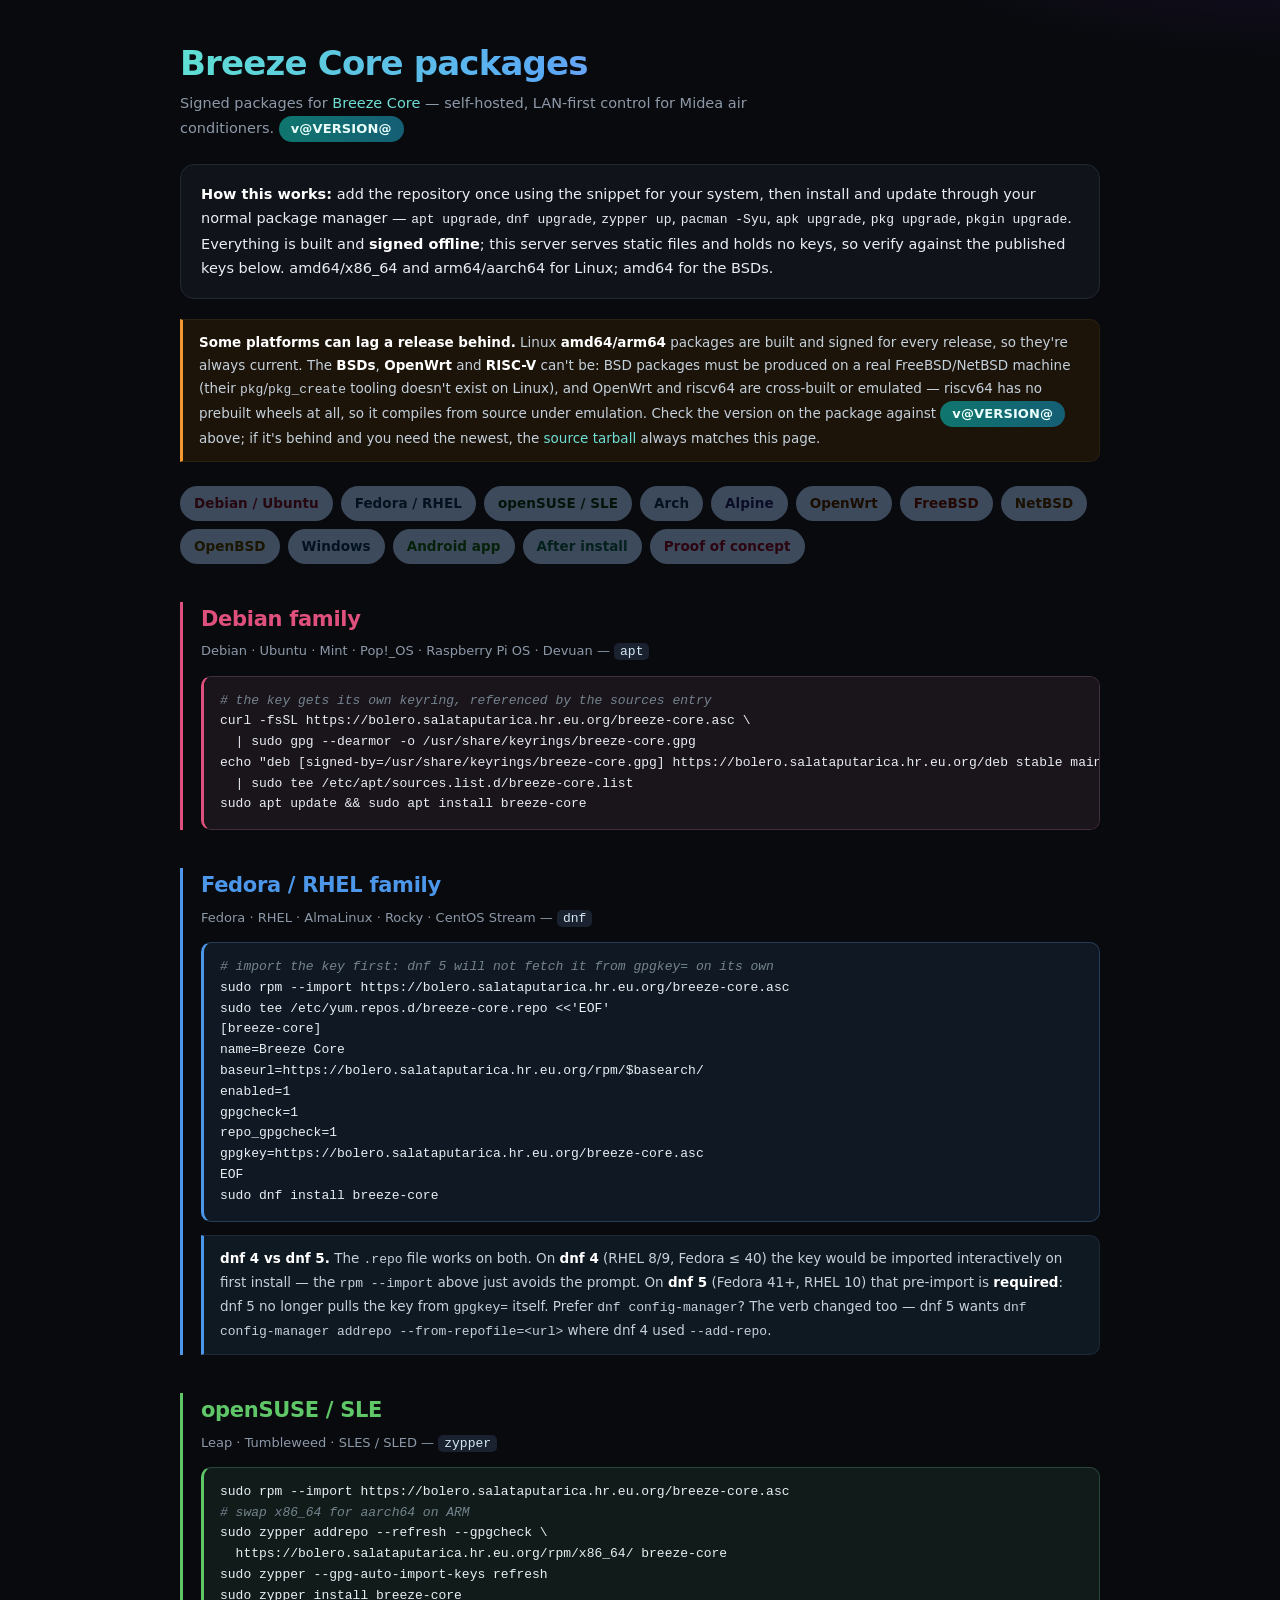
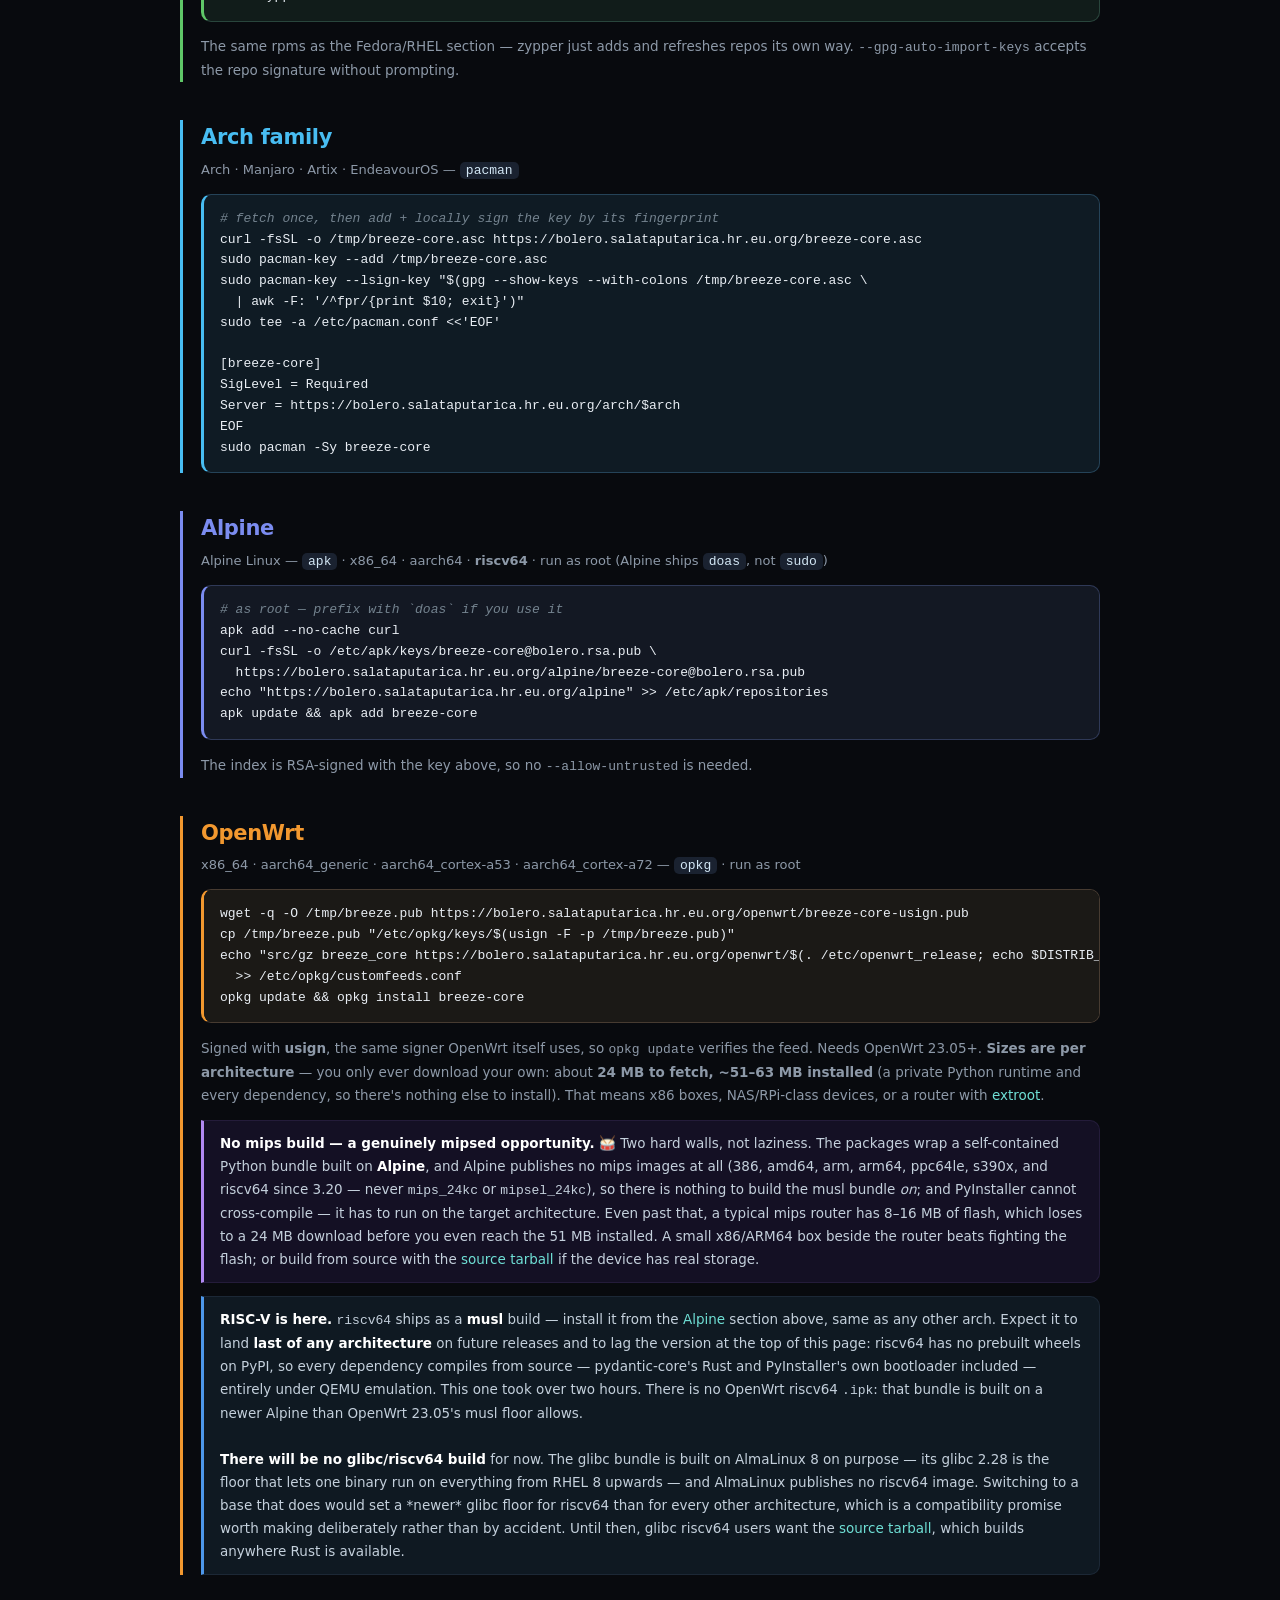
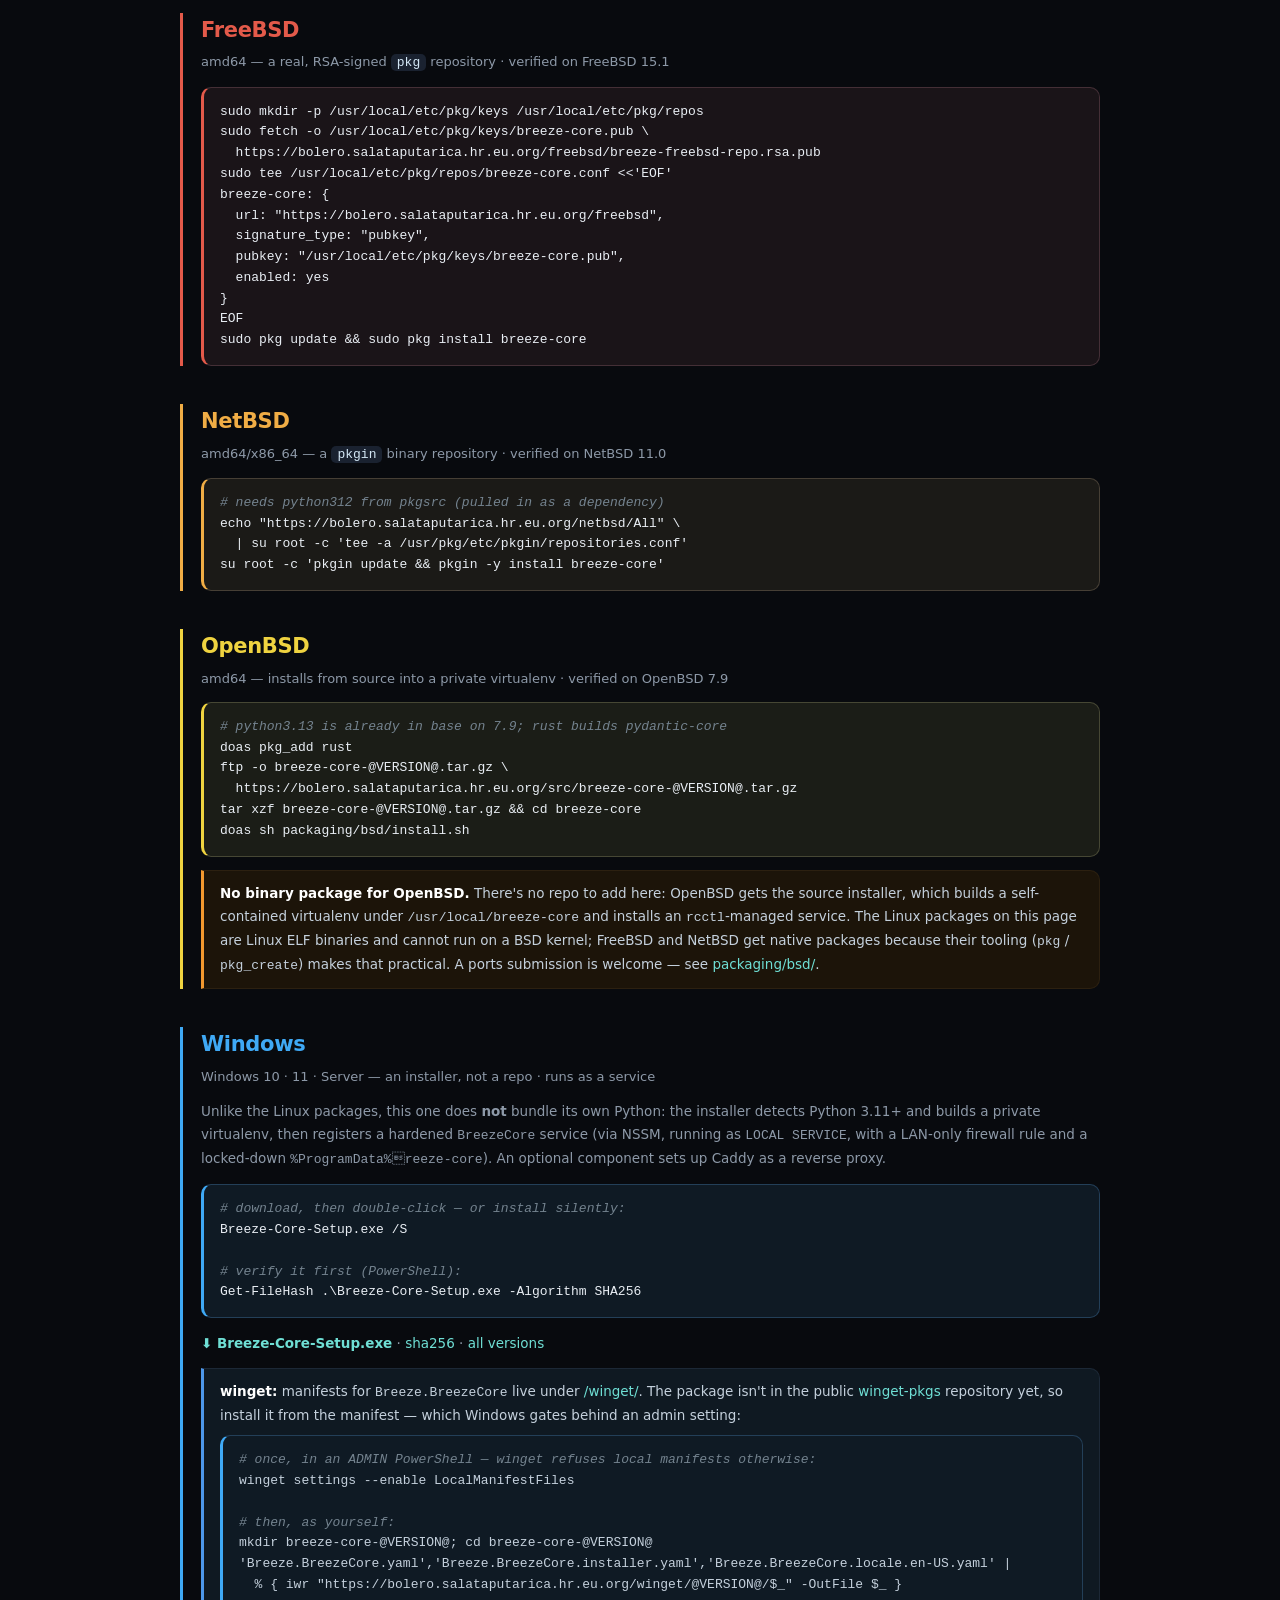
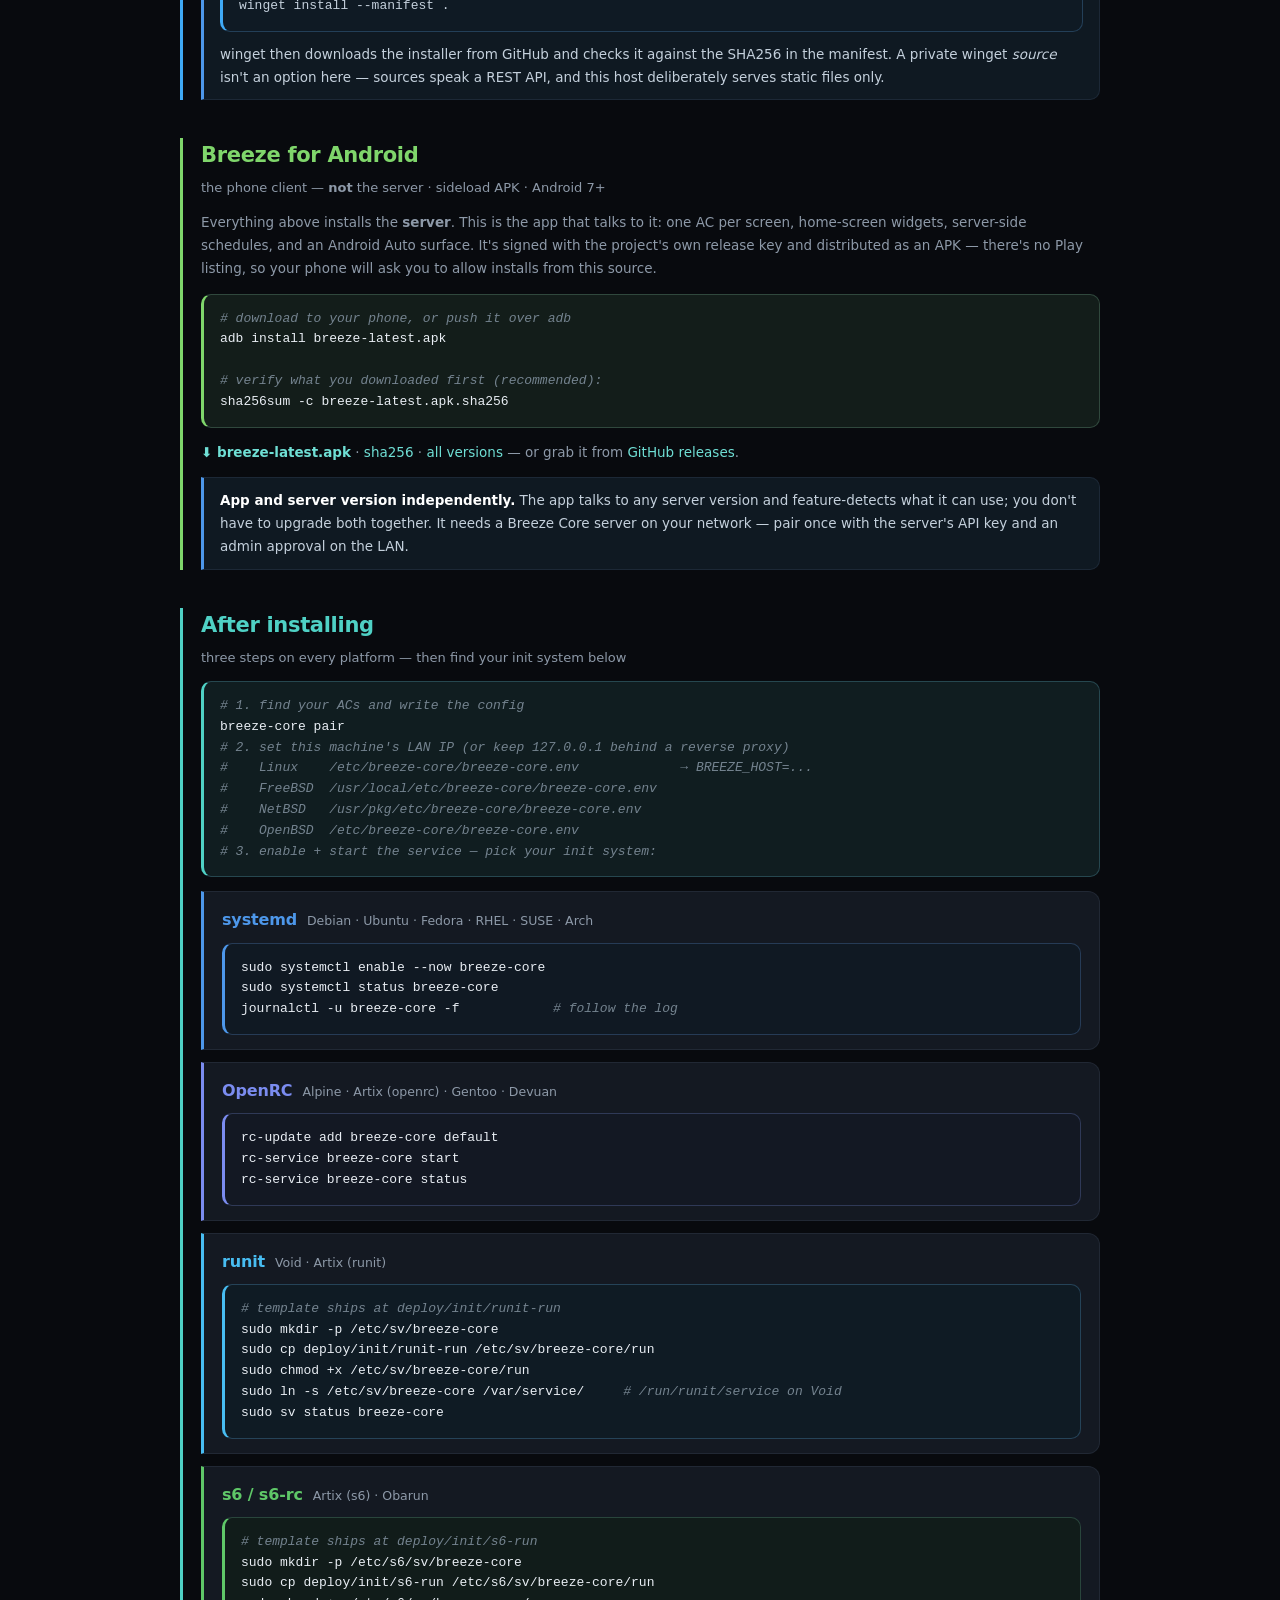
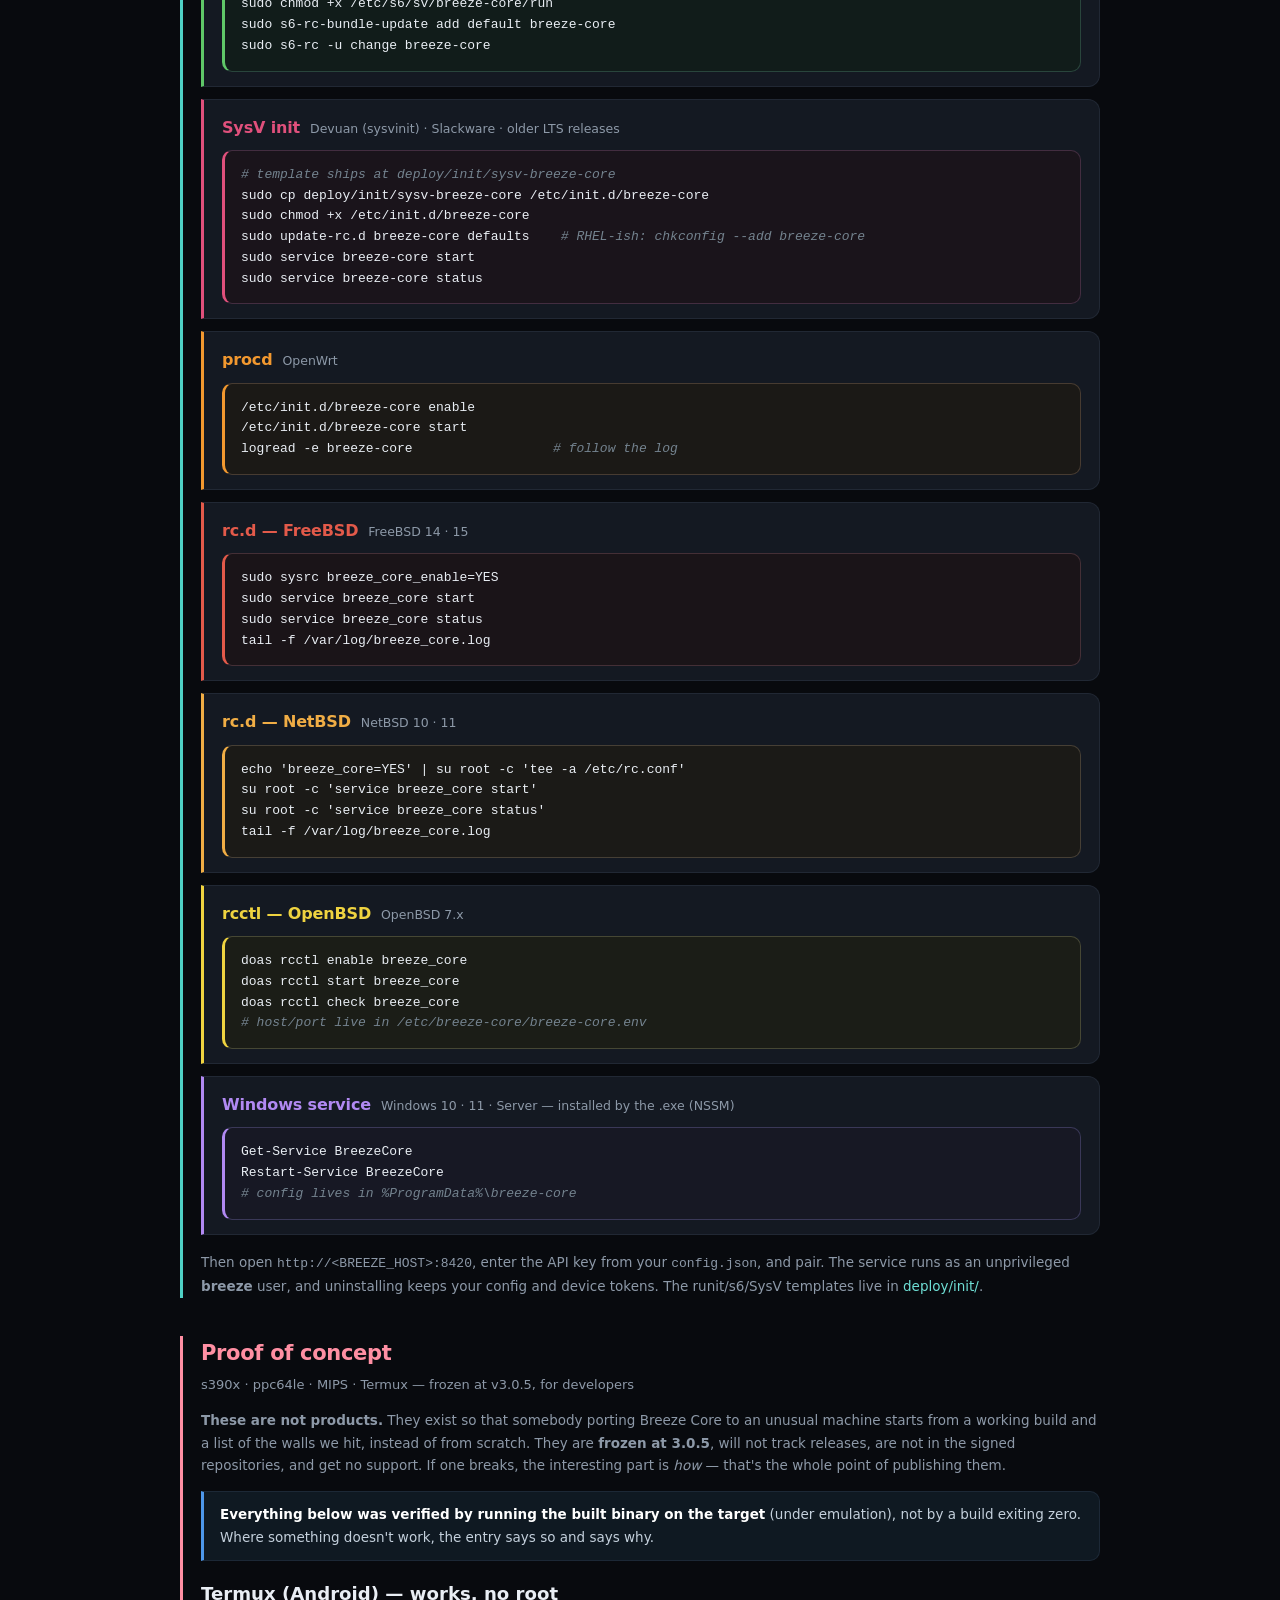
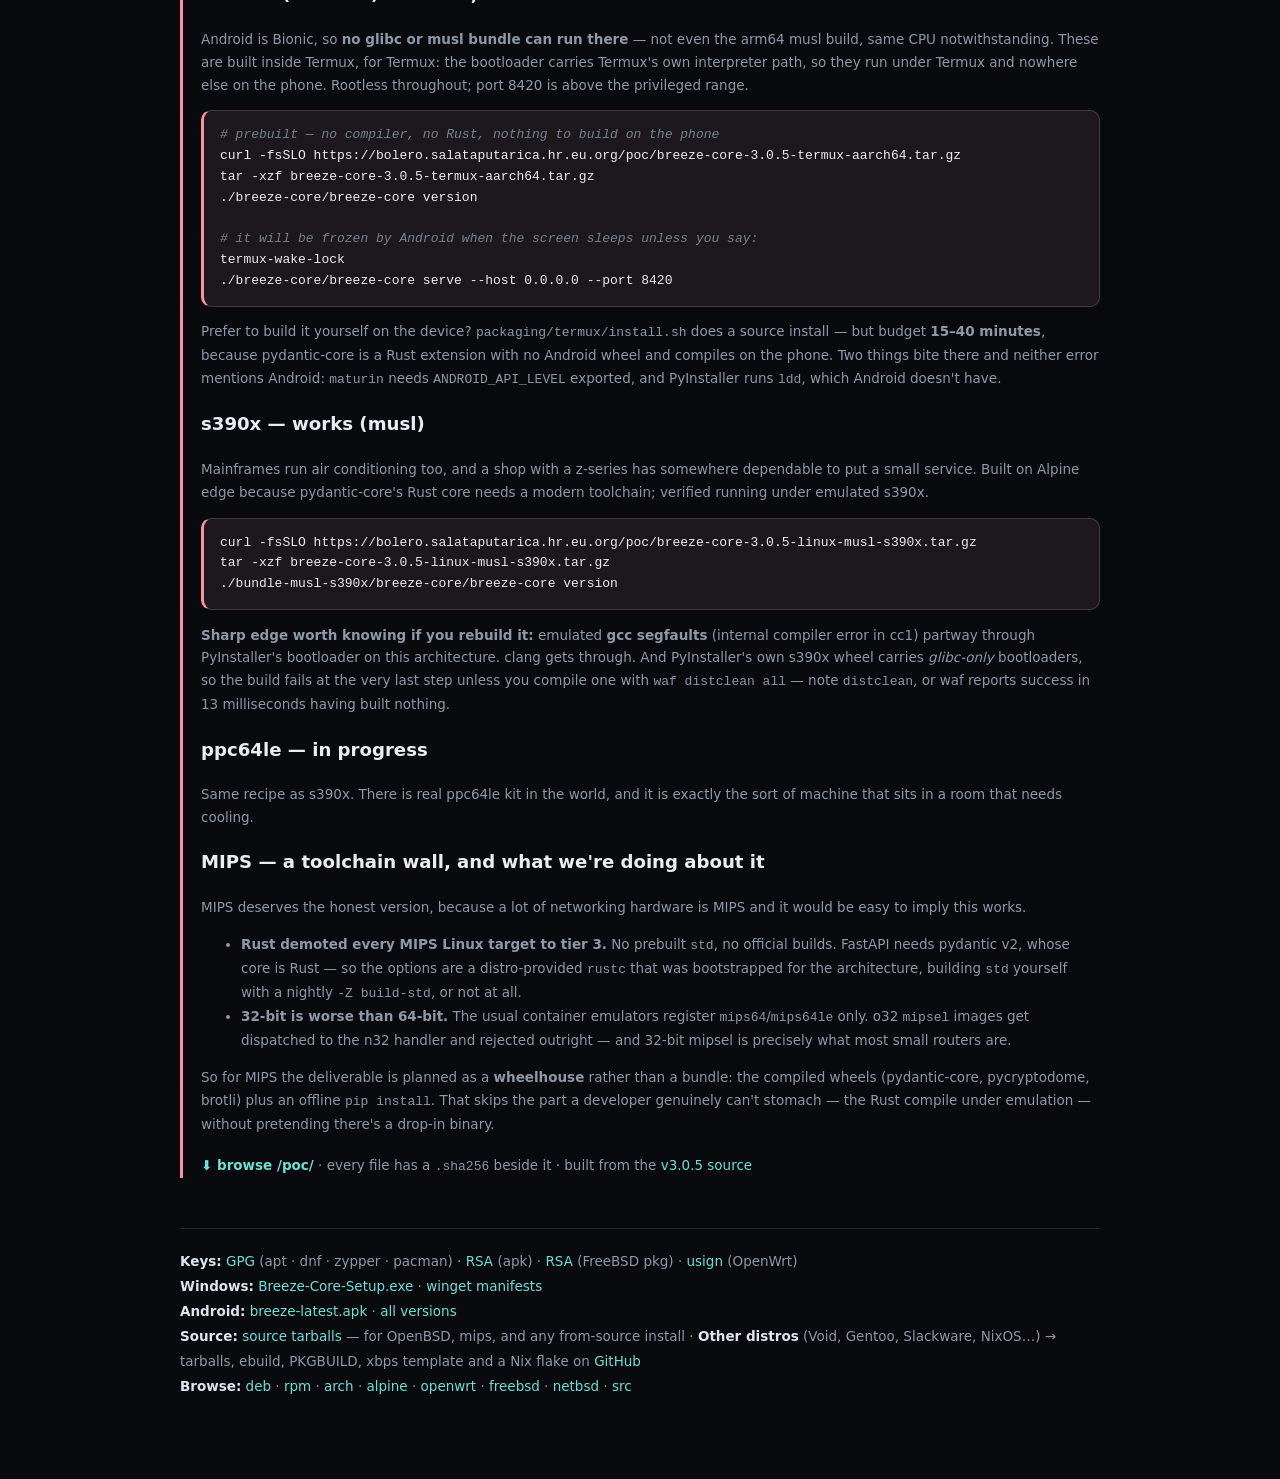
==== packaging/repo/index.html @ 5e2575a8 "bolero: proof of concept goes last, after the install guidance It was sitting between the Android ap" ====
<!doctype html>
<html lang="en">
<head>
<meta charset="utf-8">
<meta name="viewport" content="width=device-width, initial-scale=1">
<title>Breeze Core package repository</title>
<style>
  :root{
    /* Typography: a considered system stack — no webfont, so nothing to fetch
       and nothing to leak, but it lands on Segoe UI Variable / SF / Inter where
       those exist rather than falling back to plain Arial. */
    --sans:ui-sans-serif,system-ui,-apple-system,"Segoe UI Variable Text","Segoe UI",
           Inter,Roboto,"Helvetica Neue",Arial,sans-serif;
    --display:ui-sans-serif,system-ui,-apple-system,"Segoe UI Variable Display","Segoe UI",
              Inter,Roboto,sans-serif;
    --mono:ui-monospace,"Cascadia Mono","JetBrains Mono","SF Mono",SFMono-Regular,
           Menlo,Consolas,"Liberation Mono",monospace;

    --bg:#080a0e; --panel:#10141a; --panel2:#141922; --line:#212834;
    --fg:#e9eef4; --dim:#8d99a8; --codebg:#0b0f14;

    /* one colour per package family — drives its rule, heading, code tint */
    --deb:#e0507c; --rpm:#4d97ea; --suse:#5fc768; --arch:#48bdf2;
    --alpine:#7b8cf0; --owrt:#f2982f; --fbsd:#e35a4a; --nbsd:#f0ad45;
    --obsd:#efd340; --after:#4fd1c5; --src:#b189f2; --droid:#7fd66b; --win:#3fa9f5; --poc:#ff8fa3;
  }
  *{box-sizing:border-box}
  html{-webkit-text-size-adjust:100%}
  body{margin:0;background:
        radial-gradient(1200px 520px at 10% -10%, #14313d 0%, transparent 62%),
        radial-gradient(950px 430px at 102% -2%, #291640 0%, transparent 58%),
        var(--bg);
      color:var(--fg);font-family:var(--sans);font-size:15.5px;line-height:1.7;
      font-feature-settings:"kern" 1,"liga" 1;-webkit-font-smoothing:antialiased;
      padding:44px 20px 80px}
  main{max-width:920px;margin:0 auto}

  h1{font-family:var(--display);font-size:34px;line-height:1.15;font-weight:700;
     letter-spacing:-.024em;margin:0 0 8px;
     background:linear-gradient(94deg,#5fe0d3,#5aa9f5 40%,#c78bf2 74%,#f2ad4a);
     -webkit-background-clip:text;background-clip:text;color:transparent}
  .sub{color:var(--dim);font-size:14.5px;margin:0 0 22px;max-width:64ch}
  .ver{display:inline-block;background:linear-gradient(94deg,#0f766e,#155e75);
       color:#eafffb;border-radius:999px;padding:2px 12px;font-weight:650;
       font-size:13px;letter-spacing:.01em;font-variant-numeric:tabular-nums}

  .intro{background:var(--panel);border:1px solid var(--line);border-radius:14px;
         padding:17px 20px;margin:20px 0;font-size:14.5px;max-width:none}
  .intro b{color:#fff;font-weight:650}

  .toc{display:flex;flex-wrap:wrap;gap:8px;margin:24px 0 4px}
  .toc a{padding:6px 14px;border-radius:999px;font-size:13.5px;font-weight:650;
         letter-spacing:.005em;text-decoration:none;background:#3d4a5c;color:#eaf2fa}
  .toc a:hover{filter:brightness(1.15)}
  .t-deb{background:var(--deb);color:#26060f!important}.t-rpm{background:var(--rpm);color:#04121f!important}
  .t-suse{background:var(--suse);color:#04140a!important}.t-arch{background:var(--arch);color:#04121f!important}
  .t-alpine{background:var(--alpine);color:#0a0c26!important}.t-owrt{background:var(--owrt);color:#1a0d00!important}
  .t-fbsd{background:var(--fbsd);color:#230703!important}.t-nbsd{background:var(--nbsd);color:#1a1000!important}
  .t-obsd{background:var(--obsd);color:#1a1600!important}.t-after{background:var(--after);color:#04201d!important}
  .t-droid{background:var(--droid);color:#06210a!important}
  .t-win{background:var(--win);color:#03121f!important}
  .t-poc{background:var(--poc);color:#2b0410!important}

  section{margin-top:38px;border-left:3px solid var(--c,#3d4a5c);padding-left:18px}
  section>h2{font-family:var(--display);font-size:21px;font-weight:650;
             letter-spacing:-.015em;margin:0 0 2px;color:var(--c,#fff)}
  .who{display:block;font-size:13px;font-weight:400;color:var(--dim);margin:3px 0 12px}
  .who code{color:#d3e7f5;background:#1a2230;padding:1px 6px;border-radius:5px}

  code,pre{font-family:var(--mono);font-size:13px;font-variant-ligatures:none}
  /* Code blocks pick up the section's colour as a faint wash — enough to tie
     them to their platform, light enough to keep contrast high. */
  pre{background:var(--codebg);
      background:color-mix(in srgb, var(--c,#3d4a5c) 7%, var(--codebg));
      border:1px solid #1c2431;
      border-color:color-mix(in srgb, var(--c,#3d4a5c) 20%, #1c2431);
      border-left:3px solid var(--c,#3d4a5c);
      border-radius:10px;padding:14px 16px;overflow-x:auto;margin:11px 0;
      line-height:1.6;tab-size:2}
  pre .c{color:#74838f;font-style:italic}
  a{color:#6fdfd5;text-decoration:none}a:hover{text-decoration:underline}
  .dim{color:var(--dim);font-size:13.5px}

  .note{background:#0f1922;border:1px solid #1c2836;border-left:3px solid var(--rpm);
        border-radius:0 10px 10px 0;padding:11px 16px;margin:13px 0;
        font-size:13.5px;color:#c4d0dc}
  .note b{color:#fff;font-weight:650}
  .warn{background:#1c1409;border-color:#2c2010;border-left-color:var(--owrt)}
  .joke{background:#141024;border-color:#241c3a;border-left-color:var(--src)}

  /* Init systems: one per row, full width — a grid of tiny cells made these
     unreadable. */
  .inits{margin-top:14px}
  .init{background:var(--panel2);border:1px solid var(--line);
        border-left:3px solid var(--c,#3d4a5c);border-radius:0 12px 12px 0;
        padding:14px 18px;margin-bottom:12px}
  .init-h{display:flex;flex-wrap:wrap;align-items:baseline;gap:10px;margin-bottom:9px}
  .init-h h3{font-family:var(--display);margin:0;font-size:16px;font-weight:650;
             letter-spacing:-.01em;color:var(--c,#fff)}
  .init-h .os{font-size:12.5px;color:var(--dim)}
  .init pre{margin:0}

  footer{margin-top:50px;padding-top:20px;border-top:1px solid var(--line);
         color:var(--dim);font-size:13.5px;line-height:1.85}
  footer b{color:#dde5ee;font-weight:650}
</style>
</head>
<body>
<main>
  <h1>Breeze Core packages</h1>
  <p class="sub">Signed packages for <a href="https://github.com/monikapurpl3/breeze-core">Breeze Core</a>
     — self-hosted, LAN-first control for Midea air conditioners. <span class="ver">v@VERSION@</span></p>

  <div class="intro">
    <b>How this works:</b> add the repository once using the snippet for your system, then install
    and update through your normal package manager — <code>apt upgrade</code>, <code>dnf upgrade</code>,
    <code>zypper up</code>, <code>pacman -Syu</code>, <code>apk upgrade</code>, <code>pkg upgrade</code>,
    <code>pkgin upgrade</code>.<br>
    Everything is built and <b>signed offline</b>; this server serves static files and holds no keys, so
    verify against the published keys below. amd64/x86_64 and arm64/aarch64 for Linux; amd64 for the BSDs.
  </div>

  <div class="note warn"><b>Some platforms can lag a release behind.</b> Linux <b>amd64/arm64</b> packages
    are built and signed for every release, so they're always current. The <b>BSDs</b>, <b>OpenWrt</b> and
    <b>RISC-V</b> can't be: BSD packages must be produced on a real FreeBSD/NetBSD machine (their
    <code>pkg</code>/<code>pkg_create</code> tooling doesn't exist on Linux), and OpenWrt and riscv64 are
    cross-built or emulated — riscv64 has no prebuilt wheels at all, so it compiles from source under
    emulation. Check the version on the package against <span class="ver">v@VERSION@</span> above; if it's
    behind and you need the newest, the <a href="/src/">source tarball</a> always matches this page.</div>

  <nav class="toc">
    <a class="t-deb" href="#debian">Debian / Ubuntu</a>
    <a class="t-rpm" href="#rhel">Fedora / RHEL</a>
    <a class="t-suse" href="#suse">openSUSE / SLE</a>
    <a class="t-arch" href="#arch">Arch</a>
    <a class="t-alpine" href="#alpine">Alpine</a>
    <a class="t-owrt" href="#openwrt">OpenWrt</a>
    <a class="t-fbsd" href="#freebsd">FreeBSD</a>
    <a class="t-nbsd" href="#netbsd">NetBSD</a>
    <a class="t-obsd" href="#openbsd">OpenBSD</a>
    <a class="t-win" href="#windows">Windows</a>
    <a class="t-droid" href="#android">Android app</a>
    <a class="t-after" href="#after">After install</a>
    <a class="t-poc" href="#poc">Proof of concept</a>
  </nav>

  <section id="debian" style="--c:var(--deb)">
    <h2>Debian family</h2>
    <span class="who">Debian · Ubuntu · Mint · Pop!_OS · Raspberry Pi OS · Devuan — <code>apt</code></span>
<pre><span class="c"># the key gets its own keyring, referenced by the sources entry</span>
curl -fsSL https://bolero.salataputarica.hr.eu.org/breeze-core.asc \
  | sudo gpg --dearmor -o /usr/share/keyrings/breeze-core.gpg
echo "deb [signed-by=/usr/share/keyrings/breeze-core.gpg] https://bolero.salataputarica.hr.eu.org/deb stable main" \
  | sudo tee /etc/apt/sources.list.d/breeze-core.list
sudo apt update &amp;&amp; sudo apt install breeze-core</pre>
  </section>

  <section id="rhel" style="--c:var(--rpm)">
    <h2>Fedora / RHEL family</h2>
    <span class="who">Fedora · RHEL · AlmaLinux · Rocky · CentOS Stream — <code>dnf</code></span>
<pre><span class="c"># import the key first: dnf 5 will not fetch it from gpgkey= on its own</span>
sudo rpm --import https://bolero.salataputarica.hr.eu.org/breeze-core.asc
sudo tee /etc/yum.repos.d/breeze-core.repo &lt;&lt;'EOF'
[breeze-core]
name=Breeze Core
baseurl=https://bolero.salataputarica.hr.eu.org/rpm/$basearch/
enabled=1
gpgcheck=1
repo_gpgcheck=1
gpgkey=https://bolero.salataputarica.hr.eu.org/breeze-core.asc
EOF
sudo dnf install breeze-core</pre>
    <div class="note"><b>dnf 4 vs dnf 5.</b> The <code>.repo</code> file works on both.
      On <b>dnf 4</b> (RHEL 8/9, Fedora ≤ 40) the key would be imported interactively on first install —
      the <code>rpm --import</code> above just avoids the prompt. On <b>dnf 5</b> (Fedora 41+, RHEL 10) that
      pre-import is <b>required</b>: dnf 5 no longer pulls the key from <code>gpgkey=</code> itself.
      Prefer <code>dnf config-manager</code>? The verb changed too — dnf 5 wants
      <code>dnf config-manager addrepo --from-repofile=&lt;url&gt;</code> where dnf 4 used <code>--add-repo</code>.</div>
  </section>

  <section id="suse" style="--c:var(--suse)">
    <h2>openSUSE / SLE</h2>
    <span class="who">Leap · Tumbleweed · SLES / SLED — <code>zypper</code></span>
<pre>sudo rpm --import https://bolero.salataputarica.hr.eu.org/breeze-core.asc
<span class="c"># swap x86_64 for aarch64 on ARM</span>
sudo zypper addrepo --refresh --gpgcheck \
  https://bolero.salataputarica.hr.eu.org/rpm/x86_64/ breeze-core
sudo zypper --gpg-auto-import-keys refresh
sudo zypper install breeze-core</pre>
    <p class="dim">The same rpms as the Fedora/RHEL section — zypper just adds and refreshes repos its own way.
       <code>--gpg-auto-import-keys</code> accepts the repo signature without prompting.</p>
  </section>

  <section id="arch" style="--c:var(--arch)">
    <h2>Arch family</h2>
    <span class="who">Arch · Manjaro · Artix · EndeavourOS — <code>pacman</code></span>
<pre><span class="c"># fetch once, then add + locally sign the key by its fingerprint</span>
curl -fsSL -o /tmp/breeze-core.asc https://bolero.salataputarica.hr.eu.org/breeze-core.asc
sudo pacman-key --add /tmp/breeze-core.asc
sudo pacman-key --lsign-key "$(gpg --show-keys --with-colons /tmp/breeze-core.asc \
  | awk -F: '/^fpr/{print $10; exit}')"
sudo tee -a /etc/pacman.conf &lt;&lt;'EOF'

[breeze-core]
SigLevel = Required
Server = https://bolero.salataputarica.hr.eu.org/arch/$arch
EOF
sudo pacman -Sy breeze-core</pre>
  </section>

  <section id="alpine" style="--c:var(--alpine)">
    <h2>Alpine</h2>
    <span class="who">Alpine Linux — <code>apk</code> · x86_64 · aarch64 · <b>riscv64</b> · run as root (Alpine ships <code>doas</code>, not <code>sudo</code>)</span>
<pre><span class="c"># as root — prefix with `doas` if you use it</span>
apk add --no-cache curl
curl -fsSL -o /etc/apk/keys/breeze-core@bolero.rsa.pub \
  https://bolero.salataputarica.hr.eu.org/alpine/breeze-core@bolero.rsa.pub
echo "https://bolero.salataputarica.hr.eu.org/alpine" &gt;&gt; /etc/apk/repositories
apk update &amp;&amp; apk add breeze-core</pre>
    <p class="dim">The index is RSA-signed with the key above, so no <code>--allow-untrusted</code> is needed.</p>
  </section>

  <section id="openwrt" style="--c:var(--owrt)">
    <h2>OpenWrt</h2>
    <span class="who">x86_64 · aarch64_generic · aarch64_cortex-a53 · aarch64_cortex-a72 — <code>opkg</code> · run as root</span>
<pre>wget -q -O /tmp/breeze.pub https://bolero.salataputarica.hr.eu.org/openwrt/breeze-core-usign.pub
cp /tmp/breeze.pub "/etc/opkg/keys/$(usign -F -p /tmp/breeze.pub)"
echo "src/gz breeze_core https://bolero.salataputarica.hr.eu.org/openwrt/$(. /etc/openwrt_release; echo $DISTRIB_ARCH)" \
  &gt;&gt; /etc/opkg/customfeeds.conf
opkg update &amp;&amp; opkg install breeze-core</pre>
    <p class="dim">Signed with <b>usign</b>, the same signer OpenWrt itself uses, so <code>opkg update</code>
       verifies the feed. Needs OpenWrt 23.05+. <b>Sizes are per architecture</b> — you only ever download
       your own: about <b>24 MB to fetch, ~51–63 MB installed</b> (a private Python runtime and every
       dependency, so there's nothing else to install). That means x86 boxes, NAS/RPi-class devices, or a
       router with <a href="https://openwrt.org/docs/guide-user/additional-software/extroot_configuration">extroot</a>.</p>
    <div class="note joke"><b>No mips build — a genuinely mipsed opportunity.</b> 🥁 Two hard walls, not
      laziness. The packages wrap a self-contained Python bundle built on <b>Alpine</b>, and Alpine
      publishes no mips images at all (386, amd64, arm, arm64, ppc64le, s390x, and riscv64 since 3.20 —
      never <code>mips_24kc</code> or <code>mipsel_24kc</code>), so there is nothing to build the musl
      bundle <i>on</i>; and PyInstaller cannot cross-compile — it has to run on the target architecture.
      Even past that, a typical mips router has 8–16 MB of flash, which loses to a 24 MB download before
      you even reach the 51 MB installed. A small x86/ARM64 box beside the router beats fighting the flash;
      or build from source with the <a href="/src/">source tarball</a> if the device has real storage.</div>
    <div class="note"><b>RISC-V is here.</b> <code>riscv64</code> ships as a <b>musl</b> build — install it
      from the <a href="#alpine">Alpine</a> section above, same as any other arch. Expect it to land
      <b>last of any architecture</b> on future releases and to lag the version at the top of this page:
      riscv64 has no prebuilt wheels on PyPI, so every dependency compiles from source — pydantic-core's
      Rust and PyInstaller's own bootloader included — entirely under QEMU emulation. This one took over
      two hours. There is no OpenWrt riscv64 <code>.ipk</code>: that bundle is built on a newer Alpine than
      OpenWrt 23.05's musl floor allows.<br><br>
      <b>There will be no glibc/riscv64 build</b> for now. The glibc bundle is built on AlmaLinux 8 on
      purpose — its glibc 2.28 is the floor that lets one binary run on everything from RHEL 8 upwards —
      and AlmaLinux publishes no riscv64 image. Switching to a base that does would set a *newer* glibc
      floor for riscv64 than for every other architecture, which is a compatibility promise worth making
      deliberately rather than by accident. Until then, glibc riscv64 users want the
      <a href="/src/">source tarball</a>, which builds anywhere Rust is available.</div>
  </section>

  <section id="freebsd" style="--c:var(--fbsd)">
    <h2>FreeBSD</h2>
    <span class="who">amd64 — a real, RSA-signed <code>pkg</code> repository · verified on FreeBSD&nbsp;15.1</span>
<pre>sudo mkdir -p /usr/local/etc/pkg/keys /usr/local/etc/pkg/repos
sudo fetch -o /usr/local/etc/pkg/keys/breeze-core.pub \
  https://bolero.salataputarica.hr.eu.org/freebsd/breeze-freebsd-repo.rsa.pub
sudo tee /usr/local/etc/pkg/repos/breeze-core.conf &lt;&lt;'EOF'
breeze-core: {
  url: "https://bolero.salataputarica.hr.eu.org/freebsd",
  signature_type: "pubkey",
  pubkey: "/usr/local/etc/pkg/keys/breeze-core.pub",
  enabled: yes
}
EOF
sudo pkg update &amp;&amp; sudo pkg install breeze-core</pre>
  </section>

  <section id="netbsd" style="--c:var(--nbsd)">
    <h2>NetBSD</h2>
    <span class="who">amd64/x86_64 — a <code>pkgin</code> binary repository · verified on NetBSD&nbsp;11.0</span>
<pre><span class="c"># needs python312 from pkgsrc (pulled in as a dependency)</span>
echo "https://bolero.salataputarica.hr.eu.org/netbsd/All" \
  | su root -c 'tee -a /usr/pkg/etc/pkgin/repositories.conf'
su root -c 'pkgin update &amp;&amp; pkgin -y install breeze-core'</pre>
  </section>

  <section id="openbsd" style="--c:var(--obsd)">
    <h2>OpenBSD</h2>
    <span class="who">amd64 — installs from source into a private virtualenv · verified on OpenBSD&nbsp;7.9</span>
<pre><span class="c"># python3.13 is already in base on 7.9; rust builds pydantic-core</span>
doas pkg_add rust
ftp -o breeze-core-@VERSION@.tar.gz \
  https://bolero.salataputarica.hr.eu.org/src/breeze-core-@VERSION@.tar.gz
tar xzf breeze-core-@VERSION@.tar.gz &amp;&amp; cd breeze-core
doas sh packaging/bsd/install.sh</pre>
    <div class="note warn"><b>No binary package for OpenBSD.</b> There's no repo to add here: OpenBSD gets
      the source installer, which builds a self-contained virtualenv under
      <code>/usr/local/breeze-core</code> and installs an <code>rcctl</code>-managed service. The Linux
      packages on this page are Linux ELF binaries and cannot run on a BSD kernel; FreeBSD and NetBSD get
      native packages because their tooling (<code>pkg</code> / <code>pkg_create</code>) makes that
      practical. A ports submission is welcome — see
      <a href="https://github.com/monikapurpl3/breeze-core/tree/main/packaging/bsd">packaging/bsd/</a>.</div>
  </section>

  <section id="windows" style="--c:var(--win)">
    <h2>Windows</h2>
    <span class="who">Windows 10 · 11 · Server — an installer, not a repo · runs as a service</span>
    <p class="dim" style="margin-top:0">Unlike the Linux packages, this one does <b>not</b> bundle its own
      Python: the installer detects Python 3.11+ and builds a private virtualenv, then registers a hardened
      <code>BreezeCore</code> service (via NSSM, running as <code>LOCAL SERVICE</code>, with a LAN-only
      firewall rule and a locked-down <code>%ProgramData%reeze-core</code>). An optional component sets up
      Caddy as a reverse proxy.</p>
<pre><span class="c"># download, then double-click — or install silently:</span>
Breeze-Core-Setup.exe /S

<span class="c"># verify it first (PowerShell):</span>
Get-FileHash .\Breeze-Core-Setup.exe -Algorithm SHA256</pre>
    <p class="dim"><a href="/windows/Breeze-Core-Setup.exe"><b>⬇ Breeze-Core-Setup.exe</b></a> ·
      <a href="/windows/Breeze-Core-Setup.exe.sha256">sha256</a> ·
      <a href="/windows/">all versions</a></p>
    <div class="note"><b>winget:</b> manifests for <code>Breeze.BreezeCore</code> live under
      <a href="/winget/">/winget/</a>. The package isn't in the public
      <a href="https://github.com/microsoft/winget-pkgs">winget-pkgs</a> repository yet, so install it from
      the manifest — which Windows gates behind an admin setting:
<pre style="margin-top:8px"><span class="c"># once, in an ADMIN PowerShell — winget refuses local manifests otherwise:</span>
winget settings --enable LocalManifestFiles

<span class="c"># then, as yourself:</span>
mkdir breeze-core-@VERSION@; cd breeze-core-@VERSION@
'Breeze.BreezeCore.yaml','Breeze.BreezeCore.installer.yaml','Breeze.BreezeCore.locale.en-US.yaml' |
  % { iwr "https://bolero.salataputarica.hr.eu.org/winget/@VERSION@/$_" -OutFile $_ }
winget install --manifest .</pre>
      winget then downloads the installer from GitHub and checks it against the SHA256 in the manifest.
      A private winget <i>source</i> isn't an option here — sources speak a REST API, and this host
      deliberately serves static files only.
    </div>
  </section>

  <section id="android" style="--c:var(--droid)">
    <h2>Breeze for Android</h2>
    <span class="who">the phone client — <b>not</b> the server · sideload APK · Android 7+</span>
    <p class="dim" style="margin-top:0">Everything above installs the <b>server</b>. This is the app that
      talks to it: one AC per screen, home-screen widgets, server-side schedules, and an Android Auto
      surface. It's signed with the project's own release key and distributed as an APK — there's no Play
      listing, so your phone will ask you to allow installs from this source.</p>
<pre><span class="c"># download to your phone, or push it over adb</span>
adb install breeze-latest.apk

<span class="c"># verify what you downloaded first (recommended):</span>
sha256sum -c breeze-latest.apk.sha256</pre>
    <p class="dim"><a href="/android/breeze-latest.apk"><b>⬇ breeze-latest.apk</b></a> ·
      <a href="/android/breeze-latest.apk.sha256">sha256</a> ·
      <a href="/android/">all versions</a> — or grab it from
      <a href="https://github.com/monikapurpl3/breeze/releases">GitHub releases</a>.</p>
    <div class="note"><b>App and server version independently.</b> The app talks to any server version and
      feature-detects what it can use; you don't have to upgrade both together. It needs a Breeze Core
      server on your network — pair once with the server's API key and an admin approval on the LAN.</div>
  </section>

  <section id="after" style="--c:var(--after)">
    <h2>After installing</h2>
    <span class="who">three steps on every platform — then find your init system below</span>
<pre><span class="c"># 1. find your ACs and write the config</span>
breeze-core pair
<span class="c"># 2. set this machine's LAN IP (or keep 127.0.0.1 behind a reverse proxy)</span>
<span class="c">#    Linux    /etc/breeze-core/breeze-core.env             → BREEZE_HOST=...</span>
<span class="c">#    FreeBSD  /usr/local/etc/breeze-core/breeze-core.env</span>
<span class="c">#    NetBSD   /usr/pkg/etc/breeze-core/breeze-core.env</span>
<span class="c">#    OpenBSD  /etc/breeze-core/breeze-core.env</span>
<span class="c"># 3. enable + start the service — pick your init system:</span></pre>

    <div class="inits">
      <div class="init" style="--c:var(--rpm)">
        <div class="init-h"><h3>systemd</h3><span class="os">Debian · Ubuntu · Fedora · RHEL · SUSE · Arch</span></div>
<pre>sudo systemctl enable --now breeze-core
sudo systemctl status breeze-core
journalctl -u breeze-core -f            <span class="c"># follow the log</span></pre>
      </div>

      <div class="init" style="--c:var(--alpine)">
        <div class="init-h"><h3>OpenRC</h3><span class="os">Alpine · Artix (openrc) · Gentoo · Devuan</span></div>
<pre>rc-update add breeze-core default
rc-service breeze-core start
rc-service breeze-core status</pre>
      </div>

      <div class="init" style="--c:var(--arch)">
        <div class="init-h"><h3>runit</h3><span class="os">Void · Artix (runit)</span></div>
<pre><span class="c"># template ships at deploy/init/runit-run</span>
sudo mkdir -p /etc/sv/breeze-core
sudo cp deploy/init/runit-run /etc/sv/breeze-core/run
sudo chmod +x /etc/sv/breeze-core/run
sudo ln -s /etc/sv/breeze-core /var/service/     <span class="c"># /run/runit/service on Void</span>
sudo sv status breeze-core</pre>
      </div>

      <div class="init" style="--c:var(--suse)">
        <div class="init-h"><h3>s6 / s6-rc</h3><span class="os">Artix (s6) · Obarun</span></div>
<pre><span class="c"># template ships at deploy/init/s6-run</span>
sudo mkdir -p /etc/s6/sv/breeze-core
sudo cp deploy/init/s6-run /etc/s6/sv/breeze-core/run
sudo chmod +x /etc/s6/sv/breeze-core/run
sudo s6-rc-bundle-update add default breeze-core
sudo s6-rc -u change breeze-core</pre>
      </div>

      <div class="init" style="--c:var(--deb)">
        <div class="init-h"><h3>SysV init</h3><span class="os">Devuan (sysvinit) · Slackware · older LTS releases</span></div>
<pre><span class="c"># template ships at deploy/init/sysv-breeze-core</span>
sudo cp deploy/init/sysv-breeze-core /etc/init.d/breeze-core
sudo chmod +x /etc/init.d/breeze-core
sudo update-rc.d breeze-core defaults    <span class="c"># RHEL-ish: chkconfig --add breeze-core</span>
sudo service breeze-core start
sudo service breeze-core status</pre>
      </div>

      <div class="init" style="--c:var(--owrt)">
        <div class="init-h"><h3>procd</h3><span class="os">OpenWrt</span></div>
<pre>/etc/init.d/breeze-core enable
/etc/init.d/breeze-core start
logread -e breeze-core                  <span class="c"># follow the log</span></pre>
      </div>

      <div class="init" style="--c:var(--fbsd)">
        <div class="init-h"><h3>rc.d — FreeBSD</h3><span class="os">FreeBSD 14 · 15</span></div>
<pre>sudo sysrc breeze_core_enable=YES
sudo service breeze_core start
sudo service breeze_core status
tail -f /var/log/breeze_core.log</pre>
      </div>

      <div class="init" style="--c:var(--nbsd)">
        <div class="init-h"><h3>rc.d — NetBSD</h3><span class="os">NetBSD 10 · 11</span></div>
<pre>echo 'breeze_core=YES' | su root -c 'tee -a /etc/rc.conf'
su root -c 'service breeze_core start'
su root -c 'service breeze_core status'
tail -f /var/log/breeze_core.log</pre>
      </div>

      <div class="init" style="--c:var(--obsd)">
        <div class="init-h"><h3>rcctl — OpenBSD</h3><span class="os">OpenBSD 7.x</span></div>
<pre>doas rcctl enable breeze_core
doas rcctl start breeze_core
doas rcctl check breeze_core
<span class="c"># host/port live in /etc/breeze-core/breeze-core.env</span></pre>
      </div>

      <div class="init" style="--c:var(--src)">
        <div class="init-h"><h3>Windows service</h3><span class="os">Windows 10 · 11 · Server — installed by the .exe (NSSM)</span></div>
<pre>Get-Service BreezeCore
Restart-Service BreezeCore
<span class="c"># config lives in %ProgramData%\breeze-core</span></pre>
      </div>
    </div>

    <p class="dim" style="margin-top:16px">Then open <code>http://&lt;BREEZE_HOST&gt;:8420</code>, enter the API key
      from your <code>config.json</code>, and pair. The service runs as an unprivileged <b>breeze</b> user, and
      uninstalling keeps your config and device tokens. The runit/s6/SysV templates live in
      <a href="https://github.com/monikapurpl3/breeze-core/tree/main/deploy/init">deploy/init/</a>.</p>
  </section>

  <section id="poc" style="--c:var(--poc)">
    <h2>Proof of concept</h2>
    <span class="who">s390x · ppc64le · MIPS · Termux — frozen at v3.0.5, for developers</span>
    <p class="dim" style="margin-top:0"><b>These are not products.</b> They exist so that
      somebody porting Breeze Core to an unusual machine starts from a working build and a
      list of the walls we hit, instead of from scratch. They are <b>frozen at 3.0.5</b>, will
      not track releases, are not in the signed repositories, and get no support. If one
      breaks, the interesting part is <i>how</i> — that's the whole point of publishing them.</p>

    <div class="note">
      <b>Everything below was verified by running the built binary on the target</b> (under
      emulation), not by a build exiting zero. Where something doesn't work, the entry says so
      and says why.
    </div>

    <h3>Termux (Android) — works, no root</h3>
    <p class="dim">Android is Bionic, so <b>no glibc or musl bundle can run there</b> — not even
      the arm64 musl build, same CPU notwithstanding. These are built inside Termux, for Termux:
      the bootloader carries Termux's own interpreter path, so they run under Termux and nowhere
      else on the phone. Rootless throughout; port 8420 is above the privileged range.</p>
<pre><span class="c"># prebuilt — no compiler, no Rust, nothing to build on the phone</span>
curl -fsSLO https://bolero.salataputarica.hr.eu.org/poc/breeze-core-3.0.5-termux-aarch64.tar.gz
tar -xzf breeze-core-3.0.5-termux-aarch64.tar.gz
./breeze-core/breeze-core version

<span class="c"># it will be frozen by Android when the screen sleeps unless you say:</span>
termux-wake-lock
./breeze-core/breeze-core serve --host 0.0.0.0 --port 8420</pre>
    <p class="dim">Prefer to build it yourself on the device? <code>packaging/termux/install.sh</code>
      does a source install — but budget <b>15–40 minutes</b>, because pydantic-core is a Rust
      extension with no Android wheel and compiles on the phone. Two things bite there and neither
      error mentions Android: <code>maturin</code> needs <code>ANDROID_API_LEVEL</code> exported,
      and PyInstaller runs <code>ldd</code>, which Android doesn't have.</p>

    <h3>s390x — works (musl)</h3>
    <p class="dim">Mainframes run air conditioning too, and a shop with a z-series has somewhere
      dependable to put a small service. Built on Alpine edge because pydantic-core's Rust core
      needs a modern toolchain; verified running under emulated s390x.</p>
<pre>curl -fsSLO https://bolero.salataputarica.hr.eu.org/poc/breeze-core-3.0.5-linux-musl-s390x.tar.gz
tar -xzf breeze-core-3.0.5-linux-musl-s390x.tar.gz
./bundle-musl-s390x/breeze-core/breeze-core version</pre>
    <p class="dim"><b>Sharp edge worth knowing if you rebuild it:</b> emulated <b>gcc segfaults</b>
      (internal compiler error in cc1) partway through PyInstaller's bootloader on this
      architecture. clang gets through. And PyInstaller's own s390x wheel carries
      <i>glibc-only</i> bootloaders, so the build fails at the very last step unless you compile
      one with <code>waf distclean all</code> — note <code>distclean</code>, or waf reports
      success in 13 milliseconds having built nothing.</p>

    <h3>ppc64le — in progress</h3>
    <p class="dim">Same recipe as s390x. There is real ppc64le kit in the world, and it is
      exactly the sort of machine that sits in a room that needs cooling.</p>

    <h3>MIPS — a toolchain wall, and what we're doing about it</h3>
    <p class="dim">MIPS deserves the honest version, because a lot of networking hardware is
      MIPS and it would be easy to imply this works.</p>
    <ul class="dim">
      <li><b>Rust demoted every MIPS Linux target to tier 3.</b> No prebuilt <code>std</code>,
        no official builds. FastAPI needs pydantic v2, whose core is Rust — so the options are a
        distro-provided <code>rustc</code> that was bootstrapped for the architecture, building
        <code>std</code> yourself with a nightly <code>-Z build-std</code>, or not at all.</li>
      <li><b>32-bit is worse than 64-bit.</b> The usual container emulators register
        <code>mips64</code>/<code>mips64le</code> only. o32 <code>mipsel</code> images get
        dispatched to the n32 handler and rejected outright — and 32-bit mipsel is precisely
        what most small routers are.</li>
    </ul>
    <p class="dim">So for MIPS the deliverable is planned as a <b>wheelhouse</b> rather than a
      bundle: the compiled wheels (pydantic-core, pycryptodome, brotli) plus an offline
      <code>pip install</code>. That skips the part a developer genuinely can't stomach — the
      Rust compile under emulation — without pretending there's a drop-in binary.</p>

    <p class="dim" style="margin-top:18px"><a href="/poc/"><b>⬇ browse /poc/</b></a> ·
      every file has a <code>.sha256</code> beside it ·
      built from the <a href="/src/">v3.0.5 source</a></p>
  </section>

  <footer>
    <b>Keys:</b>
    <a href="/breeze-core.asc">GPG</a> (apt · dnf · zypper · pacman) ·
    <a href="/alpine/breeze-core@bolero.rsa.pub">RSA</a> (apk) ·
    <a href="/freebsd/breeze-freebsd-repo.rsa.pub">RSA</a> (FreeBSD pkg) ·
    <a href="/openwrt/breeze-core-usign.pub">usign</a> (OpenWrt)<br>
    <b>Windows:</b> <a href="/windows/Breeze-Core-Setup.exe">Breeze-Core-Setup.exe</a> ·
    <a href="/winget/">winget manifests</a><br>
    <b>Android:</b> <a href="/android/breeze-latest.apk">breeze-latest.apk</a> ·
    <a href="/android/">all versions</a><br>
    <b>Source:</b> <a href="/src/">source tarballs</a> — for OpenBSD, mips, and any from-source install ·
    <b>Other distros</b> (Void, Gentoo, Slackware, NixOS…) → tarballs, ebuild, PKGBUILD, xbps template and a
    Nix flake on <a href="https://github.com/monikapurpl3/breeze-core/blob/main/docs/PACKAGES.md">GitHub</a><br>
    <b>Browse:</b> <a href="/deb/">deb</a> · <a href="/rpm/">rpm</a> · <a href="/arch/">arch</a> ·
    <a href="/alpine/">alpine</a> · <a href="/openwrt/">openwrt</a> · <a href="/freebsd/">freebsd</a> ·
    <a href="/netbsd/">netbsd</a> · <a href="/src/">src</a>
  </footer>
</main>
</body>
</html>
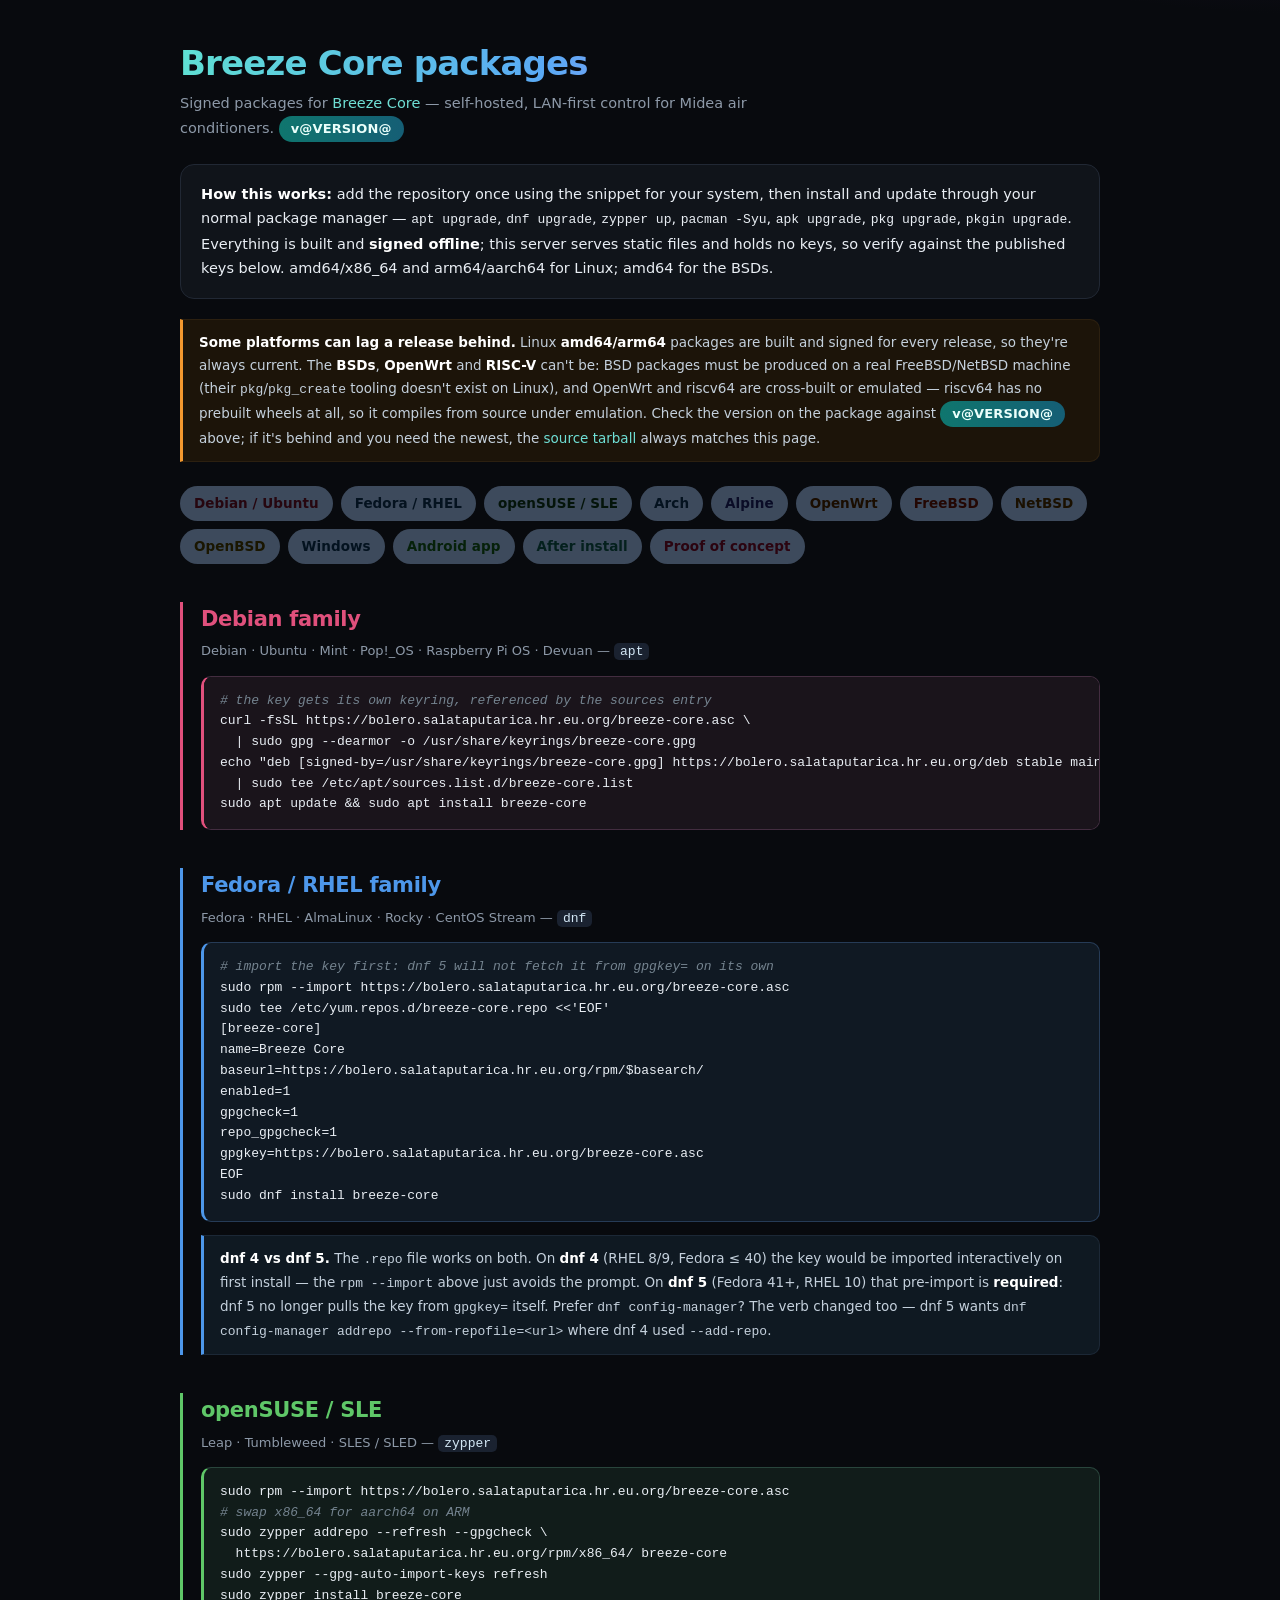
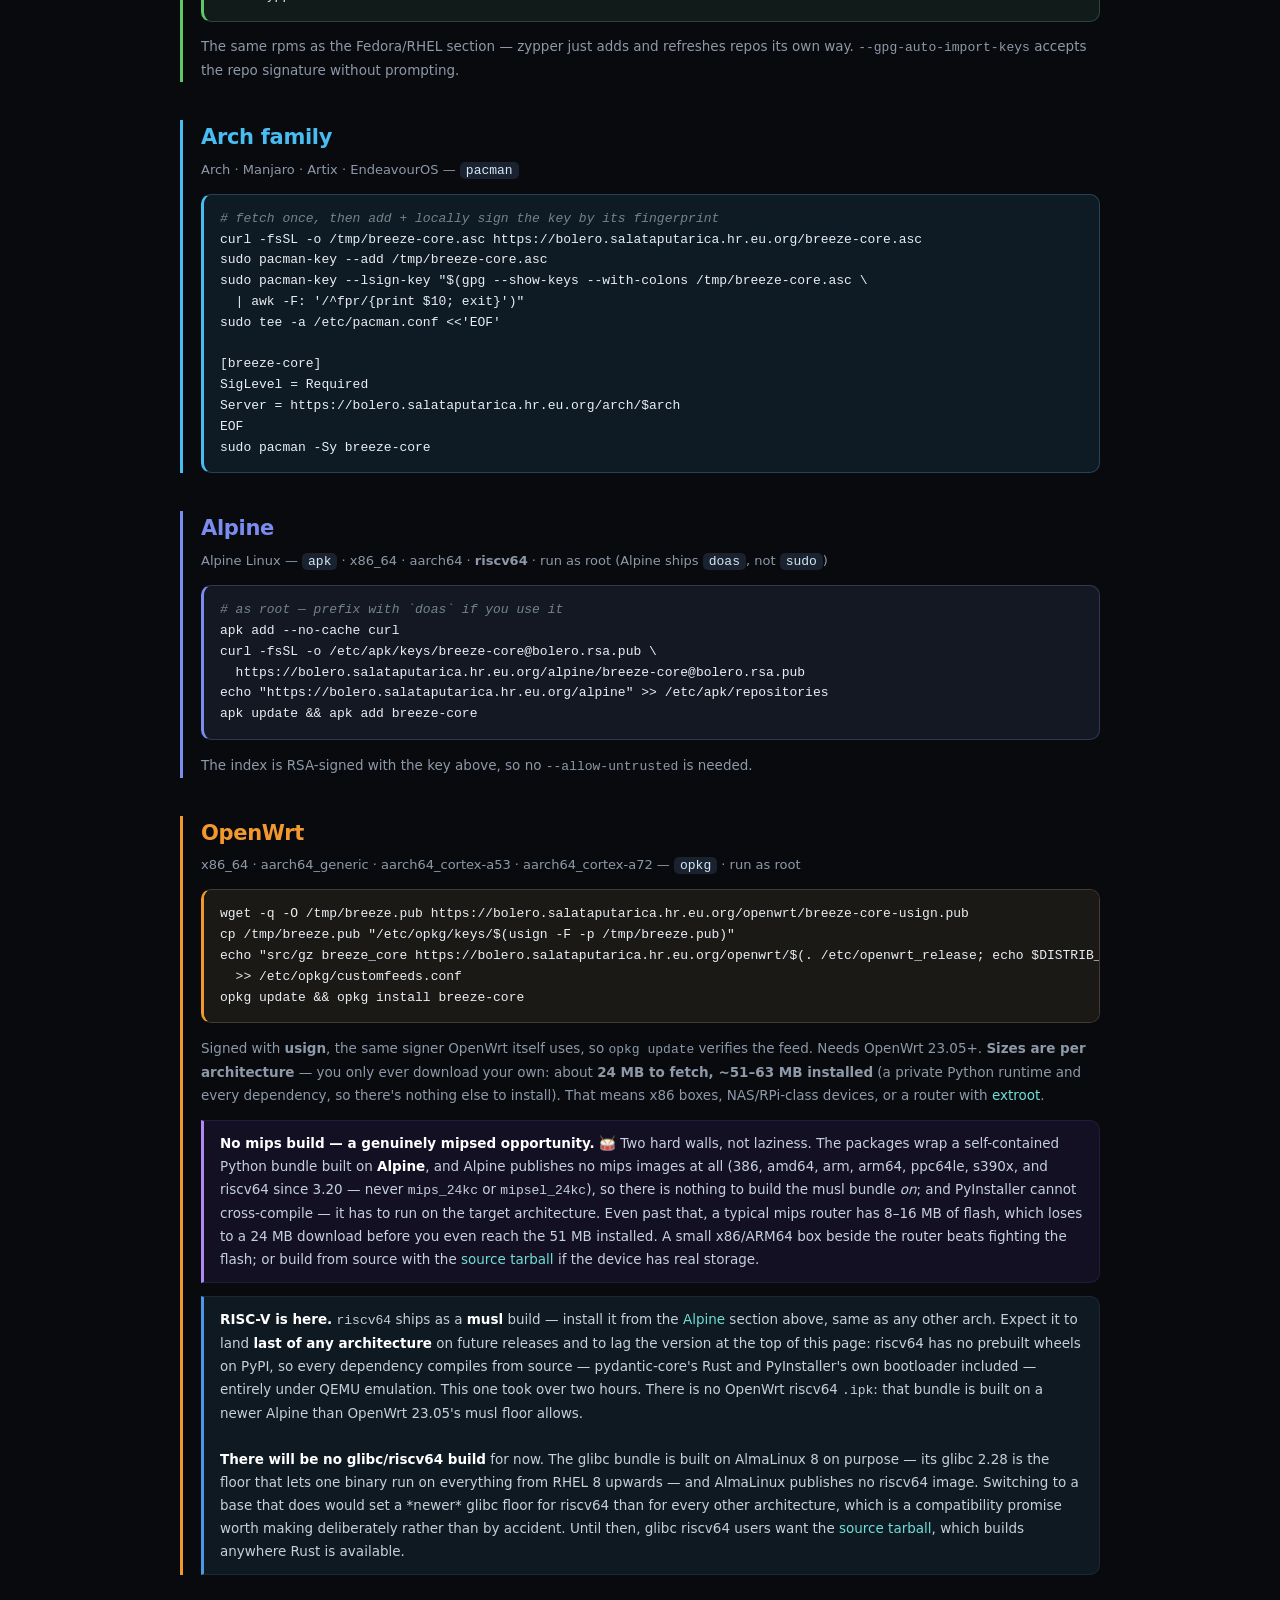
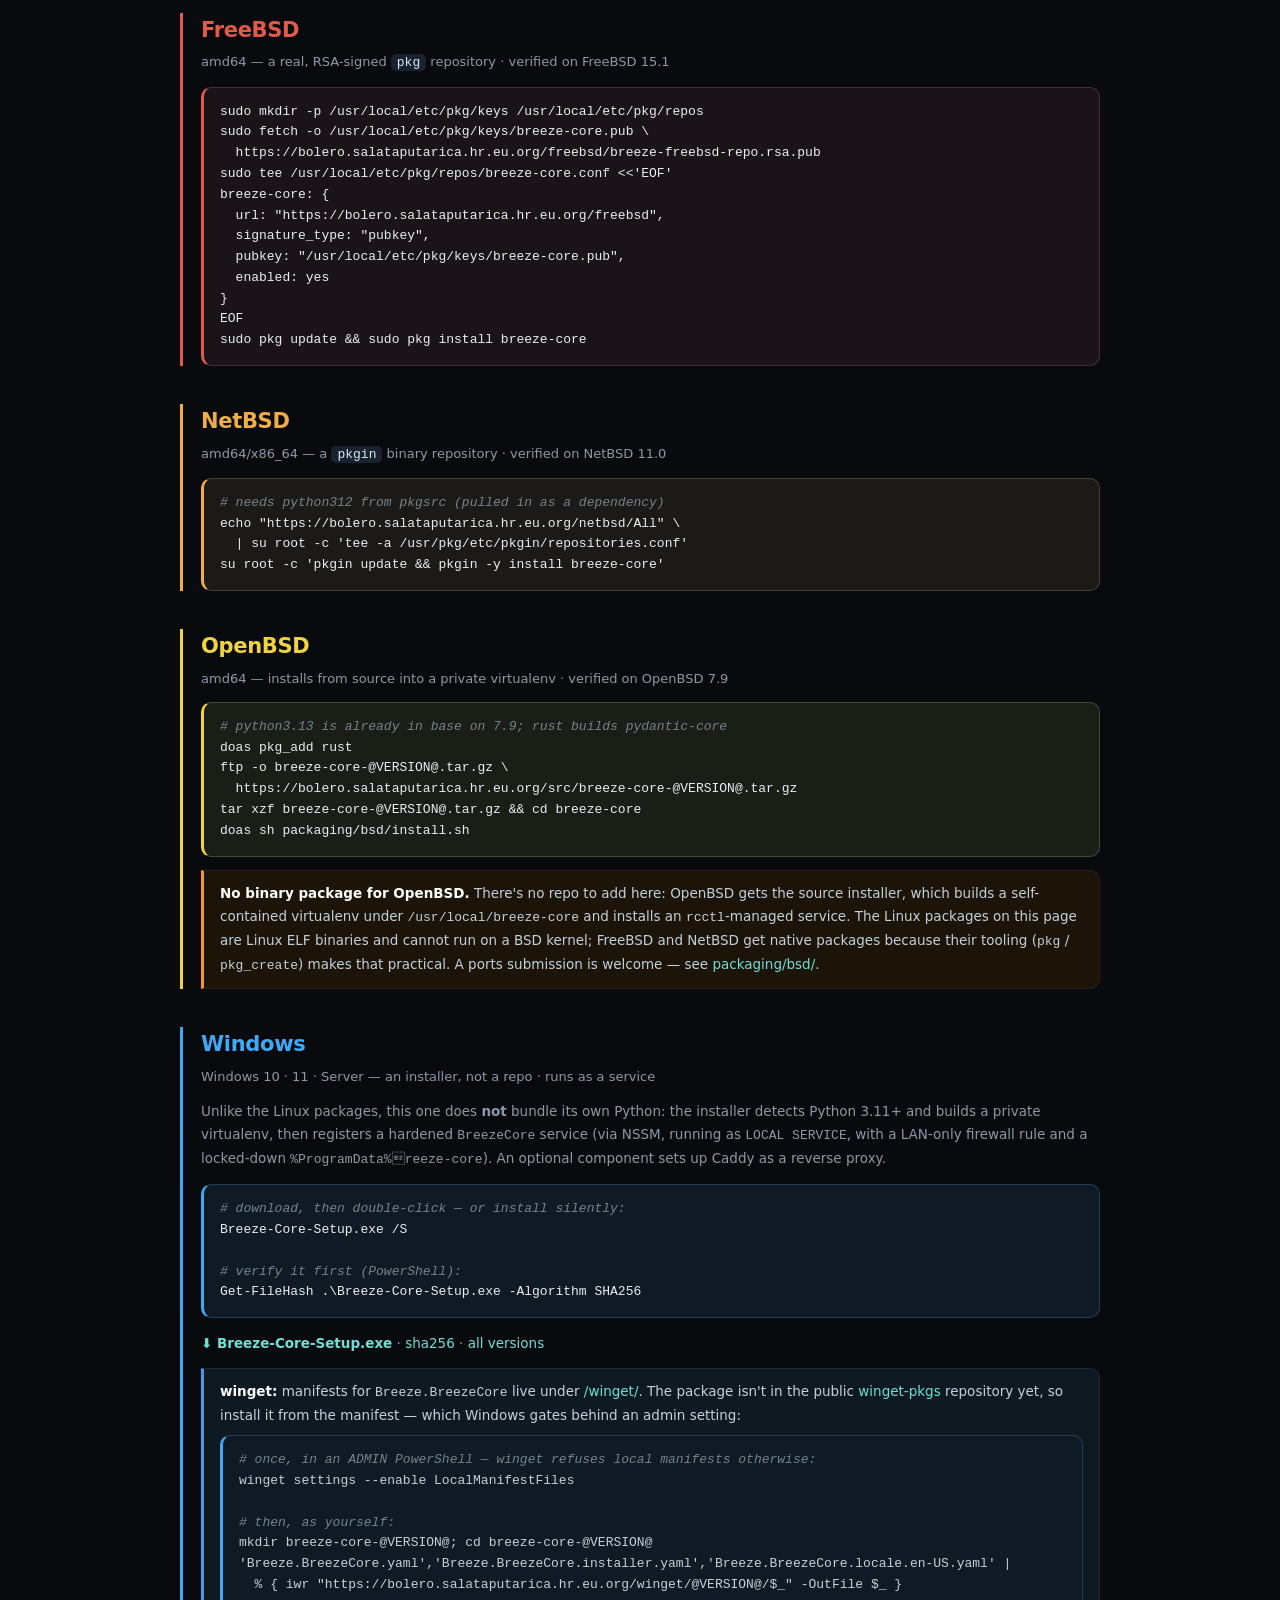
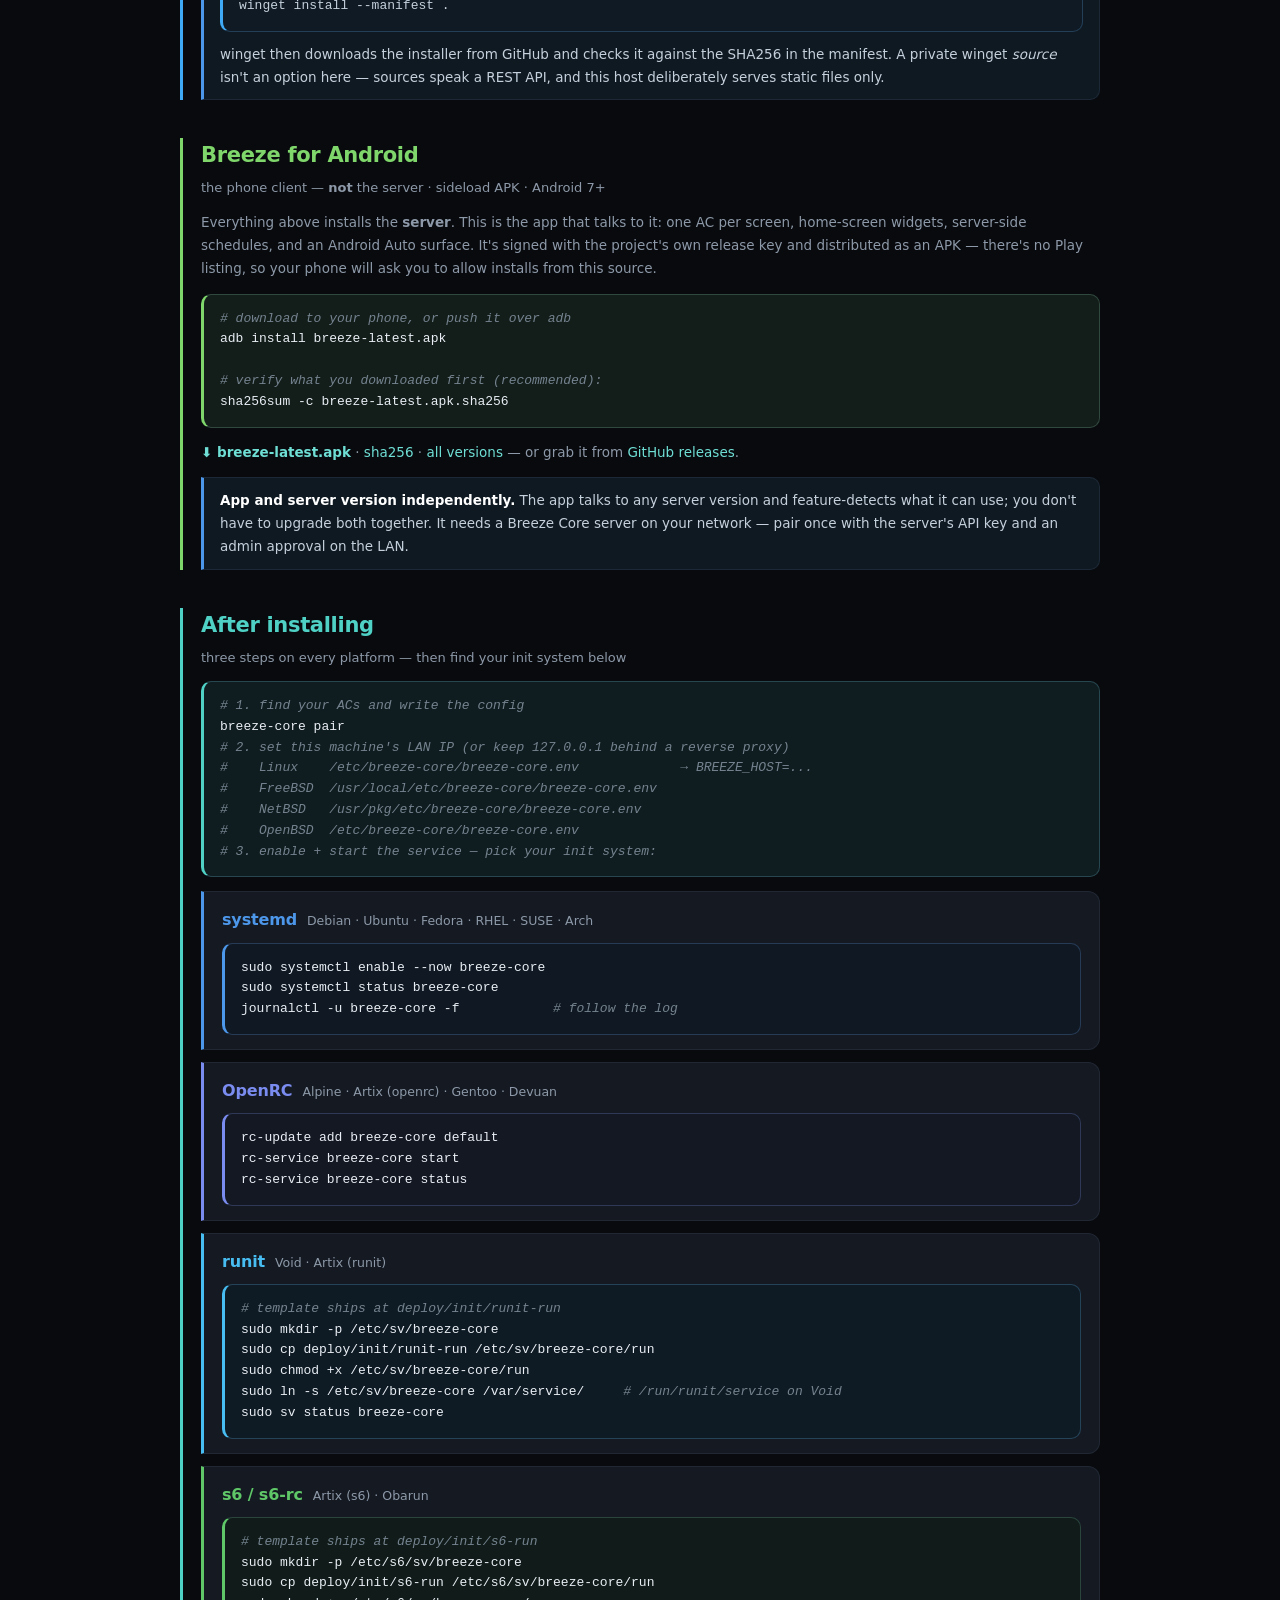
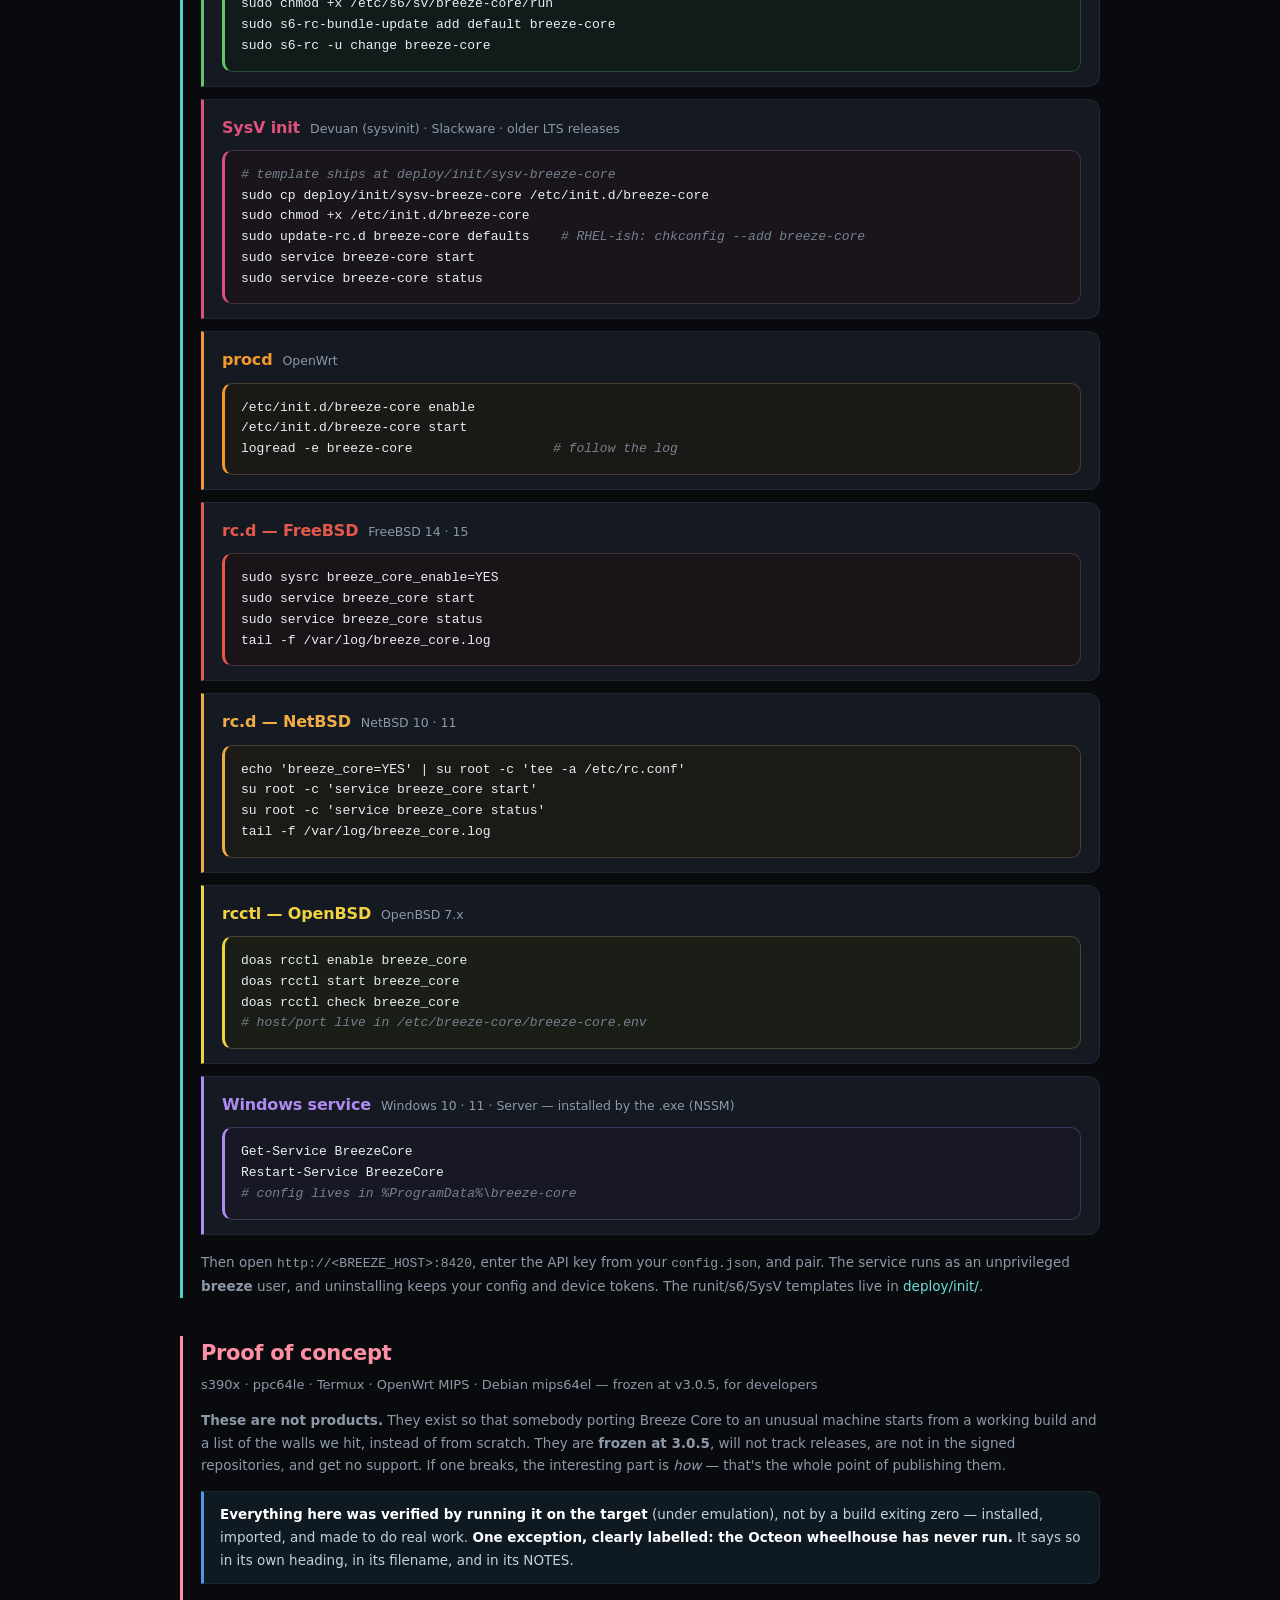
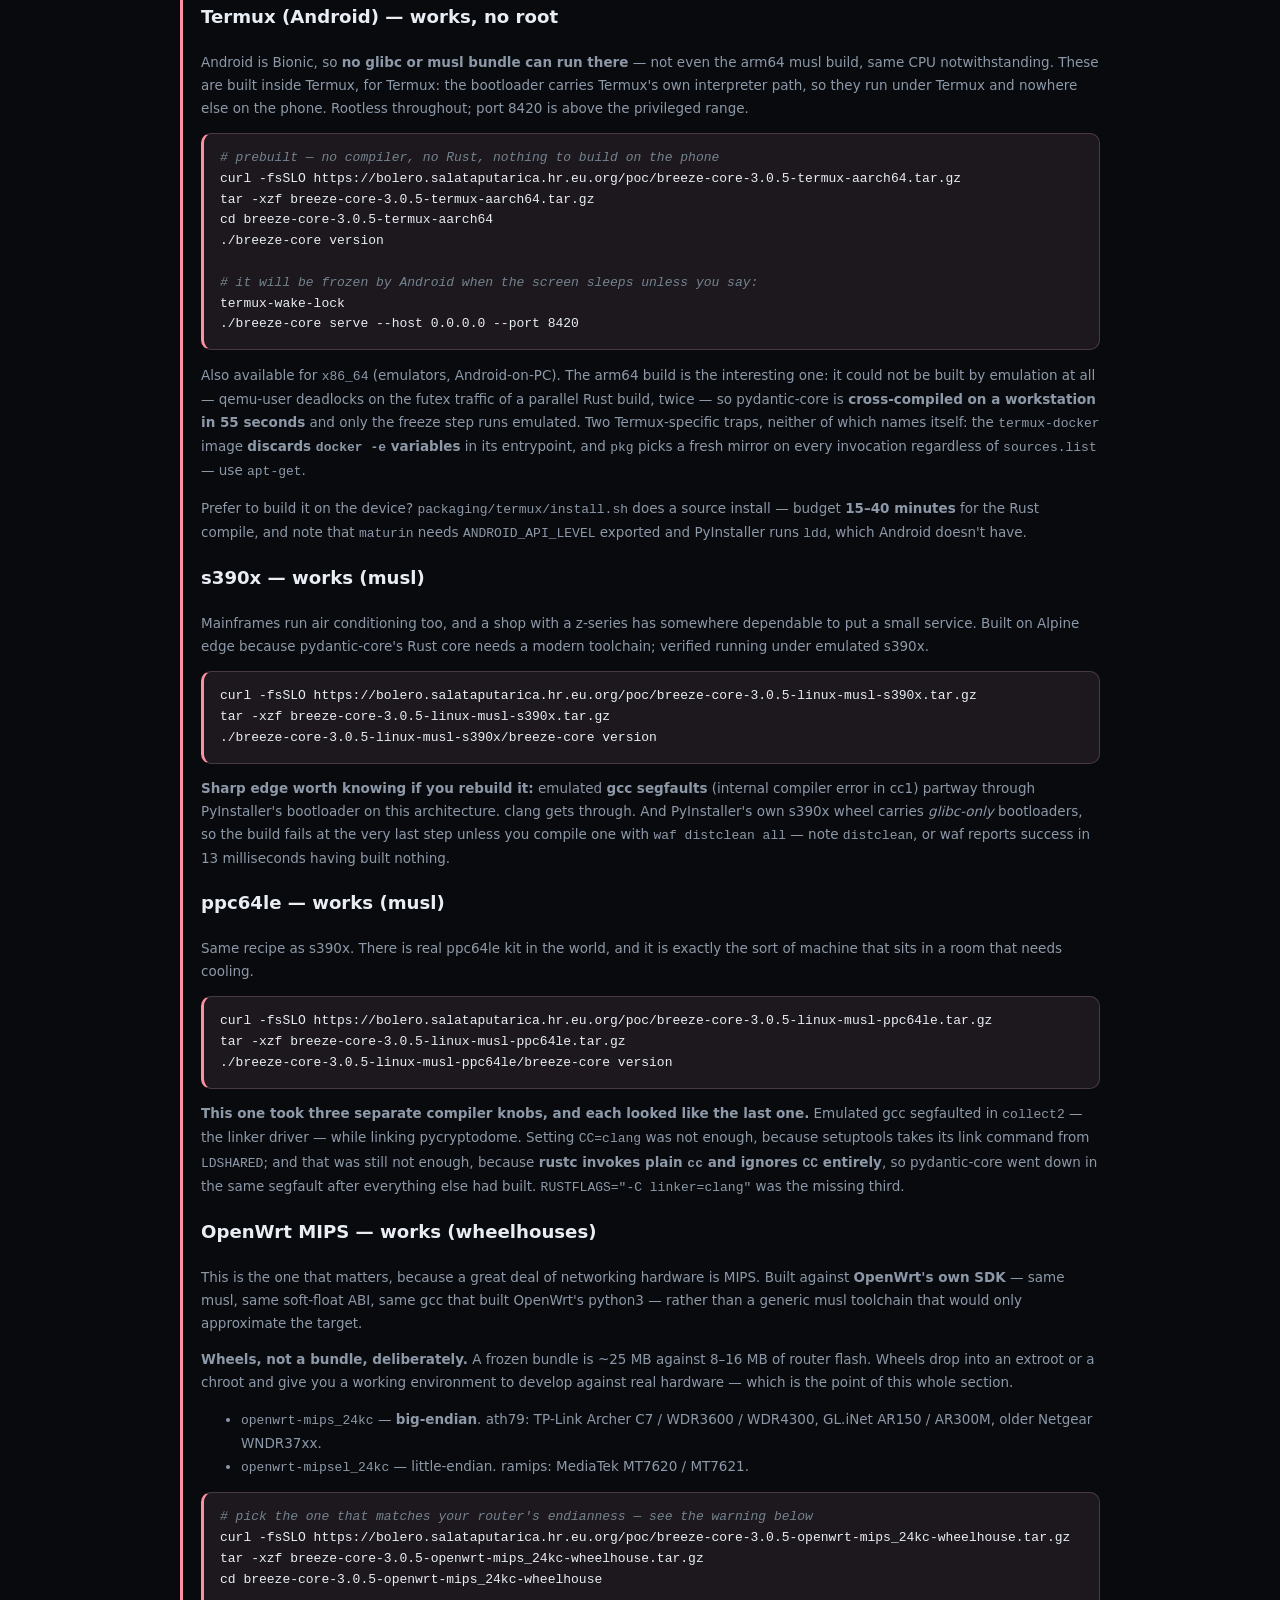
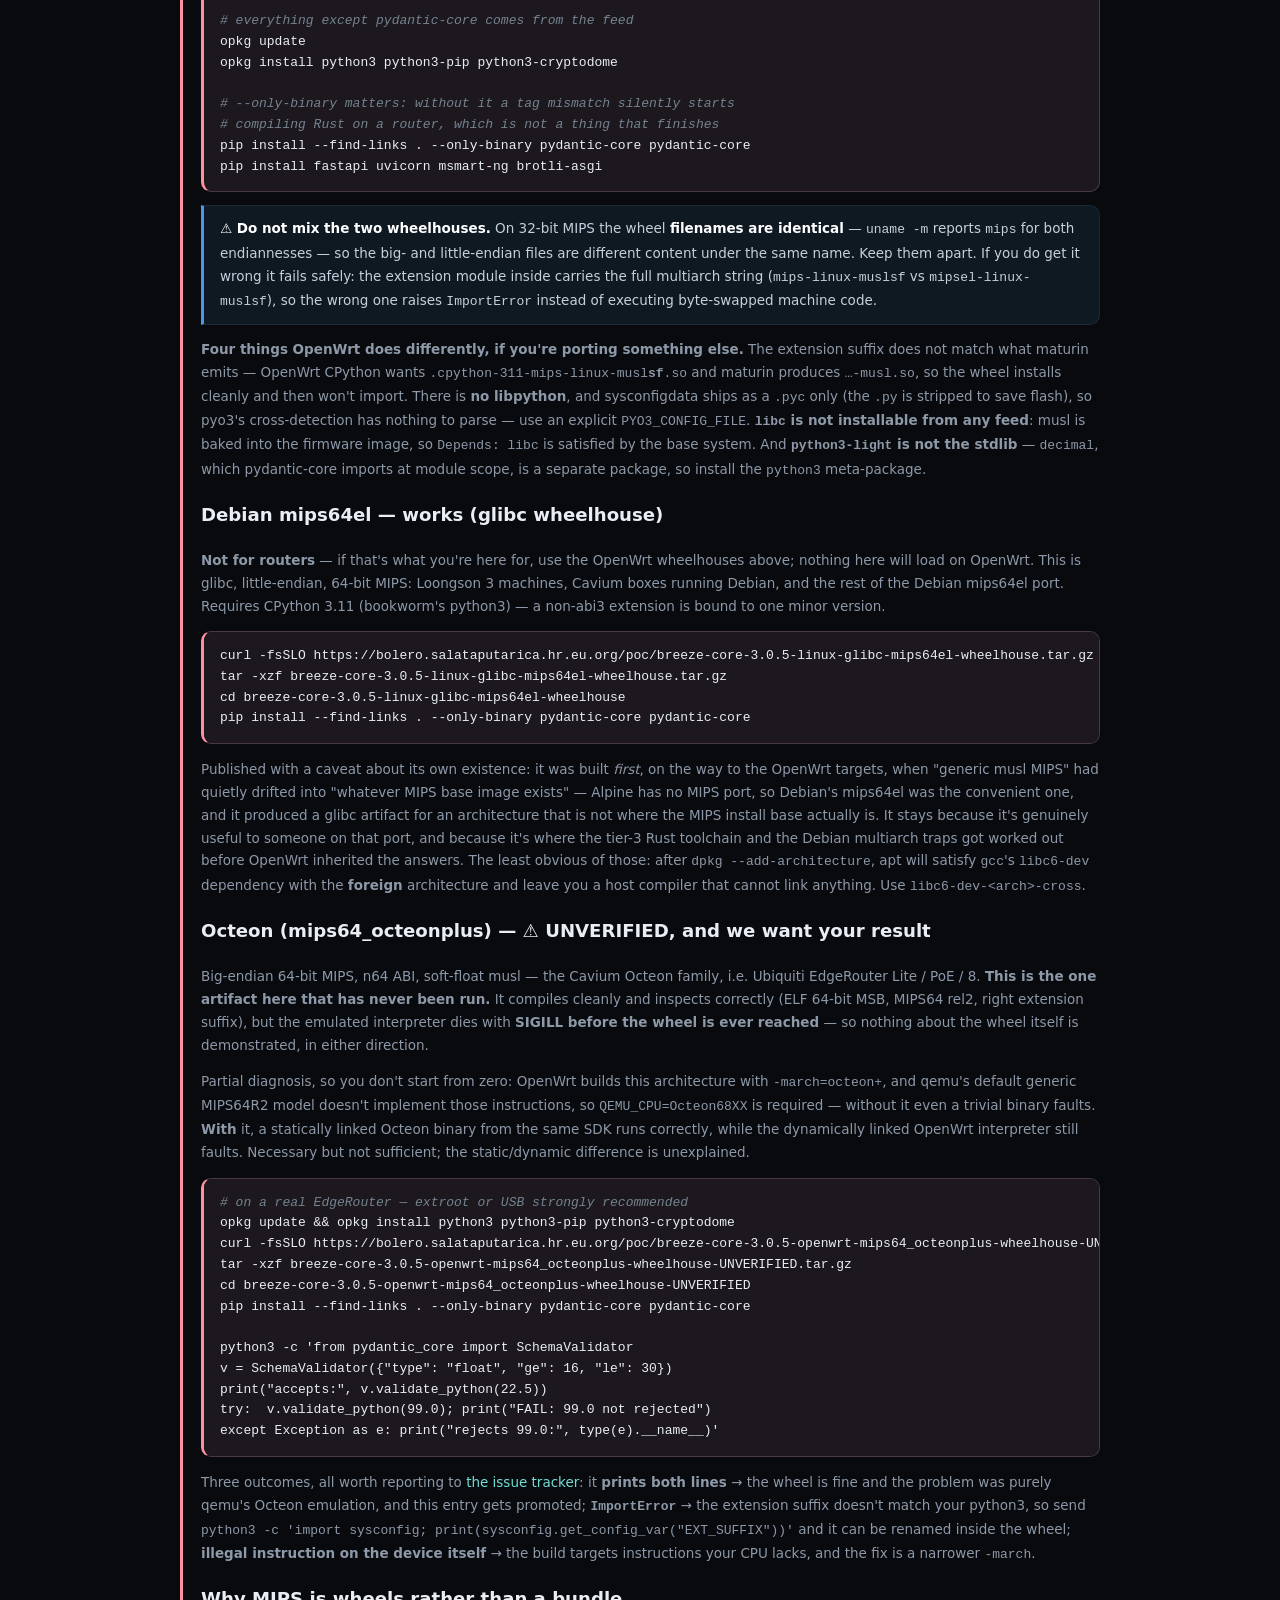
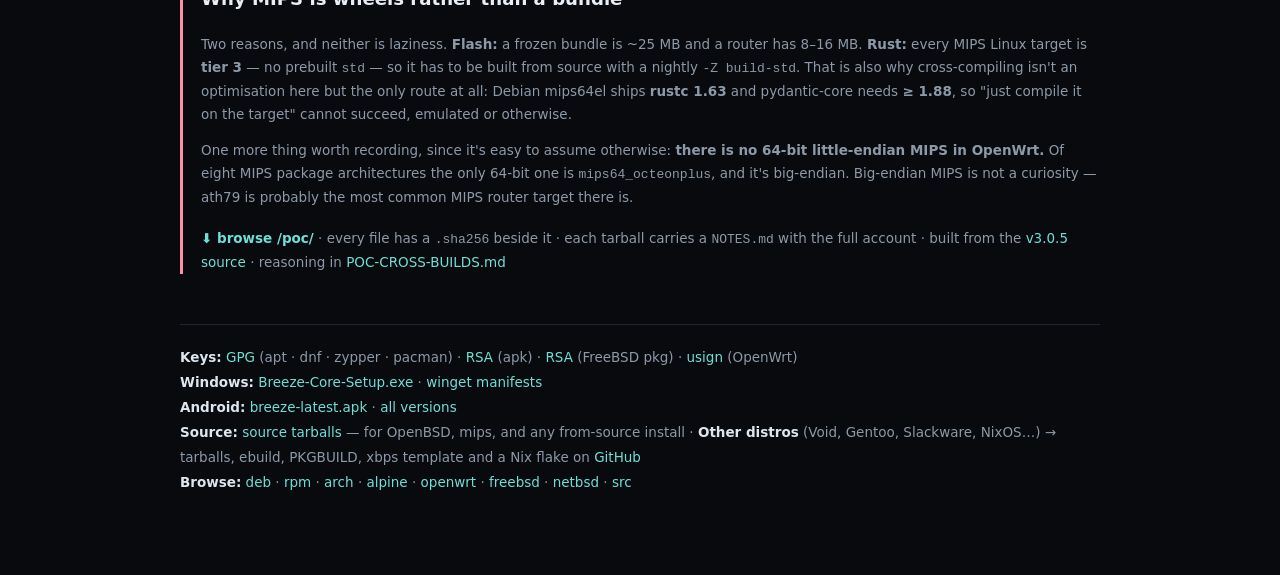
==== commit 94510ec9: "repo: publish all eight proof-of-concept artifacts, and guard the landing page The PoC section had b" ====
--- a/packaging/repo/index.html
+++ b/packaging/repo/index.html
@@ -459,7 +459,7 @@
 
   <section id="poc" style="--c:var(--poc)">
     <h2>Proof of concept</h2>
-    <span class="who">s390x · ppc64le · MIPS · Termux — frozen at v3.0.5, for developers</span>
+    <span class="who">s390x · ppc64le · Termux · OpenWrt MIPS · Debian mips64el — frozen at v3.0.5, for developers</span>
     <p class="dim" style="margin-top:0"><b>These are not products.</b> They exist so that
       somebody porting Breeze Core to an unusual machine starts from a working build and a
       list of the walls we hit, instead of from scratch. They are <b>frozen at 3.0.5</b>, will
@@ -467,9 +467,10 @@
       breaks, the interesting part is <i>how</i> — that's the whole point of publishing them.</p>
 
     <div class="note">
-      <b>Everything below was verified by running the built binary on the target</b> (under
-      emulation), not by a build exiting zero. Where something doesn't work, the entry says so
-      and says why.
+      <b>Everything here was verified by running it on the target</b> (under emulation), not by
+      a build exiting zero — installed, imported, and made to do real work. <b>One exception,
+      clearly labelled: the Octeon wheelhouse has never run.</b> It says so in its own heading,
+      in its filename, and in its NOTES.
     </div>
 
     <h3>Termux (Android) — works, no root</h3>
@@ -480,16 +481,24 @@
 <pre><span class="c"># prebuilt — no compiler, no Rust, nothing to build on the phone</span>
 curl -fsSLO https://bolero.salataputarica.hr.eu.org/poc/breeze-core-3.0.5-termux-aarch64.tar.gz
 tar -xzf breeze-core-3.0.5-termux-aarch64.tar.gz
-./breeze-core/breeze-core version
+cd breeze-core-3.0.5-termux-aarch64
+./breeze-core version
 
 <span class="c"># it will be frozen by Android when the screen sleeps unless you say:</span>
 termux-wake-lock
-./breeze-core/breeze-core serve --host 0.0.0.0 --port 8420</pre>
-    <p class="dim">Prefer to build it yourself on the device? <code>packaging/termux/install.sh</code>
-      does a source install — but budget <b>15–40 minutes</b>, because pydantic-core is a Rust
-      extension with no Android wheel and compiles on the phone. Two things bite there and neither
-      error mentions Android: <code>maturin</code> needs <code>ANDROID_API_LEVEL</code> exported,
-      and PyInstaller runs <code>ldd</code>, which Android doesn't have.</p>
+./breeze-core serve --host 0.0.0.0 --port 8420</pre>
+    <p class="dim">Also available for <code>x86_64</code> (emulators, Android-on-PC). The arm64
+      build is the interesting one: it could not be built by emulation at all — qemu-user
+      deadlocks on the futex traffic of a parallel Rust build, twice — so pydantic-core is
+      <b>cross-compiled on a workstation in 55 seconds</b> and only the freeze step runs
+      emulated. Two Termux-specific traps, neither of which names itself: the
+      <code>termux-docker</code> image <b>discards <code>docker -e</code> variables</b> in its
+      entrypoint, and <code>pkg</code> picks a fresh mirror on every invocation regardless of
+      <code>sources.list</code> — use <code>apt-get</code>.</p>
+    <p class="dim">Prefer to build it on the device? <code>packaging/termux/install.sh</code>
+      does a source install — budget <b>15–40 minutes</b> for the Rust compile, and note that
+      <code>maturin</code> needs <code>ANDROID_API_LEVEL</code> exported and PyInstaller runs
+      <code>ldd</code>, which Android doesn't have.</p>
 
     <h3>s390x — works (musl)</h3>
     <p class="dim">Mainframes run air conditioning too, and a shop with a z-series has somewhere
@@ -497,7 +506,7 @@
       needs a modern toolchain; verified running under emulated s390x.</p>
 <pre>curl -fsSLO https://bolero.salataputarica.hr.eu.org/poc/breeze-core-3.0.5-linux-musl-s390x.tar.gz
 tar -xzf breeze-core-3.0.5-linux-musl-s390x.tar.gz
-./bundle-musl-s390x/breeze-core/breeze-core version</pre>
+./breeze-core-3.0.5-linux-musl-s390x/breeze-core version</pre>
     <p class="dim"><b>Sharp edge worth knowing if you rebuild it:</b> emulated <b>gcc segfaults</b>
       (internal compiler error in cc1) partway through PyInstaller's bootloader on this
       architecture. clang gets through. And PyInstaller's own s390x wheel carries
@@ -505,31 +514,143 @@
       one with <code>waf distclean all</code> — note <code>distclean</code>, or waf reports
       success in 13 milliseconds having built nothing.</p>
 
-    <h3>ppc64le — in progress</h3>
+    <h3>ppc64le — works (musl)</h3>
     <p class="dim">Same recipe as s390x. There is real ppc64le kit in the world, and it is
       exactly the sort of machine that sits in a room that needs cooling.</p>
-
-    <h3>MIPS — a toolchain wall, and what we're doing about it</h3>
-    <p class="dim">MIPS deserves the honest version, because a lot of networking hardware is
-      MIPS and it would be easy to imply this works.</p>
+<pre>curl -fsSLO https://bolero.salataputarica.hr.eu.org/poc/breeze-core-3.0.5-linux-musl-ppc64le.tar.gz
+tar -xzf breeze-core-3.0.5-linux-musl-ppc64le.tar.gz
+./breeze-core-3.0.5-linux-musl-ppc64le/breeze-core version</pre>
+    <p class="dim"><b>This one took three separate compiler knobs, and each looked like the
+      last one.</b> Emulated gcc segfaulted in <code>collect2</code> — the linker driver — while
+      linking pycryptodome. Setting <code>CC=clang</code> was not enough, because setuptools
+      takes its link command from <code>LDSHARED</code>; and that was still not enough, because
+      <b>rustc invokes plain <code>cc</code> and ignores <code>CC</code> entirely</b>, so
+      pydantic-core went down in the same segfault after everything else had built.
+      <code>RUSTFLAGS="-C linker=clang"</code> was the missing third.</p>
+
+    <h3>OpenWrt MIPS — works (wheelhouses)</h3>
+    <p class="dim">This is the one that matters, because a great deal of networking hardware is
+      MIPS. Built against <b>OpenWrt's own SDK</b> — same musl, same soft-float ABI, same gcc
+      that built OpenWrt's python3 — rather than a generic musl toolchain that would only
+      approximate the target.</p>
+    <p class="dim"><b>Wheels, not a bundle, deliberately.</b> A frozen bundle is ~25&nbsp;MB
+      against 8–16&nbsp;MB of router flash. Wheels drop into an extroot or a chroot and give you
+      a working environment to develop against real hardware — which is the point of this whole
+      section.</p>
     <ul class="dim">
-      <li><b>Rust demoted every MIPS Linux target to tier 3.</b> No prebuilt <code>std</code>,
-        no official builds. FastAPI needs pydantic v2, whose core is Rust — so the options are a
-        distro-provided <code>rustc</code> that was bootstrapped for the architecture, building
-        <code>std</code> yourself with a nightly <code>-Z build-std</code>, or not at all.</li>
-      <li><b>32-bit is worse than 64-bit.</b> The usual container emulators register
-        <code>mips64</code>/<code>mips64le</code> only. o32 <code>mipsel</code> images get
-        dispatched to the n32 handler and rejected outright — and 32-bit mipsel is precisely
-        what most small routers are.</li>
+      <li><code>openwrt-mips_24kc</code> — <b>big-endian</b>. ath79: TP-Link Archer C7 /
+        WDR3600 / WDR4300, GL.iNet AR150 / AR300M, older Netgear WNDR37xx.</li>
+      <li><code>openwrt-mipsel_24kc</code> — little-endian. ramips: MediaTek MT7620 / MT7621.</li>
     </ul>
-    <p class="dim">So for MIPS the deliverable is planned as a <b>wheelhouse</b> rather than a
-      bundle: the compiled wheels (pydantic-core, pycryptodome, brotli) plus an offline
-      <code>pip install</code>. That skips the part a developer genuinely can't stomach — the
-      Rust compile under emulation — without pretending there's a drop-in binary.</p>
+<pre><span class="c"># pick the one that matches your router's endianness — see the warning below</span>
+curl -fsSLO https://bolero.salataputarica.hr.eu.org/poc/breeze-core-3.0.5-openwrt-mips_24kc-wheelhouse.tar.gz
+tar -xzf breeze-core-3.0.5-openwrt-mips_24kc-wheelhouse.tar.gz
+cd breeze-core-3.0.5-openwrt-mips_24kc-wheelhouse
+
+<span class="c"># everything except pydantic-core comes from the feed</span>
+opkg update
+opkg install python3 python3-pip python3-cryptodome
+
+<span class="c"># --only-binary matters: without it a tag mismatch silently starts</span>
+<span class="c"># compiling Rust on a router, which is not a thing that finishes</span>
+pip install --find-links . --only-binary pydantic-core pydantic-core
+pip install fastapi uvicorn msmart-ng brotli-asgi</pre>
+    <div class="note">
+      <b>⚠ Do not mix the two wheelhouses.</b> On 32-bit MIPS the wheel <b>filenames are
+      identical</b> — <code>uname -m</code> reports <code>mips</code> for both endiannesses — so
+      the big- and little-endian files are different content under the same name. Keep them
+      apart. If you do get it wrong it fails safely: the extension module inside carries the
+      full multiarch string (<code>mips-linux-muslsf</code> vs
+      <code>mipsel-linux-muslsf</code>), so the wrong one raises <code>ImportError</code>
+      instead of executing byte-swapped machine code.
+    </div>
+    <p class="dim"><b>Four things OpenWrt does differently, if you're porting something else.</b>
+      The extension suffix does not match what maturin emits — OpenWrt CPython wants
+      <code>.cpython-311-mips-linux-musl<b>sf</b>.so</code> and maturin produces
+      <code>…-musl.so</code>, so the wheel installs cleanly and then won't import.
+      There is <b>no libpython</b>, and sysconfigdata ships as a <code>.pyc</code> only (the
+      <code>.py</code> is stripped to save flash), so pyo3's cross-detection has nothing to
+      parse — use an explicit <code>PYO3_CONFIG_FILE</code>.
+      <b><code>libc</code> is not installable from any feed</b>: musl is baked into the firmware
+      image, so <code>Depends: libc</code> is satisfied by the base system.
+      And <b><code>python3-light</code> is not the stdlib</b> — <code>decimal</code>, which
+      pydantic-core imports at module scope, is a separate package, so install the
+      <code>python3</code> meta-package.</p>
+
+    <h3>Debian mips64el — works (glibc wheelhouse)</h3>
+    <p class="dim"><b>Not for routers</b> — if that's what you're here for, use the OpenWrt
+      wheelhouses above; nothing here will load on OpenWrt. This is glibc, little-endian, 64-bit
+      MIPS: Loongson 3 machines, Cavium boxes running Debian, and the rest of the Debian mips64el
+      port. Requires CPython 3.11 (bookworm's python3) — a non-abi3 extension is bound to one
+      minor version.</p>
+<pre>curl -fsSLO https://bolero.salataputarica.hr.eu.org/poc/breeze-core-3.0.5-linux-glibc-mips64el-wheelhouse.tar.gz
+tar -xzf breeze-core-3.0.5-linux-glibc-mips64el-wheelhouse.tar.gz
+cd breeze-core-3.0.5-linux-glibc-mips64el-wheelhouse
+pip install --find-links . --only-binary pydantic-core pydantic-core</pre>
+    <p class="dim">Published with a caveat about its own existence: it was built <i>first</i>, on
+      the way to the OpenWrt targets, when "generic musl MIPS" had quietly drifted into
+      "whatever MIPS base image exists" — Alpine has no MIPS port, so Debian's mips64el was the
+      convenient one, and it produced a glibc artifact for an architecture that is not where the
+      MIPS install base actually is. It stays because it's genuinely useful to someone on that
+      port, and because it's where the tier-3 Rust toolchain and the Debian multiarch traps got
+      worked out before OpenWrt inherited the answers. The least obvious of those: after
+      <code>dpkg --add-architecture</code>, apt will satisfy <code>gcc</code>'s
+      <code>libc6-dev</code> dependency with the <b>foreign</b> architecture and leave you a host
+      compiler that cannot link anything. Use <code>libc6-dev-&lt;arch&gt;-cross</code>.</p>
+
+    <h3>Octeon (mips64_octeonplus) — ⚠ UNVERIFIED, and we want your result</h3>
+    <p class="dim">Big-endian 64-bit MIPS, n64 ABI, soft-float musl — the Cavium Octeon family,
+      i.e. Ubiquiti EdgeRouter Lite / PoE / 8. <b>This is the one artifact here that has never
+      been run.</b> It compiles cleanly and inspects correctly (ELF 64-bit MSB, MIPS64 rel2,
+      right extension suffix), but the emulated interpreter dies with <b>SIGILL before the wheel
+      is ever reached</b> — so nothing about the wheel itself is demonstrated, in either
+      direction.</p>
+    <p class="dim">Partial diagnosis, so you don't start from zero: OpenWrt builds this
+      architecture with <code>-march=octeon+</code>, and qemu's default generic MIPS64R2 model
+      doesn't implement those instructions, so <code>QEMU_CPU=Octeon68XX</code> is required —
+      without it even a trivial binary faults. <b>With</b> it, a statically linked Octeon binary
+      from the same SDK runs correctly, while the dynamically linked OpenWrt interpreter still
+      faults. Necessary but not sufficient; the static/dynamic difference is unexplained.</p>
+<pre><span class="c"># on a real EdgeRouter — extroot or USB strongly recommended</span>
+opkg update &amp;&amp; opkg install python3 python3-pip python3-cryptodome
+curl -fsSLO https://bolero.salataputarica.hr.eu.org/poc/breeze-core-3.0.5-openwrt-mips64_octeonplus-wheelhouse-UNVERIFIED.tar.gz
+tar -xzf breeze-core-3.0.5-openwrt-mips64_octeonplus-wheelhouse-UNVERIFIED.tar.gz
+cd breeze-core-3.0.5-openwrt-mips64_octeonplus-wheelhouse-UNVERIFIED
+pip install --find-links . --only-binary pydantic-core pydantic-core
+
+python3 -c 'from pydantic_core import SchemaValidator
+v = SchemaValidator({"type": "float", "ge": 16, "le": 30})
+print("accepts:", v.validate_python(22.5))
+try:  v.validate_python(99.0); print("FAIL: 99.0 not rejected")
+except Exception as e: print("rejects 99.0:", type(e).__name__)'</pre>
+    <p class="dim">Three outcomes, all worth reporting to
+      <a href="https://github.com/monikapurpl3/breeze-core/issues">the issue tracker</a>:
+      it <b>prints both lines</b> → the wheel is fine and the problem was purely qemu's Octeon
+      emulation, and this entry gets promoted;
+      <b><code>ImportError</code></b> → the extension suffix doesn't match your python3, so send
+      <code>python3 -c 'import sysconfig; print(sysconfig.get_config_var("EXT_SUFFIX"))'</code>
+      and it can be renamed inside the wheel;
+      <b>illegal instruction on the device itself</b> → the build targets instructions your CPU
+      lacks, and the fix is a narrower <code>-march</code>.</p>
+
+    <h3>Why MIPS is wheels rather than a bundle</h3>
+    <p class="dim">Two reasons, and neither is laziness. <b>Flash:</b> a frozen bundle is ~25 MB
+      and a router has 8–16 MB. <b>Rust:</b> every MIPS Linux target is <b>tier 3</b> — no
+      prebuilt <code>std</code> — so it has to be built from source with a nightly
+      <code>-Z build-std</code>. That is also why cross-compiling isn't an optimisation here but
+      the only route at all: Debian mips64el ships <b>rustc 1.63</b> and pydantic-core needs
+      <b>≥ 1.88</b>, so "just compile it on the target" cannot succeed, emulated or otherwise.</p>
+    <p class="dim">One more thing worth recording, since it's easy to assume otherwise:
+      <b>there is no 64-bit little-endian MIPS in OpenWrt.</b> Of eight MIPS package
+      architectures the only 64-bit one is <code>mips64_octeonplus</code>, and it's big-endian.
+      Big-endian MIPS is not a curiosity — ath79 is probably the most common MIPS router target
+      there is.</p>
 
     <p class="dim" style="margin-top:18px"><a href="/poc/"><b>⬇ browse /poc/</b></a> ·
       every file has a <code>.sha256</code> beside it ·
-      built from the <a href="/src/">v3.0.5 source</a></p>
+      each tarball carries a <code>NOTES.md</code> with the full account ·
+      built from the <a href="/src/">v3.0.5 source</a> ·
+      reasoning in <a href="https://github.com/monikapurpl3/breeze-core/blob/main/docs/POC-CROSS-BUILDS.md">POC-CROSS-BUILDS.md</a></p>
   </section>
 
   <footer>
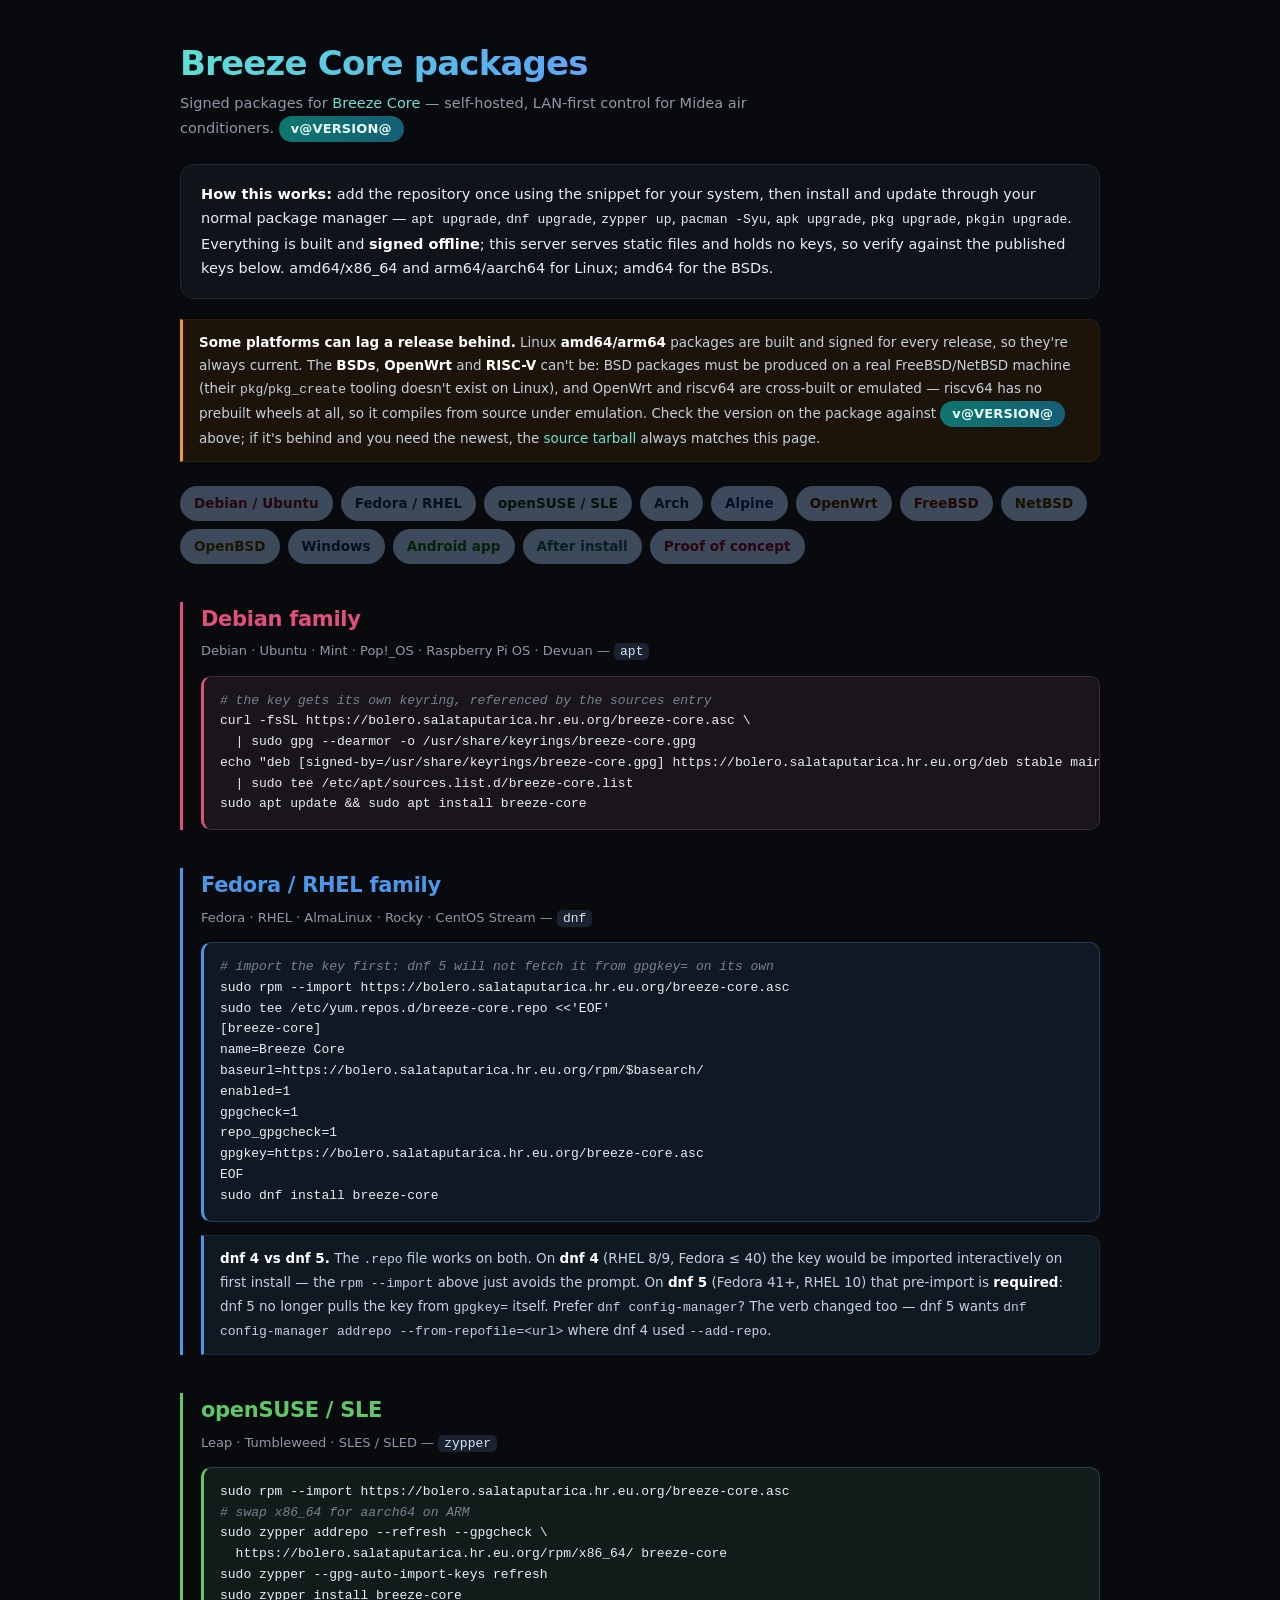
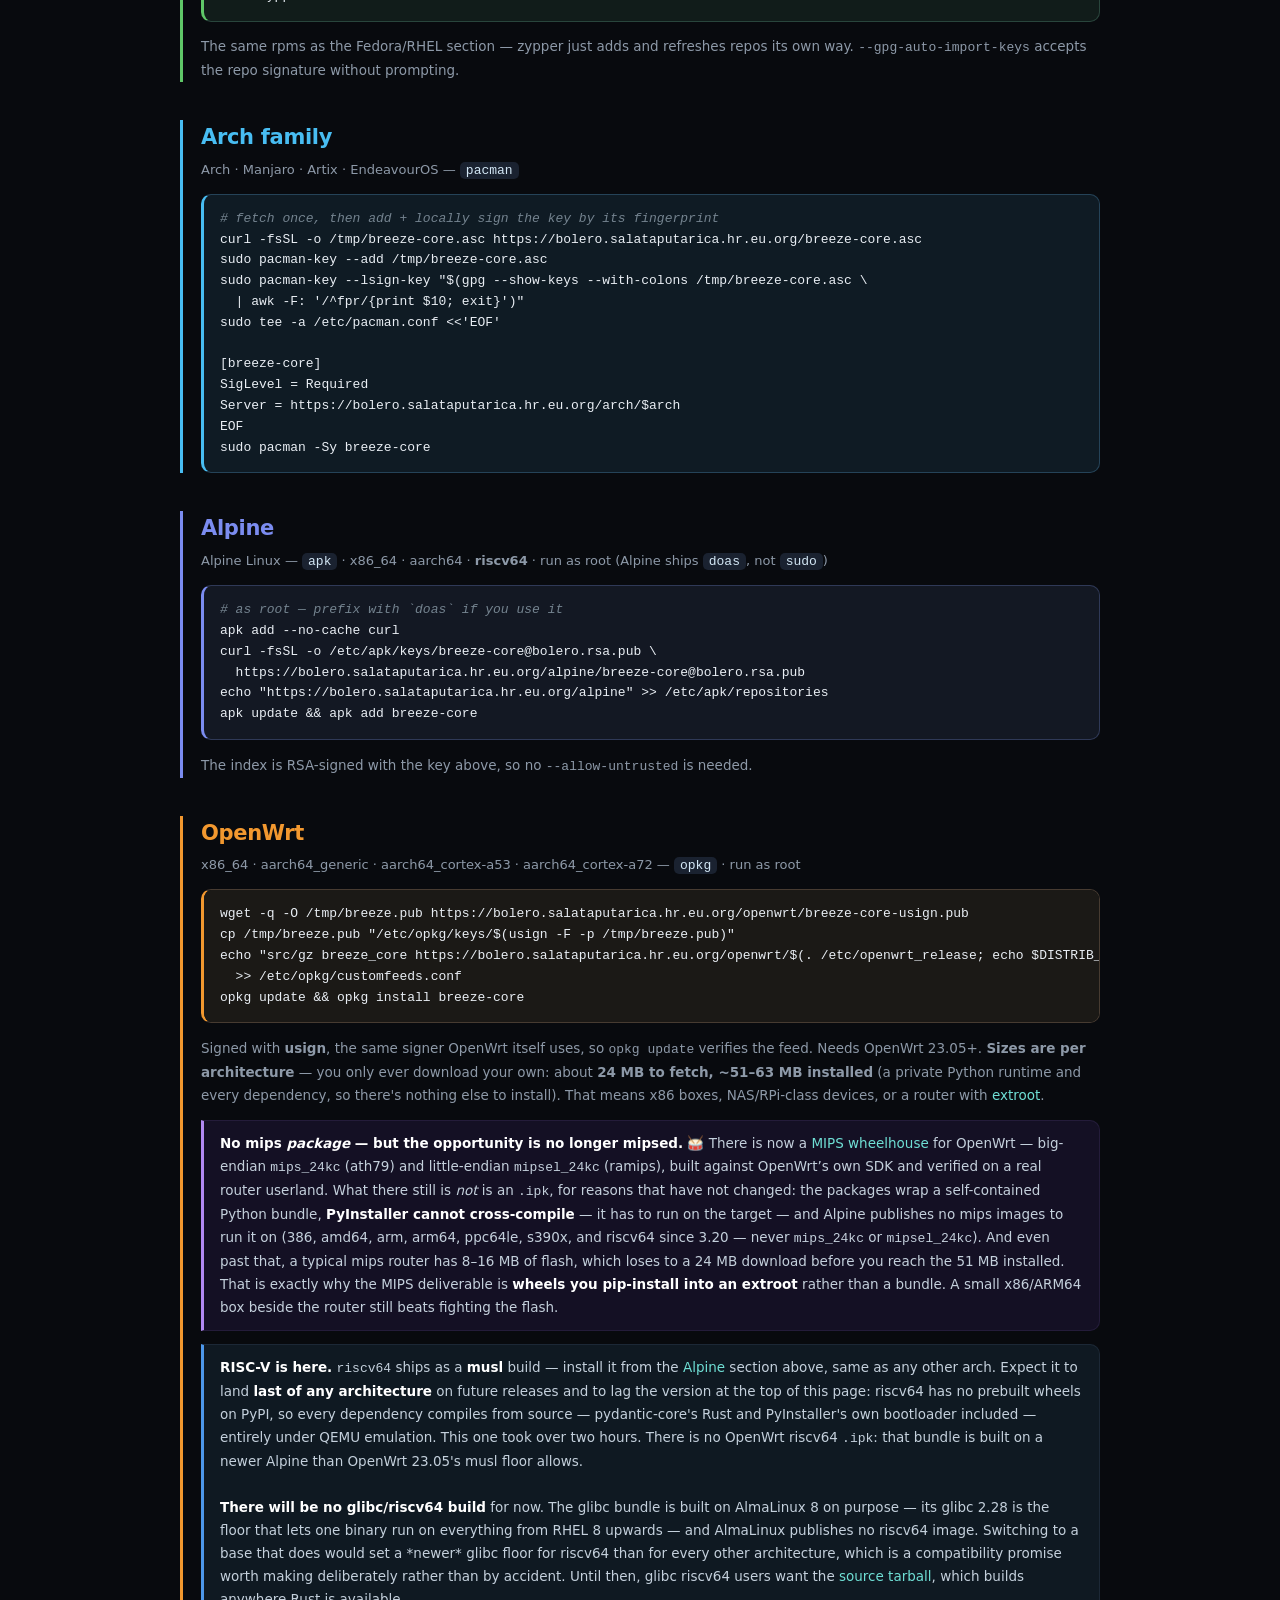
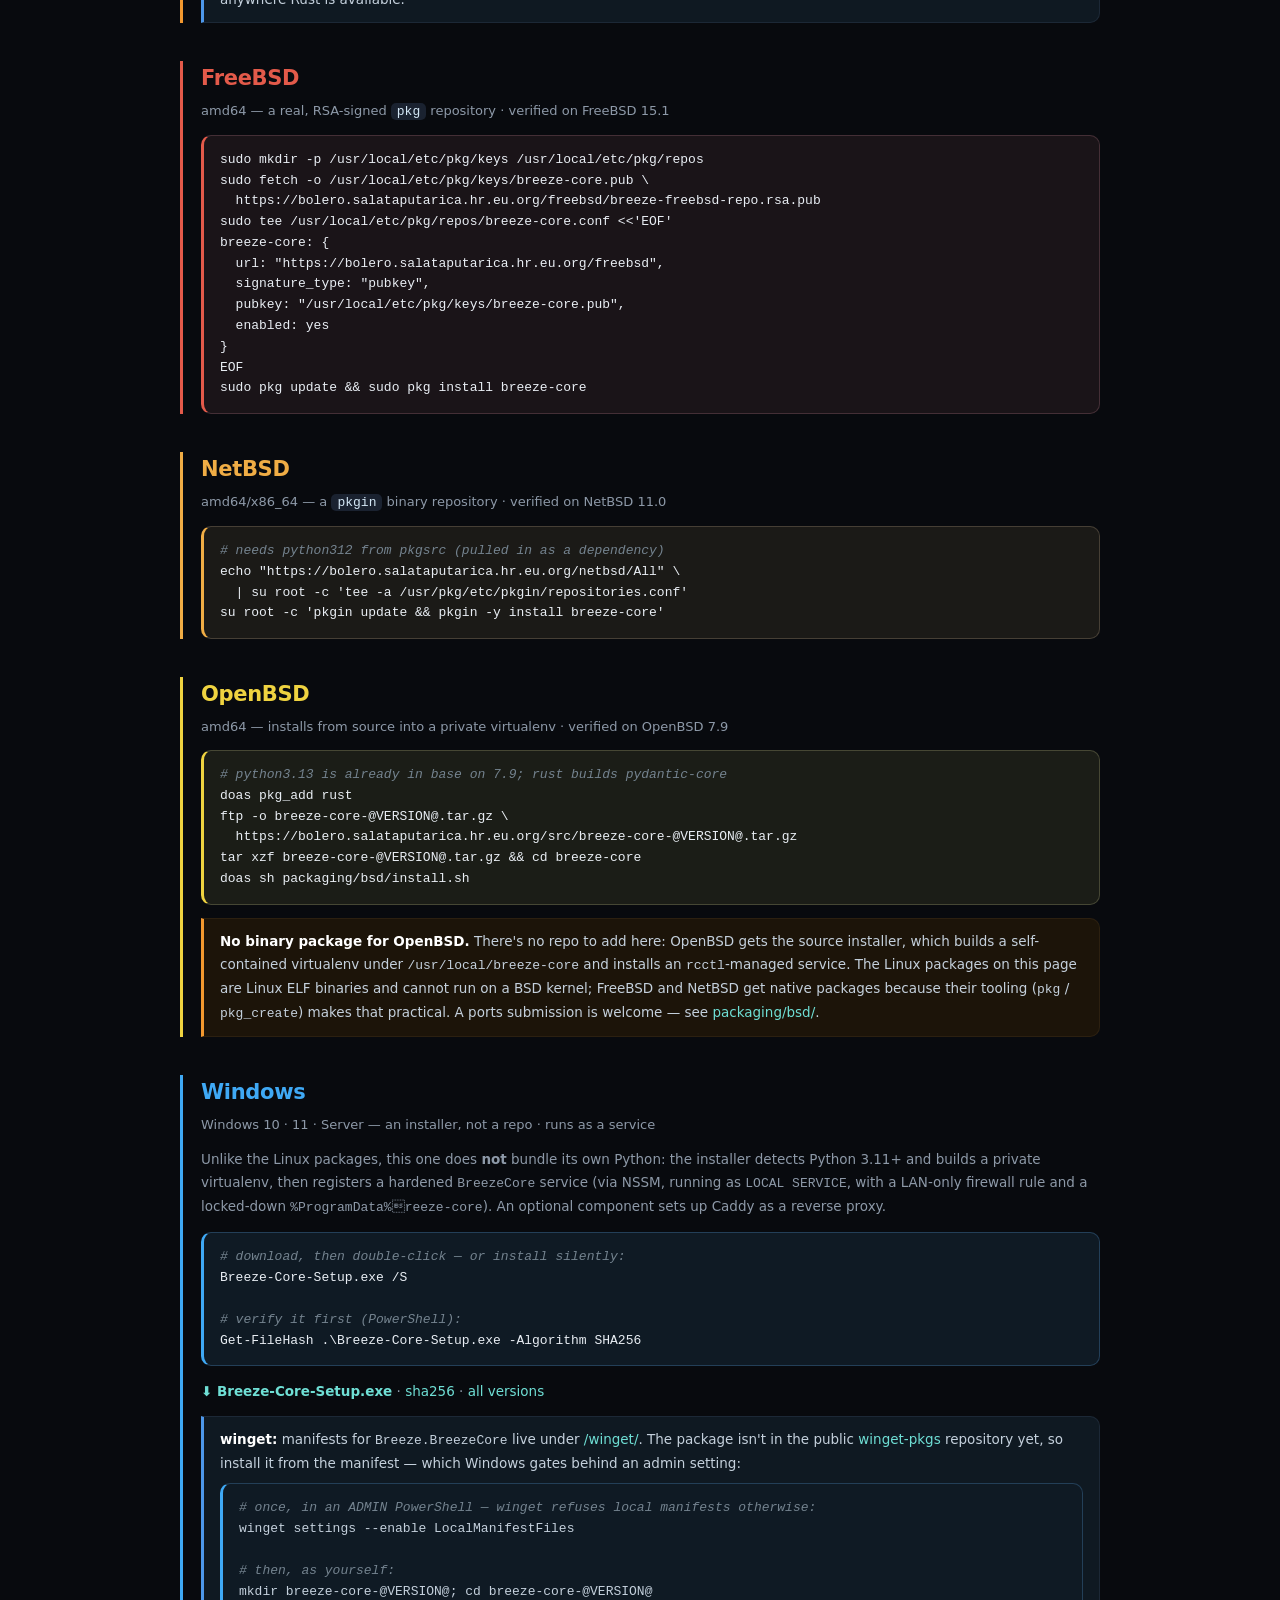
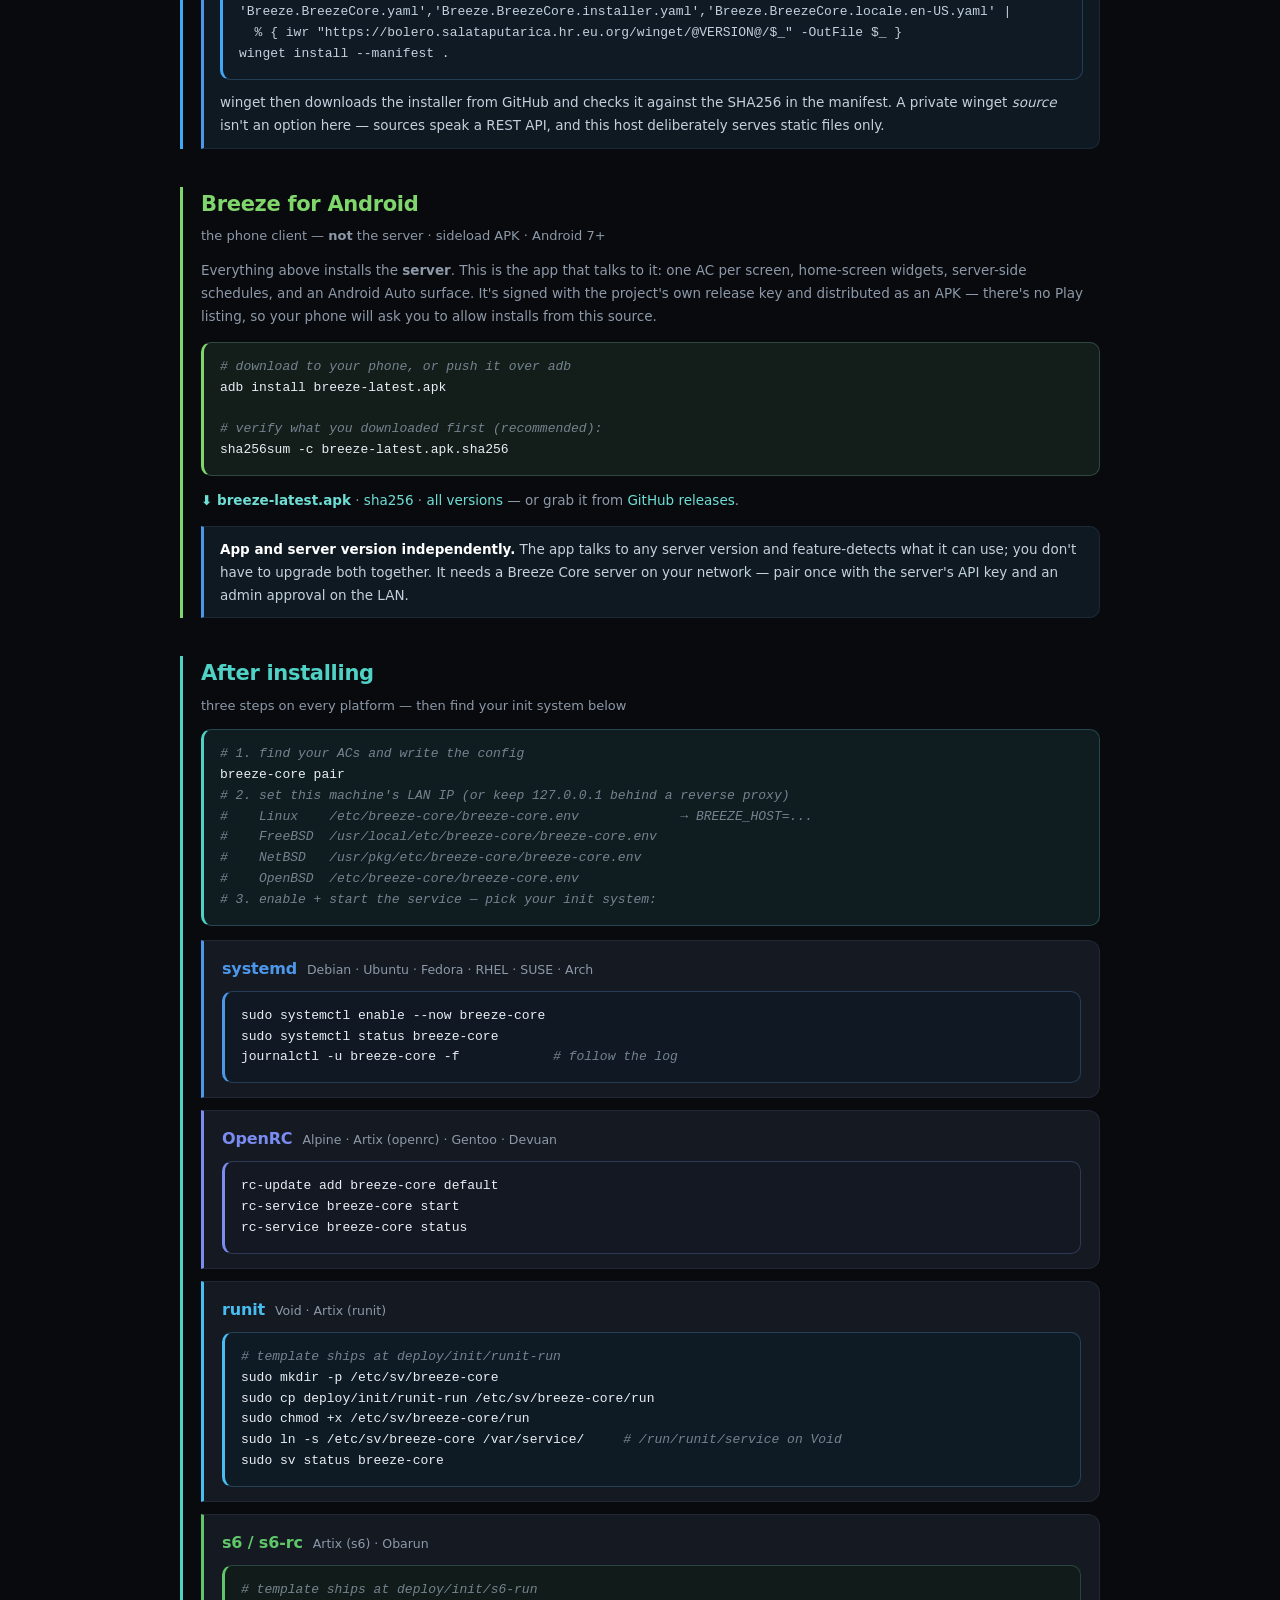
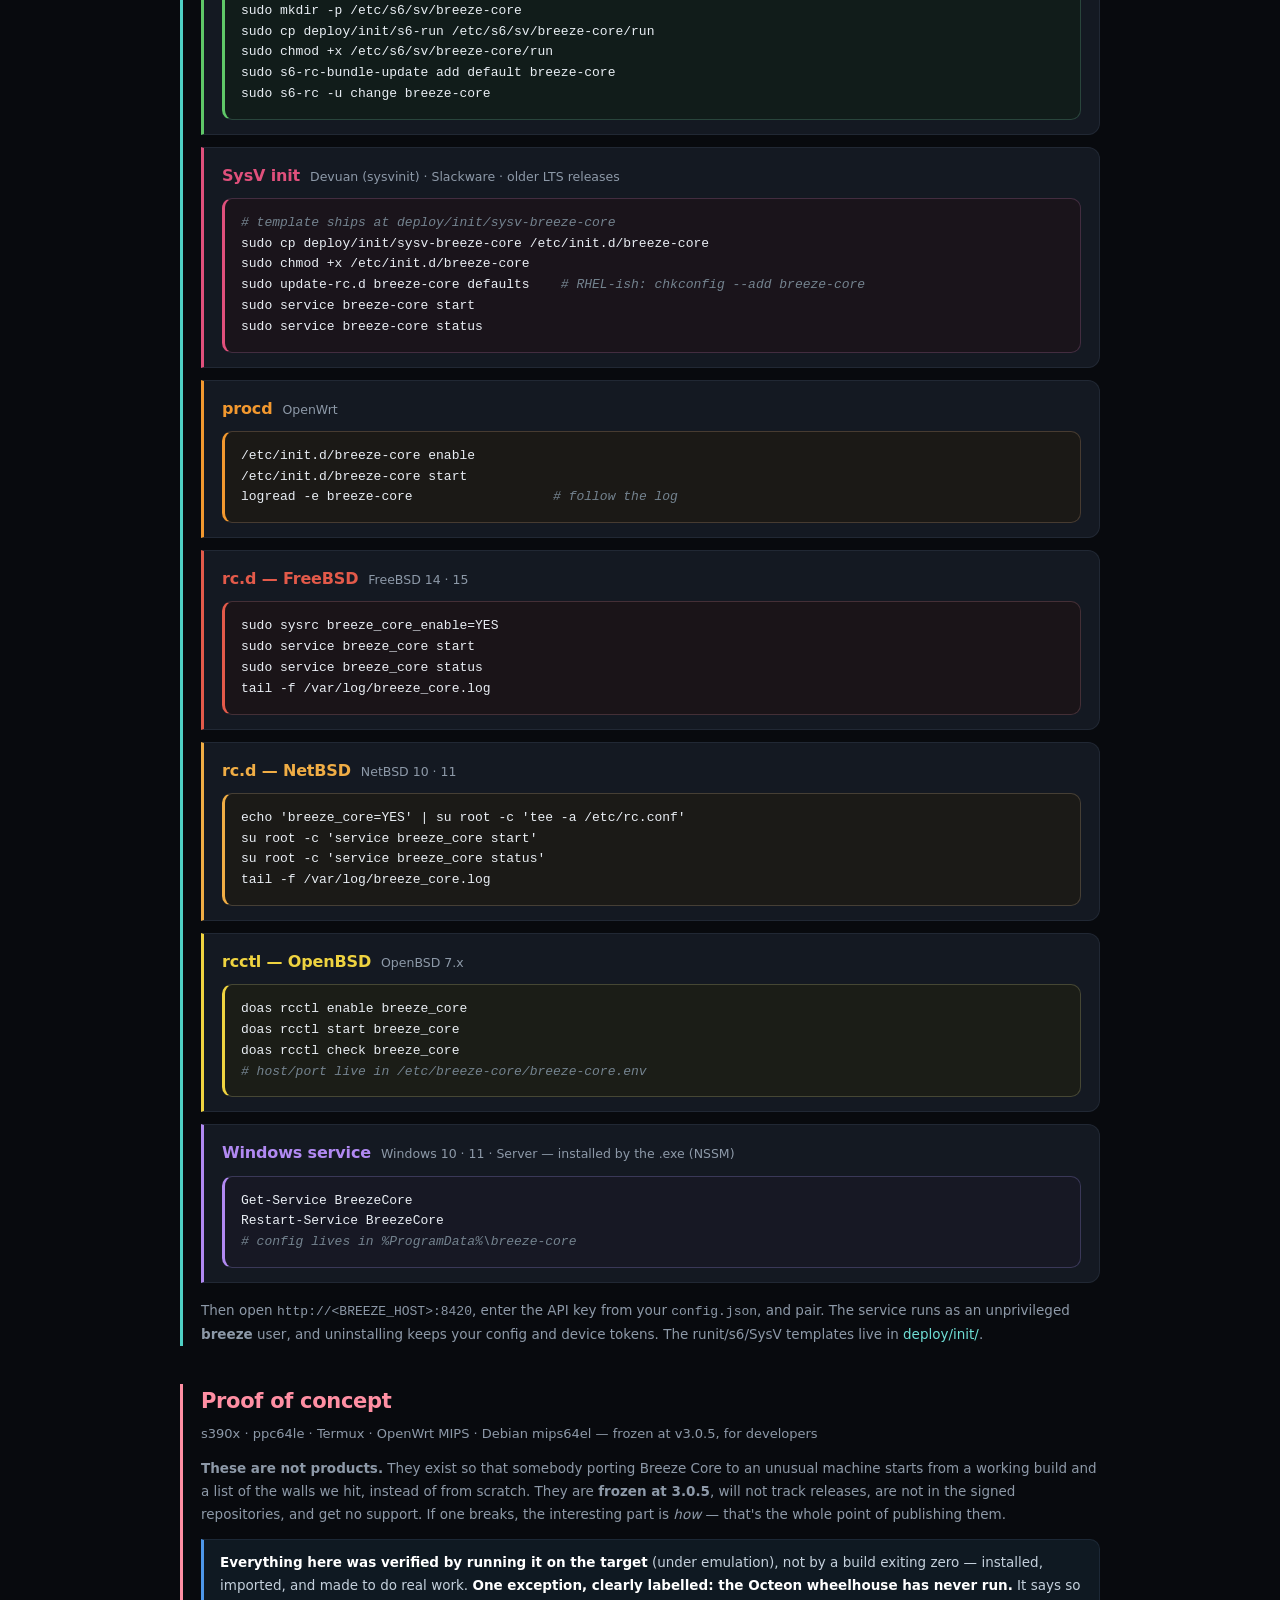
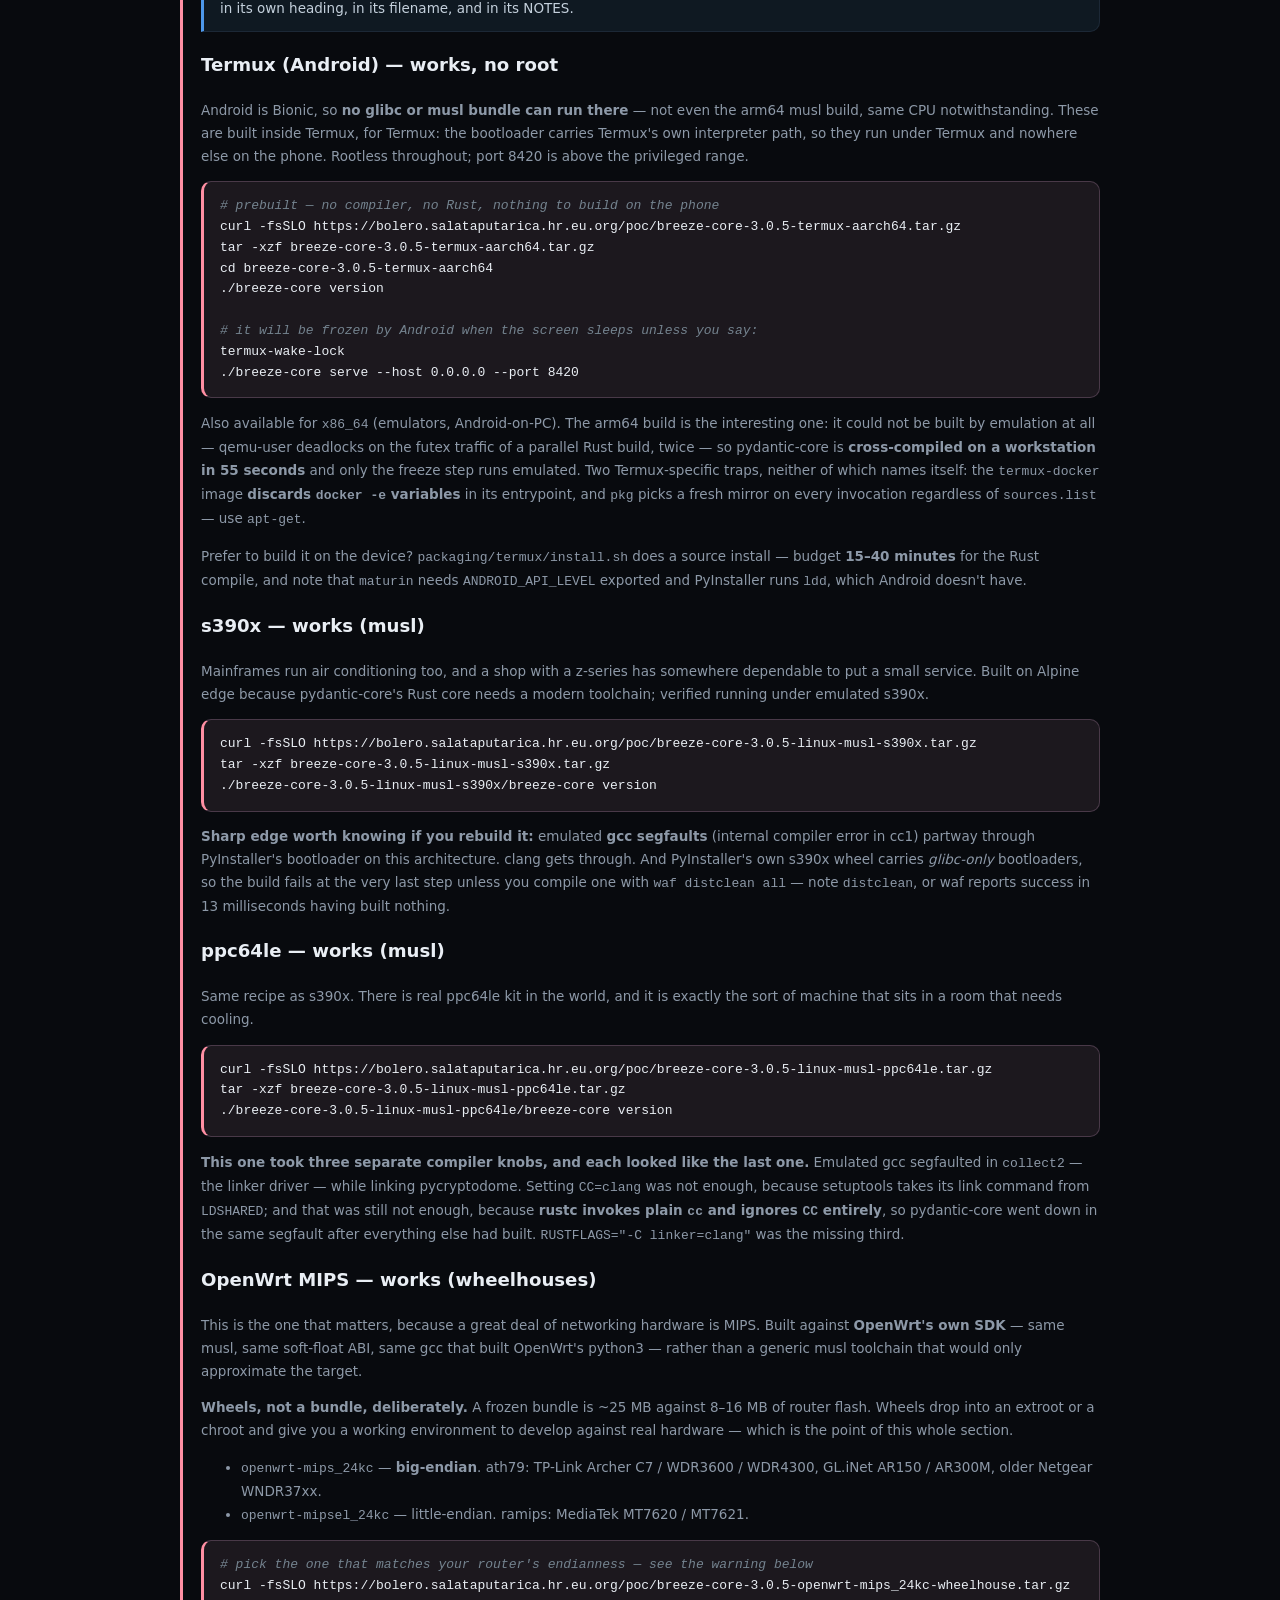
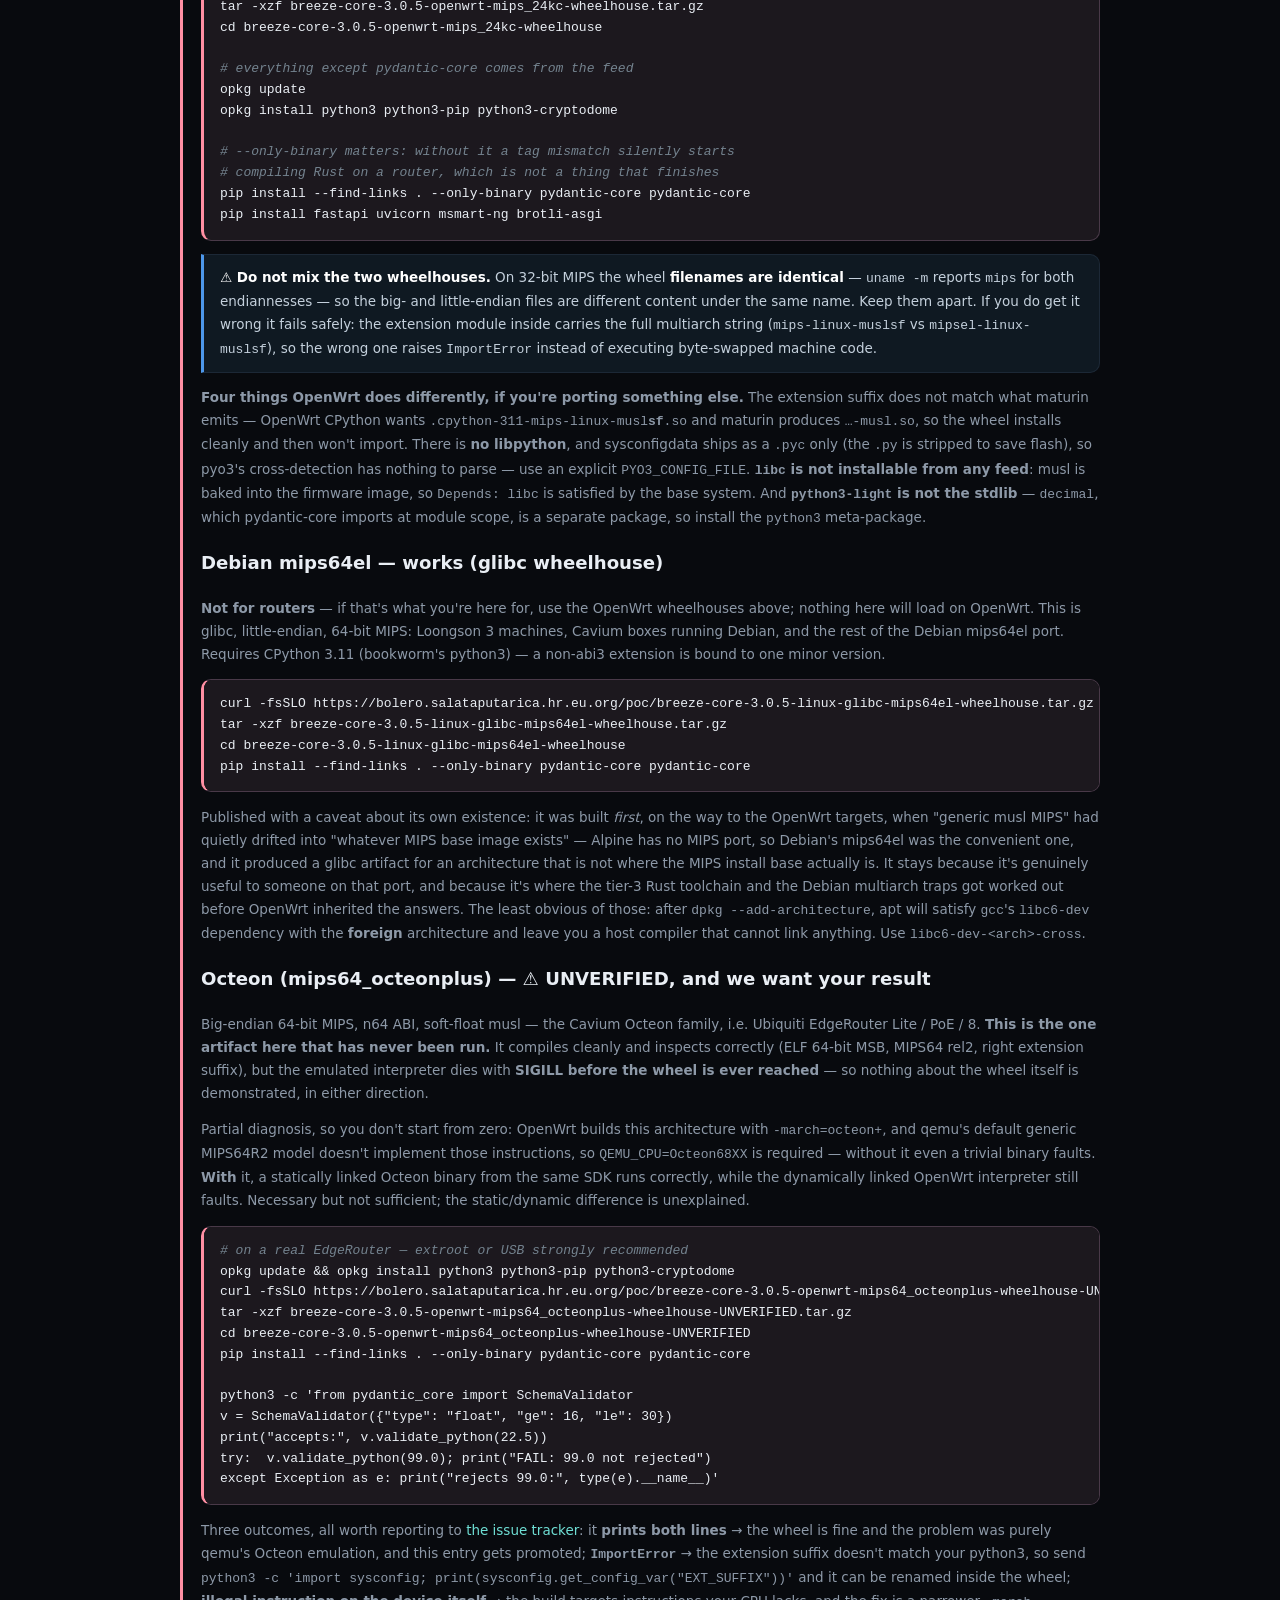
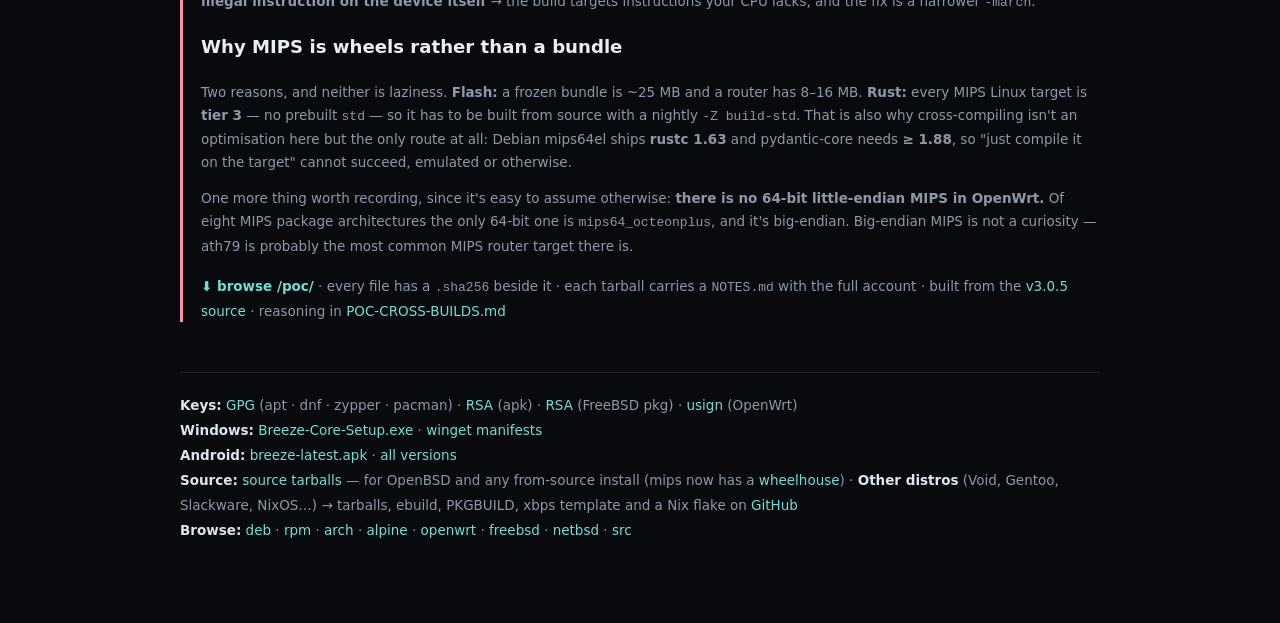
==== commit 9e3d2e4a: "repo page: correct the stale "no mips build" claim The OpenWrt section still said "No mips build - a" ====
--- a/packaging/repo/index.html
+++ b/packaging/repo/index.html
@@ -233,14 +233,9 @@
        your own: about <b>24 MB to fetch, ~51–63 MB installed</b> (a private Python runtime and every
        dependency, so there's nothing else to install). That means x86 boxes, NAS/RPi-class devices, or a
        router with <a href="https://openwrt.org/docs/guide-user/additional-software/extroot_configuration">extroot</a>.</p>
-    <div class="note joke"><b>No mips build — a genuinely mipsed opportunity.</b> 🥁 Two hard walls, not
-      laziness. The packages wrap a self-contained Python bundle built on <b>Alpine</b>, and Alpine
-      publishes no mips images at all (386, amd64, arm, arm64, ppc64le, s390x, and riscv64 since 3.20 —
-      never <code>mips_24kc</code> or <code>mipsel_24kc</code>), so there is nothing to build the musl
-      bundle <i>on</i>; and PyInstaller cannot cross-compile — it has to run on the target architecture.
-      Even past that, a typical mips router has 8–16 MB of flash, which loses to a 24 MB download before
-      you even reach the 51 MB installed. A small x86/ARM64 box beside the router beats fighting the flash;
-      or build from source with the <a href="/src/">source tarball</a> if the device has real storage.</div>
+    <div class="note joke"><b>No mips <i>package</i> — but the opportunity is no longer mipsed.</b> 🥁 There is now a <a href="#poc">MIPS wheelhouse</a> for OpenWrt — big-endian <code>mips_24kc</code> (ath79) and little-endian <code>mipsel_24kc</code> (ramips), built against OpenWrt’s own SDK and verified on a real router userland.
+      What there still is <i>not</i> is an <code>.ipk</code>, for reasons that have not changed: the packages wrap a self-contained Python bundle, <b>PyInstaller cannot cross-compile</b> — it has to run on the target — and Alpine publishes no mips images to run it on (386, amd64, arm, arm64, ppc64le, s390x, and riscv64 since 3.20 — never <code>mips_24kc</code> or <code>mipsel_24kc</code>).
+      And even past that, a typical mips router has 8–16 MB of flash, which loses to a 24 MB download before you reach the 51 MB installed. That is exactly why the MIPS deliverable is <b>wheels you pip-install into an extroot</b> rather than a bundle. A small x86/ARM64 box beside the router still beats fighting the flash.</div>
     <div class="note"><b>RISC-V is here.</b> <code>riscv64</code> ships as a <b>musl</b> build — install it
       from the <a href="#alpine">Alpine</a> section above, same as any other arch. Expect it to land
       <b>last of any architecture</b> on future releases and to lag the version at the top of this page:
@@ -663,7 +658,7 @@
     <a href="/winget/">winget manifests</a><br>
     <b>Android:</b> <a href="/android/breeze-latest.apk">breeze-latest.apk</a> ·
     <a href="/android/">all versions</a><br>
-    <b>Source:</b> <a href="/src/">source tarballs</a> — for OpenBSD, mips, and any from-source install ·
+    <b>Source:</b> <a href="/src/">source tarballs</a> — for OpenBSD and any from-source install (mips now has a <a href="#poc">wheelhouse</a>) ·
     <b>Other distros</b> (Void, Gentoo, Slackware, NixOS…) → tarballs, ebuild, PKGBUILD, xbps template and a
     Nix flake on <a href="https://github.com/monikapurpl3/breeze-core/blob/main/docs/PACKAGES.md">GitHub</a><br>
     <b>Browse:</b> <a href="/deb/">deb</a> · <a href="/rpm/">rpm</a> · <a href="/arch/">arch</a> ·
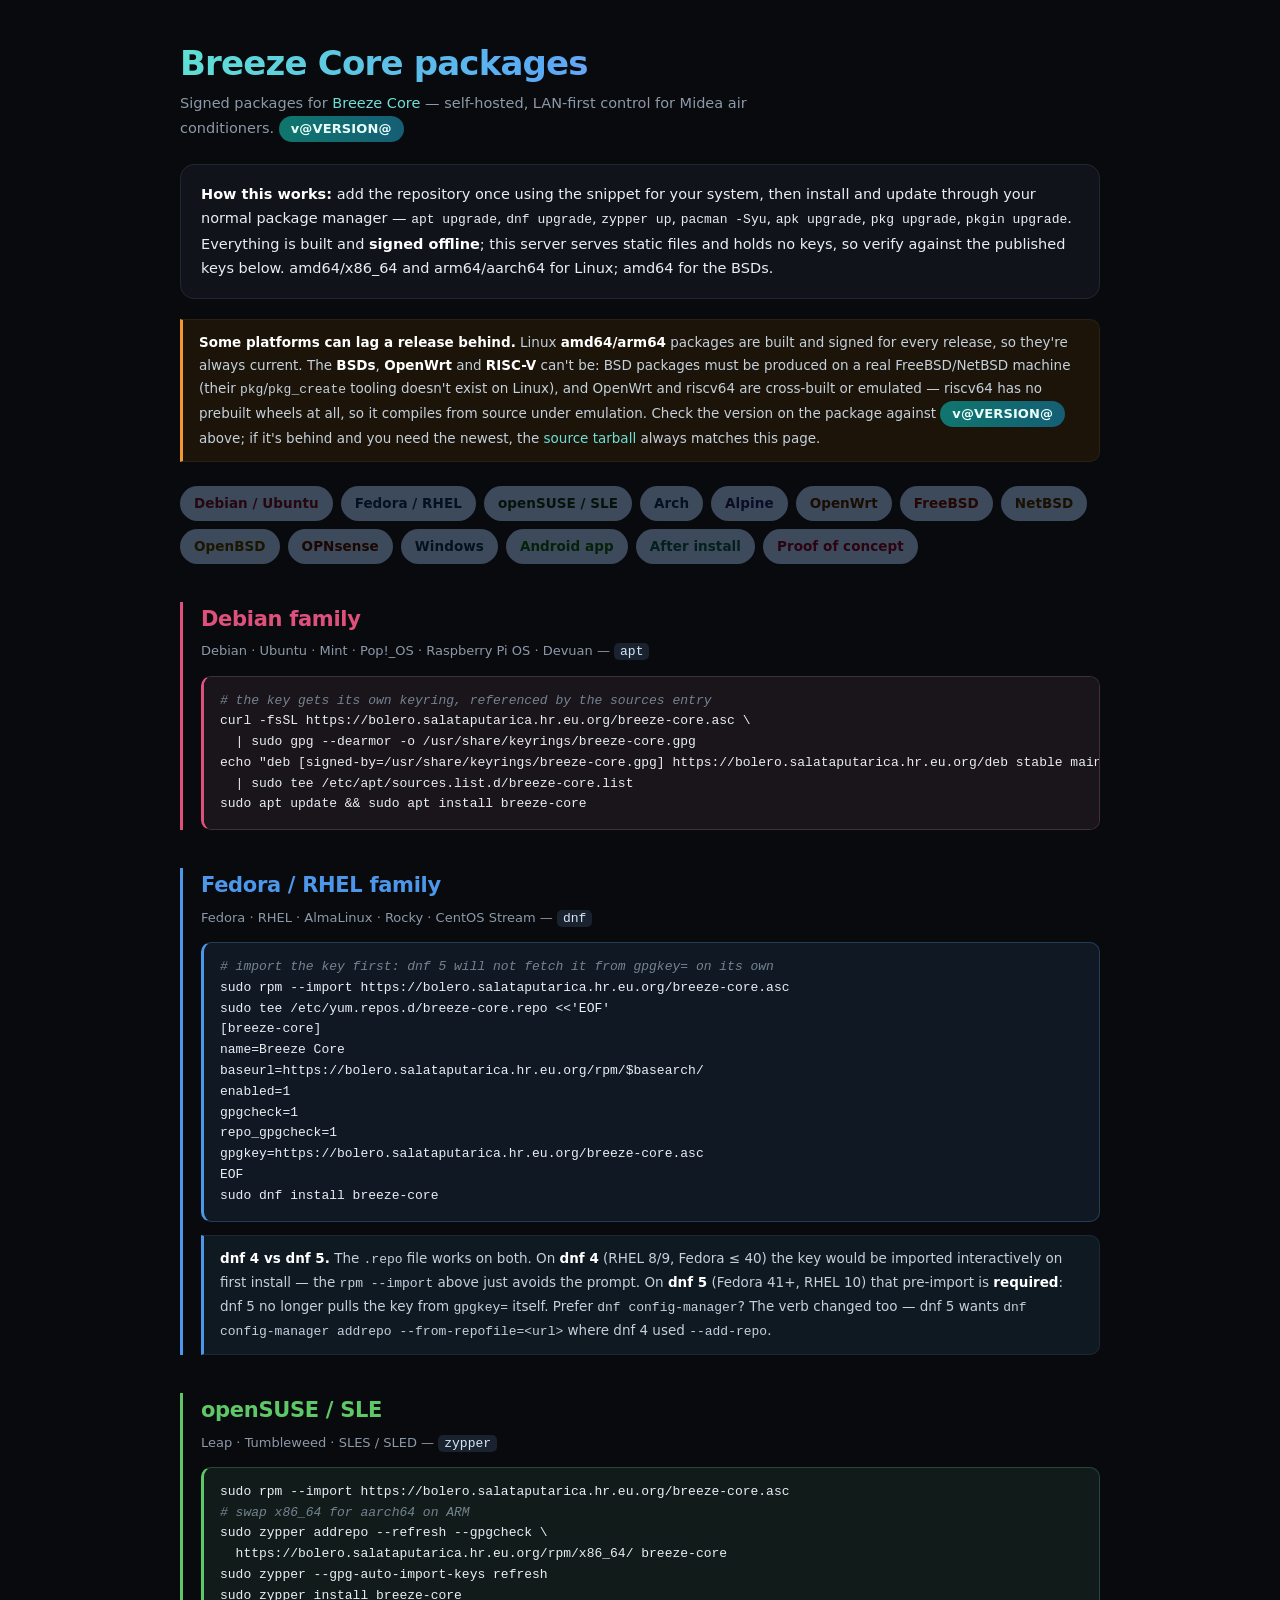
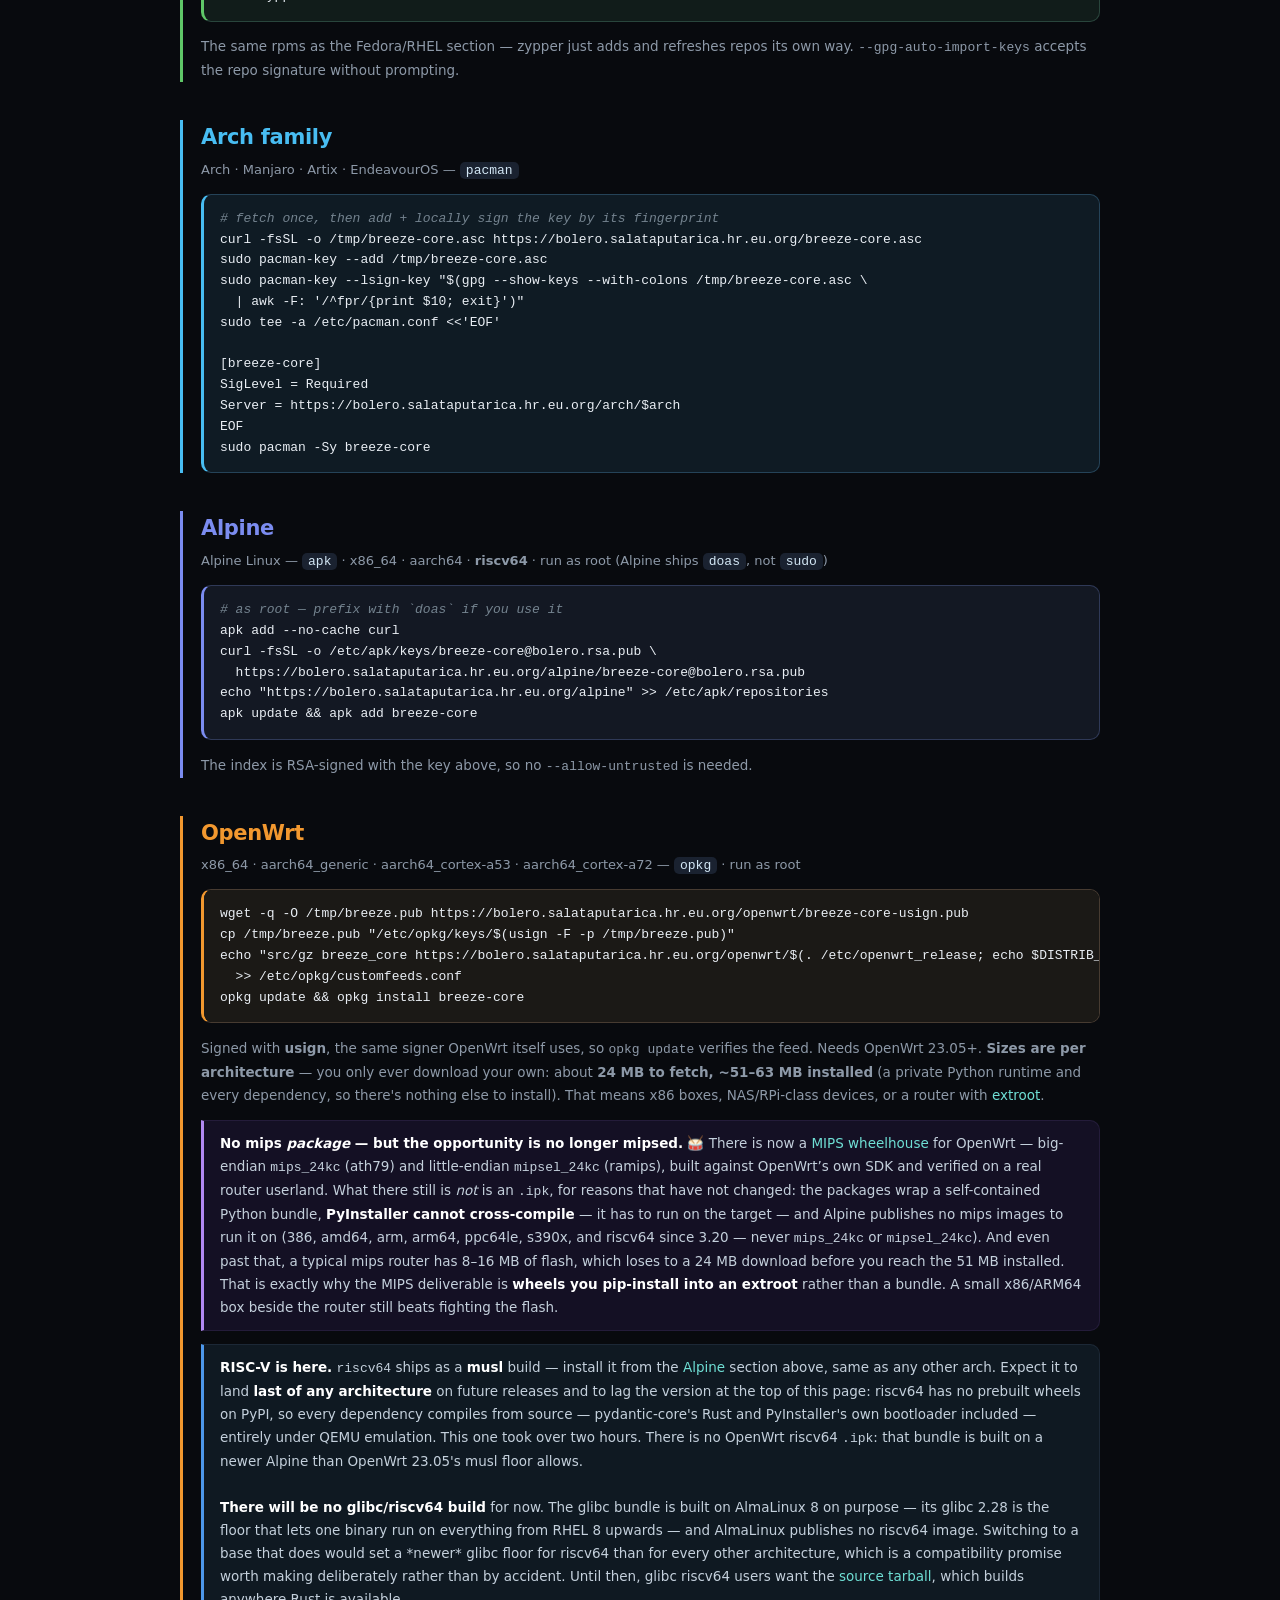
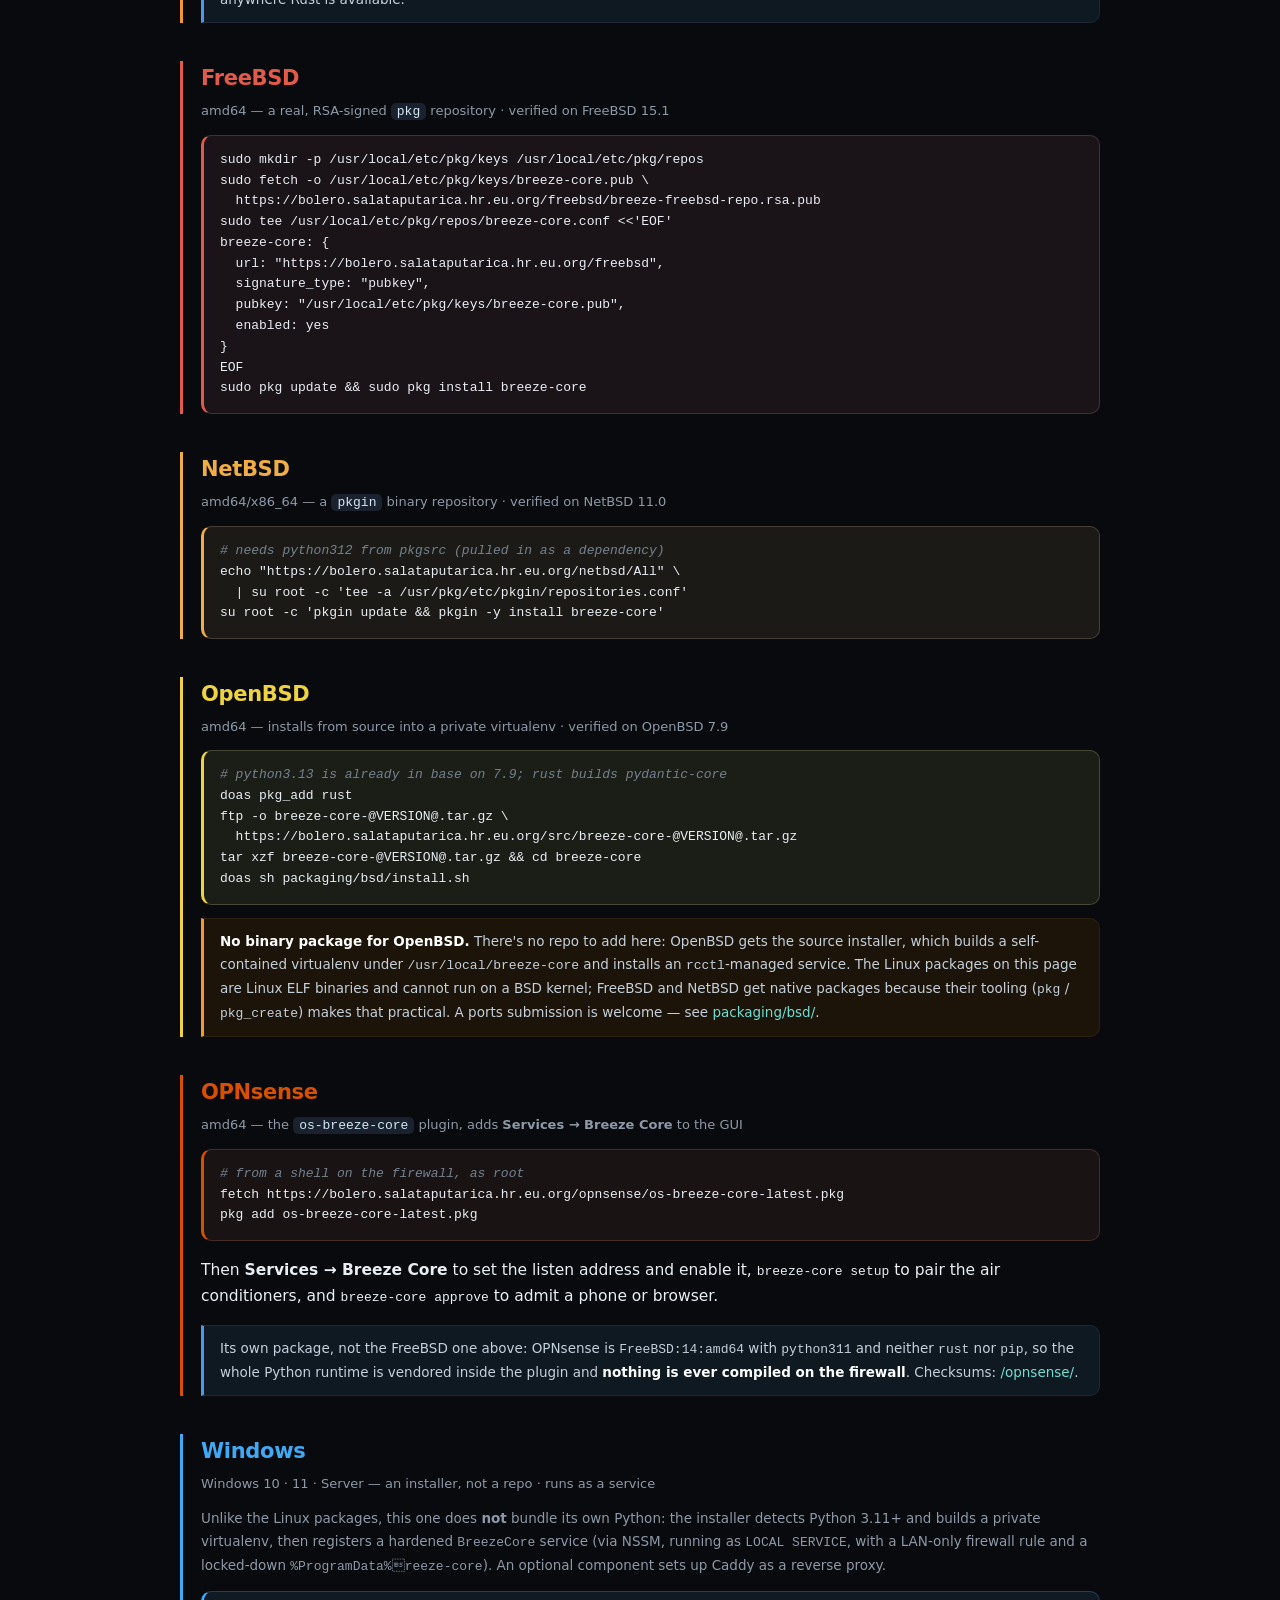
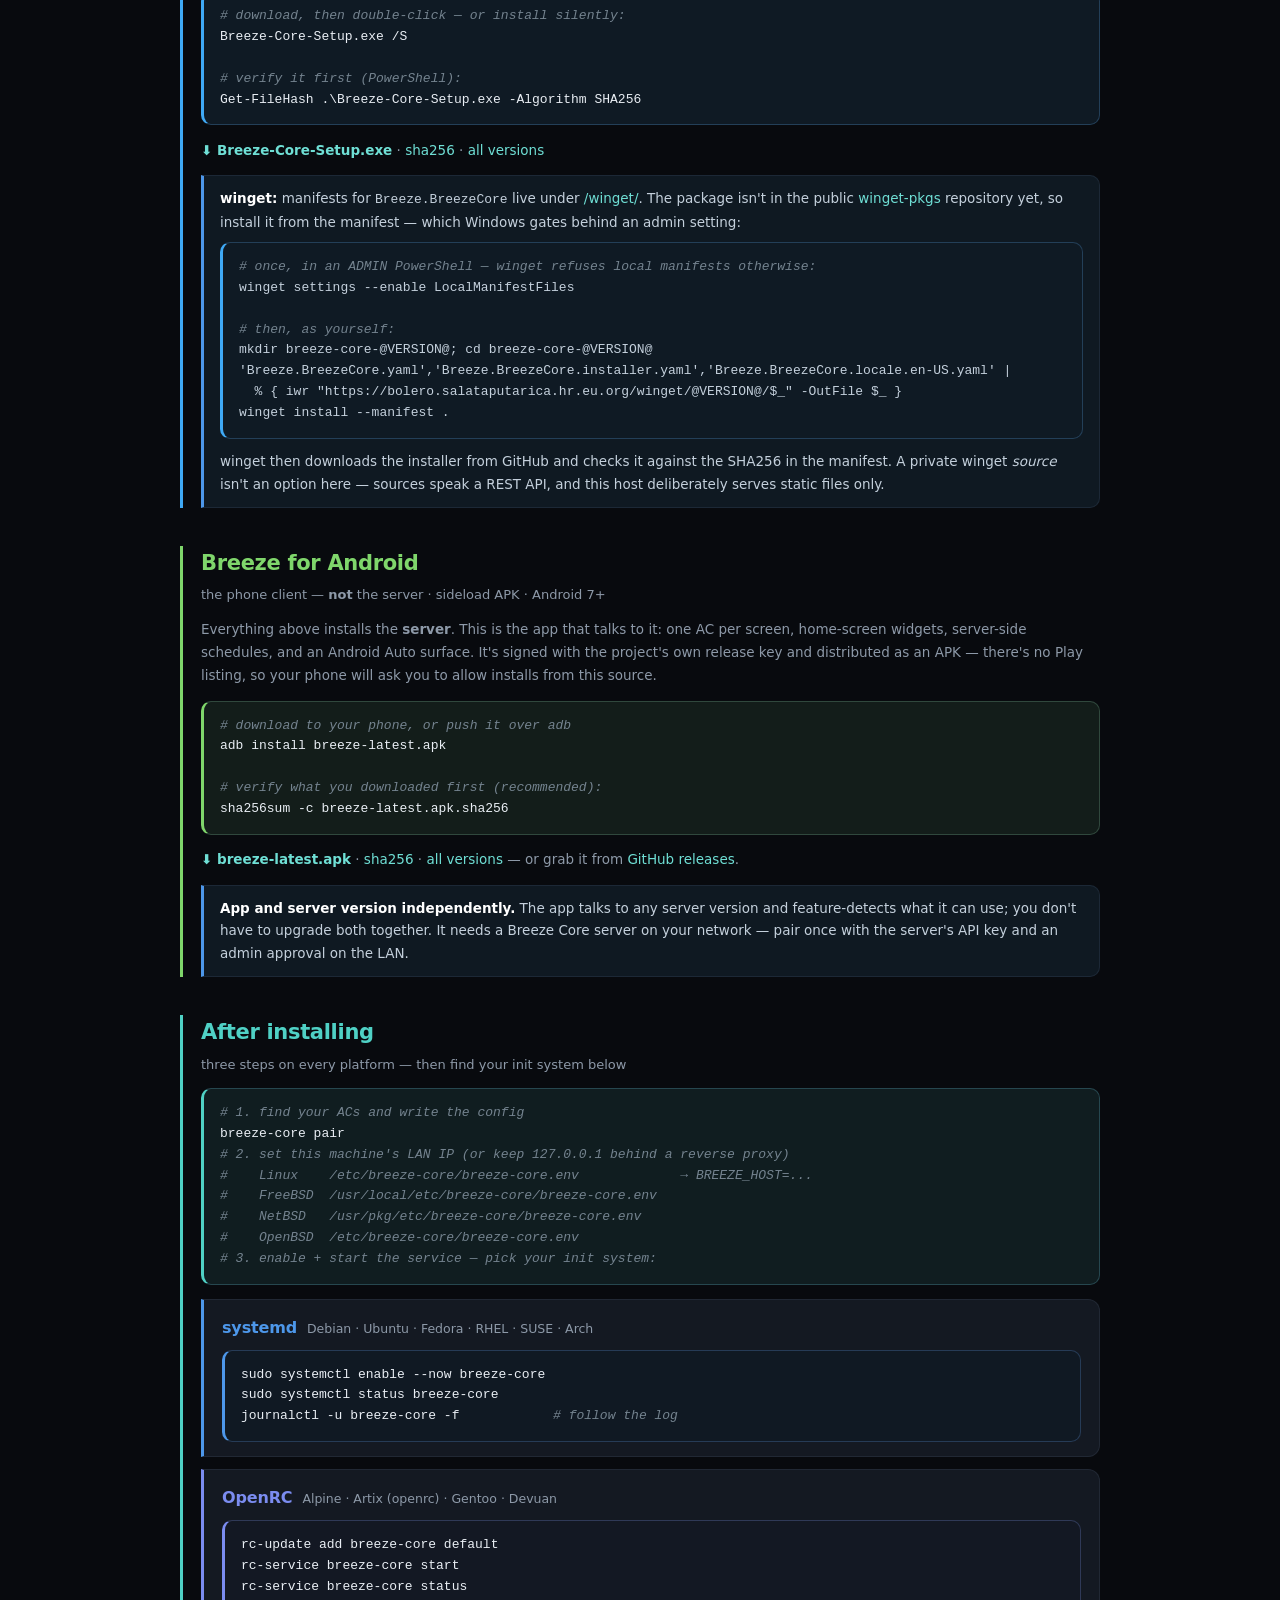
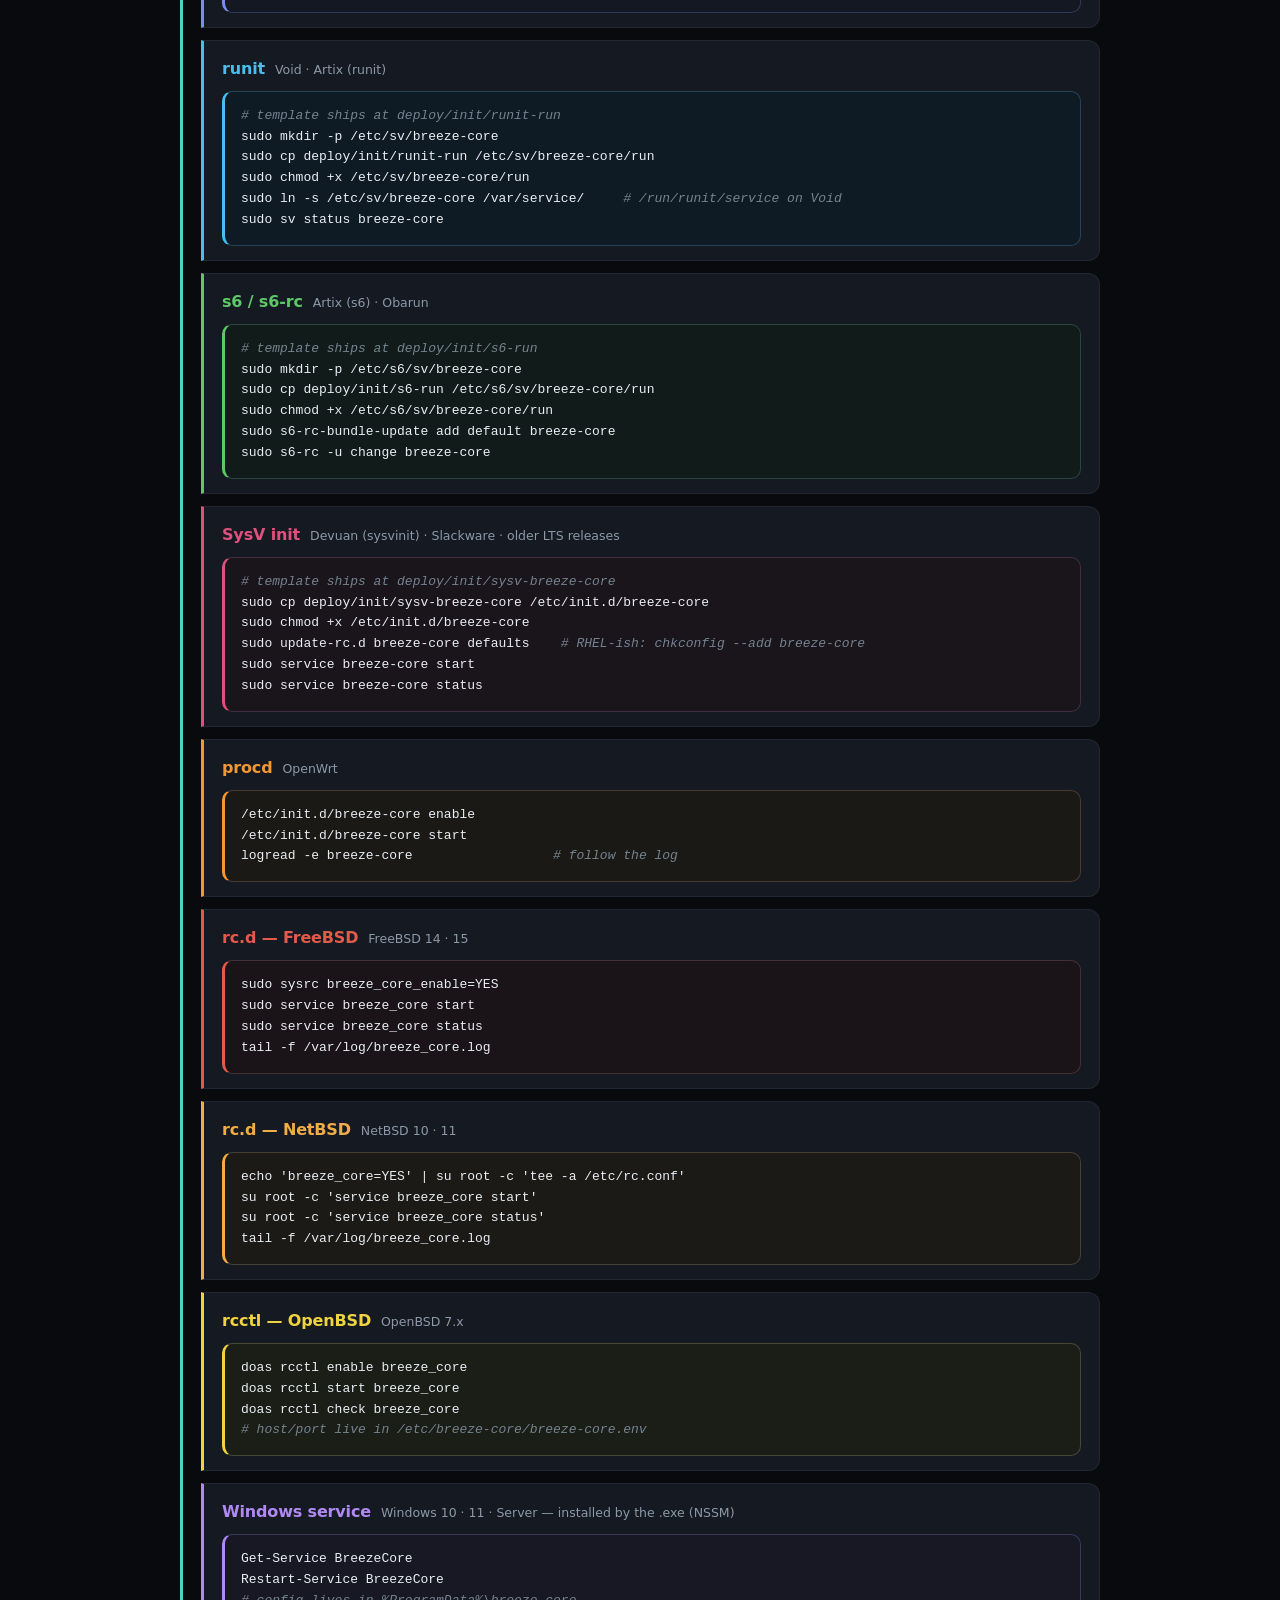
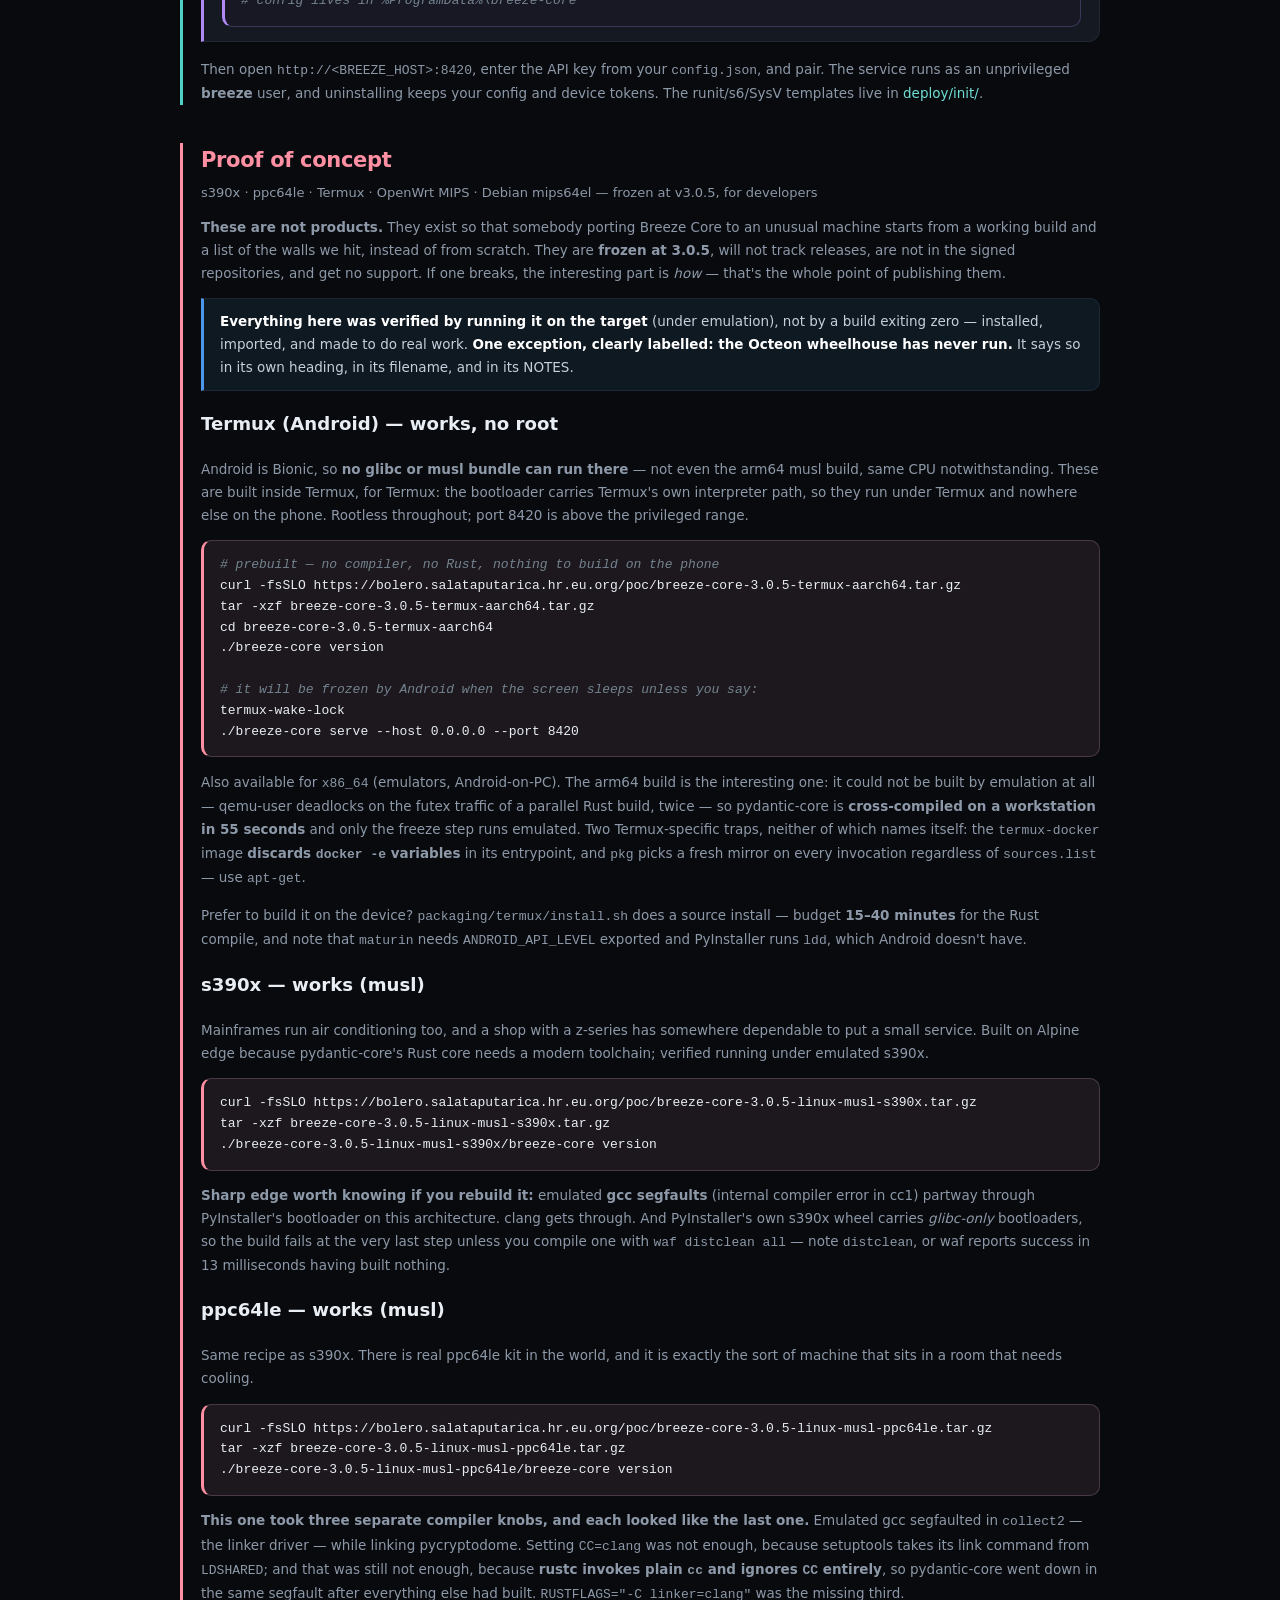
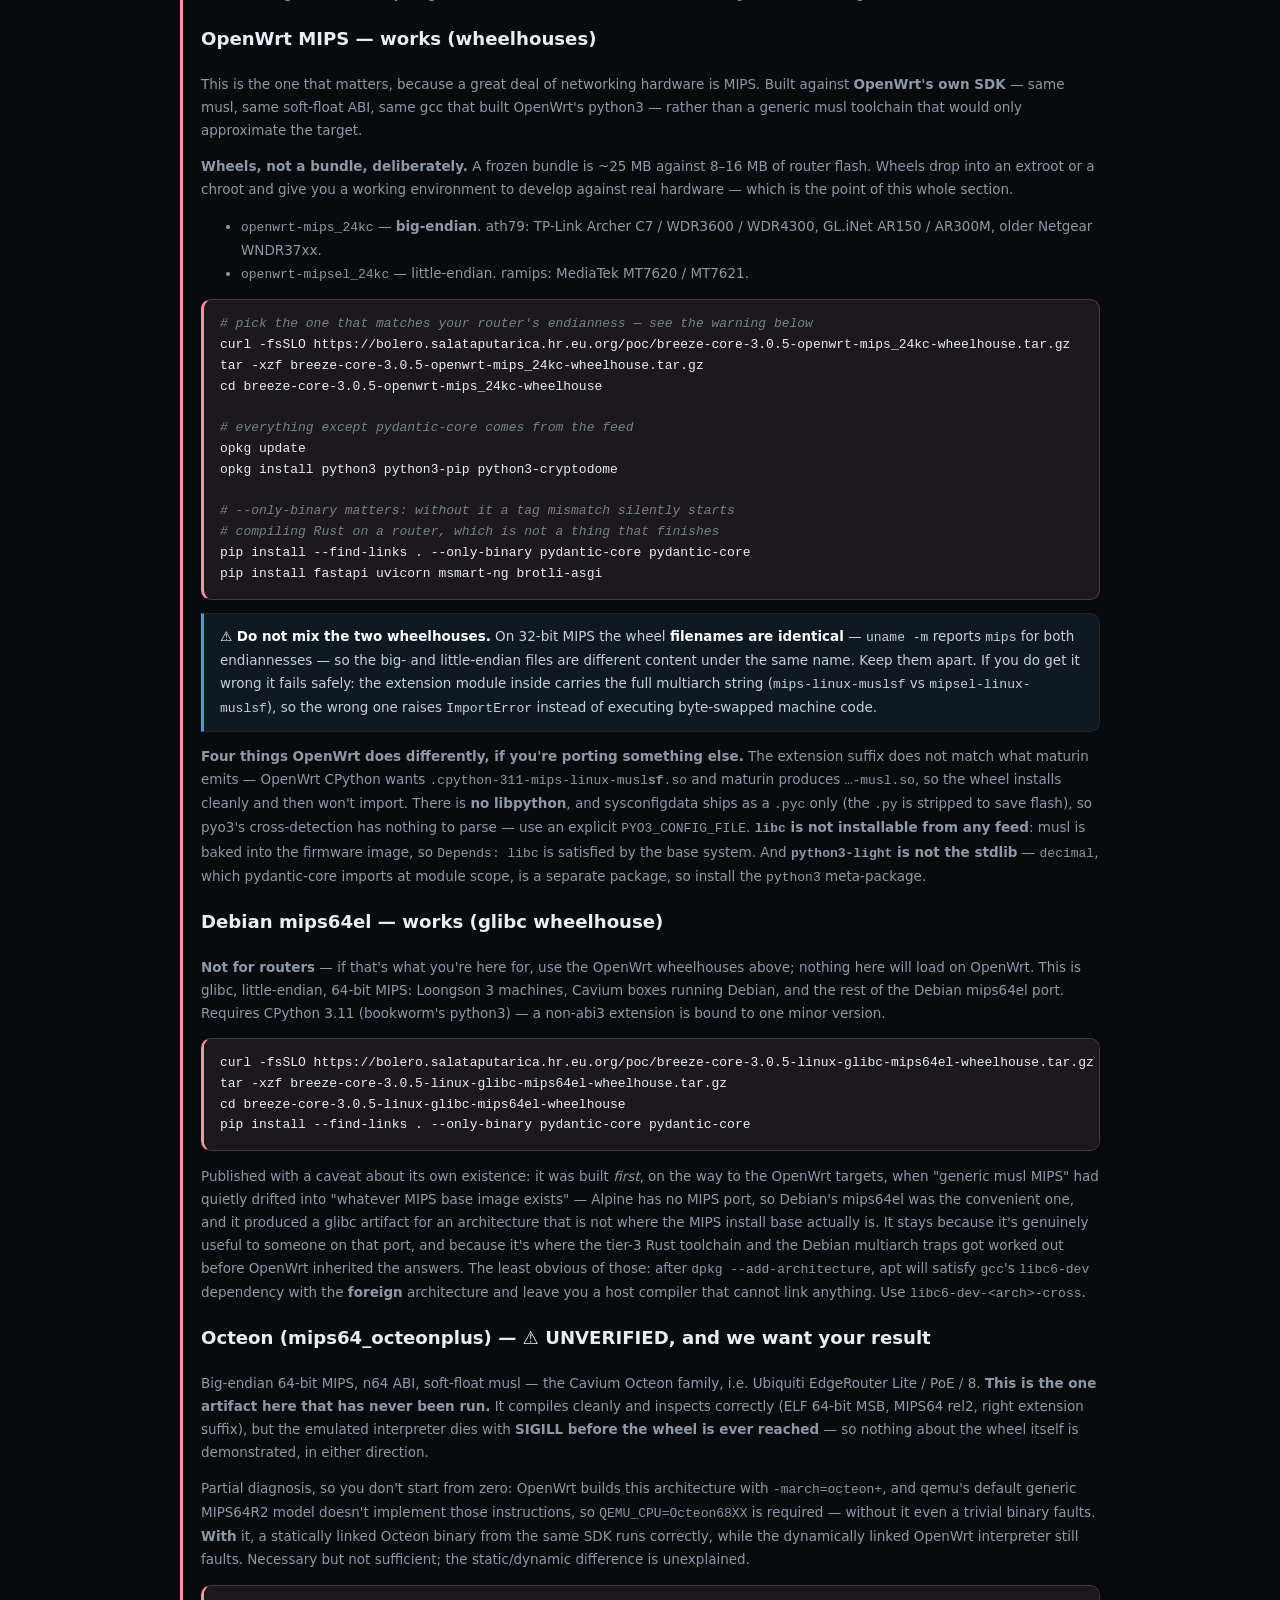
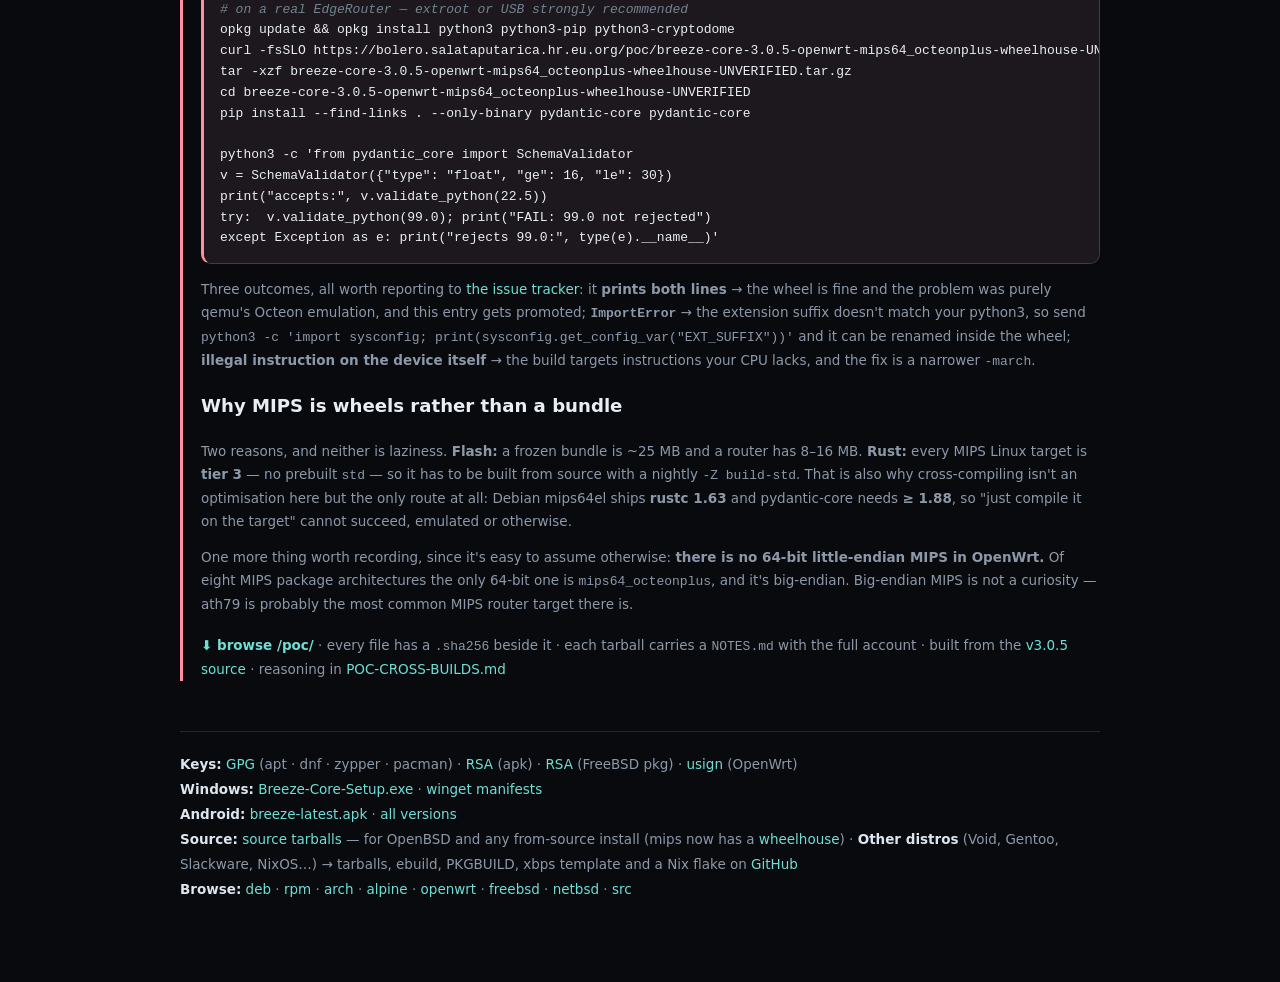
==== commit 7d2a2c48: "Publish the OPNsense plugin: bolero /opnsense/ + landing page section Tier 1 means it actually ships" ====
--- a/packaging/repo/index.html
+++ b/packaging/repo/index.html
@@ -22,7 +22,7 @@
     /* one colour per package family — drives its rule, heading, code tint */
     --deb:#e0507c; --rpm:#4d97ea; --suse:#5fc768; --arch:#48bdf2;
     --alpine:#7b8cf0; --owrt:#f2982f; --fbsd:#e35a4a; --nbsd:#f0ad45;
-    --obsd:#efd340; --after:#4fd1c5; --src:#b189f2; --droid:#7fd66b; --win:#3fa9f5; --poc:#ff8fa3;
+    --obsd:#efd340; --after:#4fd1c5; --src:#b189f2; --droid:#7fd66b; --win:#3fa9f5; --poc:#ff8fa3; --opn:#d94f00;
   }
   *{box-sizing:border-box}
   html{-webkit-text-size-adjust:100%}
@@ -60,6 +60,7 @@
   .t-droid{background:var(--droid);color:#06210a!important}
   .t-win{background:var(--win);color:#03121f!important}
   .t-poc{background:var(--poc);color:#2b0410!important}
+    .t-opn{background:var(--opn);color:#1b0700!important}
 
   section{margin-top:38px;border-left:3px solid var(--c,#3d4a5c);padding-left:18px}
   section>h2{font-family:var(--display);font-size:21px;font-weight:650;
@@ -138,6 +139,7 @@
     <a class="t-fbsd" href="#freebsd">FreeBSD</a>
     <a class="t-nbsd" href="#netbsd">NetBSD</a>
     <a class="t-obsd" href="#openbsd">OpenBSD</a>
+    <a class="t-opn" href="#opnsense">OPNsense</a>
     <a class="t-win" href="#windows">Windows</a>
     <a class="t-droid" href="#android">Android app</a>
     <a class="t-after" href="#after">After install</a>
@@ -295,6 +297,22 @@
       <a href="https://github.com/monikapurpl3/breeze-core/tree/main/packaging/bsd">packaging/bsd/</a>.</div>
   </section>
 
+  <section id="opnsense" style="--c:var(--opn)">
+    <h2>OPNsense</h2>
+    <span class="who">amd64 — the <code>os-breeze-core</code> plugin, adds <b>Services → Breeze Core</b> to the GUI</span>
+<pre><span class="c"># from a shell on the firewall, as root</span>
+fetch https://bolero.salataputarica.hr.eu.org/opnsense/os-breeze-core-latest.pkg
+pkg add os-breeze-core-latest.pkg</pre>
+    <p>Then <b>Services → Breeze Core</b> to set the listen address and enable it,
+      <code>breeze-core setup</code> to pair the air conditioners, and
+      <code>breeze-core approve</code> to admit a phone or browser.</p>
+    <div class="note">Its own package, not the FreeBSD one above: OPNsense is
+      <code>FreeBSD:14:amd64</code> with <code>python311</code> and neither <code>rust</code> nor
+      <code>pip</code>, so the whole Python runtime is vendored inside the plugin and
+      <b>nothing is ever compiled on the firewall</b>. Checksums:
+      <a href="/opnsense/">/opnsense/</a>.</div>
+  </section>
+
   <section id="windows" style="--c:var(--win)">
     <h2>Windows</h2>
     <span class="who">Windows 10 · 11 · Server — an installer, not a repo · runs as a service</span>
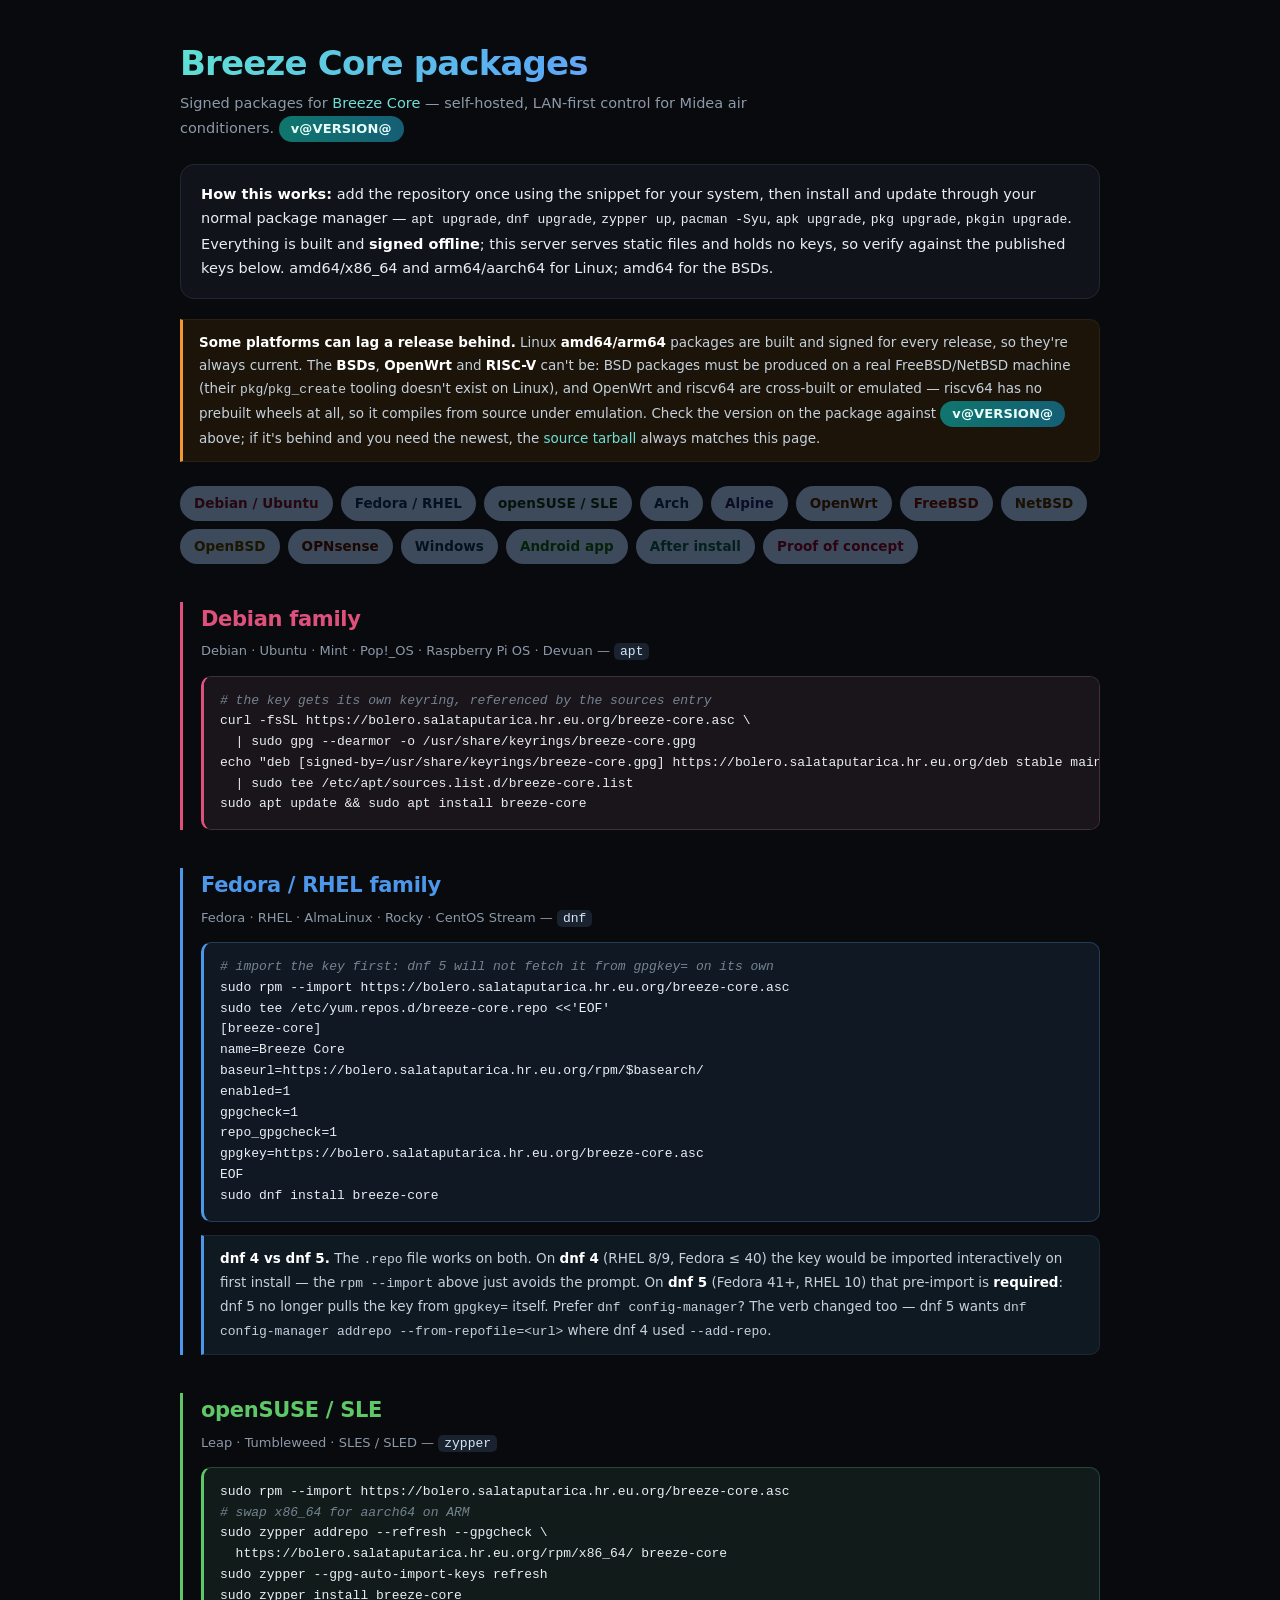
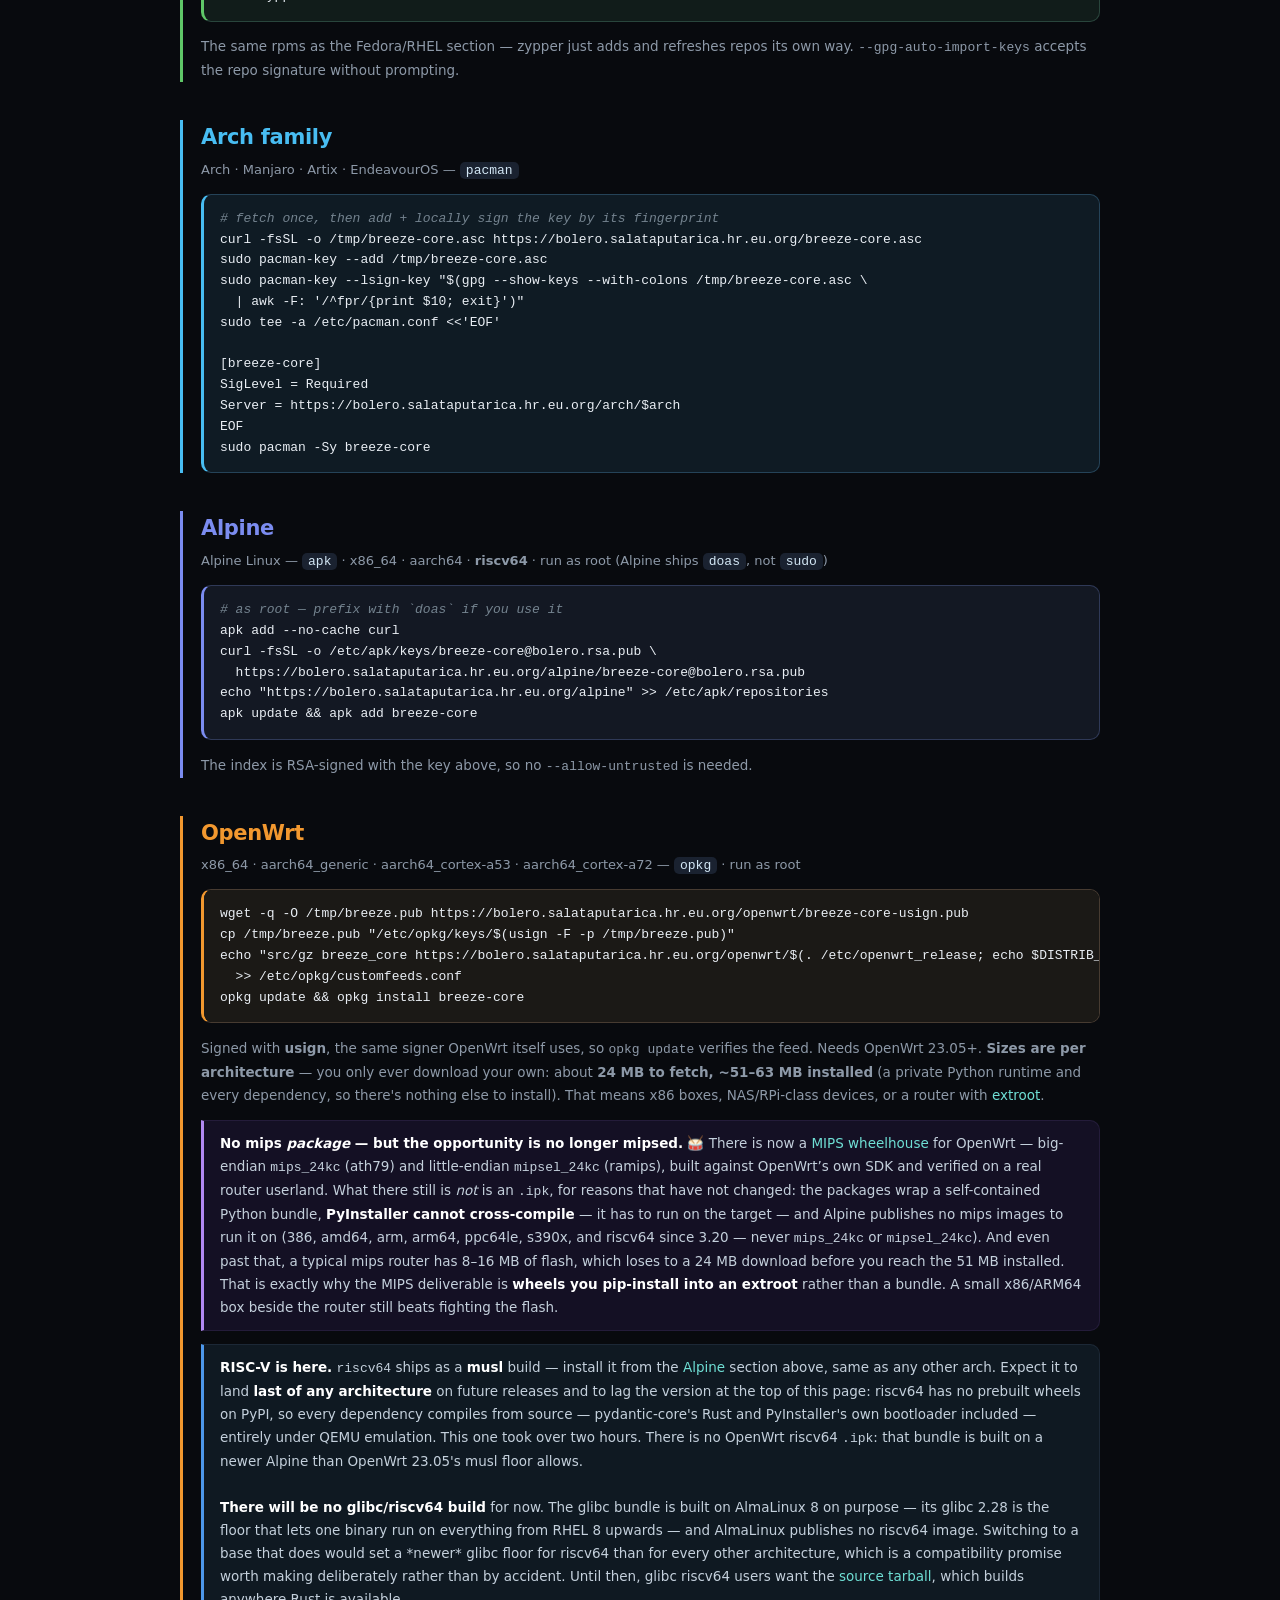
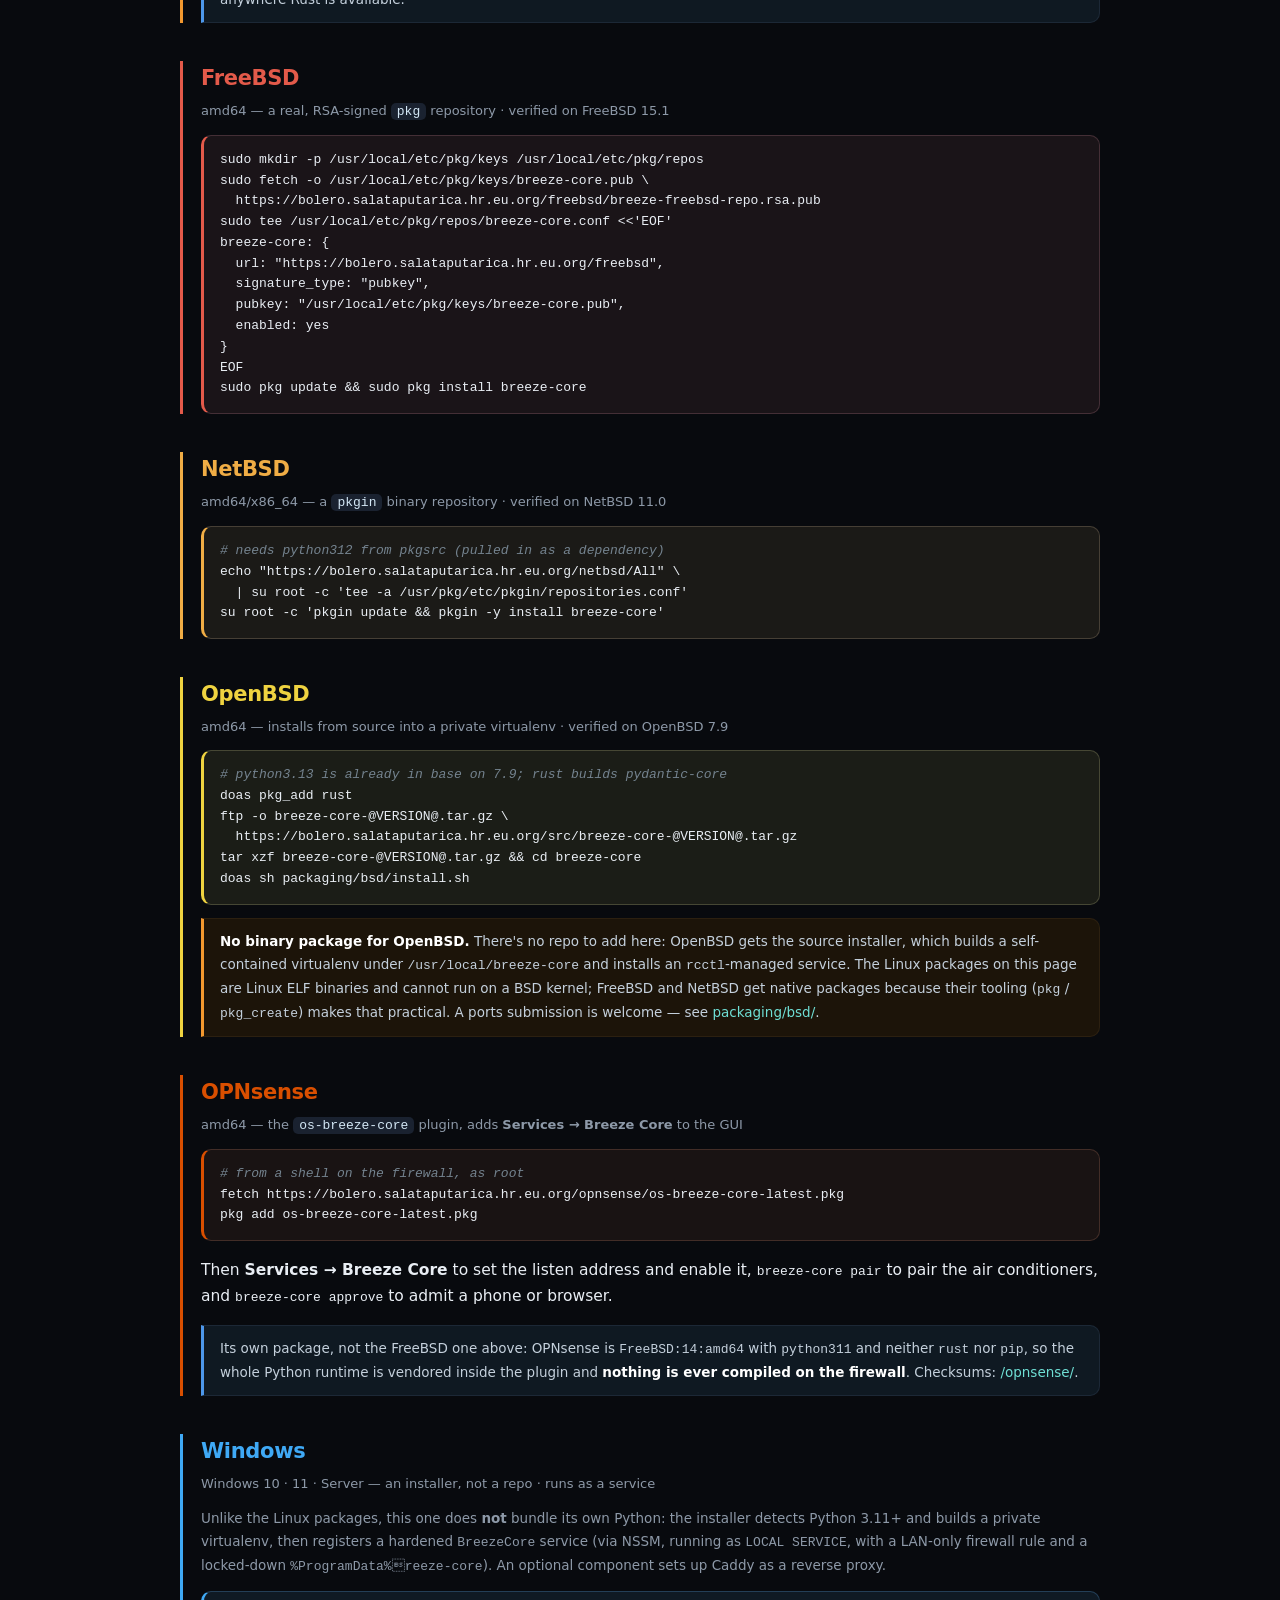
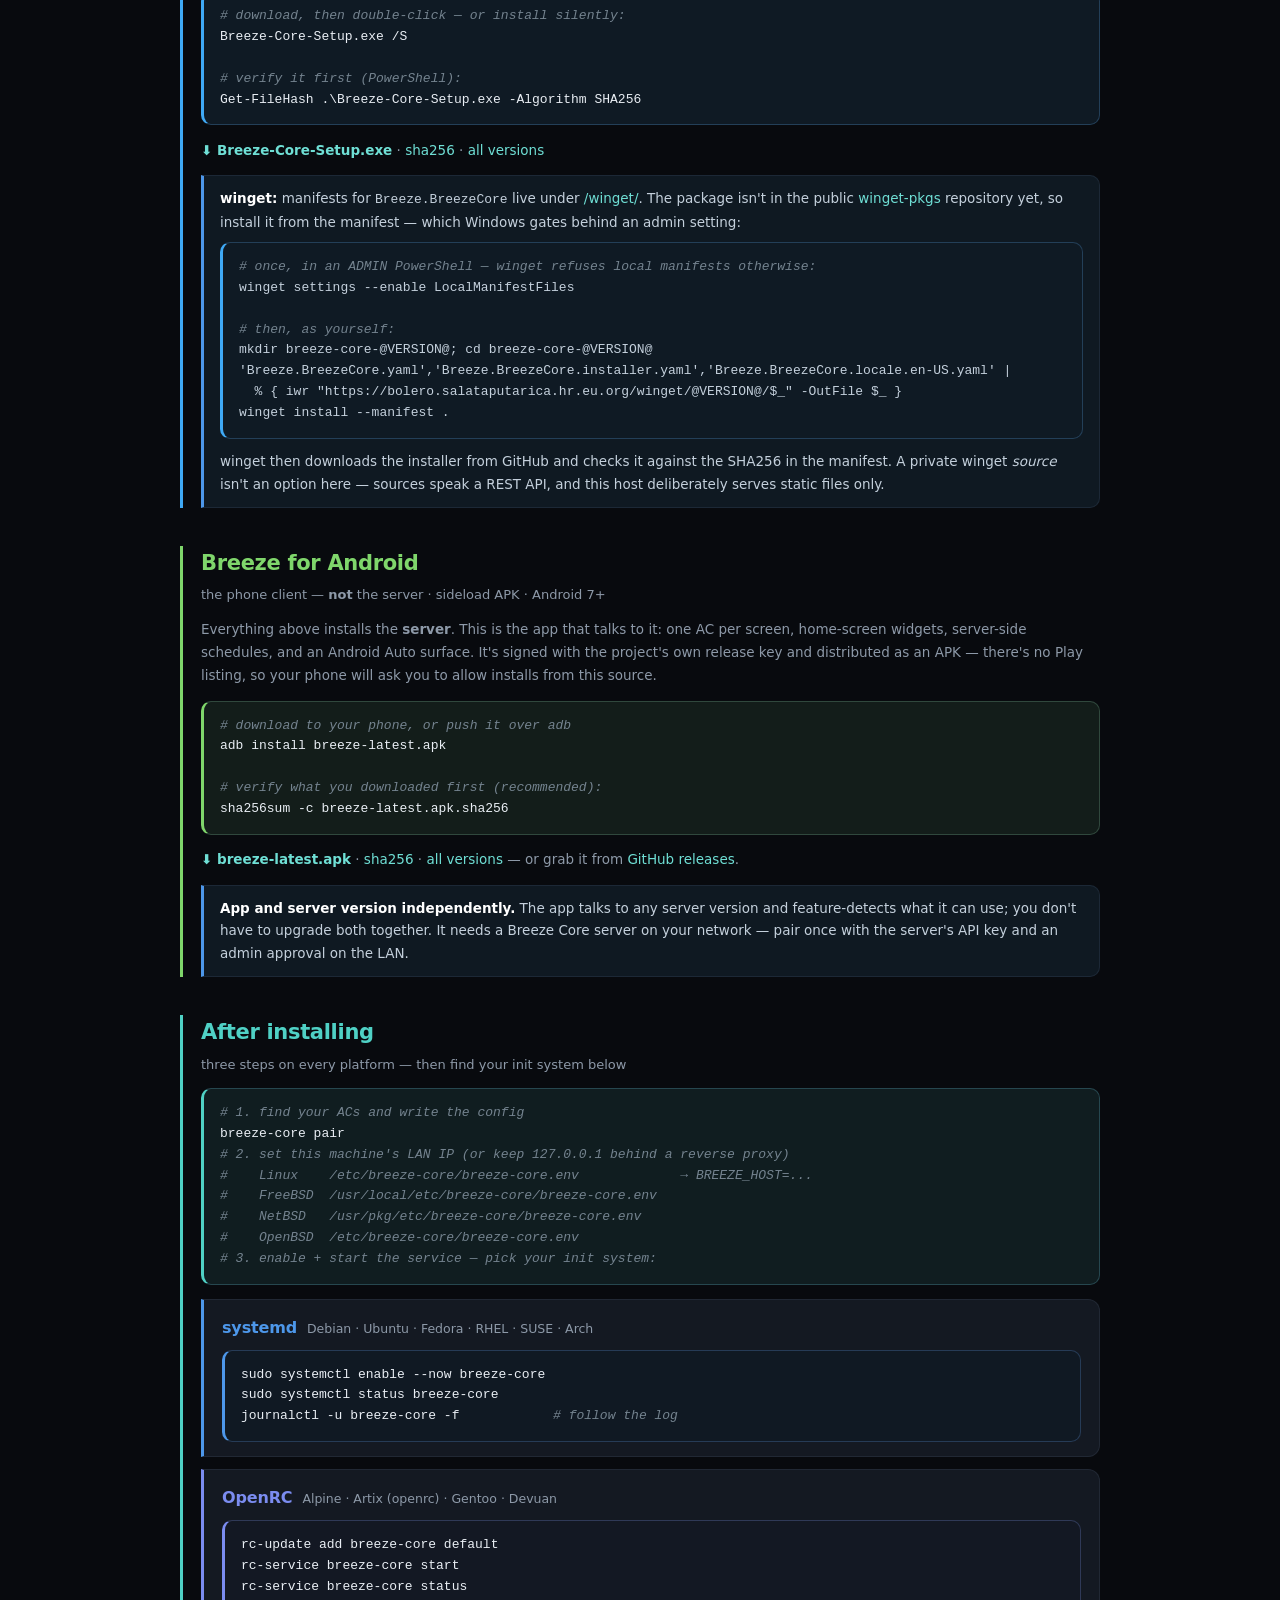
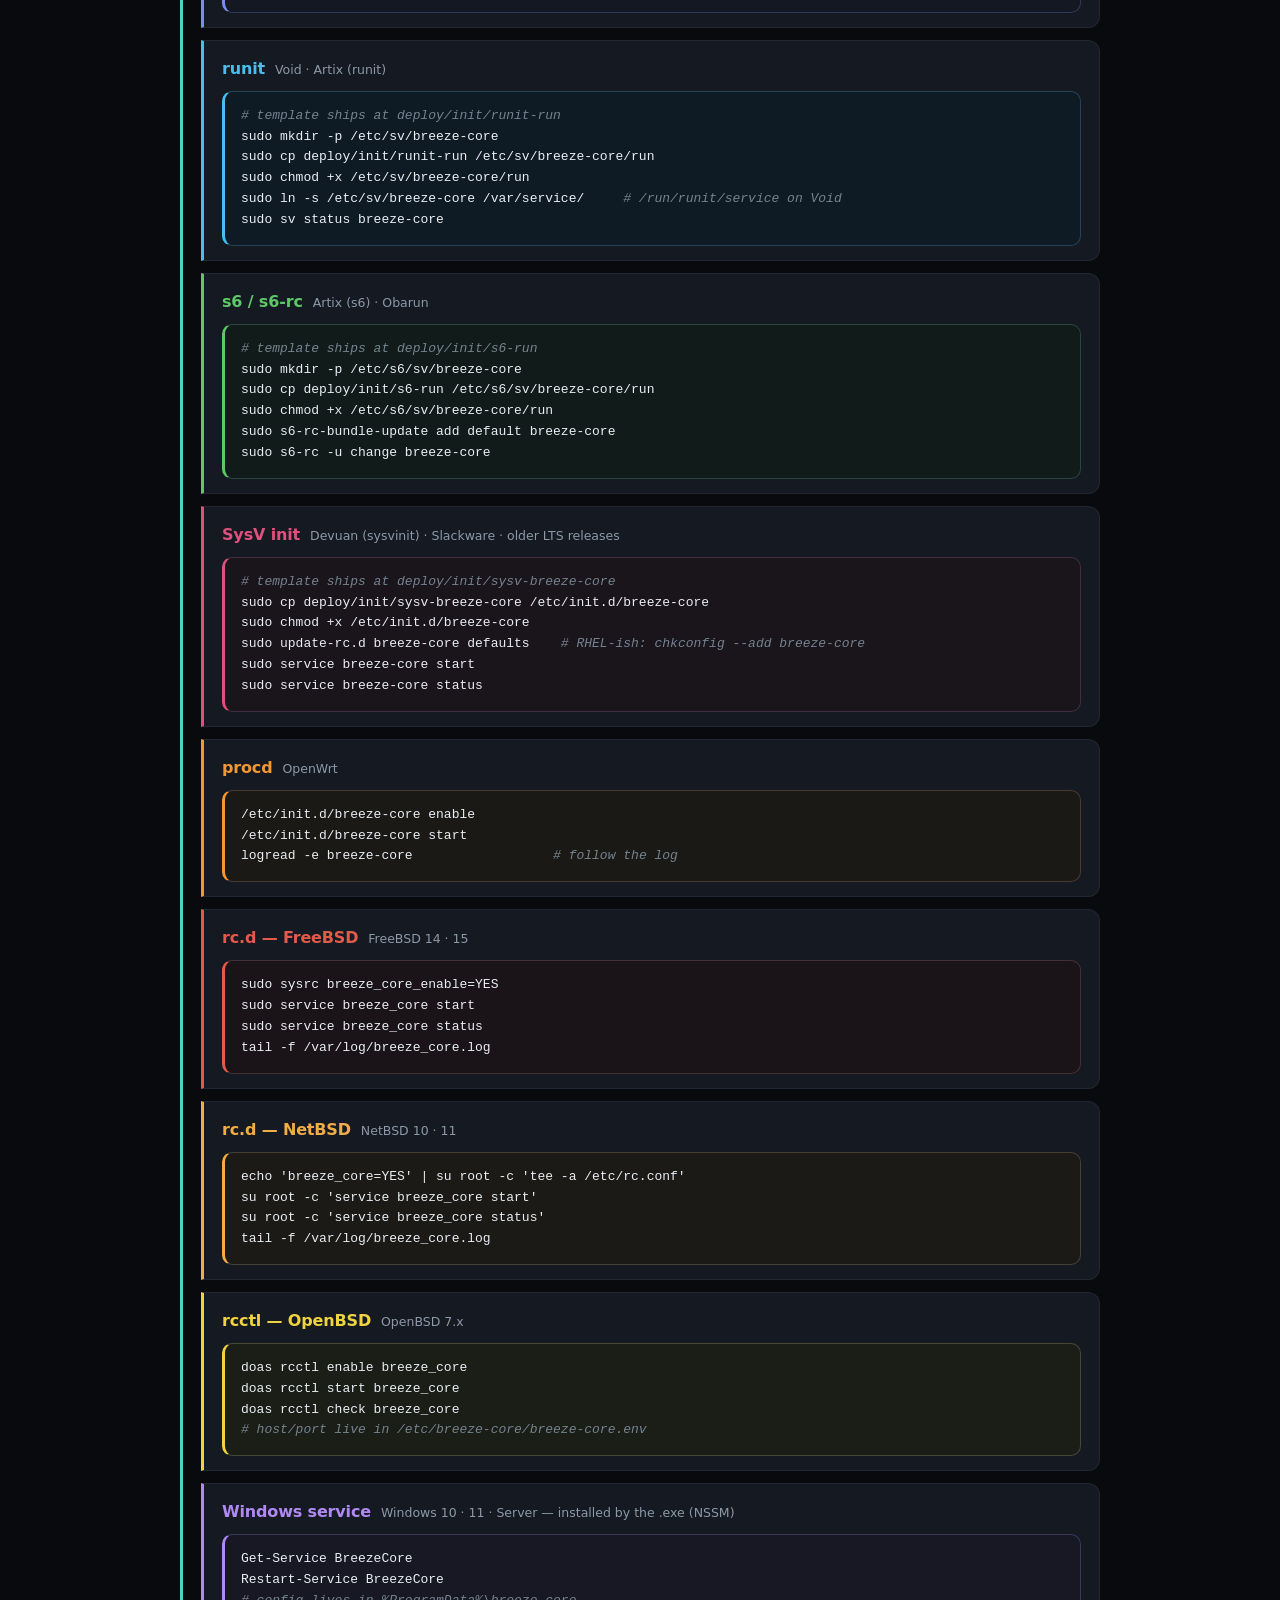
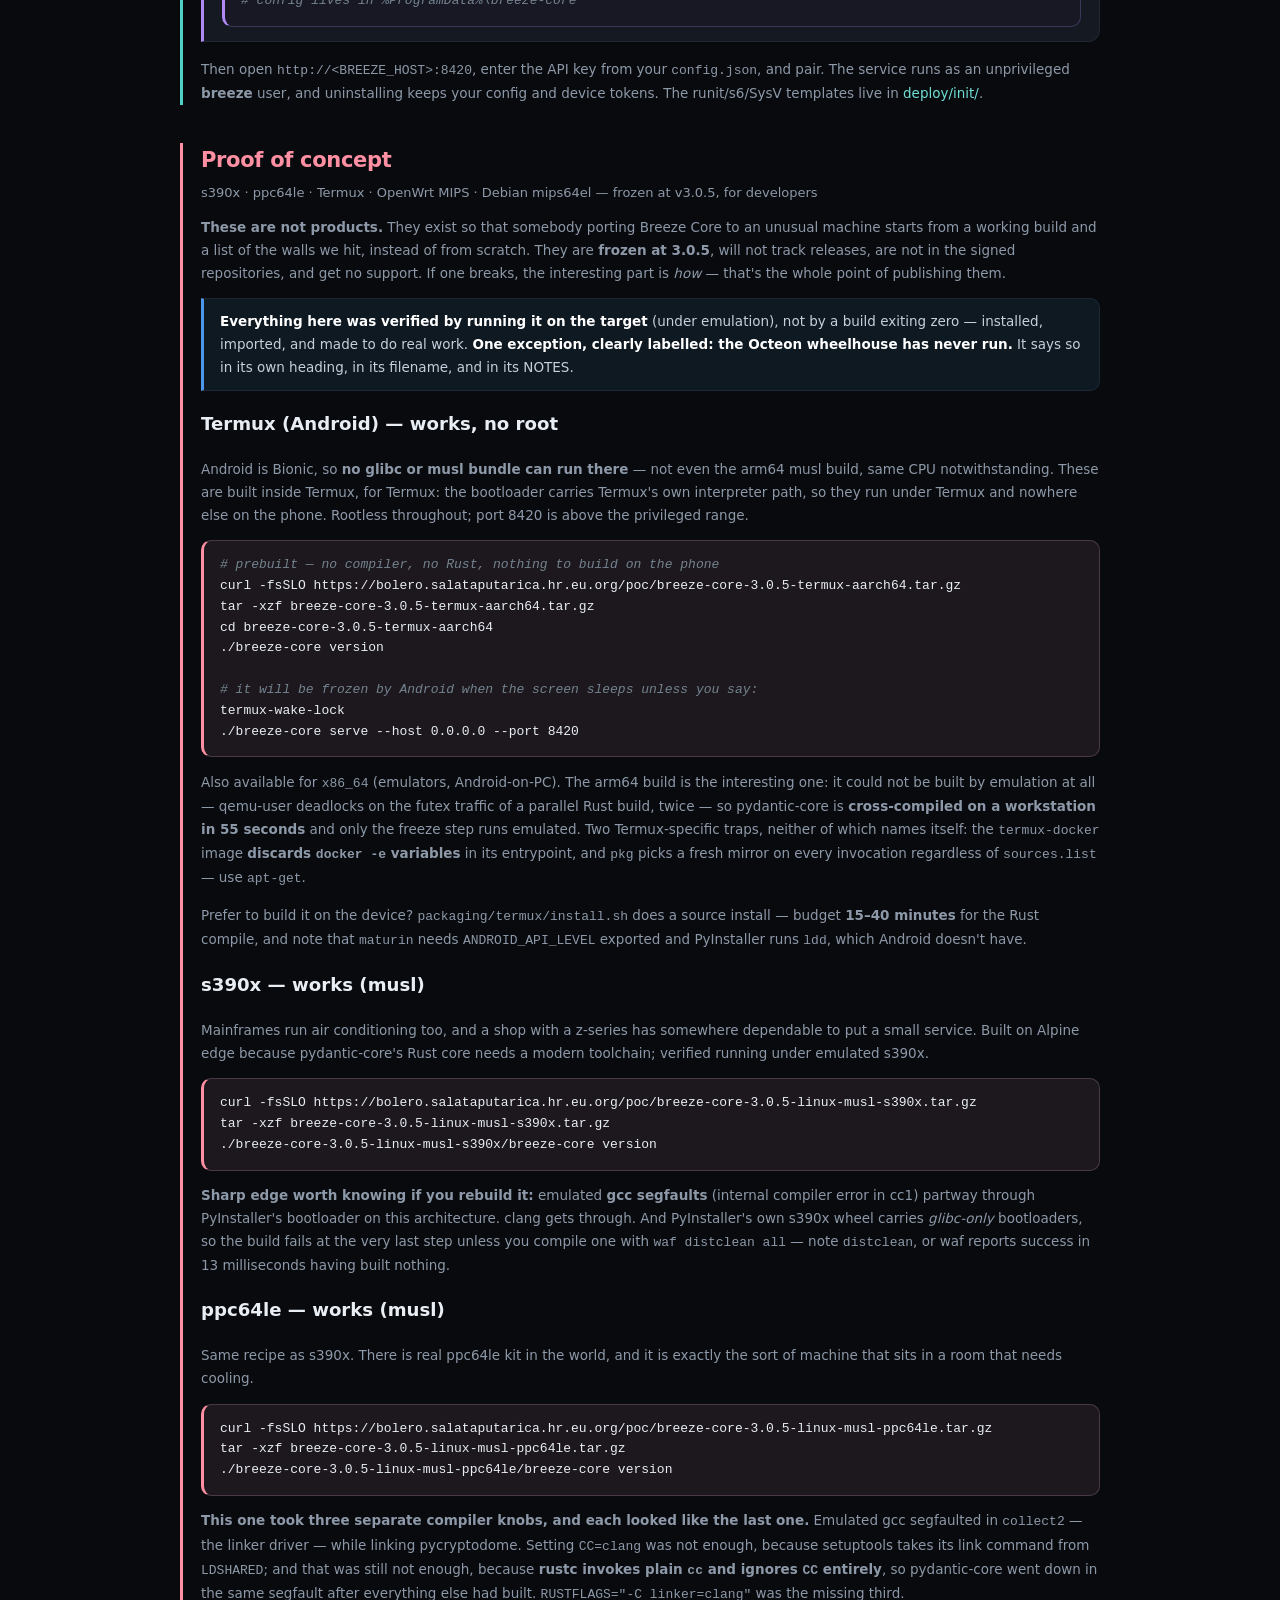
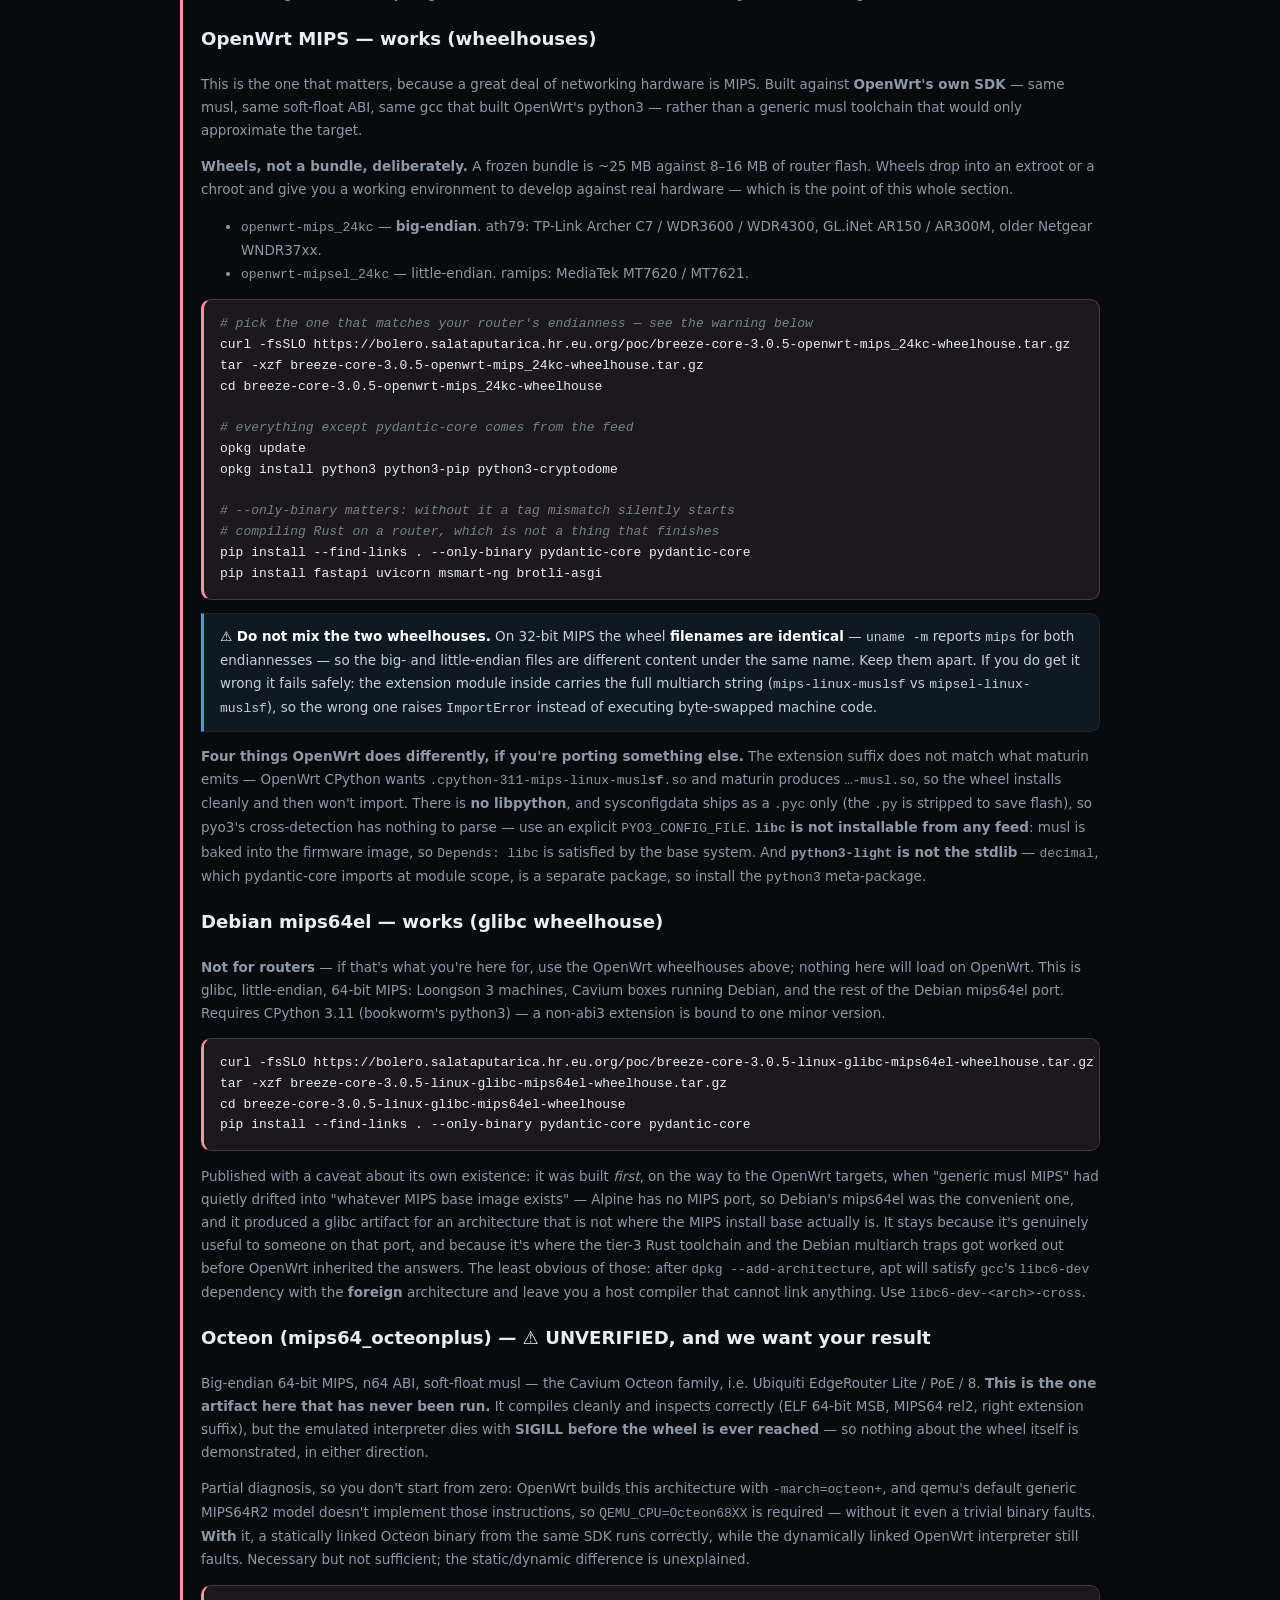
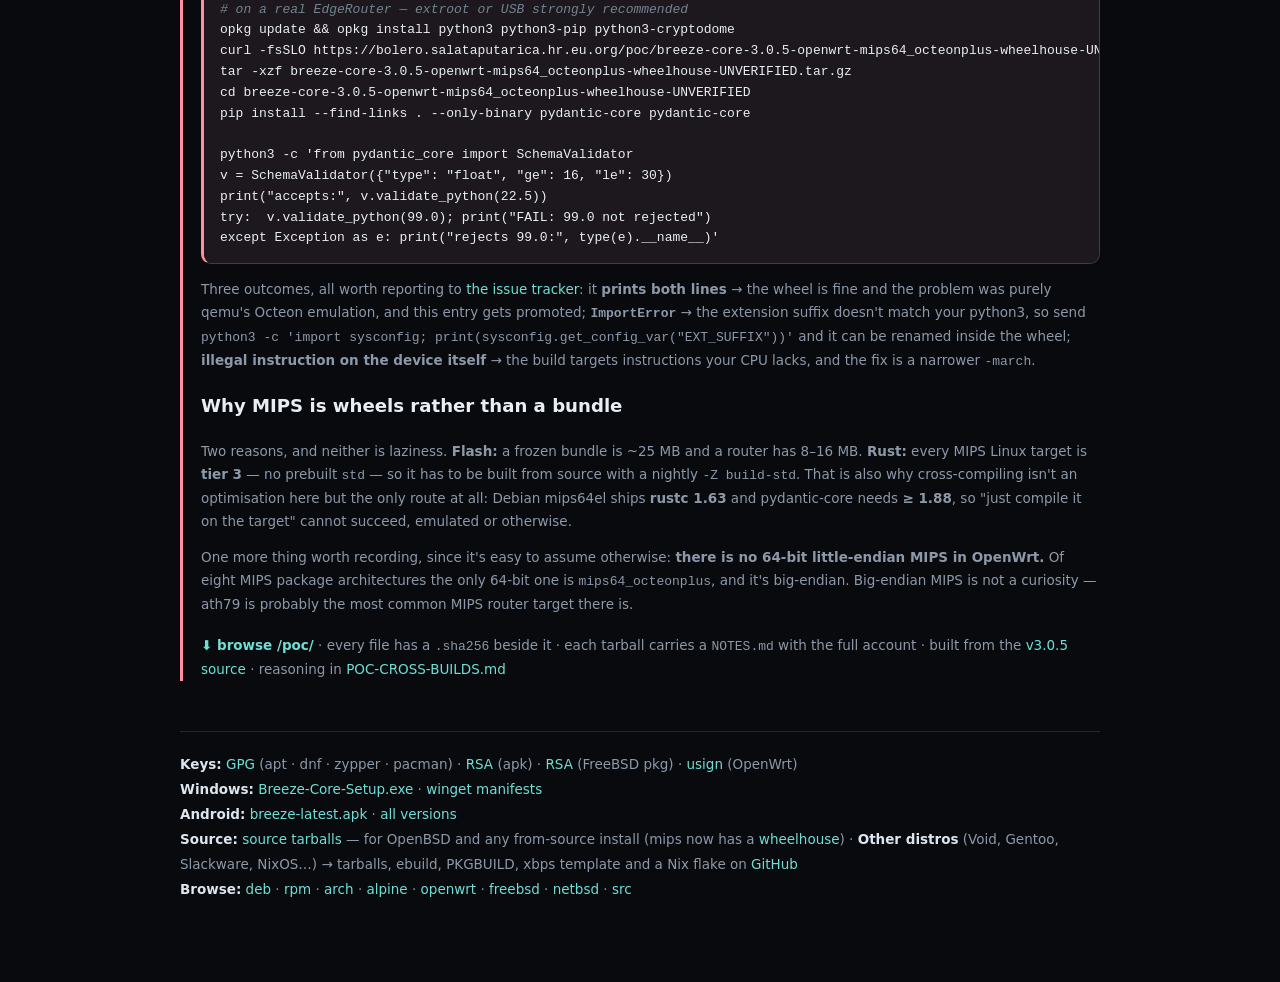
==== commit 07cbc475: "Fix a command that does not exist: breeze-core setup -> pair The OPNsense plugin told admins to run " ====
--- a/packaging/repo/index.html
+++ b/packaging/repo/index.html
@@ -304,7 +304,7 @@
 fetch https://bolero.salataputarica.hr.eu.org/opnsense/os-breeze-core-latest.pkg
 pkg add os-breeze-core-latest.pkg</pre>
     <p>Then <b>Services → Breeze Core</b> to set the listen address and enable it,
-      <code>breeze-core setup</code> to pair the air conditioners, and
+      <code>breeze-core pair</code> to pair the air conditioners, and
       <code>breeze-core approve</code> to admit a phone or browser.</p>
     <div class="note">Its own package, not the FreeBSD one above: OPNsense is
       <code>FreeBSD:14:amd64</code> with <code>python311</code> and neither <code>rust</code> nor
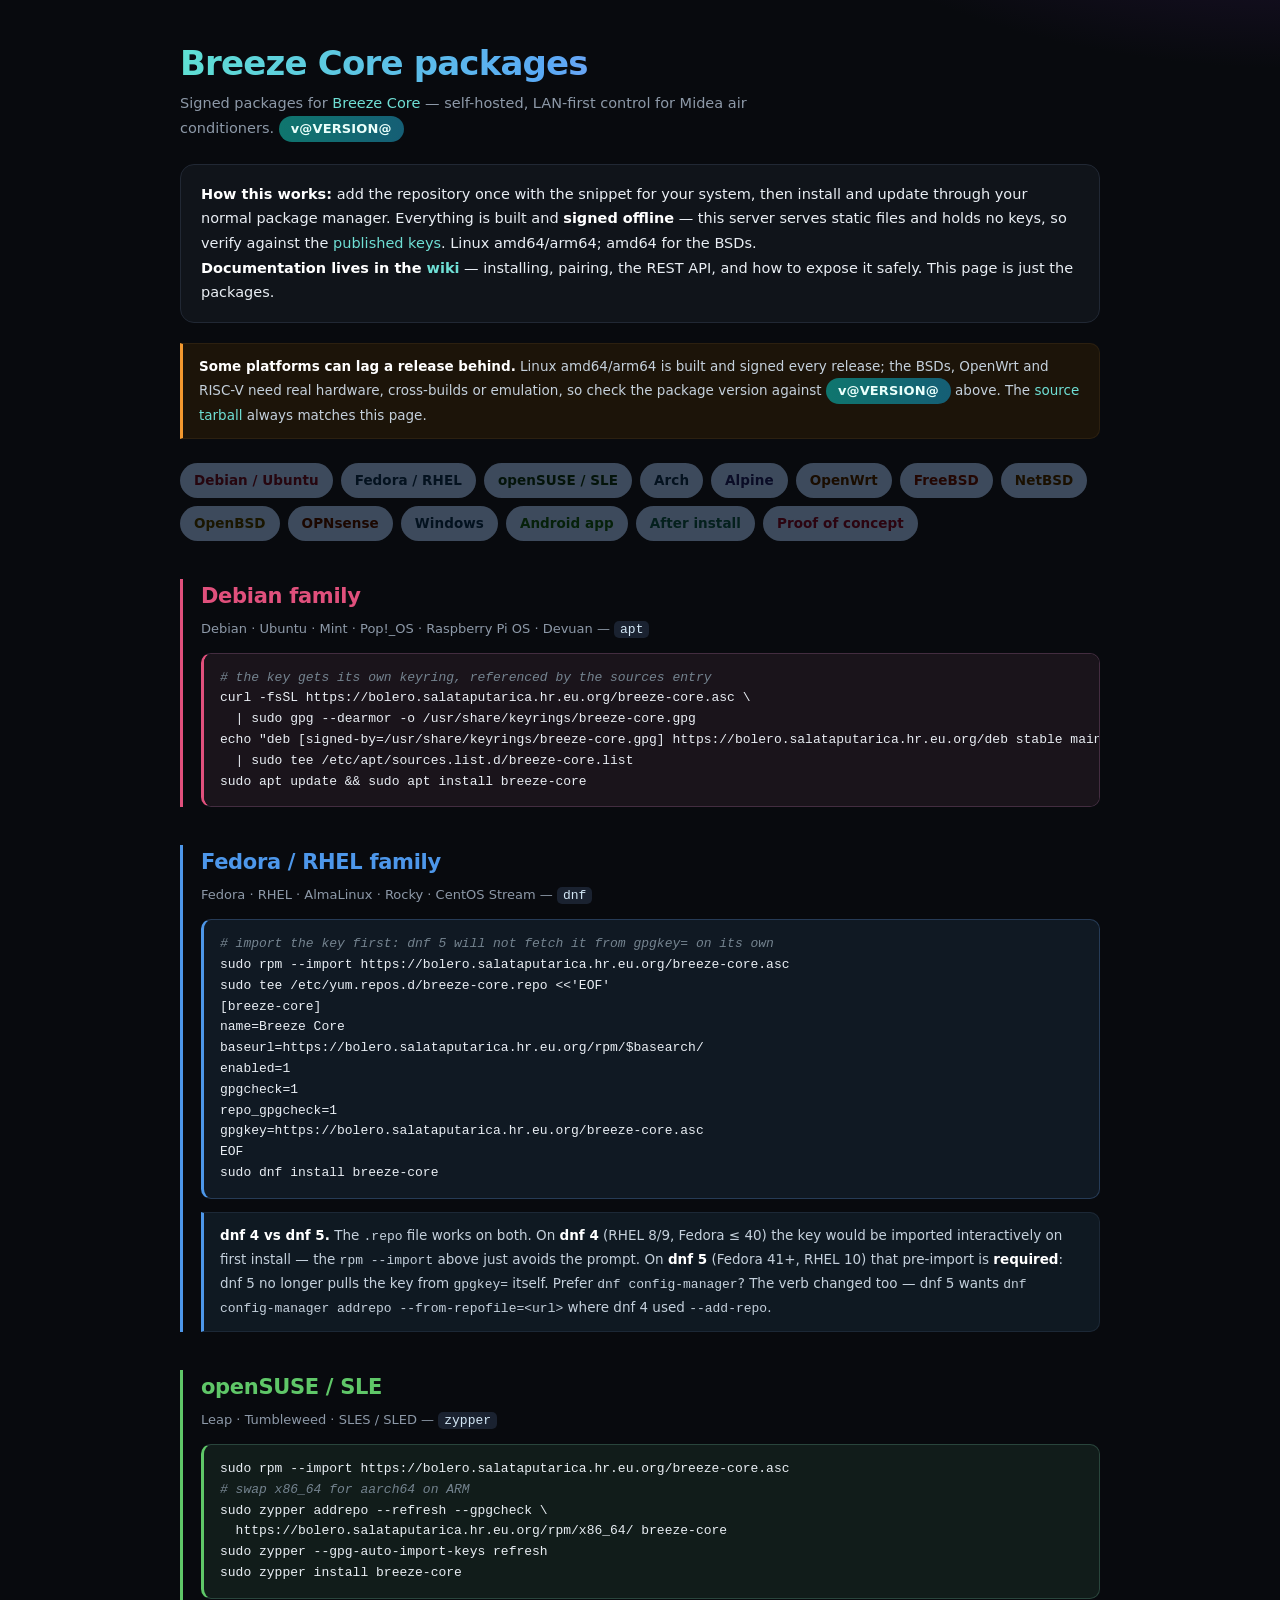
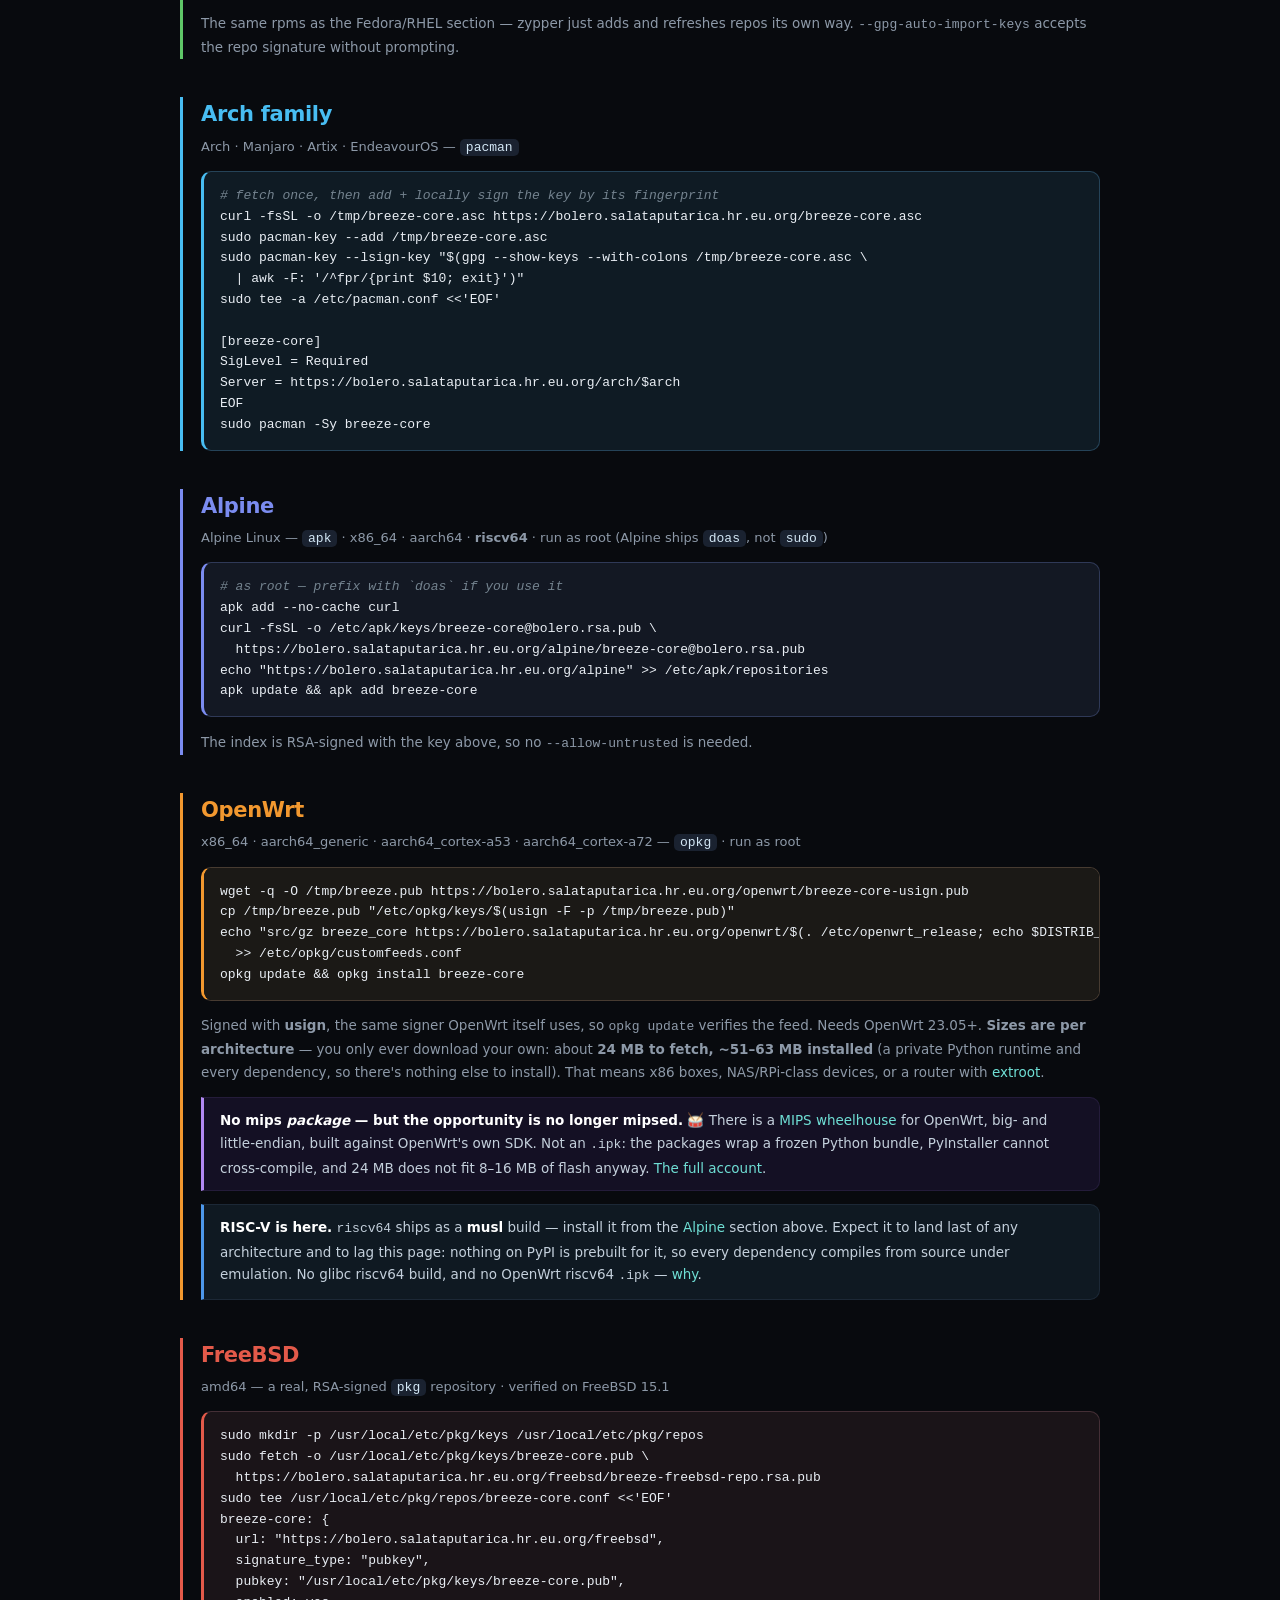
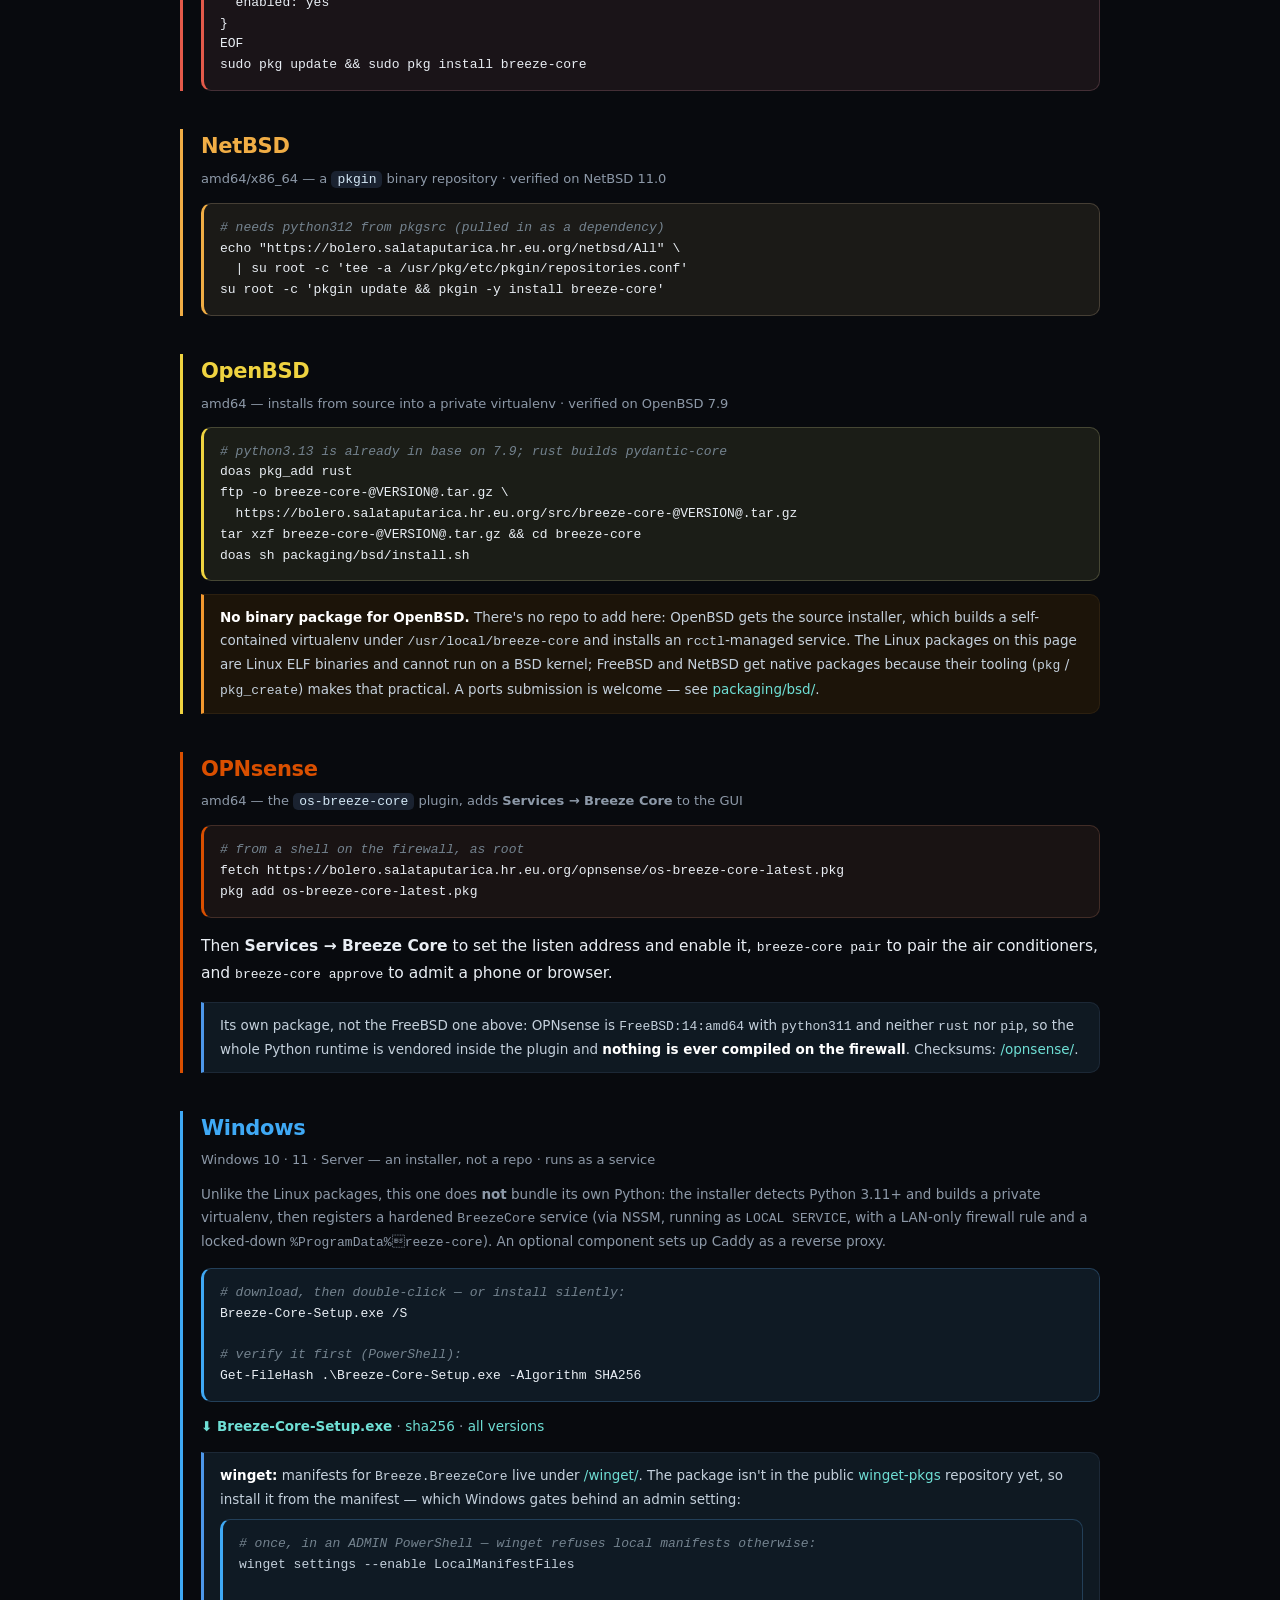
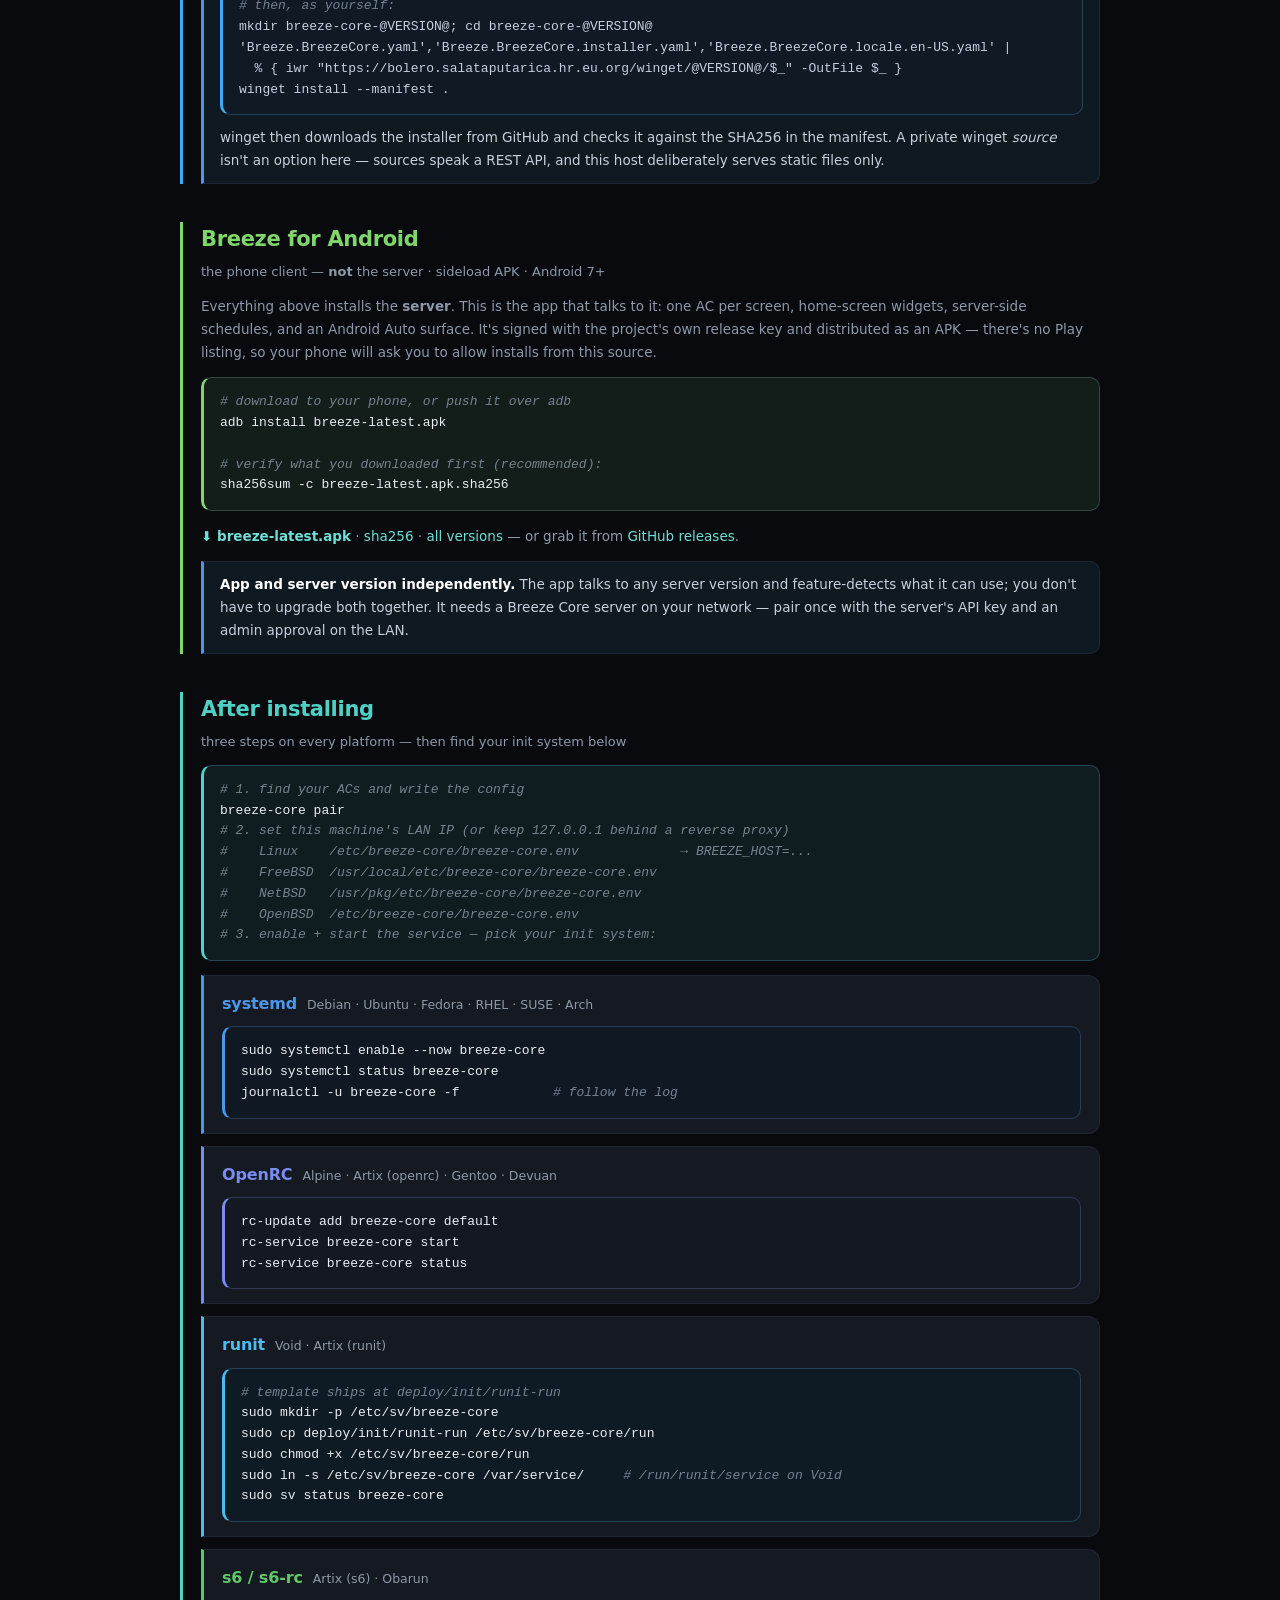
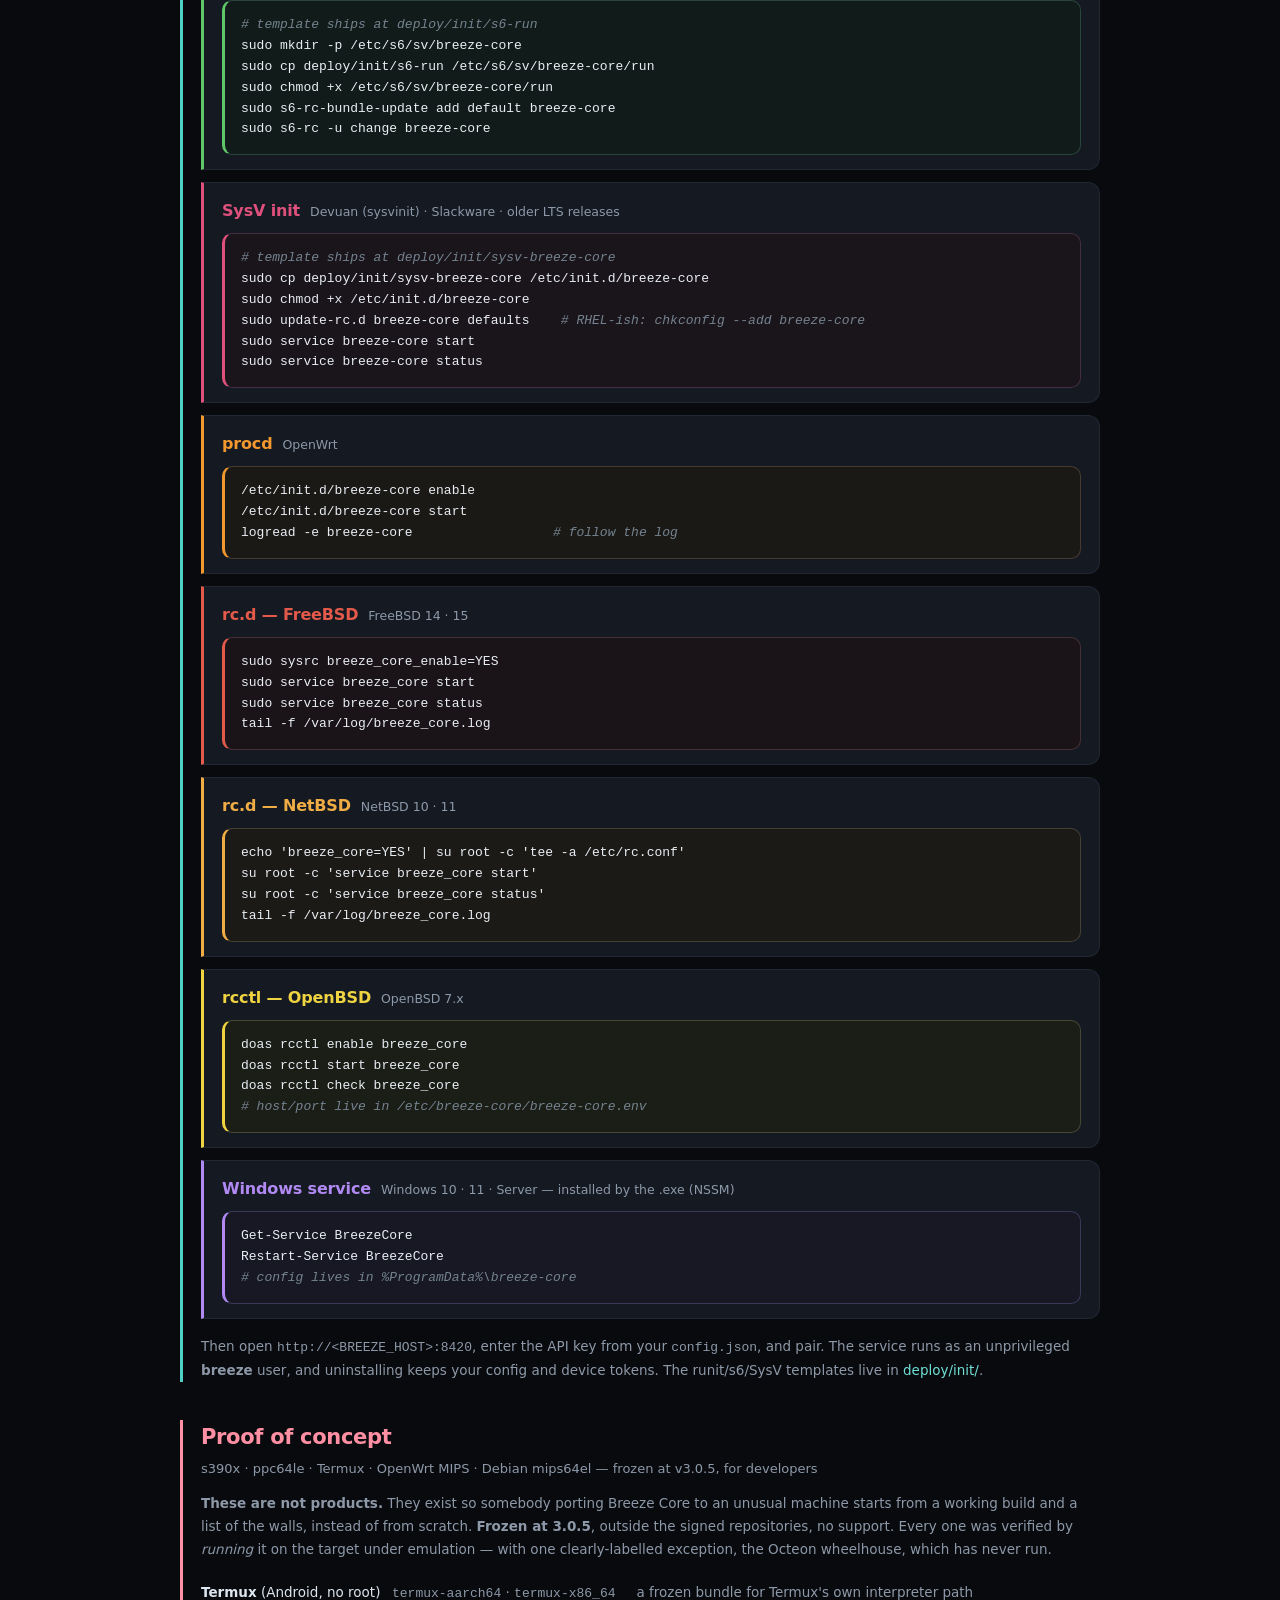
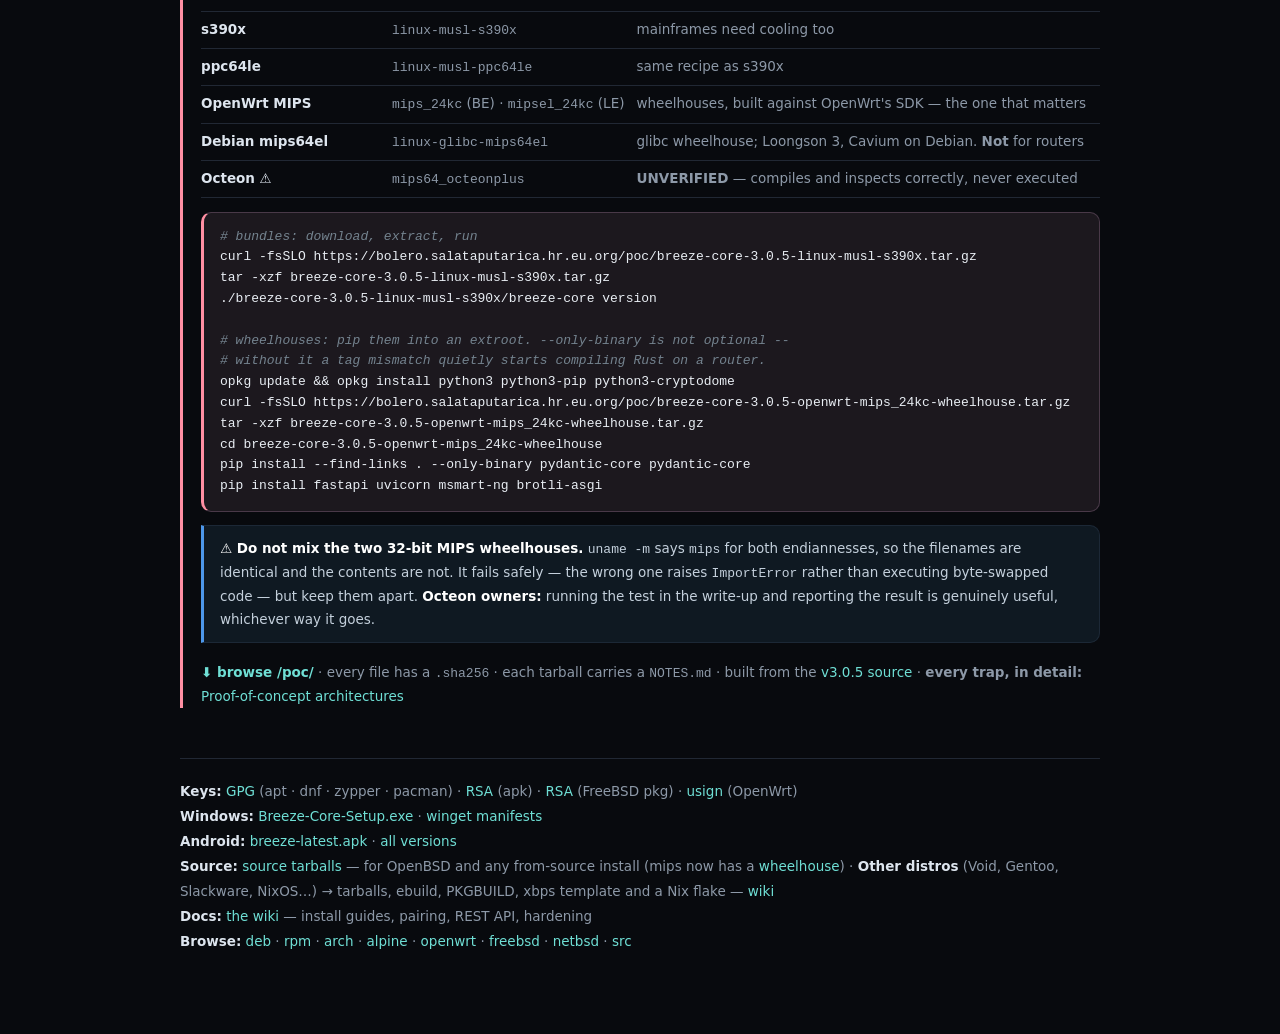
==== commit 4227223b: "Docs: move the long-form documentation to the wiki The README was 2,000 words and docs/ another 25,0" ====
--- a/packaging/repo/index.html
+++ b/packaging/repo/index.html
@@ -101,6 +101,11 @@
   .init-h .os{font-size:12.5px;color:var(--dim)}
   .init pre{margin:0}
 
+  table.poc{width:100%;border-collapse:collapse;margin:14px 0;font-size:13.5px}
+  table.poc td{padding:6px 10px 6px 0;border-bottom:1px solid var(--line);
+               color:var(--dim);vertical-align:top}
+  table.poc td:first-child{color:#dde5ee;white-space:nowrap}
+
   footer{margin-top:50px;padding-top:20px;border-top:1px solid var(--line);
          color:var(--dim);font-size:13.5px;line-height:1.85}
   footer b{color:#dde5ee;font-weight:650}
@@ -113,21 +118,18 @@
      — self-hosted, LAN-first control for Midea air conditioners. <span class="ver">v@VERSION@</span></p>
 
   <div class="intro">
-    <b>How this works:</b> add the repository once using the snippet for your system, then install
-    and update through your normal package manager — <code>apt upgrade</code>, <code>dnf upgrade</code>,
-    <code>zypper up</code>, <code>pacman -Syu</code>, <code>apk upgrade</code>, <code>pkg upgrade</code>,
-    <code>pkgin upgrade</code>.<br>
-    Everything is built and <b>signed offline</b>; this server serves static files and holds no keys, so
-    verify against the published keys below. amd64/x86_64 and arm64/aarch64 for Linux; amd64 for the BSDs.
+    <b>How this works:</b> add the repository once with the snippet for your system, then install and
+    update through your normal package manager. Everything is built and <b>signed offline</b> — this
+    server serves static files and holds no keys, so verify against the
+    <a href="#keys">published keys</a>. Linux amd64/arm64; amd64 for the BSDs.<br>
+    <b>Documentation lives in the <a href="https://github.com/monikapurpl3/breeze-core/wiki">wiki</a></b> — installing, pairing, the REST API, and
+    how to expose it safely. This page is just the packages.
   </div>
 
-  <div class="note warn"><b>Some platforms can lag a release behind.</b> Linux <b>amd64/arm64</b> packages
-    are built and signed for every release, so they're always current. The <b>BSDs</b>, <b>OpenWrt</b> and
-    <b>RISC-V</b> can't be: BSD packages must be produced on a real FreeBSD/NetBSD machine (their
-    <code>pkg</code>/<code>pkg_create</code> tooling doesn't exist on Linux), and OpenWrt and riscv64 are
-    cross-built or emulated — riscv64 has no prebuilt wheels at all, so it compiles from source under
-    emulation. Check the version on the package against <span class="ver">v@VERSION@</span> above; if it's
-    behind and you need the newest, the <a href="/src/">source tarball</a> always matches this page.</div>
+  <div class="note warn"><b>Some platforms can lag a release behind.</b> Linux amd64/arm64 is built and
+    signed every release; the BSDs, OpenWrt and RISC-V need real hardware, cross-builds or emulation, so
+    check the package version against <span class="ver">v@VERSION@</span> above. The
+    <a href="/src/">source tarball</a> always matches this page.</div>
 
   <nav class="toc">
     <a class="t-deb" href="#debian">Debian / Ubuntu</a>
@@ -235,22 +237,16 @@
        your own: about <b>24 MB to fetch, ~51–63 MB installed</b> (a private Python runtime and every
        dependency, so there's nothing else to install). That means x86 boxes, NAS/RPi-class devices, or a
        router with <a href="https://openwrt.org/docs/guide-user/additional-software/extroot_configuration">extroot</a>.</p>
-    <div class="note joke"><b>No mips <i>package</i> — but the opportunity is no longer mipsed.</b> 🥁 There is now a <a href="#poc">MIPS wheelhouse</a> for OpenWrt — big-endian <code>mips_24kc</code> (ath79) and little-endian <code>mipsel_24kc</code> (ramips), built against OpenWrt’s own SDK and verified on a real router userland.
-      What there still is <i>not</i> is an <code>.ipk</code>, for reasons that have not changed: the packages wrap a self-contained Python bundle, <b>PyInstaller cannot cross-compile</b> — it has to run on the target — and Alpine publishes no mips images to run it on (386, amd64, arm, arm64, ppc64le, s390x, and riscv64 since 3.20 — never <code>mips_24kc</code> or <code>mipsel_24kc</code>).
-      And even past that, a typical mips router has 8–16 MB of flash, which loses to a 24 MB download before you reach the 51 MB installed. That is exactly why the MIPS deliverable is <b>wheels you pip-install into an extroot</b> rather than a bundle. A small x86/ARM64 box beside the router still beats fighting the flash.</div>
+    <div class="note joke"><b>No mips <i>package</i> — but the opportunity is no longer mipsed.</b> 🥁
+      There is a <a href="#poc">MIPS wheelhouse</a> for OpenWrt, big- and little-endian, built against
+      OpenWrt's own SDK. Not an <code>.ipk</code>: the packages wrap a frozen Python bundle, PyInstaller
+      cannot cross-compile, and 24&nbsp;MB does not fit 8–16&nbsp;MB of flash anyway.
+      <a href="https://github.com/monikapurpl3/breeze-core/wiki/Proof-of-concept-architectures">The full account</a>.</div>
     <div class="note"><b>RISC-V is here.</b> <code>riscv64</code> ships as a <b>musl</b> build — install it
-      from the <a href="#alpine">Alpine</a> section above, same as any other arch. Expect it to land
-      <b>last of any architecture</b> on future releases and to lag the version at the top of this page:
-      riscv64 has no prebuilt wheels on PyPI, so every dependency compiles from source — pydantic-core's
-      Rust and PyInstaller's own bootloader included — entirely under QEMU emulation. This one took over
-      two hours. There is no OpenWrt riscv64 <code>.ipk</code>: that bundle is built on a newer Alpine than
-      OpenWrt 23.05's musl floor allows.<br><br>
-      <b>There will be no glibc/riscv64 build</b> for now. The glibc bundle is built on AlmaLinux 8 on
-      purpose — its glibc 2.28 is the floor that lets one binary run on everything from RHEL 8 upwards —
-      and AlmaLinux publishes no riscv64 image. Switching to a base that does would set a *newer* glibc
-      floor for riscv64 than for every other architecture, which is a compatibility promise worth making
-      deliberately rather than by accident. Until then, glibc riscv64 users want the
-      <a href="/src/">source tarball</a>, which builds anywhere Rust is available.</div>
+      from the <a href="#alpine">Alpine</a> section above. Expect it to land last of any architecture and to
+      lag this page: nothing on PyPI is prebuilt for it, so every dependency compiles from source under
+      emulation. No glibc riscv64 build, and no OpenWrt riscv64 <code>.ipk</code> —
+      <a href="https://github.com/monikapurpl3/breeze-core/wiki/Proof-of-concept-architectures">why</a>.</div>
   </section>
 
   <section id="freebsd" style="--c:var(--fbsd)">
@@ -473,200 +469,49 @@
   <section id="poc" style="--c:var(--poc)">
     <h2>Proof of concept</h2>
     <span class="who">s390x · ppc64le · Termux · OpenWrt MIPS · Debian mips64el — frozen at v3.0.5, for developers</span>
-    <p class="dim" style="margin-top:0"><b>These are not products.</b> They exist so that
-      somebody porting Breeze Core to an unusual machine starts from a working build and a
-      list of the walls we hit, instead of from scratch. They are <b>frozen at 3.0.5</b>, will
-      not track releases, are not in the signed repositories, and get no support. If one
-      breaks, the interesting part is <i>how</i> — that's the whole point of publishing them.</p>
-
-    <div class="note">
-      <b>Everything here was verified by running it on the target</b> (under emulation), not by
-      a build exiting zero — installed, imported, and made to do real work. <b>One exception,
-      clearly labelled: the Octeon wheelhouse has never run.</b> It says so in its own heading,
-      in its filename, and in its NOTES.
-    </div>
-
-    <h3>Termux (Android) — works, no root</h3>
-    <p class="dim">Android is Bionic, so <b>no glibc or musl bundle can run there</b> — not even
-      the arm64 musl build, same CPU notwithstanding. These are built inside Termux, for Termux:
-      the bootloader carries Termux's own interpreter path, so they run under Termux and nowhere
-      else on the phone. Rootless throughout; port 8420 is above the privileged range.</p>
-<pre><span class="c"># prebuilt — no compiler, no Rust, nothing to build on the phone</span>
-curl -fsSLO https://bolero.salataputarica.hr.eu.org/poc/breeze-core-3.0.5-termux-aarch64.tar.gz
-tar -xzf breeze-core-3.0.5-termux-aarch64.tar.gz
-cd breeze-core-3.0.5-termux-aarch64
-./breeze-core version
-
-<span class="c"># it will be frozen by Android when the screen sleeps unless you say:</span>
-termux-wake-lock
-./breeze-core serve --host 0.0.0.0 --port 8420</pre>
-    <p class="dim">Also available for <code>x86_64</code> (emulators, Android-on-PC). The arm64
-      build is the interesting one: it could not be built by emulation at all — qemu-user
-      deadlocks on the futex traffic of a parallel Rust build, twice — so pydantic-core is
-      <b>cross-compiled on a workstation in 55 seconds</b> and only the freeze step runs
-      emulated. Two Termux-specific traps, neither of which names itself: the
-      <code>termux-docker</code> image <b>discards <code>docker -e</code> variables</b> in its
-      entrypoint, and <code>pkg</code> picks a fresh mirror on every invocation regardless of
-      <code>sources.list</code> — use <code>apt-get</code>.</p>
-    <p class="dim">Prefer to build it on the device? <code>packaging/termux/install.sh</code>
-      does a source install — budget <b>15–40 minutes</b> for the Rust compile, and note that
-      <code>maturin</code> needs <code>ANDROID_API_LEVEL</code> exported and PyInstaller runs
-      <code>ldd</code>, which Android doesn't have.</p>
-
-    <h3>s390x — works (musl)</h3>
-    <p class="dim">Mainframes run air conditioning too, and a shop with a z-series has somewhere
-      dependable to put a small service. Built on Alpine edge because pydantic-core's Rust core
-      needs a modern toolchain; verified running under emulated s390x.</p>
-<pre>curl -fsSLO https://bolero.salataputarica.hr.eu.org/poc/breeze-core-3.0.5-linux-musl-s390x.tar.gz
+    <p class="dim" style="margin-top:0"><b>These are not products.</b> They exist so somebody porting
+      Breeze Core to an unusual machine starts from a working build and a list of the walls, instead of
+      from scratch. <b>Frozen at 3.0.5</b>, outside the signed repositories, no support. Every one was
+      verified by <i>running</i> it on the target under emulation — with one clearly-labelled exception,
+      the Octeon wheelhouse, which has never run.</p>
+
+    <table class="poc">
+      <tr><td><b>Termux</b> (Android, no root)</td><td><code>termux-aarch64</code> · <code>termux-x86_64</code></td><td>a frozen bundle for Termux's own interpreter path</td></tr>
+      <tr><td><b>s390x</b></td><td><code>linux-musl-s390x</code></td><td>mainframes need cooling too</td></tr>
+      <tr><td><b>ppc64le</b></td><td><code>linux-musl-ppc64le</code></td><td>same recipe as s390x</td></tr>
+      <tr><td><b>OpenWrt MIPS</b></td><td><code>mips_24kc</code> (BE) · <code>mipsel_24kc</code> (LE)</td><td>wheelhouses, built against OpenWrt's SDK — the one that matters</td></tr>
+      <tr><td><b>Debian mips64el</b></td><td><code>linux-glibc-mips64el</code></td><td>glibc wheelhouse; Loongson 3, Cavium on Debian. <b>Not</b> for routers</td></tr>
+      <tr><td><b>Octeon</b> ⚠</td><td><code>mips64_octeonplus</code></td><td><b>UNVERIFIED</b> — compiles and inspects correctly, never executed</td></tr>
+    </table>
+
+<pre><span class="c"># bundles: download, extract, run</span>
+curl -fsSLO https://bolero.salataputarica.hr.eu.org/poc/breeze-core-3.0.5-linux-musl-s390x.tar.gz
 tar -xzf breeze-core-3.0.5-linux-musl-s390x.tar.gz
-./breeze-core-3.0.5-linux-musl-s390x/breeze-core version</pre>
-    <p class="dim"><b>Sharp edge worth knowing if you rebuild it:</b> emulated <b>gcc segfaults</b>
-      (internal compiler error in cc1) partway through PyInstaller's bootloader on this
-      architecture. clang gets through. And PyInstaller's own s390x wheel carries
-      <i>glibc-only</i> bootloaders, so the build fails at the very last step unless you compile
-      one with <code>waf distclean all</code> — note <code>distclean</code>, or waf reports
-      success in 13 milliseconds having built nothing.</p>
-
-    <h3>ppc64le — works (musl)</h3>
-    <p class="dim">Same recipe as s390x. There is real ppc64le kit in the world, and it is
-      exactly the sort of machine that sits in a room that needs cooling.</p>
-<pre>curl -fsSLO https://bolero.salataputarica.hr.eu.org/poc/breeze-core-3.0.5-linux-musl-ppc64le.tar.gz
-tar -xzf breeze-core-3.0.5-linux-musl-ppc64le.tar.gz
-./breeze-core-3.0.5-linux-musl-ppc64le/breeze-core version</pre>
-    <p class="dim"><b>This one took three separate compiler knobs, and each looked like the
-      last one.</b> Emulated gcc segfaulted in <code>collect2</code> — the linker driver — while
-      linking pycryptodome. Setting <code>CC=clang</code> was not enough, because setuptools
-      takes its link command from <code>LDSHARED</code>; and that was still not enough, because
-      <b>rustc invokes plain <code>cc</code> and ignores <code>CC</code> entirely</b>, so
-      pydantic-core went down in the same segfault after everything else had built.
-      <code>RUSTFLAGS="-C linker=clang"</code> was the missing third.</p>
-
-    <h3>OpenWrt MIPS — works (wheelhouses)</h3>
-    <p class="dim">This is the one that matters, because a great deal of networking hardware is
-      MIPS. Built against <b>OpenWrt's own SDK</b> — same musl, same soft-float ABI, same gcc
-      that built OpenWrt's python3 — rather than a generic musl toolchain that would only
-      approximate the target.</p>
-    <p class="dim"><b>Wheels, not a bundle, deliberately.</b> A frozen bundle is ~25&nbsp;MB
-      against 8–16&nbsp;MB of router flash. Wheels drop into an extroot or a chroot and give you
-      a working environment to develop against real hardware — which is the point of this whole
-      section.</p>
-    <ul class="dim">
-      <li><code>openwrt-mips_24kc</code> — <b>big-endian</b>. ath79: TP-Link Archer C7 /
-        WDR3600 / WDR4300, GL.iNet AR150 / AR300M, older Netgear WNDR37xx.</li>
-      <li><code>openwrt-mipsel_24kc</code> — little-endian. ramips: MediaTek MT7620 / MT7621.</li>
-    </ul>
-<pre><span class="c"># pick the one that matches your router's endianness — see the warning below</span>
+./breeze-core-3.0.5-linux-musl-s390x/breeze-core version
+
+<span class="c"># wheelhouses: pip them into an extroot. --only-binary is not optional --</span>
+<span class="c"># without it a tag mismatch quietly starts compiling Rust on a router.</span>
+opkg update &amp;&amp; opkg install python3 python3-pip python3-cryptodome
 curl -fsSLO https://bolero.salataputarica.hr.eu.org/poc/breeze-core-3.0.5-openwrt-mips_24kc-wheelhouse.tar.gz
 tar -xzf breeze-core-3.0.5-openwrt-mips_24kc-wheelhouse.tar.gz
 cd breeze-core-3.0.5-openwrt-mips_24kc-wheelhouse
-
-<span class="c"># everything except pydantic-core comes from the feed</span>
-opkg update
-opkg install python3 python3-pip python3-cryptodome
-
-<span class="c"># --only-binary matters: without it a tag mismatch silently starts</span>
-<span class="c"># compiling Rust on a router, which is not a thing that finishes</span>
 pip install --find-links . --only-binary pydantic-core pydantic-core
 pip install fastapi uvicorn msmart-ng brotli-asgi</pre>
-    <div class="note">
-      <b>⚠ Do not mix the two wheelhouses.</b> On 32-bit MIPS the wheel <b>filenames are
-      identical</b> — <code>uname -m</code> reports <code>mips</code> for both endiannesses — so
-      the big- and little-endian files are different content under the same name. Keep them
-      apart. If you do get it wrong it fails safely: the extension module inside carries the
-      full multiarch string (<code>mips-linux-muslsf</code> vs
-      <code>mipsel-linux-muslsf</code>), so the wrong one raises <code>ImportError</code>
-      instead of executing byte-swapped machine code.
-    </div>
-    <p class="dim"><b>Four things OpenWrt does differently, if you're porting something else.</b>
-      The extension suffix does not match what maturin emits — OpenWrt CPython wants
-      <code>.cpython-311-mips-linux-musl<b>sf</b>.so</code> and maturin produces
-      <code>…-musl.so</code>, so the wheel installs cleanly and then won't import.
-      There is <b>no libpython</b>, and sysconfigdata ships as a <code>.pyc</code> only (the
-      <code>.py</code> is stripped to save flash), so pyo3's cross-detection has nothing to
-      parse — use an explicit <code>PYO3_CONFIG_FILE</code>.
-      <b><code>libc</code> is not installable from any feed</b>: musl is baked into the firmware
-      image, so <code>Depends: libc</code> is satisfied by the base system.
-      And <b><code>python3-light</code> is not the stdlib</b> — <code>decimal</code>, which
-      pydantic-core imports at module scope, is a separate package, so install the
-      <code>python3</code> meta-package.</p>
-
-    <h3>Debian mips64el — works (glibc wheelhouse)</h3>
-    <p class="dim"><b>Not for routers</b> — if that's what you're here for, use the OpenWrt
-      wheelhouses above; nothing here will load on OpenWrt. This is glibc, little-endian, 64-bit
-      MIPS: Loongson 3 machines, Cavium boxes running Debian, and the rest of the Debian mips64el
-      port. Requires CPython 3.11 (bookworm's python3) — a non-abi3 extension is bound to one
-      minor version.</p>
-<pre>curl -fsSLO https://bolero.salataputarica.hr.eu.org/poc/breeze-core-3.0.5-linux-glibc-mips64el-wheelhouse.tar.gz
-tar -xzf breeze-core-3.0.5-linux-glibc-mips64el-wheelhouse.tar.gz
-cd breeze-core-3.0.5-linux-glibc-mips64el-wheelhouse
-pip install --find-links . --only-binary pydantic-core pydantic-core</pre>
-    <p class="dim">Published with a caveat about its own existence: it was built <i>first</i>, on
-      the way to the OpenWrt targets, when "generic musl MIPS" had quietly drifted into
-      "whatever MIPS base image exists" — Alpine has no MIPS port, so Debian's mips64el was the
-      convenient one, and it produced a glibc artifact for an architecture that is not where the
-      MIPS install base actually is. It stays because it's genuinely useful to someone on that
-      port, and because it's where the tier-3 Rust toolchain and the Debian multiarch traps got
-      worked out before OpenWrt inherited the answers. The least obvious of those: after
-      <code>dpkg --add-architecture</code>, apt will satisfy <code>gcc</code>'s
-      <code>libc6-dev</code> dependency with the <b>foreign</b> architecture and leave you a host
-      compiler that cannot link anything. Use <code>libc6-dev-&lt;arch&gt;-cross</code>.</p>
-
-    <h3>Octeon (mips64_octeonplus) — ⚠ UNVERIFIED, and we want your result</h3>
-    <p class="dim">Big-endian 64-bit MIPS, n64 ABI, soft-float musl — the Cavium Octeon family,
-      i.e. Ubiquiti EdgeRouter Lite / PoE / 8. <b>This is the one artifact here that has never
-      been run.</b> It compiles cleanly and inspects correctly (ELF 64-bit MSB, MIPS64 rel2,
-      right extension suffix), but the emulated interpreter dies with <b>SIGILL before the wheel
-      is ever reached</b> — so nothing about the wheel itself is demonstrated, in either
-      direction.</p>
-    <p class="dim">Partial diagnosis, so you don't start from zero: OpenWrt builds this
-      architecture with <code>-march=octeon+</code>, and qemu's default generic MIPS64R2 model
-      doesn't implement those instructions, so <code>QEMU_CPU=Octeon68XX</code> is required —
-      without it even a trivial binary faults. <b>With</b> it, a statically linked Octeon binary
-      from the same SDK runs correctly, while the dynamically linked OpenWrt interpreter still
-      faults. Necessary but not sufficient; the static/dynamic difference is unexplained.</p>
-<pre><span class="c"># on a real EdgeRouter — extroot or USB strongly recommended</span>
-opkg update &amp;&amp; opkg install python3 python3-pip python3-cryptodome
-curl -fsSLO https://bolero.salataputarica.hr.eu.org/poc/breeze-core-3.0.5-openwrt-mips64_octeonplus-wheelhouse-UNVERIFIED.tar.gz
-tar -xzf breeze-core-3.0.5-openwrt-mips64_octeonplus-wheelhouse-UNVERIFIED.tar.gz
-cd breeze-core-3.0.5-openwrt-mips64_octeonplus-wheelhouse-UNVERIFIED
-pip install --find-links . --only-binary pydantic-core pydantic-core
-
-python3 -c 'from pydantic_core import SchemaValidator
-v = SchemaValidator({"type": "float", "ge": 16, "le": 30})
-print("accepts:", v.validate_python(22.5))
-try:  v.validate_python(99.0); print("FAIL: 99.0 not rejected")
-except Exception as e: print("rejects 99.0:", type(e).__name__)'</pre>
-    <p class="dim">Three outcomes, all worth reporting to
-      <a href="https://github.com/monikapurpl3/breeze-core/issues">the issue tracker</a>:
-      it <b>prints both lines</b> → the wheel is fine and the problem was purely qemu's Octeon
-      emulation, and this entry gets promoted;
-      <b><code>ImportError</code></b> → the extension suffix doesn't match your python3, so send
-      <code>python3 -c 'import sysconfig; print(sysconfig.get_config_var("EXT_SUFFIX"))'</code>
-      and it can be renamed inside the wheel;
-      <b>illegal instruction on the device itself</b> → the build targets instructions your CPU
-      lacks, and the fix is a narrower <code>-march</code>.</p>
-
-    <h3>Why MIPS is wheels rather than a bundle</h3>
-    <p class="dim">Two reasons, and neither is laziness. <b>Flash:</b> a frozen bundle is ~25 MB
-      and a router has 8–16 MB. <b>Rust:</b> every MIPS Linux target is <b>tier 3</b> — no
-      prebuilt <code>std</code> — so it has to be built from source with a nightly
-      <code>-Z build-std</code>. That is also why cross-compiling isn't an optimisation here but
-      the only route at all: Debian mips64el ships <b>rustc 1.63</b> and pydantic-core needs
-      <b>≥ 1.88</b>, so "just compile it on the target" cannot succeed, emulated or otherwise.</p>
-    <p class="dim">One more thing worth recording, since it's easy to assume otherwise:
-      <b>there is no 64-bit little-endian MIPS in OpenWrt.</b> Of eight MIPS package
-      architectures the only 64-bit one is <code>mips64_octeonplus</code>, and it's big-endian.
-      Big-endian MIPS is not a curiosity — ath79 is probably the most common MIPS router target
-      there is.</p>
+
+    <div class="note"><b>⚠ Do not mix the two 32-bit MIPS wheelhouses.</b> <code>uname -m</code> says
+      <code>mips</code> for both endiannesses, so the filenames are identical and the contents are not.
+      It fails safely — the wrong one raises <code>ImportError</code> rather than executing byte-swapped
+      code — but keep them apart. <b>Octeon owners:</b> running the test in the write-up and reporting the
+      result is genuinely useful, whichever way it goes.</div>
 
     <p class="dim" style="margin-top:18px"><a href="/poc/"><b>⬇ browse /poc/</b></a> ·
-      every file has a <code>.sha256</code> beside it ·
-      each tarball carries a <code>NOTES.md</code> with the full account ·
+      every file has a <code>.sha256</code> · each tarball carries a <code>NOTES.md</code> ·
       built from the <a href="/src/">v3.0.5 source</a> ·
-      reasoning in <a href="https://github.com/monikapurpl3/breeze-core/blob/main/docs/POC-CROSS-BUILDS.md">POC-CROSS-BUILDS.md</a></p>
-  </section>
-
-  <footer>
+      <b>every trap, in detail:</b>
+      <a href="https://github.com/monikapurpl3/breeze-core/wiki/Proof-of-concept-architectures">Proof-of-concept architectures</a></p>
+  </section>
+
+  <footer id="keys">
     <b>Keys:</b>
     <a href="/breeze-core.asc">GPG</a> (apt · dnf · zypper · pacman) ·
     <a href="/alpine/breeze-core@bolero.rsa.pub">RSA</a> (apk) ·
@@ -678,7 +523,8 @@
     <a href="/android/">all versions</a><br>
     <b>Source:</b> <a href="/src/">source tarballs</a> — for OpenBSD and any from-source install (mips now has a <a href="#poc">wheelhouse</a>) ·
     <b>Other distros</b> (Void, Gentoo, Slackware, NixOS…) → tarballs, ebuild, PKGBUILD, xbps template and a
-    Nix flake on <a href="https://github.com/monikapurpl3/breeze-core/blob/main/docs/PACKAGES.md">GitHub</a><br>
+    Nix flake — <a href="https://github.com/monikapurpl3/breeze-core/wiki/Installing-from-packages">wiki</a><br>
+    <b>Docs:</b> <a href="https://github.com/monikapurpl3/breeze-core/wiki">the wiki</a> — install guides, pairing, REST API, hardening<br>
     <b>Browse:</b> <a href="/deb/">deb</a> · <a href="/rpm/">rpm</a> · <a href="/arch/">arch</a> ·
     <a href="/alpine/">alpine</a> · <a href="/openwrt/">openwrt</a> · <a href="/freebsd/">freebsd</a> ·
     <a href="/netbsd/">netbsd</a> · <a href="/src/">src</a>
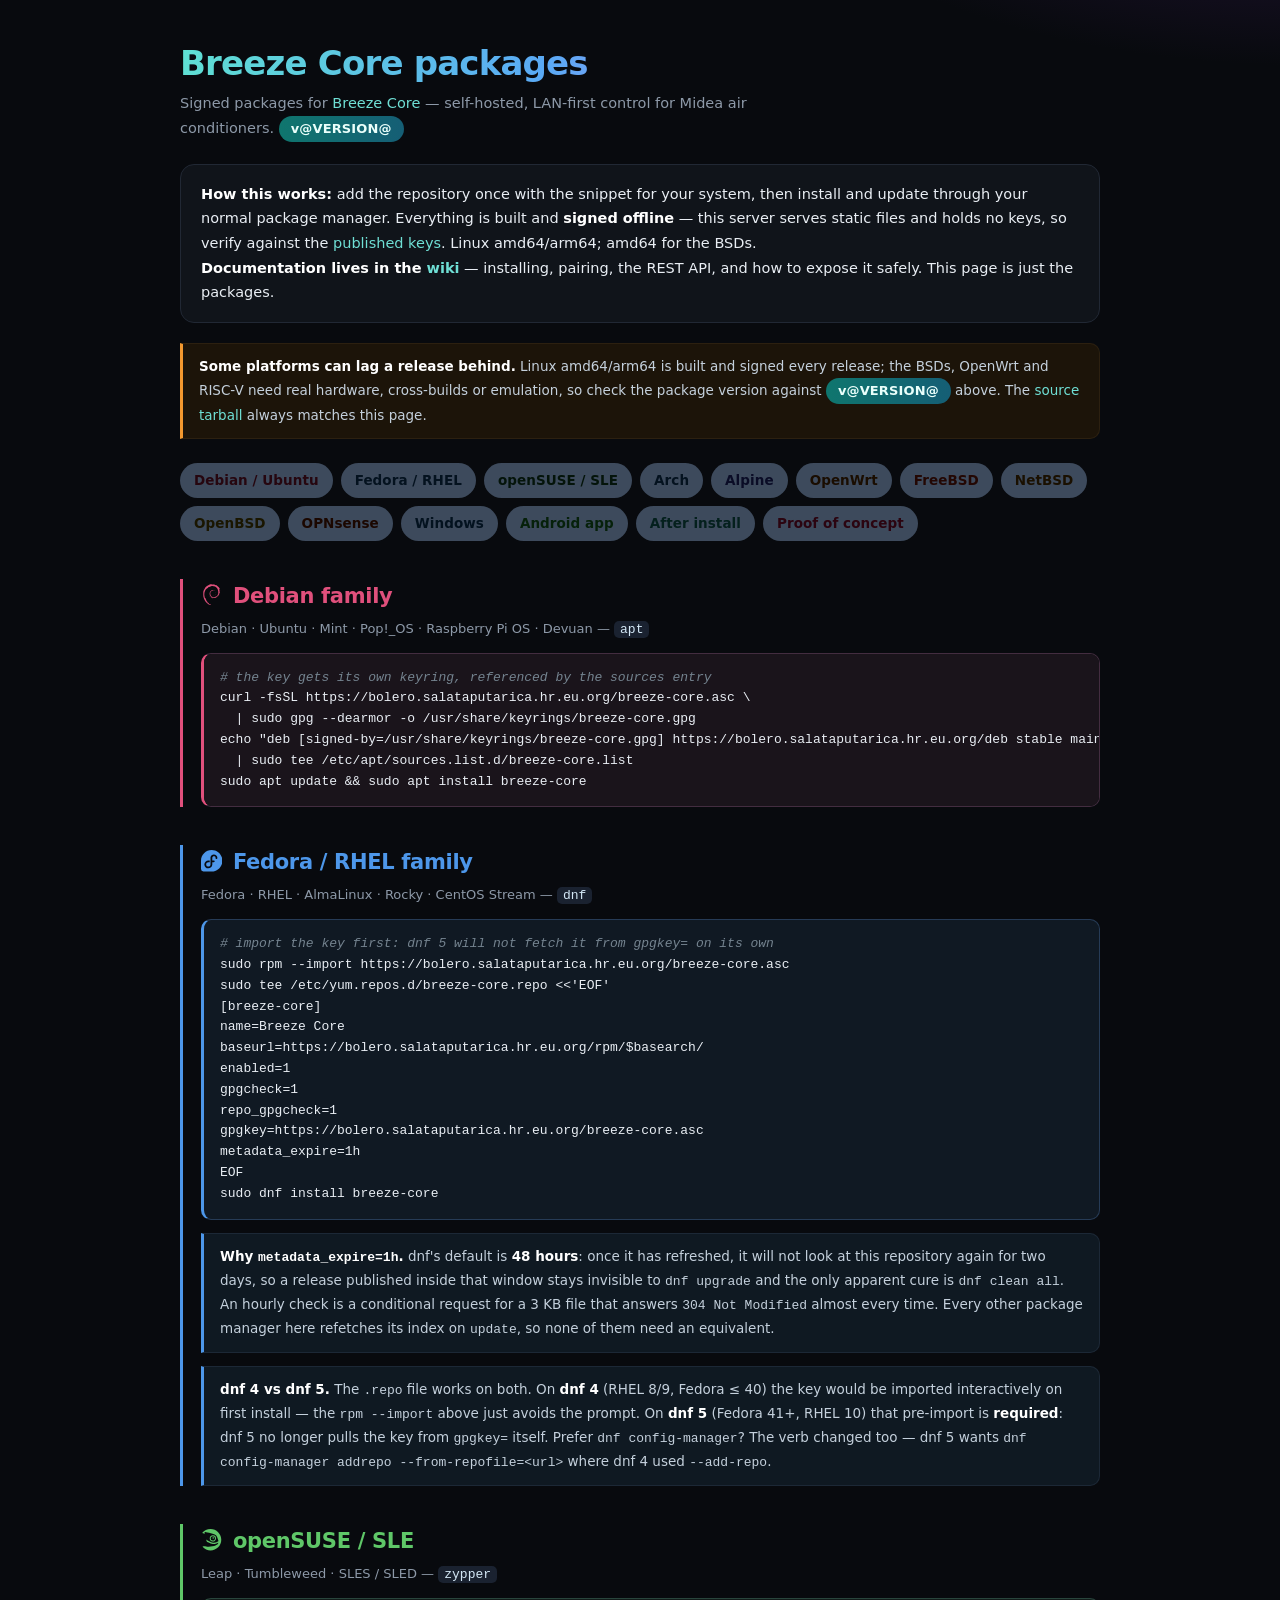
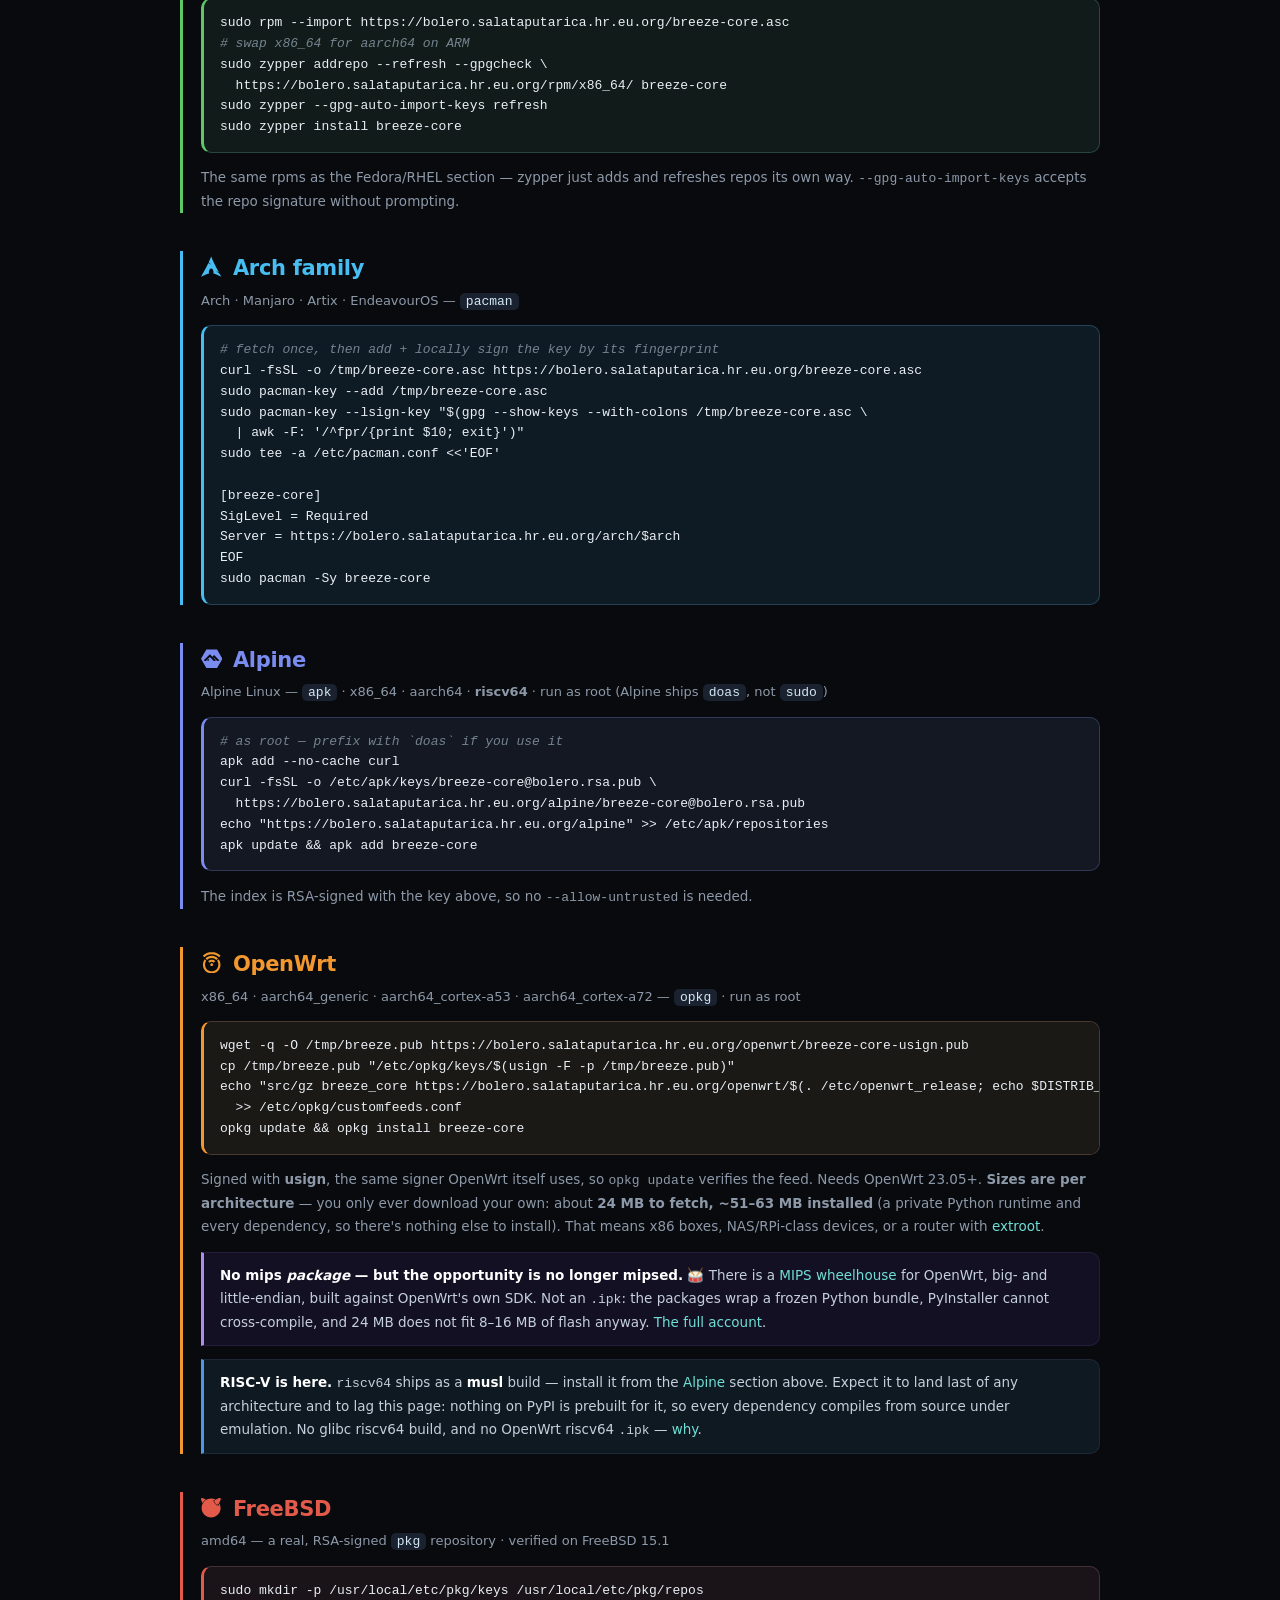
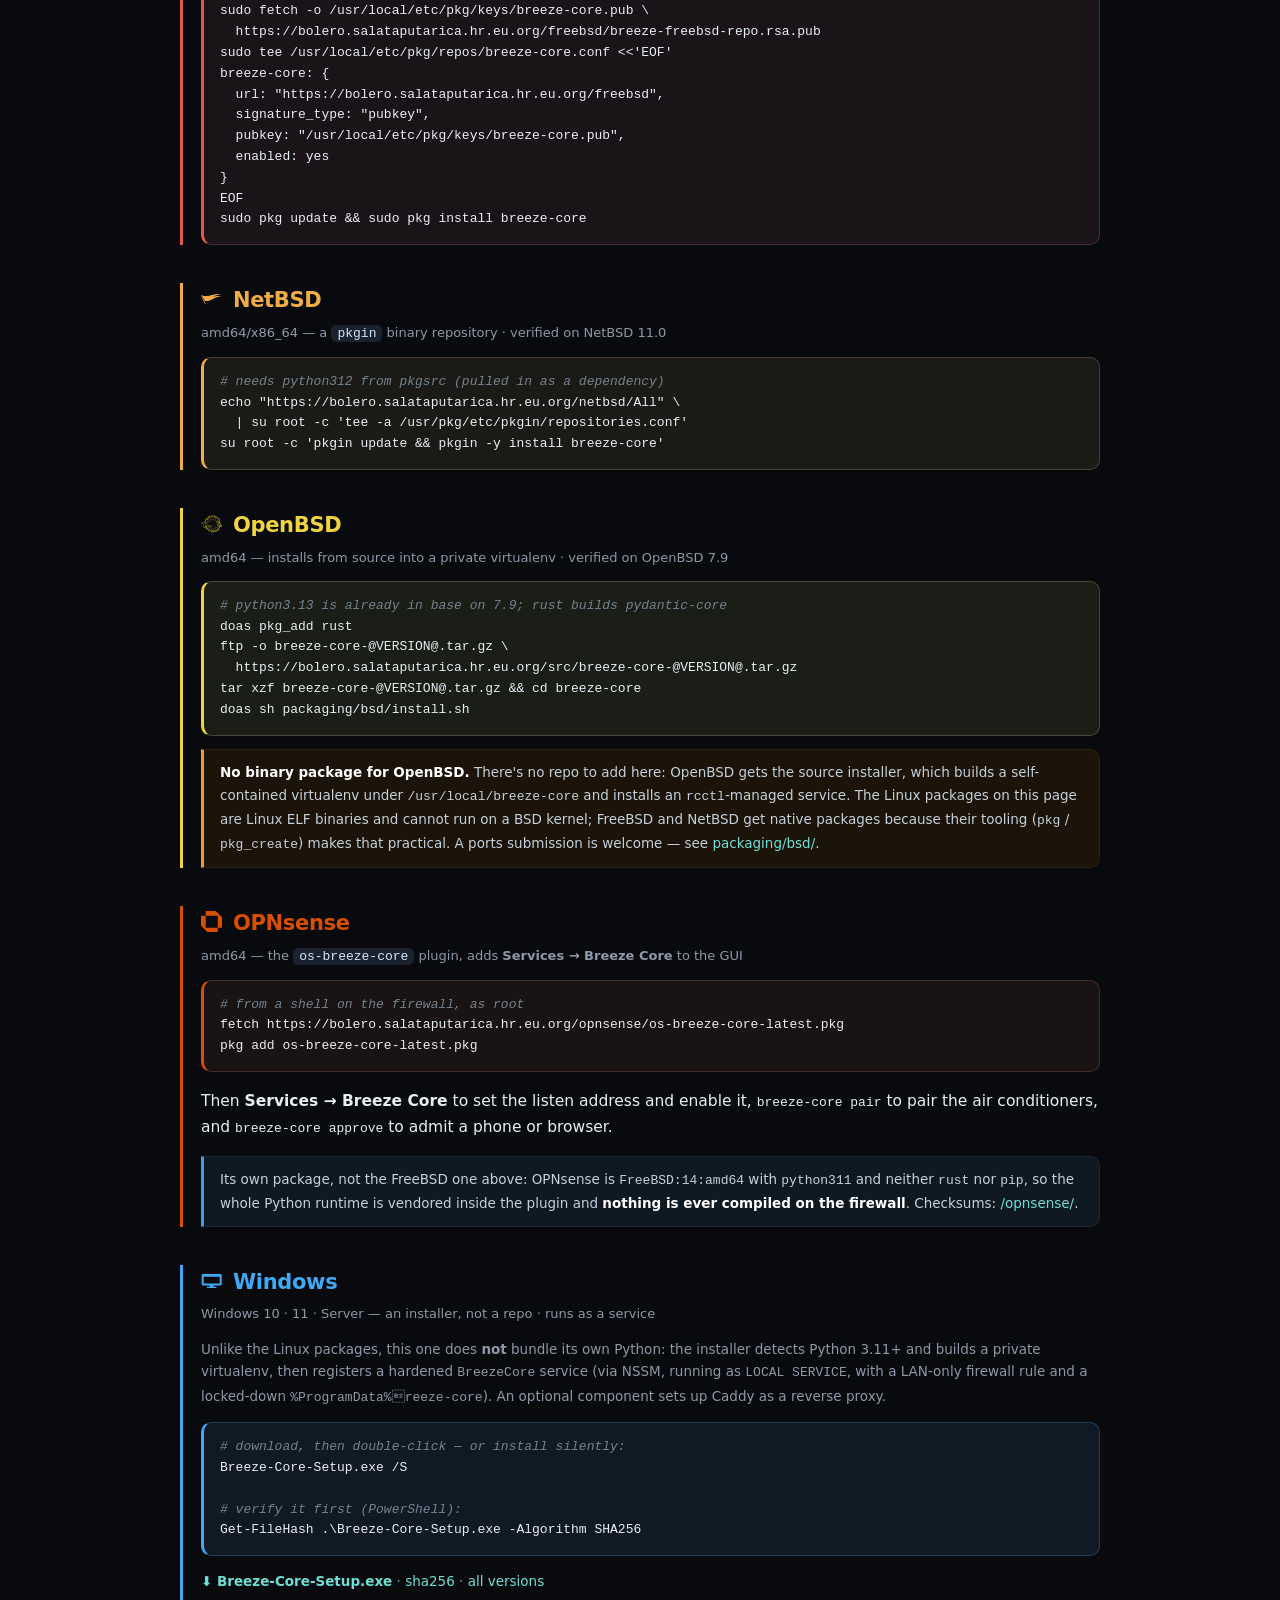
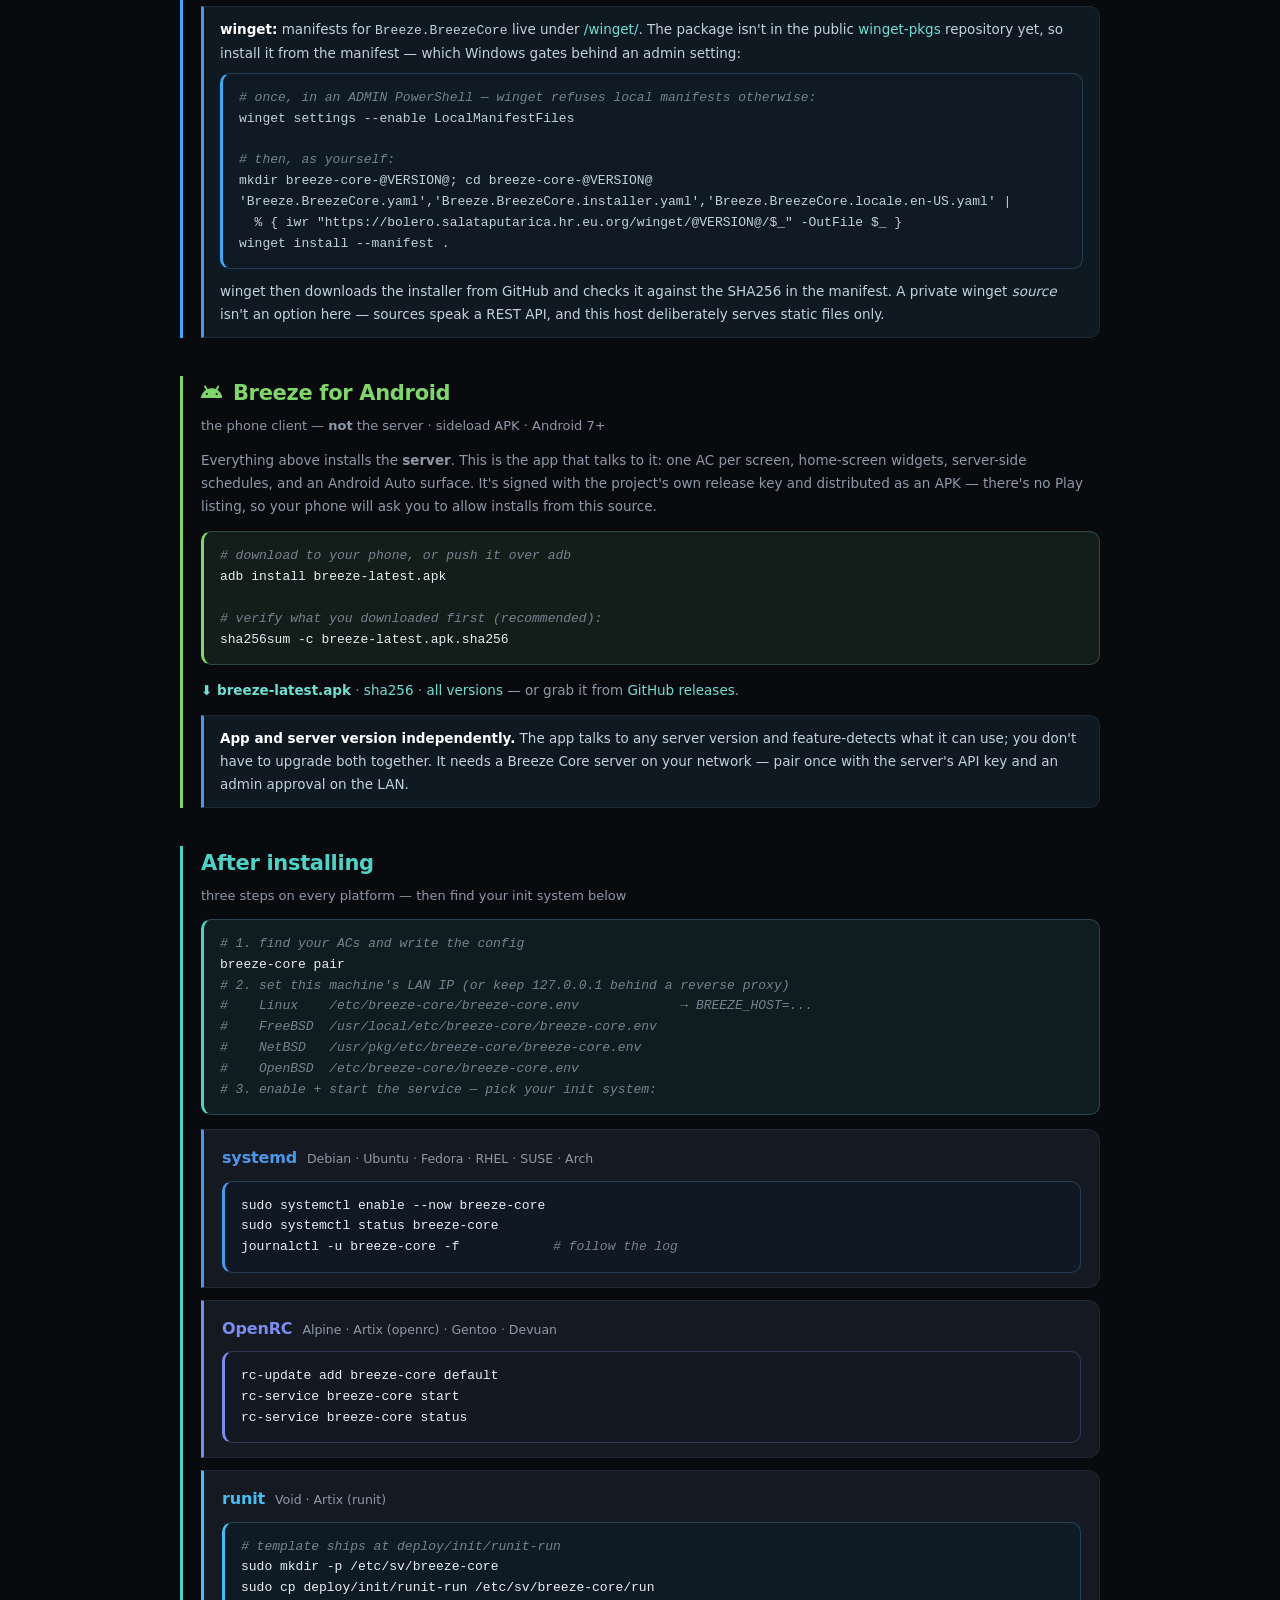
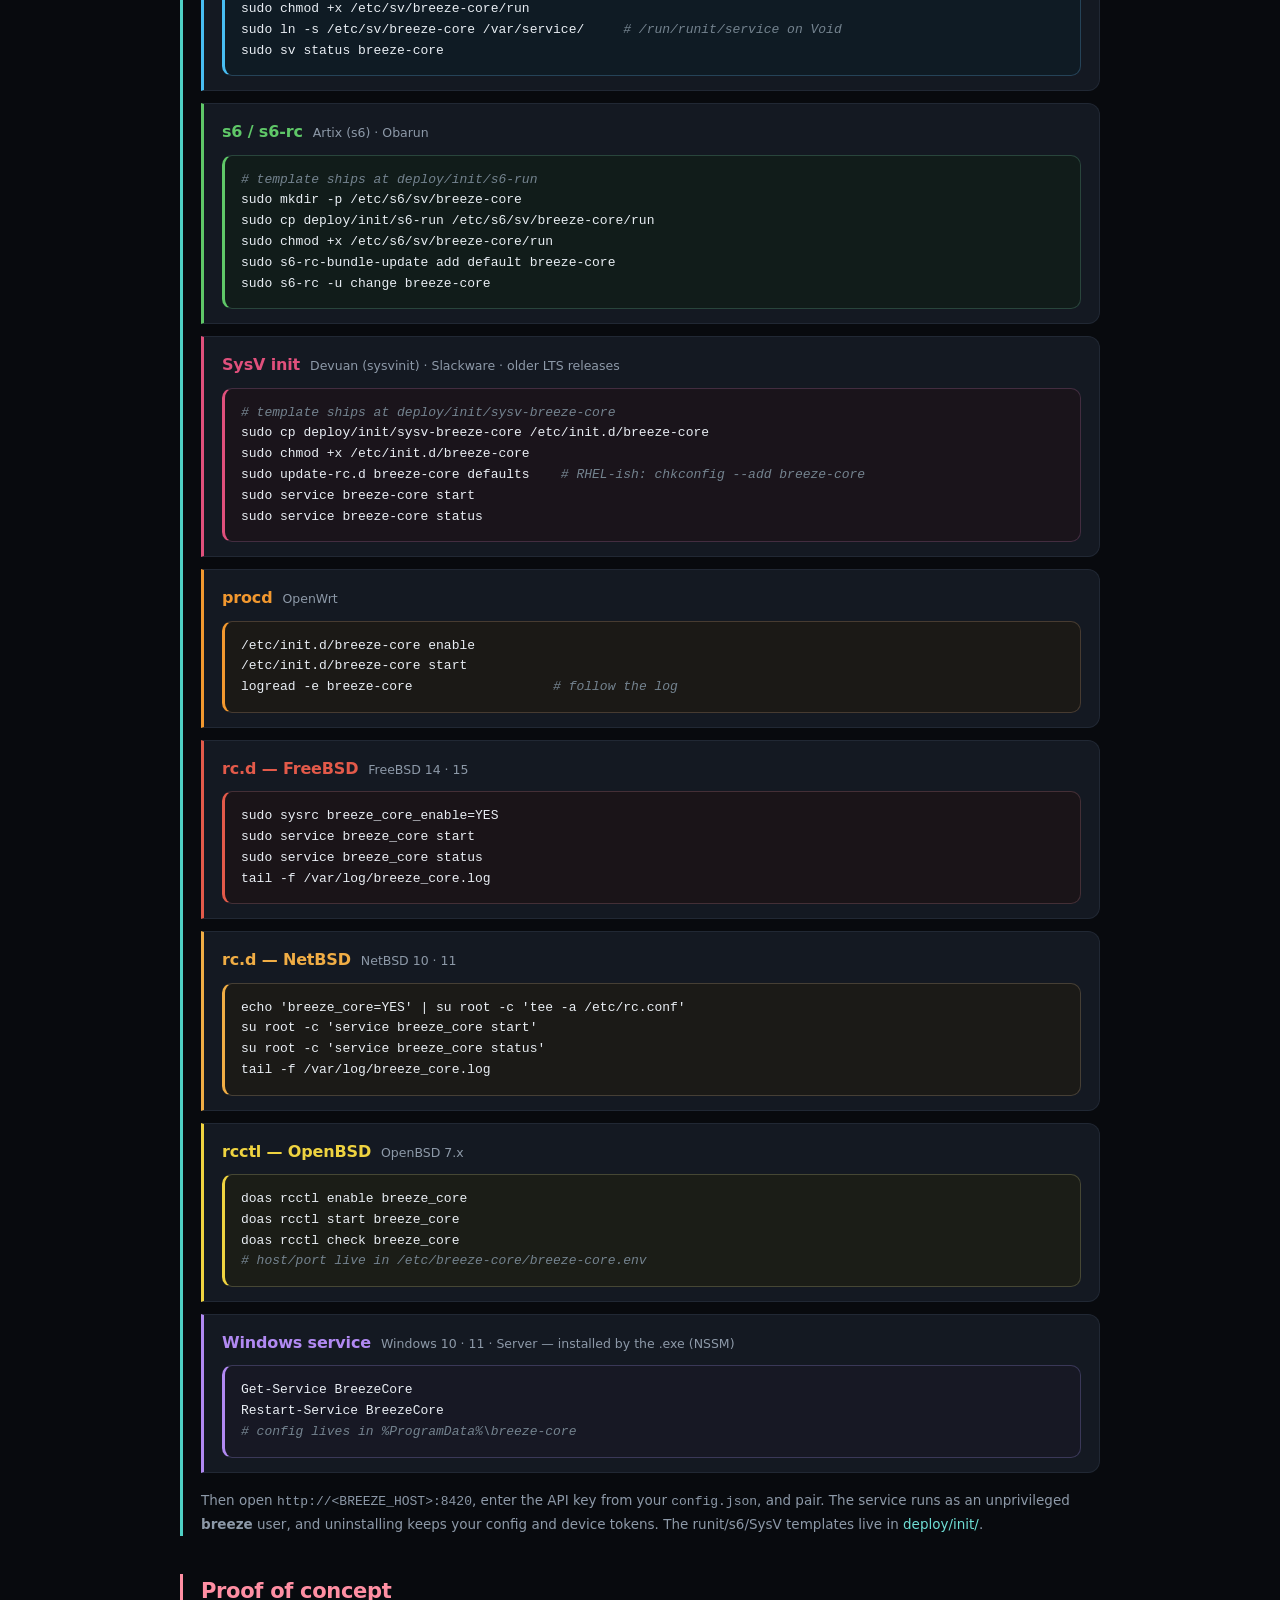
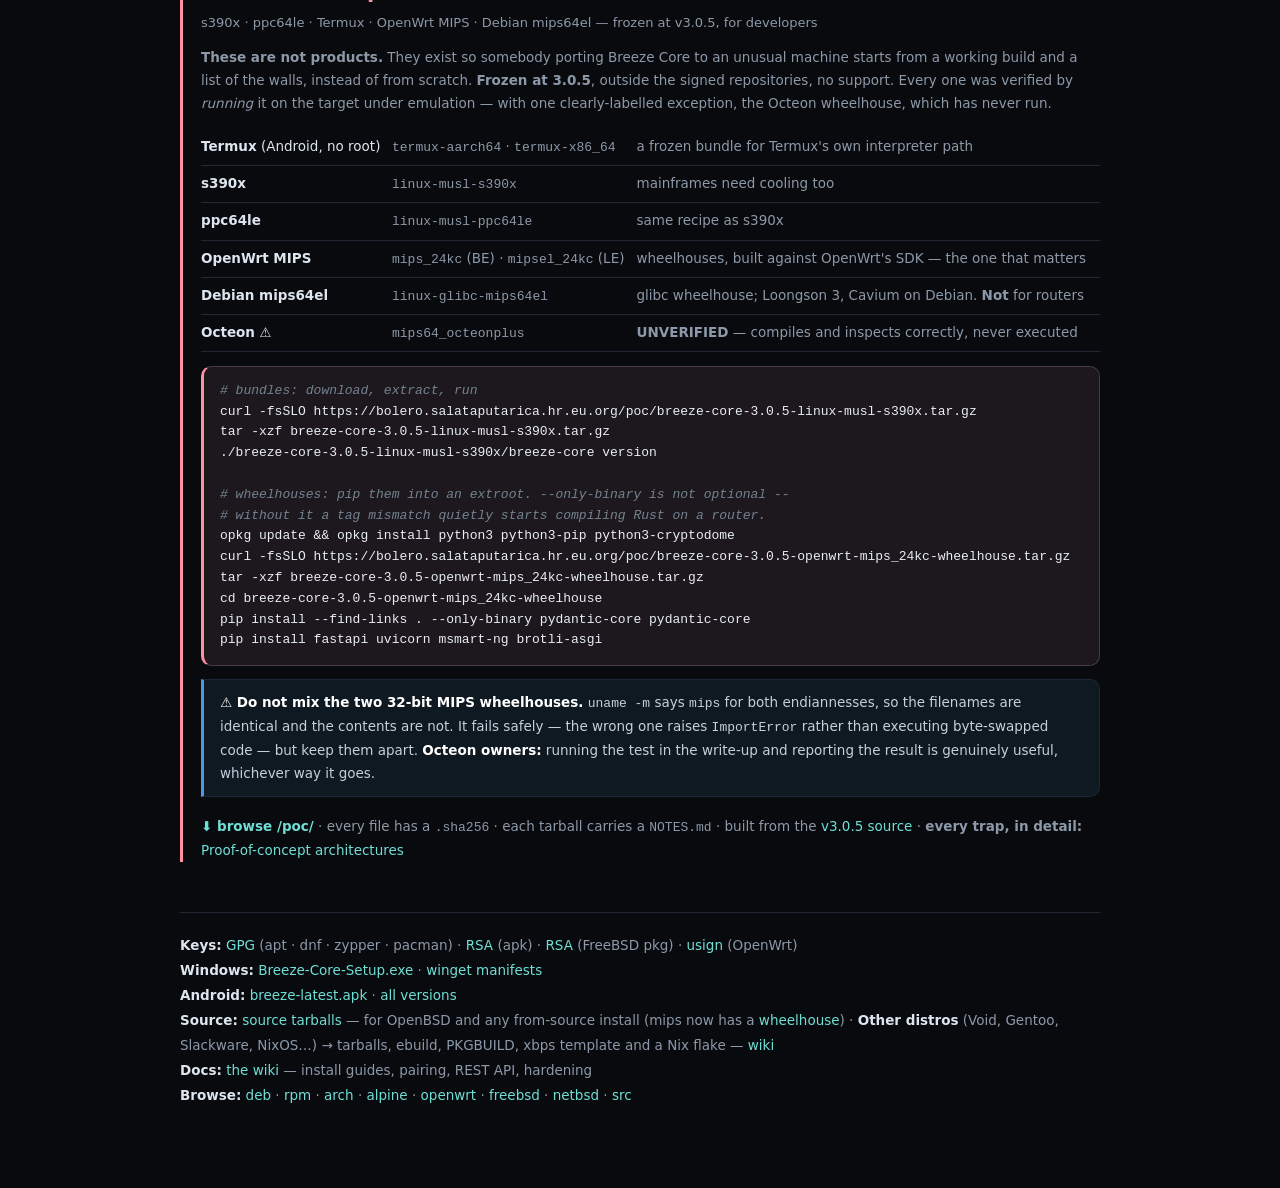
==== commit a5145b32: "dnf: stop hiding a new release behind a 48-hour cache; distro glyphs The reported symptom was needin" ====
--- a/packaging/repo/index.html
+++ b/packaging/repo/index.html
@@ -65,6 +65,10 @@
   section{margin-top:38px;border-left:3px solid var(--c,#3d4a5c);padding-left:18px}
   section>h2{font-family:var(--display);font-size:21px;font-weight:650;
              letter-spacing:-.015em;margin:0 0 2px;color:var(--c,#fff)}
+  /* Distro glyphs: Simple Icons (CC0 1.0, public domain), inlined so the page
+     stays self-contained and needs no external request. currentColor makes each
+     one take its section's accent for free. */
+  .dico{width:1.02em;height:1.02em;vertical-align:-.11em;margin-right:.5em;fill:currentColor}
   .who{display:block;font-size:13px;font-weight:400;color:var(--dim);margin:3px 0 12px}
   .who code{color:#d3e7f5;background:#1a2230;padding:1px 6px;border-radius:5px}
 
@@ -149,7 +153,7 @@
   </nav>
 
   <section id="debian" style="--c:var(--deb)">
-    <h2>Debian family</h2>
+    <h2><svg class="dico" viewBox="0 0 24 24" aria-hidden="true"><path d="M13.88 12.685c-.4 0 .08.2.601.28.14-.1.27-.22.39-.33a3.001 3.001 0 01-.99.05m2.14-.53c.23-.33.4-.69.47-1.06-.06.27-.2.5-.33.73-.75.47-.07-.27 0-.56-.8 1.01-.11.6-.14.89m.781-2.05c.05-.721-.14-.501-.2-.221.07.04.13.5.2.22M12.38.31c.2.04.45.07.42.12.23-.05.28-.1-.43-.12m.43.12l-.15.03.14-.01V.43m6.633 9.944c.02.64-.2.95-.38 1.5l-.35.181c-.28.54.03.35-.17.78-.44.39-1.34 1.22-1.62 1.301-.201 0 .14-.25.19-.34-.591.4-.481.6-1.371.85l-.03-.06c-2.221 1.04-5.303-1.02-5.253-3.842-.03.17-.07.13-.12.2a3.551 3.552 0 012.001-3.501 3.361 3.362 0 013.732.48 3.341 3.342 0 00-2.721-1.3c-1.18.01-2.281.76-2.651 1.57-.6.38-.67 1.47-.93 1.661-.361 2.601.66 3.722 2.38 5.042.27.19.08.21.12.35a4.702 4.702 0 01-1.53-1.16c.23.33.47.66.8.91-.55-.18-1.27-1.3-1.48-1.35.93 1.66 3.78 2.921 5.261 2.3a6.203 6.203 0 01-2.33-.28c-.33-.16-.77-.51-.7-.57a5.802 5.803 0 005.902-.84c.44-.35.93-.94 1.07-.95-.2.32.04.16-.12.44.44-.72-.2-.3.46-1.24l.24.33c-.09-.6.74-1.321.66-2.262.19-.3.2.3 0 .97.29-.74.08-.85.15-1.46.08.2.18.42.23.63-.18-.7.2-1.2.28-1.6-.09-.05-.28.3-.32-.53 0-.37.1-.2.14-.28-.08-.05-.26-.32-.38-.861.08-.13.22.33.34.34-.08-.42-.2-.75-.2-1.08-.34-.68-.12.1-.4-.3-.34-1.091.3-.25.34-.74.54.77.84 1.96.981 2.46-.1-.6-.28-1.2-.49-1.76.16.07-.26-1.241.21-.37A7.823 7.824 0 0017.702 1.6c.18.17.42.39.33.42-.75-.45-.62-.48-.73-.67-.61-.25-.65.02-1.06 0C15.082.73 14.862.8 13.8.4l.05.23c-.77-.25-.9.1-1.73 0-.05-.04.27-.14.53-.18-.741.1-.701-.14-1.431.03.17-.13.36-.21.55-.32-.6.04-1.44.35-1.18.07C9.6.68 7.847 1.3 6.867 2.22L6.838 2c-.45.54-1.96 1.611-2.08 2.311l-.131.03c-.23.4-.38.85-.57 1.261-.3.52-.45.2-.4.28-.6 1.22-.9 2.251-1.16 3.102.18.27 0 1.65.07 2.76-.3 5.463 3.84 10.776 8.363 12.006.67.23 1.65.23 2.49.25-.99-.28-1.12-.15-2.08-.49-.7-.32-.85-.7-1.34-1.13l.2.35c-.971-.34-.57-.42-1.361-.67l.21-.27c-.31-.03-.83-.53-.97-.81l-.34.01c-.41-.501-.63-.871-.61-1.161l-.111.2c-.13-.21-1.52-1.901-.8-1.511-.13-.12-.31-.2-.5-.55l.14-.17c-.35-.44-.64-1.02-.62-1.2.2.24.32.3.45.33-.88-2.172-.93-.12-1.601-2.202l.15-.02c-.1-.16-.18-.34-.26-.51l.06-.6c-.63-.74-.18-3.102-.09-4.402.07-.54.53-1.1.88-1.981l-.21-.04c.4-.71 2.341-2.872 3.241-2.761.43-.55-.09 0-.18-.14.96-.991 1.26-.7 1.901-.88.7-.401-.6.16-.27-.151 1.2-.3.85-.7 2.421-.85.16.1-.39.14-.52.26 1-.49 3.151-.37 4.562.27 1.63.77 3.461 3.011 3.531 5.132l.08.02c-.04.85.13 1.821-.17 2.711l.2-.42M9.54 13.236l-.05.28c.26.35.47.73.8 1.01-.24-.47-.42-.66-.75-1.3m.62-.02c-.14-.15-.22-.34-.31-.52.08.32.26.6.43.88l-.12-.36m10.945-2.382l-.07.15c-.1.76-.34 1.511-.69 2.212.4-.73.65-1.541.75-2.362M12.45.12c.27-.1.66-.05.95-.12-.37.03-.74.05-1.1.1l.15.02M3.006 5.142c.07.57-.43.8.11.42.3-.66-.11-.18-.1-.42m-.64 2.661c.12-.39.15-.62.2-.84-.35.44-.17.53-.2.83"/></svg>Debian family</h2>
     <span class="who">Debian · Ubuntu · Mint · Pop!_OS · Raspberry Pi OS · Devuan — <code>apt</code></span>
 <pre><span class="c"># the key gets its own keyring, referenced by the sources entry</span>
 curl -fsSL https://bolero.salataputarica.hr.eu.org/breeze-core.asc \
@@ -160,7 +164,7 @@
   </section>
 
   <section id="rhel" style="--c:var(--rpm)">
-    <h2>Fedora / RHEL family</h2>
+    <h2><svg class="dico" viewBox="0 0 24 24" aria-hidden="true"><path d="M12.001 0C5.376 0 .008 5.369.004 11.992H.002v9.287h.002A2.726 2.726 0 0 0 2.73 24h9.275c6.626-.004 11.993-5.372 11.993-11.997C23.998 5.375 18.628 0 12 0zm2.431 4.94c2.015 0 3.917 1.543 3.917 3.671 0 .197.001.395-.03.619a1.002 1.002 0 0 1-1.137.893 1.002 1.002 0 0 1-.842-1.175 2.61 2.61 0 0 0 .013-.337c0-1.207-.987-1.672-1.92-1.672-.934 0-1.775.784-1.777 1.672.016 1.027 0 2.046 0 3.07l1.732-.012c1.352-.028 1.368 2.009.016 1.998l-1.748.013c-.004.826.006.677.002 1.093 0 0 .015 1.01-.016 1.776-.209 2.25-2.124 4.046-4.424 4.046-2.438 0-4.448-1.993-4.448-4.437.073-2.515 2.078-4.492 4.603-4.469l1.409-.01v1.996l-1.409.013h-.007c-1.388.04-2.577.984-2.6 2.47a2.438 2.438 0 0 0 2.452 2.439c1.356 0 2.441-.987 2.441-2.437l-.001-7.557c0-.14.005-.252.02-.407.23-1.848 1.883-3.256 3.754-3.256z"/></svg>Fedora / RHEL family</h2>
     <span class="who">Fedora · RHEL · AlmaLinux · Rocky · CentOS Stream — <code>dnf</code></span>
 <pre><span class="c"># import the key first: dnf 5 will not fetch it from gpgkey= on its own</span>
 sudo rpm --import https://bolero.salataputarica.hr.eu.org/breeze-core.asc
@@ -172,8 +176,11 @@
 gpgcheck=1
 repo_gpgcheck=1
 gpgkey=https://bolero.salataputarica.hr.eu.org/breeze-core.asc
+metadata_expire=1h
 EOF
 sudo dnf install breeze-core</pre>
+    <div class="note"><b>Why <code>metadata_expire=1h</code>.</b> dnf's default is <b>48 hours</b>: once it has refreshed, it will not look at this repository again for two days, so a release published inside that window stays invisible to <code>dnf upgrade</code> and the only apparent cure is <code>dnf clean all</code>. An hourly check is a conditional request for a 3 KB file that answers <code>304 Not Modified</code> almost every time. Every other package manager here refetches its index on <code>update</code>, so none of them need an equivalent.</div>
+
     <div class="note"><b>dnf 4 vs dnf 5.</b> The <code>.repo</code> file works on both.
       On <b>dnf 4</b> (RHEL 8/9, Fedora ≤ 40) the key would be imported interactively on first install —
       the <code>rpm --import</code> above just avoids the prompt. On <b>dnf 5</b> (Fedora 41+, RHEL 10) that
@@ -183,7 +190,7 @@
   </section>
 
   <section id="suse" style="--c:var(--suse)">
-    <h2>openSUSE / SLE</h2>
+    <h2><svg class="dico" viewBox="0 0 24 24" aria-hidden="true"><path d="M10.724 0a12 12 0 0 0-9.448 4.623c1.464.391 2.5.727 2.81.832.005-.19.037-1.893.037-1.893s.004-.04.025-.06c.026-.026.065-.018.065-.018.385.056 8.602 1.274 12.066 3.292.427.25.638.517.902.786.958.99 2.223 5.108 2.359 5.957.005.033-.036.07-.054.083a5.177 5.177 0 0 1-.313.228c-.82.55-2.708 1.872-5.13 1.656-2.176-.193-5.018-1.44-8.445-3.699.336.79.668 1.58 1 2.371.497.258 5.287 2.7 7.651 2.651 1.904-.04 3.941-.968 4.756-1.458 0 0 .179-.108.257-.048.085.066.061.167.041.27-.05.234-.164.66-.242.863l-.065.165c-.093.25-.183.482-.356.625-.48.436-1.246.784-2.446 1.305-1.855.812-4.865 1.328-7.66 1.31-1.001-.022-1.968-.133-2.817-.232-1.743-.197-3.161-.357-4.026.269A12 12 0 0 0 10.724 24a12 12 0 0 0 12-12 12 12 0 0 0-12-12zM13.4 6.963a3.503 3.503 0 0 0-2.521.942 3.498 3.498 0 0 0-1.114 2.449 3.528 3.528 0 0 0 3.39 3.64 3.48 3.48 0 0 0 2.524-.946 3.504 3.504 0 0 0 1.114-2.446 3.527 3.527 0 0 0-3.393-3.64zm-.03 1.035a2.458 2.458 0 0 1 2.368 2.539 2.43 2.43 0 0 1-.774 1.706 2.456 2.456 0 0 1-1.762.659 2.461 2.461 0 0 1-2.364-2.542c.02-.655.3-1.26.777-1.707a2.419 2.419 0 0 1 1.756-.655zm.402 1.23c-.602 0-1.087.325-1.087.727 0 .4.485.725 1.087.725.6 0 1.088-.326 1.088-.725 0-.402-.487-.726-1.088-.726Z"/></svg>openSUSE / SLE</h2>
     <span class="who">Leap · Tumbleweed · SLES / SLED — <code>zypper</code></span>
 <pre>sudo rpm --import https://bolero.salataputarica.hr.eu.org/breeze-core.asc
 <span class="c"># swap x86_64 for aarch64 on ARM</span>
@@ -196,7 +203,7 @@
   </section>
 
   <section id="arch" style="--c:var(--arch)">
-    <h2>Arch family</h2>
+    <h2><svg class="dico" viewBox="0 0 24 24" aria-hidden="true"><path d="M11.39.605C10.376 3.092 9.764 4.72 8.635 7.132c.693.734 1.543 1.589 2.923 2.554-1.484-.61-2.496-1.224-3.252-1.86C6.86 10.842 4.596 15.138 0 23.395c3.612-2.085 6.412-3.37 9.021-3.862a6.61 6.61 0 01-.171-1.547l.003-.115c.058-2.315 1.261-4.095 2.687-3.973 1.426.12 2.534 2.096 2.478 4.409a6.52 6.52 0 01-.146 1.243c2.58.505 5.352 1.787 8.914 3.844-.702-1.293-1.33-2.459-1.929-3.57-.943-.73-1.926-1.682-3.933-2.713 1.38.359 2.367.772 3.137 1.234-6.09-11.334-6.582-12.84-8.67-17.74zM22.898 21.36v-.623h-.234v-.084h.562v.084h-.234v.623h.331v-.707h.142l.167.5.034.107a2.26 2.26 0 01.038-.114l.17-.493H24v.707h-.091v-.593l-.206.593h-.084l-.205-.602v.602h-.091"/></svg>Arch family</h2>
     <span class="who">Arch · Manjaro · Artix · EndeavourOS — <code>pacman</code></span>
 <pre><span class="c"># fetch once, then add + locally sign the key by its fingerprint</span>
 curl -fsSL -o /tmp/breeze-core.asc https://bolero.salataputarica.hr.eu.org/breeze-core.asc
@@ -213,7 +220,7 @@
   </section>
 
   <section id="alpine" style="--c:var(--alpine)">
-    <h2>Alpine</h2>
+    <h2><svg class="dico" viewBox="0 0 24 24" aria-hidden="true"><path d="M5.998 1.607L0 12l5.998 10.393h12.004L24 12 18.002 1.607H5.998zM9.965 7.12L12.66 9.9l1.598 1.595.002-.002 2.41 2.363c-.2.14-.386.252-.563.344a3.756 3.756 0 01-.496.217 2.702 2.702 0 01-.425.111c-.131.023-.25.034-.358.034-.13 0-.242-.014-.338-.034a1.317 1.317 0 01-.24-.072.95.95 0 01-.2-.113l-1.062-1.092-3.039-3.041-1.1 1.053-3.07 3.072a.974.974 0 01-.2.111 1.274 1.274 0 01-.237.073c-.096.02-.209.033-.338.033-.108 0-.227-.009-.358-.031a2.7 2.7 0 01-.425-.114 3.748 3.748 0 01-.496-.217 5.228 5.228 0 01-.563-.343l6.803-6.727zm4.72.785l4.579 4.598 1.382 1.353a5.24 5.24 0 01-.564.344 3.73 3.73 0 01-.494.217 2.697 2.697 0 01-.426.111c-.13.023-.251.034-.36.034-.129 0-.241-.014-.337-.034a1.285 1.285 0 01-.385-.146c-.033-.02-.05-.036-.053-.04l-1.232-1.218-2.111-2.111-.334.334L12.79 9.8l1.896-1.897zm-5.966 4.12v2.529a2.128 2.128 0 01-.356-.035 2.765 2.765 0 01-.422-.116 3.708 3.708 0 01-.488-.214 5.217 5.217 0 01-.555-.34l1.82-1.825Z"/></svg>Alpine</h2>
     <span class="who">Alpine Linux — <code>apk</code> · x86_64 · aarch64 · <b>riscv64</b> · run as root (Alpine ships <code>doas</code>, not <code>sudo</code>)</span>
 <pre><span class="c"># as root — prefix with `doas` if you use it</span>
 apk add --no-cache curl
@@ -225,7 +232,7 @@
   </section>
 
   <section id="openwrt" style="--c:var(--owrt)">
-    <h2>OpenWrt</h2>
+    <h2><svg class="dico" viewBox="0 0 24 24" aria-hidden="true"><path d="m12 0c-3.906 0-7.4465 1.5949-10.006 4.1543l1.6953 1.6953c2.1278-2.1278 5.069-3.4395 8.3105-3.4395 3.2416 0 6.1833 1.3122 8.3105 3.4395l1.6953-1.6953c-2.56-2.5594-6.0999-4.1543-10.006-4.1543zm0 4.3203c-2.7091 0-5.1685 1.1138-6.9473 2.8926l1.6953 1.6953c1.346-1.346 3.2079-2.1777 5.252-2.1777 2.0435 0 3.9053 0.83172 5.252 2.1777l1.6953-1.6953c-1.7782-1.7782-4.2381-2.8926-6.9473-2.8926zm-7.7285 3.7559c-1.3295 1.6792-2.1113 3.7906-2.1113 6.084 0 5.4189 4.4216 9.8398 9.8398 9.8398 5.4183 0 9.8398-4.4209 9.8398-9.8398 0-2.2934-0.79833-4.4048-2.1113-6.084l-1.7129 1.7129c0.8974 1.2298 1.4297 2.7427 1.4297 4.3711 0 4.1053-3.34 7.4473-7.4453 7.4473-4.1052 0-7.4473-3.342-7.4473-7.4473 0-1.6284 0.53174-3.1413 1.4297-4.3711l-1.7109-1.7129zm7.7285 0.56641c-1.5128 0-2.8928 0.61633-3.9062 1.6133l1.6953 1.6953c1.2219-1.2195 3.2006-1.2195 4.4219 0l1.6953-1.6953c-1.0354-1.0361-2.4416-1.6176-3.9062-1.6133zm0 3.8887c-0.8997 0-1.6289 0.72911-1.6289 1.6289 0 0.8992 0.72921 1.6289 1.6289 1.6289 0.8998 0 1.6289-0.72971 1.6289-1.6289-0.0019-0.8992-0.72971-1.6277-1.6289-1.6289z"/></svg>OpenWrt</h2>
     <span class="who">x86_64 · aarch64_generic · aarch64_cortex-a53 · aarch64_cortex-a72 — <code>opkg</code> · run as root</span>
 <pre>wget -q -O /tmp/breeze.pub https://bolero.salataputarica.hr.eu.org/openwrt/breeze-core-usign.pub
 cp /tmp/breeze.pub "/etc/opkg/keys/$(usign -F -p /tmp/breeze.pub)"
@@ -250,7 +257,7 @@
   </section>
 
   <section id="freebsd" style="--c:var(--fbsd)">
-    <h2>FreeBSD</h2>
+    <h2><svg class="dico" viewBox="0 0 24 24" aria-hidden="true"><path d="M23.682 2.406c-.001-.149-.097-.187-.24-.189h-.25v.659h.108v-.282h.102l.17.282h.122l-.184-.29c.102-.012.175-.065.172-.18zm-.382.096v-.193h.13c.06-.002.145.011.143.089.005.09-.08.107-.153.103h-.12zM21.851 1.49c1.172 1.171-2.077 6.319-2.626 6.869-.549.548-1.944.044-3.115-1.128-1.172-1.171-1.676-2.566-1.127-3.115.549-.55 5.697-3.798 6.868-2.626zM1.652 6.61C.626 4.818-.544 2.215.276 1.395c.81-.81 3.355.319 5.144 1.334A11.003 11.003 0 0 0 1.652 6.61zm18.95.418a10.584 10.584 0 0 1 1.368 5.218c0 5.874-4.762 10.636-10.637 10.636C5.459 22.882.697 18.12.697 12.246.697 6.371 5.459 1.61 11.333 1.61c1.771 0 3.441.433 4.909 1.199-.361.201-.69.398-.969.574-.428-.077-.778-.017-.998.202-.402.402-.269 1.245.263 2.2.273.539.701 1.124 1.25 1.674.103.104.208.202.315.297 1.519 1.446 3.205 2.111 3.829 1.486.267-.267.297-.728.132-1.287.167-.27.35-.584.538-.927zm2.814-5.088c-.322 0-.584.266-.584.595s.261.595.584.595c.323 0 .584-.266.584-.595s-.261-.595-.584-.595zm0 1.087c-.252 0-.457-.22-.457-.492s.204-.492.457-.492c.252 0 .457.22.457.492s-.204.492-.457.492z"/></svg>FreeBSD</h2>
     <span class="who">amd64 — a real, RSA-signed <code>pkg</code> repository · verified on FreeBSD&nbsp;15.1</span>
 <pre>sudo mkdir -p /usr/local/etc/pkg/keys /usr/local/etc/pkg/repos
 sudo fetch -o /usr/local/etc/pkg/keys/breeze-core.pub \
@@ -267,7 +274,7 @@
   </section>
 
   <section id="netbsd" style="--c:var(--nbsd)">
-    <h2>NetBSD</h2>
+    <h2><svg class="dico" viewBox="0 0 24 24" aria-hidden="true"><g transform="translate(-5.951,2.698) scale(1.3905)"><path d="M21.537 3.59c-2.848-1.367-5.425-.715-8.306.148-2.902.868-5.482 1.337-8.381.154l.79 1.41.87 1.557.79 1.41c2.309.652 4.22-.194 6.271-1.22 2.463-1.23 4.688-2.337 7.502-1.696-2.378-1.19-4.534-.895-7.02-.22 2.434-1.24 4.726-2.204 7.484-1.543"/><path d="M4.634 4.025s-.068-.159-.26-.053c-.16.089-.077.253-.077.253l3.004 6.351h.728L4.634 4.025"/></g></svg>NetBSD</h2>
     <span class="who">amd64/x86_64 — a <code>pkgin</code> binary repository · verified on NetBSD&nbsp;11.0</span>
 <pre><span class="c"># needs python312 from pkgsrc (pulled in as a dependency)</span>
 echo "https://bolero.salataputarica.hr.eu.org/netbsd/All" \
@@ -276,7 +283,7 @@
   </section>
 
   <section id="openbsd" style="--c:var(--obsd)">
-    <h2>OpenBSD</h2>
+    <h2><svg class="dico" viewBox="0 0 24 24" aria-hidden="true"><path d="M13.695 1.653c-.202.47-.146 1.02-.293 1.509-.034.112-.146.452-.308.429-.333-.048-.16-.688-.545-.7l.12.934c-.577.073-.498-.829-.733-1.195-.27-.423-.335.192-.317.38.011.122.036.242.05.363.026.21.032.393.005.603-.552-.007-.35-.733-.754-.844l.03.874c-.612-.005-.89-.557-1.159-1.025-.112-.196-.261-.574-.53-.453.126.544.423 1.064.454 1.63.007.145-.13.516-.333.448-.469-.158-.406-1.008-.796-1.231-.08-.045-.204-.006-.29-.002 0 .45.198.996.356 1.418.034.09.129.41-.069.403-.353-.01-.441-.695-.8-.615.044.185.153.335.215.513.037.109.106.219.126.332.044.247-.269.267-.432.22-.384-.114-.66-.428-.935-.703-.076-.076-.277-.344-.404-.222-.141.135.136.373.215.464.234.271.488.589.6.935.049.148.058.36-.09.462-.146.1-.384-.083-.502-.16-.362-.239-.721-.654-1.176-.664l-.107.271.29.392.752.845-.875-.362c.035.229.583.506.475.742-.064.14-.38.142-.505.124-.446-.064-.762-.396-1.177-.515-.366-.105-.298.18-.09.343.072.057.141.117.211.177.125.108.245.219.362.336.183.183.343.378.513.573l-.875-.03v.06l.845.392-.151.603c-.244 0-.442-.067-.664-.163-.151-.066-.31-.175-.482-.163-.206.014-.328.202-.19.377.206.263.62.412.883.617.1.078.247.212.133.345-.225.264-.832-.074-1.128.013v.06c.275.161.839.253 1 .549.128.231-.232.756-.487.736-.227-.019-.436-.275-.603-.41-.401-.322-.83-.7-1.298-.923-.801-.38-1.597.226-2.232.622.081.256.402-.017.603.029.271.061.477.313.651.513.84.968 1.543 2.064 1.857 3.319.083.33.224.725-.023 1.021-.066.08-.165.09-.238.155-.055.05-.052.118.023.141.138.043.34-.021.475-.054.443-.107.949-.346 1.15-.78.125-.271.169-.797.48-.905.068.29.394.673.363.965-.029.259-.302.56-.461.751-.057.068-.193.217-.112.315.082.097.25-.112.3-.16.229-.216.73-.558.865-.062.118.432-.261 1.13-.45 1.509-.054.105-.297.435-.202.553.11.135.338-.218.387-.282.19-.249.856-.987 1.21-.722.431.324.282.555.119.994-.046.123-.216.433-.1.55.111.114.258.01.315-.098.104-.197.383-.78.661-.631.175.093.441.251.543.425.158.272.02.815-.022 1.111-.024.17-.207.702-.055.825.14.113.254-.228.296-.312.149-.295.32-.597.54-.845.08-.089.192-.237.327-.212.7.131-.015.829.273 1.185.058.072.215.067.3.083l.362-.935c.184.07.455.095.591.248.114.128.137.344.17.506.092.454.142.896.084 1.357.057.042.148.138.225.088.097-.062.11-.315.143-.42.106-.332.269-.65.42-.965.099-.207.37-.427.565-.142.2.292.12.804.246 1.138.32-.158.355-.825.362-1.147l.415.061.25.513.45 1.297c.234-.09.16-.538.187-.754.035-.293.103-.882.318-1.1.086-.087.258-.095.37-.137.129.312.199.666.354.965.06.116.198.242.337.17.133-.068.128-.224.111-.35-.042-.313-.113-.62-.138-.936.598-.042.95.441 1.325.845.145.155.271.362.485.422l-.31-.905-.172-.845c.217-.09.676-.534.905-.47.34.097.6 1.046 1.023.823.18-.095.088-.257.003-.383-.126-.188-.506-.639-.465-.874.03-.175.324-.379.494-.377.391.006 1.071.304 1.297.618l.272-.03c-.04-.54-.85-.787-.966-1.328a.404.404 0 01.004-.172c.086-.347.294-.195.51-.102.067.029.213.103.269.02.06-.091-.048-.212-.087-.289-.082-.156-.156-.337-.122-.513.282.074.455.242.694.4.056.038.18.131.251.08.075-.056-.036-.167-.071-.208-.106-.123-.432-.42-.4-.6.022-.122.227-.252.31-.335.276-.276.59-.556.815-.875h.03c.532.621 2.203.186 1.99-.754-.132.019-.256.123-.392.077-.594-.205-.45-1.157-1.116-1.163-.049-.62-.298-1.24-.599-1.78-.138-.247-.424-.473-.525-.725-.055-.14-.046-.36-.052-.512.349-.054.177-.407.05-.603-.142-.218-.292-.477-.475-.66-.226-.227-.562-.374-.533-.758.027-.357.642-.311.747-.633-.183.008-.363.053-.543.083-.449.075-.527-.076-.317-.475.183-.349.474-.613.73-.905.083-.093.336-.306.205-.441-.107-.112-.286.058-.377.119-.333.22-.705.384-1.086.502-.113.035-.448.166-.486-.035-.051-.272.463-.322.395-.628-.205.049-.61.374-.807.223-.238-.18.111-.643.149-.856.038-.216-.136-.224-.258-.09-.043.048-.081.1-.12.15-.07.087-.126.17-.17.271-.494-.288.44-.623.265-.89-.063-.095-.179 0-.235.05-.117.102-.558.61-.654.237-.106-.412.108-.908.22-1.297.028-.102.159-.376.032-.449-.185-.106-.266.253-.31.359a2.333 2.333 0 01-.615.839c-.086.077-.232.225-.36.19-.187-.051-.188-.57-.182-.728.003-.075.045-.205-.028-.26-.096-.071-.147.072-.16.14-.048.222-.186.856-.515.44-.298-.376.163-1.157-.444-1.315l-.332 1.056c-.398-.087-.31-.656-.211-.966l-.181-.06a3.303 3.303 0 01-.112.362c-.16.451-.375.539-.541.03-.127-.388-.082-.807-.145-1.207-.025-.159-.04-.32-.198-.392zm.03.905c.153.364-.008.82.237 1.176.25.364.716.168 1.02.397.108.081.022.256-.007.358-.1.347-.278.604-.465.905.655-.335.875-1.29.965-1.96h.03c-.026.596-.007 1.182 0 1.779.003.27-.037.582.272.633V4.46c.323.093.808.502 1.159.381.179-.061.342-.277.467-.411.094-.102.175-.212.244-.332h.03l-.12.965-.302-.06.663.473.261.226-.2.294-.875.636c.637-.094.958-.564 1.418-.935-.15.63-.491 1.262-.332 1.93h.03l.362-1.448c.274.13.37.476.633.633.383.228.919-.204 1.267-.331-.227.322-.57.548-.633.965l-.272-.12c.236.606.519 1.19.62 1.84.093.594-.024 1.183.016 1.78.02.275.133.517.179.784-.563.191-.666.98-1.207 1.236.043-.188.11-.377.11-.573 0-.14-.066-.282-.03-.422.073-.277.314-.508.412-.784.152-.43.05-.835-.009-1.267l.301.03-.758-1.177-.376-.573.139-.392c-.762.586-1.867 1.188-1.87 2.293l.271-.091.09.664-.422.06v.06c.353.1.722.149 1.056.306.244.114.514.265.682.479.56.71.112 1.818-.31 2.473-.213.33-.594.634-.734.996.382-.092.577-.457.792-.754.091-.127.17-.303.325-.362.24-.09.32.354.371.512.065.2.218.546.18.755-.071.401-.415.662-.34 1.116.166-.202.217-.604.482-.702.17-.062.347.095.513.12.36.053.73-.082.996-.326.285-.263.48-.686.408-1.083-.043-.24-.177-.476-.16-.724.012-.2.148-.362.22-.543.173-.427.152-.912-.257-1.189a.86.86 0 00-.362-.138c.033-.222.264-.706.53-.418.188.202.29.558.396.81.389.918.392 2.006-.163 2.865-.394.61-1.02 1.11-1.548 1.6l-.21-.604h-.061c-.07.36.185.772.332 1.086-.33-.075-.645-.415-.996-.362.099.17.748.572.242.754.003.148-.11.25-.2.362-.201.248-.454.618-.766.724l-.573-1.508h-.03c.084.661.314 1.305.61 1.9.154.307.403.611.506.935-.187-.159-.306-.413-.466-.603a6.313 6.313 0 00-.952-.892c-.227-.177-.45-.376-.754-.345.345.31.868.475.835 1.056-.01.165-.193.237-.322.296-.339.155-.67.322-1.026.438-.098.032-.279.12-.382.087-.11-.037-.097-.277-.109-.369-.037-.285.121-1.028-.172-1.146-.128 1.01.132 1.929.21 2.926h-.03c-.17-.737-.439-1.558-.838-2.202-.11-.177-.343-.597-.579-.543l.62 1.086.013.46-.452.08-1.297.033c.047-.373.13-.746.2-1.116.014-.081.074-.326-.078-.326-.14 0-.169.408-.189.507-.108.542-.204 1.106-.205 1.66h-.03c0-.913-.41-1.73-.784-2.535-.104.155.041.377.086.543.099.371.113.737.065 1.116-.612-.118-1.275-.278-1.84-.543.149-.357.576-.889.573-1.267-.554.556-.804 1.335-1.086 2.052h-.03l.12-1.448-.21-1.237c-.132.133-.06.399-.04.573.033.275.015.688-.188.9-.112.117-.226.014-.346-.034-.335-.136-.582-.36-.875-.564-.104-.072-.293-.15-.28-.302.032-.433.656-.638.672-1.026-.72.31-1.062 1.088-1.629 1.57.186-.785.782-1.703.634-2.535-.152.084-.145.295-.185.453a4.324 4.324 0 01-.388.965c-.4-.231-.72-.623-.983-.996-.073-.102-.233-.26-.235-.392-.002-.128.145-.274.225-.362.244-.265.54-.465.872-.603-.237-.147-.706.2-.965.272.175-.37.65-.732.513-1.177-.393.307-.66.97-.935 1.388h-.03l-.574-1.267.754.271c.023-.27-.36-.373-.573-.422.126-.328.476-.578.392-.965h-.06c-.087.28-.269.759-.573.844l-.09-.482h-.03c-.119.253.029.447-.04.687-.037.125-.217.106-.28.222-.085.158-.092.37-.164.539-.172.407-.5.706-.904.874l-.037-.54.459-.515-.483.361c-.062-.161-.203-.465-.12-.633.073-.145.254-.24.362-.362l-.483.241c-.163-.422.135-.3.302-.603-.122.07-.325.2-.471.133-.187-.085-.384-.64-.464-.827l.512-.09v-.03c-.242.03-.626.12-.663-.211h.633v-.03l-.712-.08-.194-.252-.421-.543c.251-.075.683-.075.935 0-.368-.387-1.024.182-1.327-.453l.754-.15v-.03c-.234 0-.67.135-.874.028-.054-.028-.094-.075-.134-.12-.388-.438.48-.478.766-.44.55.076.975.452 1.358.833.194.193.473.538.754.595.278.055.51-.122.724-.263 0 .212-.022.422.15.573 0-.416.005-.857.07-1.267.023-.152.083-.352.263-.38.225-.034.531.309.693.44.002-.234-.175-.432-.319-.603-.396-.47-1.025-.914-1.58-1.177v-.03c.823.142 1.442.625 2.322.392v-.06l-1.026-.15c.043-.321.276-.734.203-1.057-.1-.44-.568-.644-.746-1.025.306.118.63.29.966.297.188.005.336-.098.512-.14.485-.113.766.123 1.086.446.088-.305-.15-.559-.334-.784-.186-.229-.35-.46-.57-.659-.267-.24-.662-.52-.815-.85.25.049.49.256.694.402.359.255.715.503 1.116.691.211.1.578.265.754.054l-.965-.362c.07-.101.17-.188.221-.302.138-.307-.104-.568-.191-.844.185.068.345.227.543.26.464.078.734-.47 1.086-.653L9.11 6.45c.201-.168.112-.494.078-.724-.099-.664-.493-1.251-.59-1.9h.03c.381.816.835 1.696 1.598 2.201l-.277-.363-.477-.723c.095-.037.188-.077.269-.142.528-.423.078-1.012.002-1.517h.03c.065.155.14.314.235.453.441.638 1.023.536 1.696.482l-.18 1.328h.03c.089-.283.258-.516.318-.815.11-.544-.006-1.084-.017-1.629h.03c.048.322.179.63.282.936.162.482.293 1.01.653 1.387l-.331-1.357c.958-.001 1.219-.647 1.236-1.509zm-.271 2.082l-.483 2.172c.372-.227.45-1.053.483-1.448h.03c.065.348.096.696.238 1.025.056.13.117.305.275.302l-.386-1.357zm-2.956.392c.006.771.387 1.473.24 2.262.146-.088.15-.295.152-.452.004-.365-.06-.723-.06-1.086h.03c.105.364.39 1.09.814 1.146-.05-.196-.211-.344-.319-.513-.238-.374-.472-1.13-.857-1.357zm6.184.332c-.336.526-.736 1.245-1.237 1.629v.03c.38-.068.791-.549.905-.905h.03c-.005.536-.251 1.105-.03 1.629h.03c.16-.543.077-1.184.215-1.75.043-.177.203-.473.087-.633zM14.69 6.57c-.178.402-.265.775-.634 1.056v.06c.265.07.45-.262.513-.482h.03c.026.203.05.624.272.694l-.149-.694zm-6.456.03c.065.743 1.063 1.244.935 2.052.16-.094.119-.269.065-.423-.112-.317-.298-.596-.427-.905.289.264.716.562 1.117.393l-.633-.263zm4.163.242c-.091.3-.347.886-.241 1.176h.06l.211-.724h.03c.075.273.153.687.483.724l-.483-1.176zm-2.021.754l.15 1.267h.061l-.03-.905c.197.137.463.474.724.362-.1-.11-.247-.129-.362-.222-.187-.151-.286-.482-.543-.502zm6.636.18c-.318.32-.584.539-1.025.664v.061c.261.075.514-.07.724-.211-.035.177-.26.64-.09.754l.289-.875zm1.539.624c.138.01.242.186.323.282.239.279.508.575.612.935-.697-.144-1.452-.045-2.142.12.154-.405.446-.834.785-1.1.115-.092.258-.25.422-.237zm-6.697.07l-.181.936c.151-.115.187-.481.211-.664l.272.302a1.058 1.058 0 00-.302-.573zm2.956.091l-.573.573.543-.392.09.543c.106-.154.05-.578-.06-.724zm-6.334.078a.252.252 0 00-.06.013v.03c.253.256.463.61.621.935.088.179.063.376.253.483-.015-.353-.166-.62-.302-.935.214.124.5.31.754.24v-.06c-.342-.152-.607-.281-.905-.518-.11-.088-.224-.2-.361-.188zm-2.082.284c.029.255.237.35.422.49a3.5 3.5 0 01.687.657c.127.166.205.452.37.573-.036-.444-.298-.966-.725-1.147v-.03c.434.084.867.246 1.297.06v-.06l-.513-.02zm14.027.09c.296.115.613.522.724.815l-.664-.09zm-7.3.03l-.271.514.301-.332.181.302zm5.95.712a.536.536 0 01.172.031c.365.143.267.9.19 1.188-.061.234-.17.495-.4.604-.167-.3-.415-.496-.724-.64-.154-.073-.41-.101-.517-.243-.103-.137-.208-.646-.068-.78.152-.147.57-.117.766-.117.163 0 .392-.051.581-.043zm-3.054.013l-.513.392.453-.241-.06.362c.128-.09.175-.371.12-.513zm4.404.18c.136.011.37-.002.47.1.331.34.145 1.25-.259 1.44l-.12-.695c.032.002.062 0 .09-.003v.003h.09l-.04-.013c.356-.085.295-.577-.051-.59l-.09-.03.049.032-.018.001v-.003h-.06l.01.011c-.023.005-.046.01-.071.02zm-1.538.122c-.062.063-.152.11-.198.187-.318.545.886.559.546-.03-.039-.068-.108-.111-.167-.157l-.121.06h-.06zm-6.335.12c0 .154-.03.31.12.392v-.301l.363.12zm-1.676.086c-.046.002-.092.005-.134.005.053.194.137.36.302.482l-.181-.392.362.03c-.07-.127-.211-.131-.349-.125zm3.685.011c-.09.01-.168.168-.169.325l.15-.271.182.12c-.05-.132-.109-.18-.163-.174zm-4.845.084l-.513.09.423.513-.241-.422.361-.06zm-2.655.42c-.307.013-.66.365-.904.515v.06l.875.302c-.018-.229-.315-.297-.513-.331l.603-.544a.386.386 0 00-.06-.002zm1.6.063l-1.237.332v.06l.663.238.393.275c-.043-.32-.383-.375-.604-.543.28-.053.66-.058.785-.362zm3.107.332c-.129.02-.23.12-.091.21zm.995.18l-.03.212c.094-.056.11-.105.09-.211zm1.357 0c-.117.035-.214.118-.09.212zm1.117.302l-.302.09v.121zm1.146.03v.362c.113-.11.113-.25 0-.362zm4.272.179c.425.004.846.395.75.847-.062.29-.242.605-.528.718-.149.06-.486.04-.498-.175-.01-.2.388-.478.468-.694-.558.427-.9.79-1.659.694v-.03c.447-.331.634-.895 1.059-1.224a.645.645 0 01.408-.136zm-9.943.032c-.146.076-.235.236-.272.393l.362.09-.2-.193zm-4.585.061l-1.147.603c.04.225.262.104.423.093.23-.015.657.06.784.27l.211-.03c-.054-.342-.546-.342-.814-.363.197-.2.48-.259.543-.573zm5.822.241l-.332.423.422.15-.302-.18c.063-.132.31-.247.212-.393zm-2.625.09l-.362.333c.142.047.468.233.573.09l-.392-.15zm7.813 0l.422.333v.06l-.392.211a.938.938 0 00.543-.211.883.883 0 00-.573-.392zm-9.683.121c-.183.41-.464.743-.784 1.056-.184.179-.471.346-.543.603L7.45 13.8l.694-.14c-.414-.296-1.14.033-1.539.21.275-.55.813-.769.935-1.418l-.03-.03zm5.701.03c-.13.043-.146.149-.18.272l.18.03zm1.237.212l.03.332a.503.503 0 00.272-.332l-.212.15zm-4.193.422c-.13.038-.2.131-.06.211zm5.34.181l-.031.422-.271-.18c.028.182.156.27.332.3l.03-.542zm-6.758.03c-.22.069-.596.692-.694.905.2-.008.895.018.996-.12l-.664-.091zm3.7.059c-.166.01-.327.105-.502.105-.507 0-1.34-.252-1.775.092-.396.314-.42.734-.669 1.132-.121.194-.336.325-.512.465-.065.052-.184.127-.159.227.03.122.238.187.34.233.228.105.477.187.724.238.131.027.328.022.44.103.204.148.135.653.163.876.227-.13.524-.52.633-.755-.241.073-.347.31-.513.483l-.09-.633c.705-.062 1.015-.833 1.43-1.296.253-.282.57-.405.893-.575-.19-.227-.455.013-.634.15-.479.37-.755.816-1.176 1.238l.241-.633h-.03c-.131.314-.288.65-.603.814l.12-.422h-.03c-.127.303-.27.452-.603.452l.301-.694h-.03l-.392.664-.12-.03.301-.573h-.03c-.152.244-.313.59-.633.512l.27-.512c-.15.118-.216.4-.394.471-.081.032-.235-.027-.202-.135.042-.14.272-.278.363-.397.31-.405.56-1.067 1.018-1.316.376-.205.947.054 1.358.05.235-.004.503-.084.573-.333a.427.427 0 00-.072-.001zm-7.591.092l-.03.181.12-.181zm14.875.029c.228.004.48.037.61.214.133.18.101.427.17.632.052-.216.046-1.024.477-.57.349.367.256 1.162-.087 1.502-.216.213-.735.343-.992.144-.393-.303-.494-.926-.608-1.378-.027-.109-.154-.36-.084-.461.058-.086.209-.08.3-.082.065 0 .138-.002.214-.001zm2.65.182c.569.103.615.907 1.117 1.147v.06c-.285.143-.38-.002-.573-.211l.211.392c-.233-.036-.283-.262-.422-.423l.21.453c-.346 0-.493-.057-.633-.392h-.03l.06.271-.214-.152.114-.39zm-4.735.03c-.123.036-.188.105-.09.212zm-4.163.242l.332.362.15-.362-.15.241zm3.047 0l-.03.452-.302-.18c-.017.198.288.424.453.512l-.06-.784zm-8.175.512c-.094.452-.417.859-.707 1.207-.138.166-.35.333-.41.543.5-.144 1.063-.652 1.6-.603-.138-.268-.783.103-1.026.15.196-.29.463-.542.59-.874.052-.14.086-.327-.047-.423zm6.998.272c-.23.036-.218.264-.271.452-.128-.127-.258-.303-.452-.271l.573.694zm-2.805.03l-.302.272-.03-.151h-.09l.03.392c.176-.03.358-.347.392-.513zm.815.483l-.151.392h-.03l-.242-.332.211.694h.03c.08-.202.365-.572.182-.754zm3.348.18l-.09.031.18.995c-.192-.168-.785-.942-1.025-.663.555.177.786.825 1.267 1.116l-.15-.573zm1.508.242c-.153.374.22.775.362 1.116-.392-.202-.74-.539-1.207-.543v.12c.672.06 1.03.747 1.569 1.057-.005-.563-.488-1.21-.664-1.75zm-6.123.453l-.212.03c.072.169.197.306.256.482.065.196.023.466.227.573.095-.212.327-.557.271-.784-.17.085-.252.268-.27.453h-.031zm-2.806.03c0 .592-.08 1.148-.241 1.72.21.007.32-.211.433-.363.225-.299.45-.628.804-.784v-.03c-.359-.047-.807.49-.935.784h-.03c.106-.41.2-.924.03-1.327zm5.31.03c-.244.093-.182.42-.182.633l-.693-.482c.038.123.136.16.228.245.18.167.337.557.586.6zm1.538.573c-.213.377.097 1.154.15 1.569h-.03c-.168-.355-.492-.649-.754-.935-.037-.04-.228-.301-.296-.192-.071.114.278.385.343.463.241.286.459.609.642.935.105.189.197.44.397.543-.15-.778-.39-1.586-.392-2.383zm-10.045.302c.223.066.35.219.362.452l-.694.483zm5.007.24l-.03.031c.147.405.293.742.364 1.177.034.202.013.465.179.603.17-.322.23-.695.385-1.026.09-.19.234-.356.188-.573-.29.143-.461.787-.543 1.086-.15-.399-.104-1.092-.543-1.297zm2.051.303c.341.677.594 1.314.785 2.05.212-.118.183-.329.18-.542-.005-.497.186-.99.152-1.478-.143.048-.168.194-.193.332-.06.329-.06.669-.14.995-.163-.38-.293-1.279-.784-1.357zm6.365.24l.453.665-.664-.302zM8.657 19.18c.647.057.205.652-.06.935zm8.296.724l.272.845c-.224-.157-.488-.414-.604-.664zm-5.502.455l.344.058-.272.965h-.03l-.06-.754zm2.85.174c.062 0 .121.013.169.053.163.138-.067.805-.141.977l-.332-.965c.086-.022.2-.063.304-.065Z"/></svg>OpenBSD</h2>
     <span class="who">amd64 — installs from source into a private virtualenv · verified on OpenBSD&nbsp;7.9</span>
 <pre><span class="c"># python3.13 is already in base on 7.9; rust builds pydantic-core</span>
 doas pkg_add rust
@@ -294,7 +301,7 @@
   </section>
 
   <section id="opnsense" style="--c:var(--opn)">
-    <h2>OPNsense</h2>
+    <h2><svg class="dico" viewBox="0 0 24 24" aria-hidden="true"><path d="M5.25 0v5.25h13.5v13.5H24V7.5L16.5 0Zm13.5 18.75H5.25V5.25H0V16.5L7.5 24h11.25Z"/></svg>OPNsense</h2>
     <span class="who">amd64 — the <code>os-breeze-core</code> plugin, adds <b>Services → Breeze Core</b> to the GUI</span>
 <pre><span class="c"># from a shell on the firewall, as root</span>
 fetch https://bolero.salataputarica.hr.eu.org/opnsense/os-breeze-core-latest.pkg
@@ -310,7 +317,7 @@
   </section>
 
   <section id="windows" style="--c:var(--win)">
-    <h2>Windows</h2>
+    <h2><svg class="dico" viewBox="0 0 24 24" aria-hidden="true"><path d="M2.25 4.5h19.5c.83 0 1.5.67 1.5 1.5v9.75c0 .83-.67 1.5-1.5 1.5h-7.5v1.5h3v1.5H6.75v-1.5h3v-1.5h-7.5c-.83 0-1.5-.67-1.5-1.5V6c0-.83.67-1.5 1.5-1.5Zm.75 3v7.5h18v-7.5H3Z"/></svg>Windows</h2>
     <span class="who">Windows 10 · 11 · Server — an installer, not a repo · runs as a service</span>
     <p class="dim" style="margin-top:0">Unlike the Linux packages, this one does <b>not</b> bundle its own
       Python: the installer detects Python 3.11+ and builds a private virtualenv, then registers a hardened
@@ -344,7 +351,7 @@
   </section>
 
   <section id="android" style="--c:var(--droid)">
-    <h2>Breeze for Android</h2>
+    <h2><svg class="dico" viewBox="0 0 24 24" aria-hidden="true"><path d="M18.4395 5.5586c-.675 1.1664-1.352 2.3318-2.0274 3.498-.0366-.0155-.0742-.0286-.1113-.043-1.8249-.6957-3.484-.8-4.42-.787-1.8551.0185-3.3544.4643-4.2597.8203-.084-.1494-1.7526-3.021-2.0215-3.4864a1.1451 1.1451 0 0 0-.1406-.1914c-.3312-.364-.9054-.4859-1.379-.203-.475.282-.7136.9361-.3886 1.5019 1.9466 3.3696-.0966-.2158 1.9473 3.3593.0172.031-.4946.2642-1.3926 1.0177C2.8987 12.176.452 14.772 0 18.9902h24c-.119-1.1108-.3686-2.099-.7461-3.0683-.7438-1.9118-1.8435-3.2928-2.7402-4.1836a12.1048 12.1048 0 0 0-2.1309-1.6875c.6594-1.122 1.312-2.2559 1.9649-3.3848.2077-.3615.1886-.7956-.0079-1.1191a1.1001 1.1001 0 0 0-.8515-.5332c-.5225-.0536-.9392.3128-1.0488.5449zm-.0391 8.461c.3944.5926.324 1.3306-.1563 1.6503-.4799.3197-1.188.0985-1.582-.4941-.3944-.5927-.324-1.3307.1563-1.6504.4727-.315 1.1812-.1086 1.582.4941zM7.207 13.5273c.4803.3197.5506 1.0577.1563 1.6504-.394.5926-1.1038.8138-1.584.4941-.48-.3197-.5503-1.0577-.1563-1.6504.4008-.6021 1.1087-.8106 1.584-.4941z"/></svg>Breeze for Android</h2>
     <span class="who">the phone client — <b>not</b> the server · sideload APK · Android 7+</span>
     <p class="dim" style="margin-top:0">Everything above installs the <b>server</b>. This is the app that
       talks to it: one AC per screen, home-screen widgets, server-side schedules, and an Android Auto
@@ -506,7 +513,7 @@
 
     <p class="dim" style="margin-top:18px"><a href="/poc/"><b>⬇ browse /poc/</b></a> ·
       every file has a <code>.sha256</code> · each tarball carries a <code>NOTES.md</code> ·
-      built from the <a href="/src/">v3.0.5 source</a> ·
+      built from the <a href="https://github.com/monikapurpl3/breeze-core/releases/tag/v3.0.5">v3.0.5 source</a> ·
       <b>every trap, in detail:</b>
       <a href="https://github.com/monikapurpl3/breeze-core/wiki/Proof-of-concept-architectures">Proof-of-concept architectures</a></p>
   </section>
